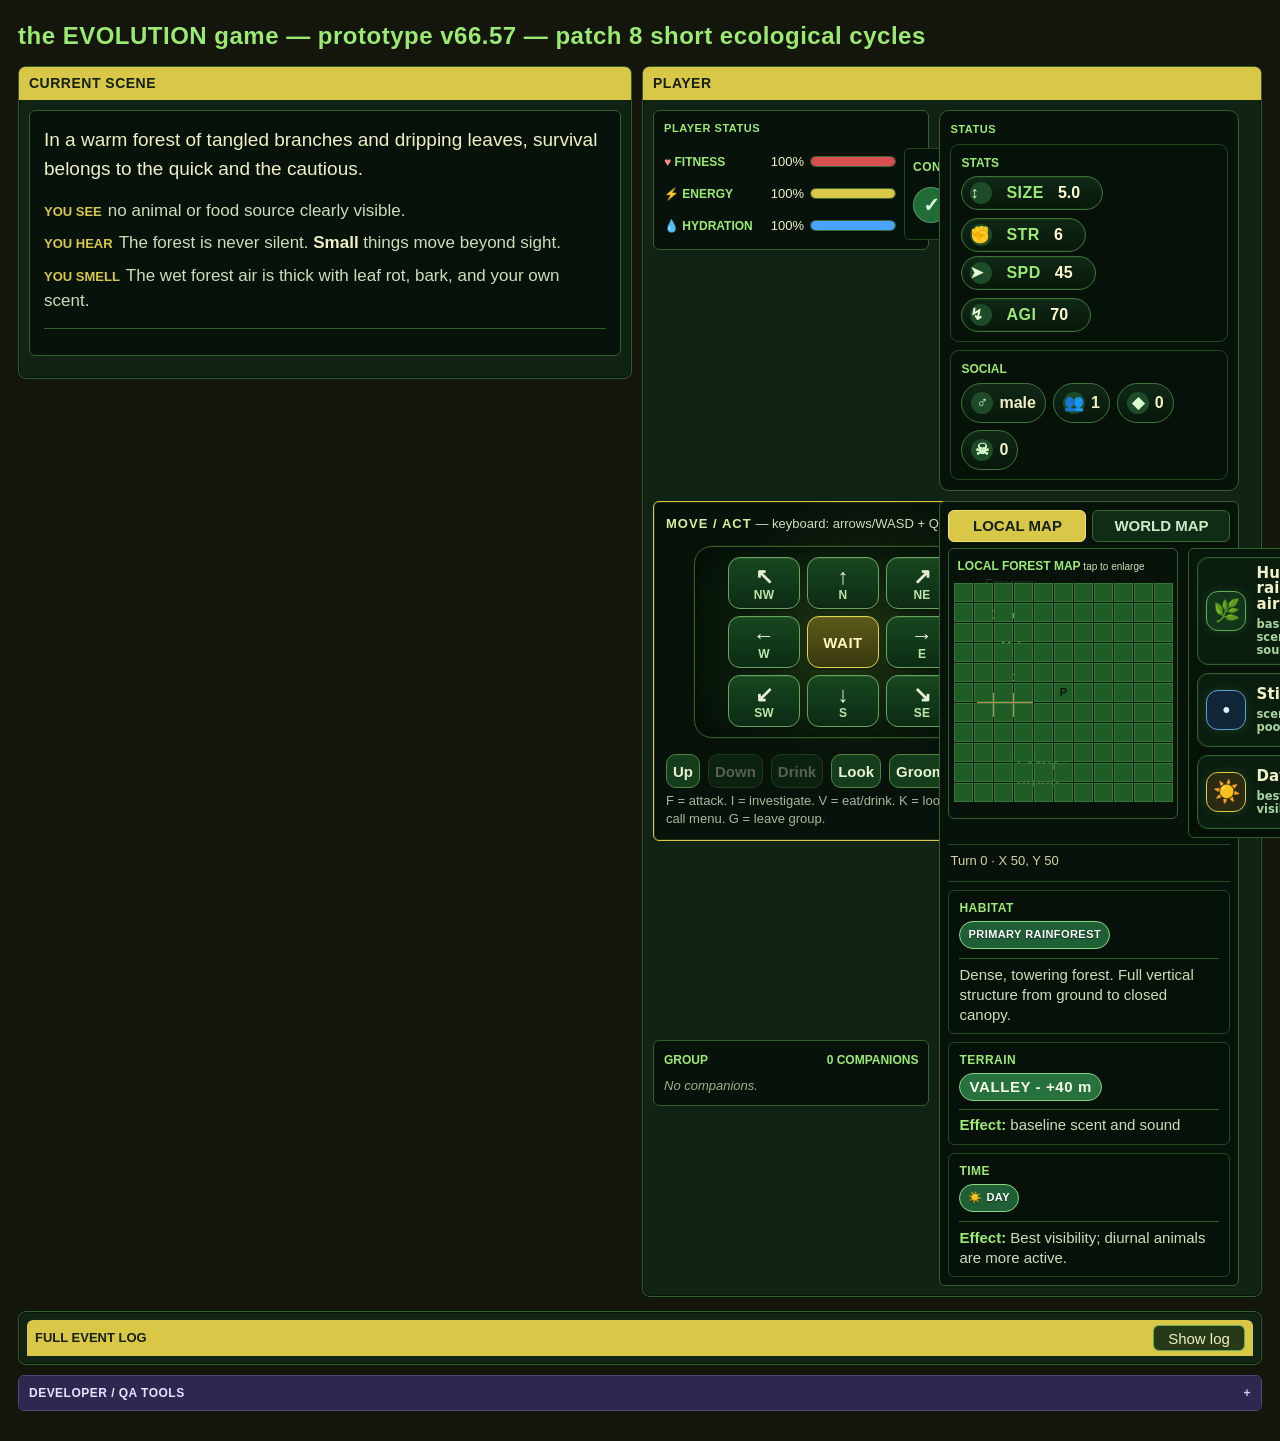
==== game/evolution_game_v66_57.html @ d11cfc3f "Add automated bot log ingestion and report structure - Download filenames now include build version " ====
<!DOCTYPE html>
<html lang="en">
<head>
<meta charset="UTF-8" />
<title>Evolution Game Prototype v66.57 - Patch 8 Short Ecological Cycles</title>
<link rel="manifest" href="../manifest.json">
<link rel="icon" href="../icon.png">
<link rel="apple-touch-icon" href="../icon.png">
<meta name="theme-color" content="#0a0a0a">
<style>
/* [STYLE] Consolidated CSS / layout / visual theme */
/* === THEME VARIABLES === */
body.time-day { --bg: #07100a; --panel: #0d1b0f; --panel2: #132715; --border: #345d30; --text: #e8f0d8; --muted: #cfdcba; --accent: #d9c747; --map-filter: brightness(1); }
body.time-dusk { --bg: #120e08; --panel: #1d190d; --panel2: #2b2410; --border: #755b24; --text: #f3e6c4; --muted: #e0cfa8; --accent: #f0a83a; --map-filter: brightness(0.86) sepia(0.28) saturate(1.15); --scene-glow: inset 0 0 30px rgba(240, 139, 45, 0.10); }
body.time-night { --bg: #02080d; --panel: #07111a; --panel2: #0b1823; --border: #24425c; --text: #d8e8f4; --muted: #aebfcb; --accent: #8fb8ff; --tile-explored: #17415a; --tile-unexplored: #071b28; --water: #0a3c78; --map-filter: brightness(0.58) saturate(0.75) hue-rotate(18deg); --scene-glow: inset 0 0 42px rgba(74, 120, 190, 0.14); }
body.time-dawn { --bg: #061014; --panel: #0d1c1a; --panel2: #142a25; --border: #416b5c; --text: #e1f2e8; --muted: #c4ded1; --accent: #b8e78d; --map-filter: brightness(0.9) saturate(0.9) hue-rotate(8deg); --scene-glow: inset 0 0 32px rgba(160, 220, 180, 0.10); }
body.storm-major { --bg: #090b0d; --panel: #111417; --panel2: #1a1e22; --border: #4b535c; --text: #eef1f3; --muted: #c2c9cf; --accent: #c6ced6; --tile-explored: #3f5154; --tile-unexplored: #12191c; --map-filter: brightness(0.62) saturate(0.65) contrast(1.08); --scene-glow: inset 0 0 56px rgba(80, 88, 96, 0.24); --layer-tint: rgba(60, 66, 72, 0.28); --layer-name-colour: #d0d5da; }
body.dead-theme { --bg: #160202; --panel: #230707; --panel2: #351010; --border: #8a2f2f; --text: #ffe3e3; --muted: #e4b5b5; --accent: #ff5a5a; --tile-explored: #7a2424; --tile-unexplored: #250707; --water: #3a2432; --map-filter: grayscale(0.35) sepia(0.45) hue-rotate(310deg) brightness(0.75) saturate(1.6); --scene-glow: inset 0 0 54px rgba(255, 20, 20, 0.22); --layer-tint: rgba(120, 0, 0, 0.25); --layer-name-colour: #ff8a8a; }
body.dead-theme h1, body.dead-theme .creatureName, body.dead-theme .stat strong { color: #ff8a8a; }
body.dead-theme .titlebar, body.dead-theme .senseHeader, body.dead-theme .timePhase { background: #ff5a5a; color: #220505; }
body.dead-theme .scenePanel, body.dead-theme .narration, body.dead-theme .senseBody, body.dead-theme .log, body.dead-theme .stat, body.dead-theme .compassBox { border-color: #8a2f2f; }
body.dead-theme #fitnessBar, body.dead-theme #energyBar, body.dead-theme #hydrationBar { background: #8f1f1f; }
body.layer-ground { --layer-tint: rgba(80, 48, 22, 0.18); --layer-name-colour: #b78a54; }
body.layer-under { --layer-tint: rgba(17, 83, 27, 0.15); --layer-name-colour: #7dbb62; }
body.layer-mid { --layer-tint: rgba(35, 126, 49, 0.12); --layer-name-colour: #9ad578; }
body.layer-canopy { --layer-tint: rgba(170, 190, 55, 0.14); --layer-name-colour: #d9df76; }
body.layer-emergent { --layer-tint: rgba(220, 210, 85, 0.18); --layer-name-colour: #efe889; }
body { --bg: #07100a; --panel: #0d1b0f; --panel2: #132715; --border: #345d30; --text: #e8f0d8; --muted: #cfdcba; --accent: #d9c747; --tile-explored: #2f7434; --tile-unexplored: #123117; --water: #145fa8; --map-filter: brightness(1); --scene-glow: none; --layer-tint: rgba(17, 83, 27, 0.10); --layer-name-colour: #9ad578; font-family: Arial, sans-serif; background: linear-gradient(var(--layer-tint), var(--layer-tint)), var(--bg); color: #e7f1d2; margin: 0; padding: 18px; line-height: 1.5 !important; font-size: 18px !important; }
body.dead .mapCueIcon { border-color: #814444; background: #210a0a; }
/* === LAYOUT === */
.cueKeyword { color: #f1f0c4; font-weight: bold; }
.cueDirection { color: #ffffff; font-weight: bold; }
.encounterArea { margin-top: 14px; padding-top: 12px; border-top: 1px solid #345d30; }
.creatureIcon { width: 84px; height: 70px; border: 2px solid #3df36b; background: #0d1a0f; display: flex; align-items: center; justify-content: center; font-size: 38px; }
.investigationResult { background: #142b35; border: 1px solid #65a7c4; color: #d8f3ff; border-radius: 6px; padding: 8px; margin: 8px 0; font-size: 14px; line-height: 1.35; }
.twoCol { display: grid; grid-template-columns: 1fr 1fr; gap: 8px; }
.barBox { background: #020502; border: 1px solid #3b6735; height: 14px; border-radius: 8px; overflow: hidden; margin-top: 6px; }
.bar { height: 100%; width: 100%; }
#fitnessBar { background: #d84f4f; }
#energyBar { background: #d9c747; }
.explored { background: var(--tile-explored); }
.unexplored { background: var(--tile-unexplored); border-color: #1d4a22; }
.player { background: #d9c747; color: #111; font-weight: bold; }
.edge { opacity: 0.35; }
.layerBox { background: #07120a; border: 1px solid var(--border); border-radius: 6px; padding: 8px; }
.layerRow { display: grid; grid-template-columns: 1fr; gap: 4px; }
.layer { padding: 5px; border-radius: 4px; background: #132b16; color: #88a87a; text-align: center; font-size: 12px; text-transform: uppercase; }
.activeLayer { background: #d9c747; color: #162111; font-weight: bold; }
.minor { color: #aab89e; }
.prey { color: #9ee493; }
.food { color: #c8f28c; }
.poison { color: #d48cff; }
.predator { color: #ff8a8a; }
.primate { color: #9cc9ff; }
.threat { color: #ffd166; }
.death { color: #ff4d4d; font-weight: bold; }
.small { color: #aab89e; font-size: 13px; line-height: 1.4; }
.timeDetail { color: #cfdcba; font-size: 12px; line-height: 1.35; margin-top: 6px; border-top: 1px solid #345d30; padding-top: 6px; }
.timeEffect { color: var(--accent); font-weight: bold; }
.timePhase { display: inline-block; padding: 2px 7px; border-radius: 999px; background: var(--accent); color: #10200f; font-weight: bold; letter-spacing: 0.04em; margin-bottom: 3px; }
.layerPhase { color: var(--layer-name-colour); font-weight: bold; }
.waterWarning { color: #8fb8ff; font-weight: bold; }
.environmentLine { display: flex; align-items: center; gap: 6px; line-height: 1.25; margin-bottom: 3px; }
.weatherIcon, .windIcon { display: inline-flex; align-items: center; justify-content: center; width: 22px; height: 22px; border-radius: 50%; background: rgba(217,199,71,0.12); border: 1px solid rgba(217,199,71,0.35); font-size: 14px; flex: 0 0 auto; }
.windIcon { color: #d9f0ff; background: rgba(143,184,255,0.12); border-color: rgba(143,184,255,0.35); font-weight: bold; }
.weatherDetail { margin-top: 5px; padding-top: 5px; border-top: 1px solid #345d30; font-size: 12px; color: var(--muted); }
#hydrationBar { background: #4aa3ff; }
.compactMetric { min-height: 0; padding: 6px; }
.compactMetric span { font-size: 12px; }
.developerTools { margin-top: 10px; background: #07120a; border: 1px solid #4e4778; border-radius: 6px; padding: 0; }
.developerTools > summary { list-style: none; cursor: pointer; padding: 8px 10px; background: #302750; color: #e8e2ff; border-radius: 5px; font-weight: bold; font-size: 12px; text-transform: uppercase; letter-spacing: 0.04em; }
.developerTools > summary::-webkit-details-marker { display: none; }
.developerTools > summary::after { content: " +"; float: right; color: #cfc7ff; }
.developerTools[open] > summary::after { content: " −"; }
.developerToolsBody { padding: 10px; }
#timeOfDay .layerPhase { color: #b8e78d !important; }
.creatureText { color: var(--muted); line-height: 1.35; margin-bottom: 8px; font-size: 14px; }
.keyHint { margin-top: -2px; font-size: 11px; }
.developerBottomWrap { max-width: 1380px; margin-top: 10px; }
.developerBottomWrap .developerTools { margin: 0 0 12px 0; }
.deathIcon { font-size: 28px; line-height: 1; }
.legacyConditionRow { display: none !important; }
h1 { margin: 0 0 12px 0; color: #9bea72; letter-spacing: 0.5px; font-size: 24px !important; }
.creatureName { font-weight: bold; color: #f1f0c4; margin-bottom: 4px; font-size: 20px !important; }
.small, .keyHint { font-size: 13px !important; }
.environmentLine, .weatherDetail, .timeDetail { font-size: 15px !important; }
.creatureText, .investigationResult { line-height: 1.45 !important; font-size: 17px !important; }
.lastOutcomeBanner { display: block; margin: 0 0 12px 0; padding: 10px 12px; border-radius: 7px; border: 1px solid #e4d44c; background: linear-gradient(180deg, #4f470e, #322d09); color: #fff6a8; font-weight: 800; box-shadow: inset 0 0 0 1px rgba(255,255,180,0.08); }
.lastOutcomeBanner.empty { display: none; }
.lastOutcomeBanner.serious { border-color: #ffb347; background: linear-gradient(180deg, #5a2f0b, #361b07); color: #ffe083; }
.lastOutcomeBanner .outcomeLine { margin: 2px 0; }
.lastOutcomeBanner .poison, .lastOutcomeBanner .death, .lastOutcomeBanner .threat, .lastOutcomeBanner .predator { color: #ffd36a; }
.poisonIndicator { display: flex !important; align-items: center; gap: 8px; color: #f1f0c4; }
.poisonIcon { display: inline-grid; place-items: center; width: 30px; height: 30px; border-radius: 50%; font-size: 18px; font-weight: 900; border: 1px solid rgba(255,255,255,0.25); flex: 0 0 auto; }
.poisonText strong, .poisonText small { display: block; line-height: 1.12; }
.poisonText small { font-size: 12px; color: var(--muted); margin-top: 2px; }
.poison-clear .poisonIcon { background: #1f6d35; color: #dfffe4; }
.poison-mild .poisonIcon { background: #8f8220; color: #fff5a5; }
.poison-moderate .poisonIcon { background: #a85a18; color: #ffe1aa; }
.poison-severe .poisonIcon { background: #9b2525; color: #ffd2d2; }
.poison-critical .poisonIcon { background: #d82929; color: #fff; box-shadow: 0 0 12px rgba(255,80,80,.55); }
.eventsBottomWrap { max-width: 1380px; margin: 10px 0 0 0; margin-top: 14px !important; }
.weatherDetail .weatherEffect, .timeDetail .timeEffect { color: #9bea72; font-weight: bold; }
.navLayerWrap { display: grid; gap: 6px; grid-template-columns: minmax(260px, 1fr) 66px !important; align-items: center !important; }
.dirArrow { font-size: 22px !important; margin-bottom: 1px !important; color: #e7f1d2; }
.dirLabel { letter-spacing: 0.2px; font-size: 12px !important; color: #bde5a9; }
.socialChip { display: inline-flex !important; align-items: center !important; gap: 6px !important; min-height: 30px !important; padding: 4px 9px !important; border-radius: 999px !important; border: 1px solid #3d7438 !important; background: linear-gradient(180deg, #102817, #07170b) !important; color: #fff7cc !important; font-weight: 850 !important; line-height: 1 !important; white-space: nowrap !important; font-size: 14px !important; }
.socialIcon { display: inline-grid !important; place-items: center !important; width: 22px !important; height: 22px !important; border-radius: 50% !important; background: #1d4b28 !important; color: #dfffd2 !important; font-weight: 900 !important; font-size: 13px !important; }
.femaleIcon { box-shadow: inset 0 0 0 2px rgba(255, 170, 210, .24); }
.maleIcon { box-shadow: inset 0 0 0 2px rgba(140, 190, 255, .24); }
/* === PANELS === */
.narration { background: #07120a; border: 1px solid var(--border); border-left: 5px solid #d9c747; padding: 12px; border-radius: 6px; line-height: 1.45; min-height: 64px; font-size: 16px; color: #f1f0c4; margin-bottom: 12px; }
.scenePanel { background: #07120a; border: 1px solid var(--border); border-radius: 6px; padding: 14px; margin-bottom: 12px; }
.sensePanel { margin-bottom: 12px; }
.senseHeader { background: #d9c747; color: #162111; padding: 5px 8px; font-weight: bold; text-transform: uppercase; border-radius: 6px 6px 0 0; font-size: 13px; }
.senseBody { background: #07120a; border: 1px solid var(--border); border-top: none; padding: 10px; border-radius: 0 0 6px 6px; min-height: 70px; }
/* Encounter card tightening / threat readability */
.creatureCard { display: grid; grid-template-columns: 94px minmax(0, 1fr); gap: 14px; align-items: start; padding: 8px 0; }
.creatureCard > div:last-child { min-width: 0; }
.creatureIcon { border: 2px solid #2fd35c; box-shadow: inset 0 0 0 1px rgba(255,255,255,.08); }
.creatureIcon.threat-red { border-color: #ff4b4b !important; box-shadow: 0 0 0 2px rgba(255,75,75,.28), inset 0 0 0 1px rgba(255,255,255,.12); }
.creatureIcon.threat-yellow { border-color: #ffd54a !important; box-shadow: 0 0 0 2px rgba(255,213,74,.22), inset 0 0 0 1px rgba(255,255,255,.12); }
.creatureName { display:flex; align-items:center; gap:6px; flex-wrap:wrap; }
.sexSymbol { font-weight: 950; font-size: 17px; line-height: 1; }
.sexSymbol.male { color:#8ec5ff; }
.sexSymbol.female { color:#ff9bd0; }
.creatureStats { margin-top:8px; display:grid; grid-template-columns: repeat(2, minmax(150px, 1fr)); gap:5px 9px; max-width: 520px; }
.statLine { display:grid; grid-template-columns: 74px 1fr 34px; gap:6px; align-items:center; font-size:13px; color:#bfe8aa; }
.statLabel { color:#9bea72; font-weight:800; text-transform:uppercase; font-size:10px; letter-spacing:.2px; }
.statValue { color:#f1f0c4; font-weight:800; text-align:right; }
.statBar { height:8px; border-radius:999px; border:1px solid #2d522a; background:#07120a; overflow:hidden; }
.statFill { display:block; height:100%; border-radius:999px; background:#54c96a; }
.statFill.mid { background:#d9c747; }
.statFill.high { background:#e05a5a; }
.statValue.mid { color:#ffe66d; }
.statValue.high { color:#ff7b7b; font-weight:950; }
.statValue.critical { color:#ff4b4b; font-weight:1000; text-shadow:0 0 8px rgba(255,75,75,.35); }
.metaLine { font-size:13px; color:#bfe8aa; }
.metaLine strong { color:#9bea72; text-transform:uppercase; font-size:10px; letter-spacing:.2px; }
.cardActions { margin-top: 8px; display: flex; gap: 8px; flex-wrap: wrap; }
.emptySense { color: #9fb08f; font-size: 14px; }
.stat { background: #07120a; border: 1px solid var(--border); border-radius: 6px; padding: 8px; }
.stat strong { display: block; color: #9bea72; font-size: 12px; margin-bottom: 4px; text-transform: uppercase; }
.playerTopGrid { display: grid; grid-template-columns: 1fr 250px; gap: 8px; align-items: start; }
.groupPanelTitle { display: flex; justify-content: space-between; align-items: center; color: #9bea72; font-size: 12px; font-weight: bold; text-transform: uppercase; margin-bottom: 8px; }
.groupMemberRow { display: grid; grid-template-columns: 1fr auto auto; gap: 8px; align-items: center; border-top: 1px solid #244722; padding-top: 6px; }
.groupMemberName { color: #f1f0c4; font-weight: bold; }
.groupMemberMeta { color: #9fb08f; }
.groupWarning { color: #ffd166; font-weight: bold; }
.groupEmpty { color: #9fb08f; font-style: italic; }
.log p { margin: 0 0 8px 0; }
.botPanel { background: #07120a; border: 1px solid #5d6b30; border-radius: 6px; padding: 8px; margin-top: 8px; }
.botStatus { color: var(--muted); font-size: 12px; margin-top: 6px; line-height: 1.35; }
.infoGrid { display: grid; grid-template-columns: 1fr 1fr; gap: 8px; }
.eventsTitlebar { display: flex; align-items: center; justify-content: space-between; gap: 8px; }
.panel.collapsedEvents .log { height: 0 !important; min-height: 0; padding-top: 0; padding-bottom: 0; border-width: 0; overflow: hidden; }
.logToggle { width: auto; min-width: 92px; height: 26px; padding: 0 8px; font-size: 11px; line-height: 1; background: #263a17; border-color: #6aa85f; color: #f3f0c4; }
.quickStats { display: grid; grid-template-columns: repeat(3,1fr); gap: 6px; grid-column: 1 / -1; }
.quickStat strong { display: block; color: #9bea72; font-size: 10px; text-transform: uppercase; margin-bottom: 3px; }
.quickStat span { font-size: 14px; color: #f1f0c4; }
.statsMini { grid-column: 1 / -1; display: none; }
.compactStateRows > div { min-width: 0; }
.layout { display: grid; align-items: start; grid-template-columns: minmax(520px, 1fr) minmax(520px, 620px); gap: 10px; max-width: 1380px; }
.panel { background: #102315; border: 1px solid #335f2d; border-radius: 8px; box-shadow: 0 0 0 1px #07120a inset; padding: 10px; }
.log { overflow-y: auto; background: #030703; border: 1px solid var(--border); border-radius: 6px; padding: 10px; font-family: Consolas, monospace; line-height: 1.35; font-size: 13px; height: 150px; }
.compactInfoGrid { display: block !important; grid-column: 1 / -1; }
.vitalsRow .stat:nth-child(1) strong::before { content: "♥ "; color: #ff8a8a; }
.vitalsRow .stat:nth-child(2) strong::before { content: "⚡ "; color: #f1df58; }
.vitalsRow .stat:nth-child(3) strong::before { content: "💧 "; }
.compactInfoPanel { display: block; padding: 9px; }
.quickStat { background: #07120a; border: 1px solid var(--border); border-radius: 6px; padding: 7px; min-height: 42px; }
.quickStat strong, .compactStateRows b { font-size: 10.5px; }
.quickStat span, .compactStateRows span { font-size: 13px; }
.compactStateRows .timePhase, .compactStateRows .layerPhase, #habitat .timePhase, #timeOfDay .timePhase { font-size: 11px; padding: 2px 8px; background: #1f5f35 !important; color: #ffffff !important; border: 1px solid #8bd982; text-shadow: 0 1px 1px rgba(0,0,0,.55); }
.compactQuickStats { grid-template-columns: repeat(2, minmax(0, 1fr)); margin: 6px 0 8px 0; gap: 6px; display: none !important; }
.compactStateRows { display: grid; gap: 6px 10px; border-top: 1px solid #345d30; padding-top: 8px; grid-template-columns: 1fr 1fr !important; }
.compactStateRows > div:nth-child(3) { grid-column: 1 / -1; }
.titlebar { background: #d9c747; color: #162111; padding: 6px 10px; border-radius: 6px 6px 0 0; font-weight: bold; text-transform: uppercase; letter-spacing: 0.5px; margin: -10px -10px 10px -10px; font-size: 14px !important; }
.senseLine strong { color: var(--accent); text-transform: uppercase; margin-right: 6px; font-size: 13px !important; }
.creatureStats { display: grid; grid-template-columns: repeat(2, minmax(115px, 1fr)); gap: 4px 12px; color: #9bea72; font-size: 15px !important; }
.eventsBottomWrap .panel { padding: 8px; }
.eventsBottomWrap .senseHeader { margin: 0; }
.eventsBottomWrap .log { height: 230px; margin-top: 6px; font-size: 14px !important; line-height: 1.45; }
.eventsPanel.collapsedEvents .log { height: 0 !important; min-height: 0; padding-top: 0; padding-bottom: 0; border-width: 0; overflow: hidden; margin-top: 0; }
.statusSideSummary > strong { display: block; color: #9bea72; text-transform: uppercase; letter-spacing: .05em; margin-bottom: 6px; font-size: 11px !important; }
.statusSideGrid > div { background: #061109; border: 1px solid #244722; border-radius: 5px; padding: 6px; min-height: 44px; }
.statusStatBox span { display: inline-block !important; margin-right: 14px; }
.compactStateRows span { display: block; color: #f1f0c4; line-height: 1.35; font-size: 15px !important; }
.compactStateRows b { display: block; color: #9bea72; text-transform: uppercase; margin-bottom: 3px; font-size: 11px !important; }
.sceneNarration { color: #f1f0c4; margin-bottom: 14px; line-height: 1.55 !important; font-size: 19px !important; }
.senseLine { color: var(--muted); margin: 7px 0; line-height: 1.5 !important; font-size: 17px !important; }
.vitalsRow .stat strong { margin: 0; font-size: 12px !important; }
.vitalsRow .stat span { color: #f1f0c4; text-align: right; font-size: 13px !important; }
.statusSideGrid .statusStatBox, .statusSideGrid .conditionStatusBox, .statusSideGrid .socialStatusBox { grid-column: auto !important; }
.statusSideGrid b { display: block; color: #9bea72; text-transform: uppercase; margin-bottom: 3px; font-size: 12px !important; }
.statusSideGrid span { display: block; color: #f1f0c4; line-height: 1.35 !important; font-size: 16px !important; }
.eventsBottomWrap .eventsPanel.collapsedEvents .log { display: none !important; }
.vitalsRow::before { content: "PLAYER STATUS"; color: #9bea72; font-weight: bold; text-transform: uppercase; margin-bottom: 1px !important; letter-spacing: .05em; font-size: 11px !important; grid-column: 1 / -1 !important; }
.vitalsBars { display: grid; gap: 4px; }
.vitalsCondition b { color: #9bea72; font-size: 12px; text-transform: uppercase; letter-spacing: .04em; margin-bottom: 5px; }
.vitalsCondition .poisonIndicator { gap: 7px; }
.vitalsCondition .poisonIcon { width: 34px; height: 34px; font-size: 20px; }
.vitalsCondition .poisonText strong { font-size: 16px; }
.vitalsCondition .poisonText small { font-size: 12.5px; }
.hiddenLegacyStats { display: none !important; }
.compactInfoGrid, .statsMini { display: none !important; }
.statusSideGrid .statusStatBox { grid-column: 1 / -1 !important; overflow: visible !important; }
.statusStatBox > span { display: flex !important; flex-wrap: wrap !important; gap: 8px !important; margin: 4px 0 0 0 !important; min-width: 0 !important; }
.statusStatBox #topBodyStat, .statusStatBox #topMoveStat { margin-right: 0 !important; }
.statChip { display: inline-grid !important; grid-template-columns: 24px auto auto; align-items: center; gap: 5px; min-width: 92px; padding: 5px 8px; border-radius: 999px; border: 1px solid #3c7437; background: linear-gradient(180deg, #102817, #07170b); color: #f3f0c4 !important; white-space: nowrap; line-height: 1 !important; box-shadow: inset 0 0 0 1px rgba(155,234,114,0.06); }
.statChip .statIcon { display: inline-grid; place-items: center; width: 22px; height: 22px; border-radius: 50%; background: #1d4b28; color: #e9ffd6; font-size: 13px; font-weight: 900; }
.statChip .statLabel { color: #9bea72; font-size: 12px; font-weight: 900; text-transform: uppercase; letter-spacing: .03em; }
.statChip .statValue { color: #fff8cf; font-size: 15px; font-weight: 900; }
.vitalsRow, .statusSideSummary { align-self: start !important; height: auto !important; }
.vitalsRow { background: #07120a; border: 1px solid var(--border); border-radius: 6px; grid-column: 1 !important; align-self: stretch; width: 100%; justify-self: stretch; padding: 9px 10px !important; max-width: none !important; display: grid !important; column-gap: 12px !important; align-items: stretch !important; grid-template-columns: minmax(230px, 1fr) minmax(128px, 150px) !important; gap: 10px !important; }
.vitalsRow .stat { display: grid; align-items: center; border: none; background: transparent; gap: 6px !important; padding: 0 !important; min-height: 28px !important; grid-template-columns: 92px 42px minmax(76px, 118px) !important; }
.vitalsRow .barBox { margin: 0; width: 100% !important; height: 9px !important; max-width: 118px !important; }
.vitalsCondition { background: #061109; border: 1px solid #244722; border-radius: 6px; align-self: stretch; display: flex; flex-direction: column; justify-content: center; min-height: 72px !important; padding: 8px !important; }
.statusSideSummary { grid-column: 2 !important; background: #07120a; border: 1px solid var(--border); align-self: stretch; overflow: visible !important; padding: 10px !important; border-radius: 10px !important; }
.statusSideGrid { display: grid; grid-template-columns: 1fr !important; gap: 8px !important; }
.statusSideGrid .statusStatBox, .statusSideGrid .socialStatusBox { grid-column: 1 !important; padding: 9px 10px !important; border-radius: 9px !important; }
.statusSideGrid .socialStatusBox { min-height: 0 !important; }
.socialStatusBox > span { display: flex !important; flex-wrap: wrap !important; gap: 7px !important; margin-top: 5px !important; align-items: center !important; }
.hudGrid { display: grid; gap: 10px !important; grid-auto-rows: auto !important; grid-template-columns: minmax(0, .96fr) minmax(300px, .86fr) !important; align-items: start !important; }
.groupPanel { background: #07120a; border: 1px solid var(--border); border-radius: 6px; padding: 10px; margin-top: 8px; grid-column: 1 !important; grid-row: 3 !important; width: 100% !important; max-width: 460px !important; justify-self: center !important; align-self: start !important; margin: 8px auto 0 auto !important; box-sizing: border-box !important; }
.groupPanelBody { display: grid; color: var(--muted); font-size: 13px; line-height: 1.35; gap: 8px !important; }
.groupSummaryLine { color: var(--muted); font-size: 12px; border-bottom: 1px solid #244722; padding-bottom: 6px; }
.groupMemberCard { display: grid; grid-template-columns: 40px 1fr; gap: 8px; align-items: center; padding: 7px; border: 1px solid #244722; border-radius: 8px; background: #09180d; }
.groupPrimateIcon { width: 34px; height: 34px; border-radius: 50%; display: grid; place-items: center; background: #1d4b28; border: 1px solid #4a8741; font-size: 19px; }
.groupMemberInfo { min-width: 0; }
.groupMemberTop { display: flex; justify-content: space-between; gap: 8px; align-items: baseline; color: #f1f0c4; font-size: 12px; }
.groupMemberTop b, .groupMemberTop span { overflow: hidden; text-overflow: ellipsis; white-space: nowrap; }
.groupMemberTop span { color: #d8ef9b; flex: 0 0 auto; }
.groupHealthLine { display: grid; grid-template-columns: 1fr 34px; gap: 6px; align-items: center; margin-top: 4px; }
.groupHealthBar { height: 8px; border: 1px solid #315a2b; border-radius: 999px; background: #020502; overflow: hidden; }
.groupHealthBar span { display: block; height: 100%; background: #d84f4f; }
.groupHealthLine em { color: #cfdcba; font-size: 11px; font-style: normal; text-align: right; }
/* === CONTROLS === */
.cardActions button { min-width: 105px; height: 36px; }
button:hover { background: #1c5423; }
button:disabled { opacity: 0.35; cursor: not-allowed; }
.vertical-controls, .encounter-actions { display: flex; gap: 8px; margin-bottom: 10px; }
.vertical-controls button, .encounter-actions button { flex: 1; height: 38px; }
.dangerButton { background: #5c2525; border-color: #af5050; }
.eatButton { background: #554b13; border-color: var(--accent); }
.investigateButton { background: #173c4d; border-color: #65a7c4; }
.sleepButton { background: #26315e; color: #eef0ff; border: 1px solid #7f8fd6; }
.debugButton { background: #3a315e; color: #eef0ff; border: 1px solid #9d8fd6; margin-top: 8px; width: 100%; height: 36px; font-weight: bold; }
.botControls { display: grid; grid-template-columns: 1fr 1fr; gap: 6px; margin-top: 6px; }
.botControls button { height: 32px; font-weight: bold; }
.botControls input { background: #030703; color: #e7f1d2; border: 1px solid var(--border); border-radius: 6px; padding: 0 8px; min-width: 0; }
.botButton { background: #354414; border-color: #d9c747; }
.botStopButton { background: #5c2525; border-color: #af5050; }
.botReportButton { background: #173c4d; border-color: #65a7c4; }
.compassTitle::after { content: "  — keyboard: arrows/WASD + QEZC"; color: var(--muted); font-weight: normal; text-transform: none; letter-spacing: 0; }
.compassTitle { display: block; color: #9bea72; text-transform: uppercase; font-weight: bold; margin-bottom: 4px; font-size: 11px; }
.actionBox .controls { max-width: 300px; }
.developerTools .debugButton { margin-top: 0; }
.compassBox { background: #07120a; border: 1px solid var(--border); border-radius: 6px; padding: 8px; }
button { background: #153d1b; color: #e7f1d2; border: 1px solid #4a8741; border-radius: 6px; cursor: pointer; font-size: 15px !important; }
.actionBox .compassTitle { font-size: 13px !important; letter-spacing: .08em; color: #d8ef9b !important; margin-bottom: 9px !important; }
.dirButton, .waitButton { border-radius: 12px !important; min-height: 0; box-shadow: inset 0 1px 0 rgba(255,255,255,.08), 0 2px 0 rgba(0,0,0,.25); }
.dirButton { display: flex; flex-direction: column; align-items: center; justify-content: center; line-height: 1.05; font-weight: bold; background: linear-gradient(180deg, #17471f, #0d2b14) !important; border-color: #65a75c !important; }
.dirButton:hover { background: linear-gradient(180deg, #20612a, #12391b) !important; }
.waitButton { font-weight: bold; border-color: var(--accent); font-size: 10px; background: linear-gradient(180deg, #5b5a19, #39390f) !important; border: 1px solid #dfd34b !important; color: #fff7ba !important; text-transform: uppercase; letter-spacing: .03em; }
.vertical-controls button { height: 32px; min-height: 34px; border-radius: 10px !important; font-weight: 800; }
.actionBox .navLayerWrap { grid-template-columns: minmax(246px, 276px) 58px !important; justify-content: center !important; }
.controls { display: grid; width: 100%; margin: 4px auto 6px auto; max-width: 260px; gap: 7px !important; padding: 10px !important; border-radius: 18px; border: 1px solid #385f25; background: radial-gradient(circle at center, #203711 0, #0b1b0c 56%, #061109 100%); box-shadow: inset 0 0 22px rgba(0,0,0,.42), 0 0 0 1px rgba(155,234,114,.05); grid-template-columns: repeat(3, 72px) !important; grid-template-rows: repeat(3, 52px) !important; justify-content: center !important; }
.vertical-controls { margin-bottom: 6px; margin-left: auto; margin-right: auto; gap: 8px !important; margin-top: 10px !important; max-width: 396px !important; }
.actionBox { border-color: var(--accent); box-shadow: 0 0 0 1px rgba(217,199,71,0.15) inset; margin-left: auto; margin-right: auto; padding: 12px !important; background: radial-gradient(circle at 50% 38%, rgba(80,110,35,.22), transparent 46%), #07120a !important; width: auto !important; max-width: 460px !important; margin: 0 auto !important; align-self: start !important; justify-self: center !important; min-height: 0 !important; grid-column: 1 !important; grid-row: 2 !important; }
/* === MAP === */
.mapDot { display: inline-block; width: 8px; height: 8px; border-radius: 50%; background: #ff3030; box-shadow: 0 0 6px #ff3030; vertical-align: middle; }
.mapDotSafe { background: #39e75f; box-shadow: 0 0 6px #39e75f; }
.mapLegend { display: grid; grid-template-columns: 1fr 1fr; gap: 4px 8px; font-size: 11px; color: var(--muted); margin-top: 6px; }
.legendSwatch { display: inline-block; width: 10px; height: 10px; margin-right: 4px; vertical-align: -1px; border: 1px solid #000; }
.legendPlayer { background: #d9c747; }
.legendWater { background: var(--water); }
.legendExplored { background: var(--tile-explored); }
.legendUnexplored { background: #071109; }
.miniLayerActive { background: var(--layer-name-colour); color: #162111; font-weight: bold; }
.miniLayerActive::before { content: "▶"; position: absolute; left: 4px; color: #162111; font-size: 10px; }
.waterTile { background: var(--water); border-color: #2b8bd8; }
.muddyBankTile { background: #704c2b !important; border-color: #9a6a3d !important; box-shadow: inset 0 0 0 1px rgba(190,130,70,0.25); }
.waterTile.unexplored { background: #0b3158; border-color: #174a78; }
.lianaBridgeTile { background: linear-gradient(135deg, #1b75bc 0%, #1b75bc 38%, #2fd05f 40%, #2fd05f 47%, #1b75bc 49%, #1b75bc 60%, #2fd05f 62%, #2fd05f 69%, #1b75bc 71%) !important; border-color: #58e27a !important; box-shadow: inset 0 0 0 1px rgba(88,226,122,0.35); }
.mapPair { display: grid; grid-template-columns: 1fr 1fr; gap: 8px; align-items: start; }
.mapCard { min-width: 0; cursor: zoom-in; user-select: none; }
.mapCard strong::after { content: "  tap to enlarge"; color: var(--muted); font-weight: normal; text-transform: none; font-size: 10px; }
.mapToggleHeader { display: flex; gap: 6px; align-items: center; margin-bottom: 6px; }
.mapToggleHeader button.activeMapToggle { background: var(--accent); color: #132313; border-color: #f0e16a; }
.mapToggleWrap .mapCard { display: none; margin: 0; cursor: zoom-in; }
.mapToggleWrap .mapCard strong::after { content: "  tap to enlarge"; color: var(--muted); font-weight: normal; text-transform: none; font-size: 10px; }
.mapToggleHeader button { flex: 1; background: #102c16; border-color: #3b6735; color: #cfe8c5; font-weight: bold; text-transform: uppercase; height: 32px; font-size: 11px; }
.mapToggleWrap .mapCard.activeMapCard { display: block; min-height: 235px; }
.map { display: grid; filter: var(--map-filter); justify-content: center; gap: 1px; margin: 8px auto; grid-template-columns: repeat(11, 19px); grid-template-rows: repeat(11, 19px); }
.tile { background: #1f5c26; border: 1px solid #327735; box-sizing: border-box; text-align: center; width: 19px; height: 19px; line-height: 17px; font-size: 11px; }
.worldMap { display: block; margin-top: 6px; filter: var(--map-filter); image-rendering: pixelated; background: #102414; border: 1px solid #5f8d55; max-width: 100%; margin-left: auto; margin-right: auto; width: 220px; height: 220px; }
.mapStatePanel { display: block; }
.mapMainRow .mapToggleWrap { min-width: 0; }
.mapHabitatState b { display: block; color: #9bea72; font-size: 12px; text-transform: uppercase; letter-spacing: .04em; margin-bottom: 4px; }
.mapHabitatState span { font-size: 15px; line-height: 1.35; }
.mapHabitatState .timePhase, .mapHabitatState .layerPhase { display: inline-flex; align-items: center; min-height: 22px; padding: 2px 9px; border-radius: 999px; background: #26713d; border: 1px solid #8fcf7c; color: #f3ffe7; font-weight: 800; }
.weatherCue .mapCueIcon { background: #12351b !important; }
.windCue .mapCueIcon { background: #102638 !important; border-color: #5f9dd8 !important; color: #d9f0ff; }
.timeCue .mapCueIcon { background: #2b2a12 !important; border-color: #d9c747 !important; }
.mapCueText { display: flex; flex-direction: column; justify-content: center; min-width: 0; color: #f5f1c8; font-family: system-ui, -apple-system, BlinkMacSystemFont, "Segoe UI", sans-serif; }
.mapFootnote { margin-top: 6px; padding-top: 6px; border-top: 1px solid #244722; line-height: 1.25; font-size: 13px !important; color: #d9d1a0 !important; padding: 8px 2px 2px 2px; }
.miniLayerBar { display: grid; grid-template-rows: repeat(5, 1fr); height: 148px; border: 1px solid #304d22; border-radius: 13px; overflow: hidden; background: #07120a; }
.miniLayerStep { position: relative; color: #88a87a; text-align: center; padding-left: 8px; min-height: 30px; display: flex; align-items: center; justify-content: center; border-bottom: 1px solid #213b1b; font-size: 12px !important; }
.miniLayerStep:last-child { border-bottom: 0; }
.miniLayerStep.activeLayer { background: #d9c747 !important; color: #10230d !important; font-weight: 900; }
.panel, .scenePanel, .statusSideSummary, .vitalsRow, .actionBox, .mapStatePanel { box-sizing: border-box; }
.mapMainRow { display: grid; grid-template-columns: minmax(230px, 1fr) 150px !important; gap: 10px !important; align-items: start !important; }
.mapSymbolStack { display: grid; align-content: start; border: 1px solid #244722; border-radius: 6px; background: linear-gradient(180deg, #07170b, #041006) !important; border-color: #315f2c !important; align-self: start !important; gap: 8px !important; padding: 8px !important; }
.mapSymbolCue { color: #f1f0c4; font-size: 13px; line-height: 1.2; display: grid !important; align-items: center !important; border: 1px solid #2f5f2d; background: #0a1e0f; box-shadow: inset 0 0 0 1px rgba(155,234,114,0.06); grid-template-columns: 42px 1fr !important; gap: 8px !important; min-height: 56px !important; padding: 8px !important; border-radius: 11px !important; }
.mapCueIcon { display: inline-grid; place-items: center; background: #12351b !important; border: 1px solid #5fae51 !important; box-shadow: 0 0 10px rgba(143,207,124,0.14); width: 38px !important; height: 38px !important; font-size: 22px !important; border-radius: 12px !important; }
.mapCueText b { display: block; font-weight: 900; letter-spacing: .01em; font-size: 15px !important; line-height: 1.05 !important; overflow-wrap: normal !important; word-break: normal !important; }
.mapCueText small { display: block; margin-top: 5px; color: #a9d5a1; font-weight: 700; font-size: 11.5px !important; line-height: 1.12 !important; }
.mapHabitatState { display: grid; grid-template-columns: 1fr; gap: 8px; border-top: 1px solid #244722; padding-top: 8px; margin-top: 9px !important; }
.mapHabitatState > div { background: #061109; border: 1px solid #244722; border-radius: 6px; padding: 8px 10px !important; }
.statusSideSummary, .vitalsRow, .actionBox, .mapStatePanel, button { -webkit-user-select: none; user-select: none; }
.mapTogglePanel { background: #07120a; border: 1px solid var(--border); border-radius: 6px; padding: 8px; align-self: start !important; min-width: 0 !important; grid-column: 2 !important; grid-row: 2 / span 2 !important; }
/* === OVERLAYS === */
.mapOverlay { position: fixed; inset: 0; z-index: 9999; background: rgba(0,0,0,.78); display: none; align-items: center; justify-content: center; padding: 16px; }
.mapOverlay.open { display: flex; }
.mapOverlayCard { width: min(94vw,720px); max-height: 92vh; overflow: auto; background: #07120a; border: 1px solid var(--accent); border-radius: 10px; padding: 12px; box-shadow: 0 18px 60px rgba(0,0,0,.65); }
.mapOverlayHeader { display: flex; align-items: center; justify-content: space-between; gap: 10px; margin-bottom: 10px; color: var(--accent); font-weight: bold; text-transform: uppercase; }
.mapOverlayClose { width: auto; padding: 6px 10px; }
.mapOverlayBody { display: flex; justify-content: center; align-items: center; min-height: 260px; }
.mapOverlayBody .map { grid-template-columns: repeat(11,min(7vw,38px)); grid-template-rows: repeat(11,min(7vw,38px)); gap: 2px; }
.mapOverlayBody .tile { width: min(7vw,38px); height: min(7vw,38px); line-height: min(6.6vw,36px); font-size: min(3.6vw,18px); }
.mapOverlayBody canvas.worldMap { width: min(82vw,560px); height: min(82vw,560px); }
.mapOverlayBody .mapLegend { margin-top: 10px; justify-content: center; }
.callChoiceOverlay { position: fixed; inset: 0; z-index: 10000; background: rgba(0,0,0,.62); display: none; align-items: center; justify-content: center; padding: 16px; }
.callChoiceOverlay.open { display: flex; }
.callChoiceCard { width: min(92vw,420px); background: #07120a; border: 1px solid var(--accent); border-radius: 12px; padding: 14px; box-shadow: 0 18px 60px rgba(0,0,0,.65); }
.callChoiceHeader { display: flex; align-items: center; justify-content: space-between; gap: 10px; margin-bottom: 10px; color: var(--accent); font-weight: bold; text-transform: uppercase; letter-spacing: .04em; }
.callChoiceText { color: #d8e8d0; font-size: 13px; line-height: 1.35; margin: 0 0 12px; }
.callChoiceGrid { display: grid; grid-template-columns: 1fr; gap: 8px; }
.callChoiceGrid button { width: 100%; text-align: left; padding: 10px 12px; height: auto; }
.callChoiceGrid button strong { display: block; color: #fff7cf; font-size: 14px; margin-bottom: 2px; }
.callChoiceGrid button span { display: block; color: #c7d4c1; font-size: 12px; font-weight: normal; line-height: 1.3; }
.callChoiceCancel { margin-top: 10px; width: 100%; }
.deathModal { position: fixed; inset: 0; display: none; align-items: center; justify-content: center; z-index: 10050; padding: 18px; background: rgba(20, 0, 0, 0.72); }
.deathModal.open { display: flex; }
.deathModalCard { width: min(92vw, 520px); background: #170606; border: 2px solid #b34242; box-shadow: 0 0 0 1px #3a1111 inset, 0 18px 70px rgba(0,0,0,.7); border-radius: 10px; color: #f8e1d2; overflow: hidden; }
.deathModalHeader { display: flex; align-items: center; gap: 10px; background: #7b2424; color: #ffe7df; padding: 12px 14px; font-size: 21px; font-weight: bold; text-transform: uppercase; letter-spacing: .04em; }
.deathModalMessage { padding: 16px 14px; font-size: 16px; line-height: 1.45; color: #ffd9cf; }
.deathModalActions { display: grid; grid-template-columns: 1fr 1fr; gap: 10px; padding: 0 14px 14px; }
.deathModalActions button { height: 42px; font-size: 14px; font-weight: bold; }
#deathModalRestart { background: #7b2424; border-color: #ff8f8f; color: #fff3ee; }
#deathModalStay { background: #251313; border-color: #8b4a4a; color: #f3c8c0; }
/* === MOBILE: @media (max-width: 980px) === */
@media (max-width: 980px) {
  body { padding: 10px; }
  h1 { font-size: 19px; }
  .layout { display: flex; flex-direction: column; gap: 10px; max-width: none; }
  .panel { padding: 10px; }
  .titlebar { margin: -10px -10px 10px -10px; }
  .log { height: 190px; }
  .sceneNarration { font-size: 15px; }
  .senseLine { font-size: 13px; }
  .vitalsRow, .mapPair, .infoGrid { grid-template-columns: 1fr 1fr; }
  .controls { max-width: 260px; }
  .quickStats { grid-template-columns: repeat(3, 1fr); }
  .hudGrid { grid-template-columns: 1fr 1fr !important; }
  .vitalsRow { grid-column: 1 !important; max-width: none; }
  .statusSideSummary { grid-column: 2 !important; }
  .actionBox { grid-column: 1 !important; }
  .mapTogglePanel { grid-column: 2 !important; }
}
/* === MOBILE: @media (max-width: 560px) === */
@media (max-width: 560px) {
  .vitalsRow, .mapPair, .infoGrid { grid-template-columns: 1fr; }
  .statsMini { grid-template-columns: 1fr 1fr; }
  .navLayerWrap { grid-template-columns: 1fr 58px; }
  .controls { grid-template-columns: repeat(3, minmax(44px, 1fr)); grid-template-rows: repeat(3, 38px); gap: 4px; }
  .miniLayerBar { height: 126px; }
  .quickStats { grid-template-columns: 1fr 1fr; }
  .worldMap { width: 180px; height: 180px; }
  .map { grid-template-columns: repeat(11, 16px); grid-template-rows: repeat(11, 16px); }
  .tile { width: 16px; height: 16px; line-height: 14px; font-size: 10px; }
  .compassTitle::after { content: ""; }
  .actionBox, .vertical-controls { width: 100%; max-width: none; }
  .actionBox .navLayerWrap { grid-template-columns: minmax(170px, 1fr) 52px; }
  .compactQuickStats, .compactStateRows { grid-template-columns: 1fr; }
  .vitalsRow .stat { gap: 6px; grid-template-columns: 64px 32px minmax(70px, 1fr) !important; }
  .mapToggleHeader button { height: 30px; }
}
/* === MOBILE: @media (max-width: 760px) === */
@media (max-width: 760px) {
  .layout { display: flex; flex-direction: column; }
  .vitalsRow, .actionBox, .mapTogglePanel, .compactInfoGrid { grid-column: 1; }
  .actionBox { max-width: 420px !important; justify-self: center; margin-left: auto; margin-right: auto; }
  .mapToggleWrap .mapCard.activeMapCard { min-height: 210px; }
  .worldMap { width: 210px; height: 210px; }
  .log { font-size: 12.5px; height: 130px; }
  .sceneNarration { font-size: 17px !important; }
  .senseLine { font-size: 15px !important; }
  .eventsBottomWrap .log { height: 210px; font-size: 13.5px !important; }
  body { padding: 8px; font-size: 17px !important; }
  .vitalsRow .stat { grid-template-columns: 92px 44px minmax(78px, 120px) !important; }
  .statusSideGrid { grid-template-columns: 1fr 1fr !important; }
  .statusSideGrid .statusStatBox { grid-column: 1 / -1 !important; }
  .hudGrid { grid-template-columns: 1fr !important; }
  .vitalsRow { max-width: none !important; grid-template-columns: 1fr !important; row-gap: 8px !important; }
  .vitalsCondition { min-height: 0; }
  .mapMainRow { grid-template-columns: 1fr; }
  .mapSymbolStack { grid-template-columns: 1fr !important; }
  .mapSymbolCue { font-size: 12px; grid-template-columns: 48px 1fr !important; justify-items: stretch !important; text-align: left !important; }
  .mapCueText b { font-size: 18px; }
  .mapCueText small { font-size: 13px; }
  .controls { grid-template-columns: repeat(3, minmax(64px, 1fr)) !important; grid-template-rows: repeat(3, 54px) !important; width: 100% !important; }
  .navLayerWrap { grid-template-columns: 1fr 62px !important; }
  .statChip { min-width: 84px; padding: 5px 7px; }
  .statChip .statValue { font-size: 14px; }
}
/* === MOBILE: @media (max-width: 640px) === */
@media (max-width: 640px) {
  .hudGrid { grid-template-columns: 1fr !important; }
  .vitalsRow, .statusSideSummary, .actionBox, .mapTogglePanel, .compactInfoGrid { grid-column: 1 !important; }
  .vitalsRow .stat { grid-template-columns: 84px 42px minmax(80px, 150px) !important; }
  .statusSideGrid { grid-template-columns: 1fr 1fr; }
}
/* === MOBILE: @media (max-width: 820px) === */
@media (max-width: 820px) {
  .hudGrid { grid-template-columns: 1fr !important; }
  .vitalsRow, .statusSideSummary, .actionBox, .mapTogglePanel { grid-column: 1 !important; }
  .vitalsRow { grid-template-columns: minmax(220px, 1fr) minmax(120px, 150px) !important; }
  .statusSideGrid { grid-template-columns: 1fr !important; }
  .actionBox { max-width: 460px !important; }
  .mapMainRow { grid-template-columns: 1fr !important; }
  .mapSymbolStack { grid-template-columns: repeat(3, minmax(0, 1fr)) !important; }
  .mapSymbolCue { grid-template-columns: 1fr !important; justify-items: center !important; text-align: center !important; }
  .actionBox, .mapTogglePanel, .groupPanel { grid-column: 1 !important; grid-row: auto !important; }
  .mapTogglePanel { grid-row: auto !important; }
}
/* === MOBILE: @media (max-width: 520px) === */
@media (max-width: 520px) {
  .vitalsRow { grid-template-columns: 1fr !important; }
  .vitalsCondition { min-height: 0 !important; }
  .controls { grid-template-columns: repeat(3, minmax(58px, 1fr)) !important; grid-template-rows: repeat(3, 50px) !important; }
  .actionBox .navLayerWrap { grid-template-columns: 1fr 56px !important; }
  .mapSymbolStack { grid-template-columns: 1fr !important; }
  .mapSymbolCue { grid-template-columns: 42px 1fr !important; justify-items: stretch !important; text-align: left !important; }
}

.mapKeyDetails { grid-column: 1 / -1; margin-top: 4px; font-size: 0.78rem; color: var(--muted); }
.mapKeyDetails summary { cursor: pointer; color: var(--leaf-bright); font-weight: 900; }
.mapKeyGrid { display: grid; grid-template-columns: repeat(2, minmax(0, 1fr)); gap: 3px 8px; margin-top: 4px; }
.mapIcon { display: inline-flex; align-items: center; justify-content: center; width: 100%; height: 100%; font-size: 0.68rem; line-height: 1; text-shadow: 0 1px 2px #000; }
.mapIconThreat { color: #ffd76a; font-weight: 900; }

</style>
</head>
<!-- [HTML] visible page structure and UI containers -->
<body class="time-day layer-ground">
<!--
  Player-facing layout:
  - Current scene: narration, sensory lines, encounter cards.
  - Events: newest-first QA log with X/Y/layer coordinates.
  - Player panel: vitals, map, condition, navigation.
-->

  <h1>the EVOLUTION game — prototype v66.57 — patch 8 short ecological cycles</h1>

  <div class="layout">
    <div>
      <div class="panel">
        <div class="titlebar">Current scene</div>

        <div class="scenePanel">
          <div id="lastOutcomeBanner" class="lastOutcomeBanner" aria-live="polite"></div>
          <div id="narration" class="sceneNarration"></div>
          <div class="senseLine"><strong>You see</strong><span id="seeText"></span></div>
          <div class="senseLine"><strong>You hear</strong><span id="hearText"></span></div>
          <div class="senseLine"><strong>You smell</strong><span id="smellText"></span></div>
          <div id="encounterArea" class="encounterArea"></div>
        </div>


      </div>
    </div>

    <div class="panel">
      <div class="titlebar">Player</div>

      <div class="hudGrid">
        <div class="vitalsRow">
          <div class="vitalsBars">
            <div class="stat">
              <strong>Fitness</strong><span id="fitness"></span>
              <div class="barBox"><div id="fitnessBar" class="bar"></div></div>
            </div>

            <div class="stat">
              <strong>Energy</strong><span id="energy"></span>
              <div class="barBox"><div id="energyBar" class="bar"></div></div>
            </div>

            <div class="stat">
              <strong>Hydration</strong><span id="hydration"></span>
              <div class="barBox"><div id="hydrationBar" class="bar"></div></div>
            </div>
          </div>

          <div class="vitalsCondition">
            <b>Condition</b>
            <span id="topConditionStat"></span>
          </div>
        </div>

        <div class="statusSideSummary">
          <strong>Status</strong>
          <div class="statusSideGrid">
            <div class="statusStatBox"><b>Stats</b><span id="topBodyStat"></span><span id="topMoveStat"></span></div>
            <div class="socialStatusBox"><b>Social</b><span id="topSocialStat"></span></div>
          </div>
        </div>

        <div class="compassBox actionBox">
          <span class="compassTitle">Move / act</span>

          <div class="navLayerWrap">
            <div class="controls">
              <button id="northwest" class="dirButton"><span class="dirArrow">↖</span><span class="dirLabel">NW</span></button>
              <button id="north" class="dirButton"><span class="dirArrow">↑</span><span class="dirLabel">N</span></button>
              <button id="northeast" class="dirButton"><span class="dirArrow">↗</span><span class="dirLabel">NE</span></button>

              <button id="west" class="dirButton"><span class="dirArrow">←</span><span class="dirLabel">W</span></button>
              <button id="wait" class="waitButton">Wait</button>
              <button id="east" class="dirButton"><span class="dirArrow">→</span><span class="dirLabel">E</span></button>

              <button id="southwest" class="dirButton"><span class="dirArrow">↙</span><span class="dirLabel">SW</span></button>
              <button id="south" class="dirButton"><span class="dirArrow">↓</span><span class="dirLabel">S</span></button>
              <button id="southeast" class="dirButton"><span class="dirArrow">↘</span><span class="dirLabel">SE</span></button>
            </div>

            <div class="miniLayerBar">
              <div id="miniLayer4" class="miniLayerStep">Emergent</div>
              <div id="miniLayer3" class="miniLayerStep">Canopy</div>
              <div id="miniLayer2" class="miniLayerStep">Mid</div>
              <div id="miniLayer1" class="miniLayerStep">Under</div>
              <div id="miniLayer0" class="miniLayerStep">Ground</div>
            </div>
          </div>

          <div class="vertical-controls">
            <button id="climb">Up</button>
            <button id="descend">Down</button>
            <button id="drinkWater">Drink</button>
            <button id="lookAround" type="button">Look</button>
            <button id="groom" type="button">Groom</button>
            <button id="callOut" type="button">Call</button>
            <button id="leaveGroup">Leave group</button>
          </div>

          <div class="small keyHint">
            F = attack. I = investigate. V = eat/drink. K = look. B = groom. H = call menu. G = leave group.
          </div>
        </div>

        <div class="groupPanel" id="groupPanel">
          <div class="groupPanelTitle"><span>Group</span><span id="groupPanelCount"></span></div>
          <div class="groupPanelBody" id="groupPanelBody"></div>
        </div>


        <div class="mapTogglePanel mapStatePanel">
          <div class="mapToggleHeader">
            <button id="showLocalMap" class="activeMapToggle" type="button">Local map</button>
            <button id="showWorldMap" type="button">World map</button>
          </div>

          <div class="mapMainRow">
            <div class="mapToggleWrap">
              <div class="stat mapCard activeMapCard" id="localMapCard">
                <strong>Local forest map</strong>
                <div id="map" class="map"></div>
              </div>

              <div class="stat mapCard" id="worldMapCard">
                <strong>World map</strong>
                <canvas id="worldMap" class="worldMap" width="100" height="100"></canvas>
                <div class="mapLegend">
                  <div><span class="legendSwatch legendPlayer"></span>Player</div>
                  <div><span class="legendSwatch legendWater"></span>Water</div>
                  <div><span class="legendSwatch legendExplored"></span>Explored</div>
                  <div><span class="legendSwatch legendUnexplored"></span>Unknown</div>
                  <details class="mapKeyDetails">
                    <summary>Map key</summary>
                    <div class="mapKeyGrid">
                      <span><b>🌿</b> useful plant</span>
                      <span><b>🟫</b> clay</span>
                      <span><b>🟤</b> termite mound</span>
                      <span><b>🐜</b> ant / swarm</span>
                      <span><b>⚠</b> threat</span>
                    </div>
                  </details>
                </div>
              </div>
            </div>

            <div class="mapSymbolStack" aria-label="Environment cues">
              <div class="mapSymbolCue weatherCue">
                <span id="mapWeatherIcon" class="mapCueIcon">🌿</span>
                <span class="mapCueText"><b id="mapWeatherText">Weather</b><small id="mapWeatherDetail">conditions</small></span>
              </div>
              <div class="mapSymbolCue windCue">
                <span id="mapWindIcon" class="mapCueIcon">•</span>
                <span class="mapCueText"><b id="mapWindText">Wind</b><small id="mapWindDetail">scent</small></span>
              </div>
              <div class="mapSymbolCue timeCue">
                <span id="mapTimeIcon" class="mapCueIcon">☀️</span>
                <span class="mapCueText"><b id="mapTimeText">Day</b><small id="mapTimeDetail">light</small></span>
              </div>
            </div>
          </div>

          <div id="mapFootnote" class="mapFootnote"></div>

          <div class="mapHabitatState">
            <div><b>Habitat</b><span id="habitat"></span></div>
            <div><b>Terrain</b><span id="environment"></span></div>
            <div><b>Time</b><span id="timeOfDay"></span></div>
            <div class="legacyConditionRow"><b>Condition</b><span id="condition"></span></div>
          </div>
        </div>

        <div class="hiddenLegacyStats" aria-hidden="true">
          <div id="quickStats"></div>
          <span id="size"></span><span id="strength"></span><span id="speed"></span><span id="agility"></span>
          <span id="turn"></span><span id="position"></span>
        </div>

      </div>
    </div>
  </div>


  <div class="eventsBottomWrap">
    <div class="panel eventsPanel collapsedEvents">
      <div class="senseHeader eventsTitlebar"><span>Full event log</span><button id="toggleEvents" class="logToggle" type="button">Show log</button></div>
      <div id="log" class="log"></div>
    </div>
  </div>

  <div class="developerBottomWrap">
    <details class="developerTools" id="developerTools">
      <summary>Developer / QA tools</summary>
      <div class="developerToolsBody">
        <button id="downloadDebugLog" class="debugButton" type="button">Download debug + event log</button>
        <button id="downloadDebugCompact" class="debugButton" type="button">Download compact debug</button>
        <div class="small" style="margin-top:6px;">
          Use this after something looks wrong, then upload the text file with the bug report.
        </div>

        <div class="botPanel">
          <strong>Random bot test mode</strong>
          <div class="botControls">
            <input id="botTurnLimit" type="number" min="1" max="10000" value="1000" title="Maximum bot actions across auto-reset runs" />
            <button id="runRandomBot" class="botButton" type="button">Run random bot</button>
            <button id="stopRandomBot" class="botStopButton" type="button" disabled>Stop bot</button>
            <button id="downloadBotReport" class="botReportButton" type="button" disabled>Download bot report</button>
            <button id="downloadBotCompact" class="botReportButton" type="button" disabled>Download compact bot report</button>
          </div>
          <div id="botStatus" class="botStatus">Idle. Random bot chooses uniformly from all currently valid actions and auto-resets after death.</div>
        </div>
      </div>
    </details>
  </div>


  <div id="deathModal" class="deathModal" aria-hidden="true">
    <div class="deathModalCard" role="dialog" aria-modal="true" aria-labelledby="deathModalTitle">
      <div class="deathModalHeader">
        <span class="deathIcon">☠</span>
        <span id="deathModalTitle">You died</span>
      </div>
      <div id="deathModalMessage" class="deathModalMessage">The run is over.</div>
      <div class="deathModalActions">
        <button id="deathModalStay" type="button">Stay on this run</button>
        <button id="deathModalRestart" type="button">Restart</button>
      </div>
    </div>
  </div>

  <div id="callChoiceOverlay" class="callChoiceOverlay" aria-hidden="true">
    <div class="callChoiceCard" role="dialog" aria-modal="true" aria-labelledby="callChoiceTitle">
      <div class="callChoiceHeader"><span id="callChoiceTitle">Choose call</span></div>
      <p class="callChoiceText">Different calls carry different risks. Repeated calls are easier to hear, but they can also bring the wrong listener.</p>
      <div class="callChoiceGrid">
        <button id="callChoiceSocial" type="button"><strong>Social call</strong><span>Contact call. Best for finding your own kind; moderate noise risk.</span></button>
        <button id="callChoiceThreat" type="button"><strong>Threat display</strong><span>Loud, short-range warning. Can scare prey or challenge dangerous animals.</span></button>
        <button id="callChoiceMate" type="button"><strong>Mating call</strong><span>Strong, carrying signal. Best same-species pull, highest predator attention.</span></button>
      </div>
      <button id="callChoiceCancel" class="callChoiceCancel" type="button">Cancel</button>
    </div>
  </div>

  <div id="mapOverlay" class="mapOverlay" aria-hidden="true">
    <div class="mapOverlayCard">
      <div class="mapOverlayHeader">
        <span id="mapOverlayTitle">Map</span>
        <button id="mapOverlayClose" class="mapOverlayClose" type="button">Close</button>
      </div>
      <div id="mapOverlayBody" class="mapOverlayBody"></div>
    </div>
  </div>















<script>

// BUILD_ID: v66.57_patch8_short_eco_cycles_2026-04-29
const GAME_VERSION = "v66.57_patch8_short_eco_cycles_2026-04-29";
// BASELINE_FILE: evolution_game_v66_52_ecosystem_patch4_habitat_bias.html
// PATCH_5_SCOPE: weather ecology encounter-weight modifiers only; Patch 4 movement/habitat bias left intact.

/* =========================================
   DEV LOG — MINOR ISSUES / FOLLOW-UPS
   =========================================

   [v66.49a-v66.50b] WARN_STATIC_QUEUED_ENCOUNTER_DISAPPEARED
   - v66.49a: observed once in 1000 bot steps / 79 runs.
   - v66.50b: observed twice in 1000 bot steps / 125 runs.
   - Pattern: queued static encounter disappears while the bot interacts with,
     investigates, or looks around during an active encounter.
   - Status: non-blocking; no crash, map/render failure, queue collapse, or repeated
     encounter disappearance cascade.
   - Future action: revisit when touching queued encounter handling, static resource
     lookup/recovery, or lookAround() queue paths. Do not block later ecosystem patches.
   - Patch 5 note: monitor frequency after weather weighting changes; do not fix in
     Patch 5 unless it clearly increases or becomes reproducible.

   Rules for this log:
   - Record low-frequency, non-critical observations only.
   - Do not expand an active patch to fix items here unless they become reproducible
     or are explicitly brought into scope.
========================================= */





/* ===== data-encounters.js ===== */
// [DATA-ENCOUNTERS] ENCOUNTER DEFINITIONS
// ---------------------------------------------------------------------------
// Every spawnable creature/object is defined here.
// Spawn tables refer to these definitions by key.
//
// Common fields:
// - kind: animal, forage, nest, carcass, remedy
// - name/icon/className: UI display
// - canInvestigate: whether Investigate is offered
// - seen: direct encounter description
//
// Animal fields:
// - dangerProfile: broad interaction model
// - temperament: flee/defensive/hunter/ambush style
// - fitness/size/speed/agility/aggression/food: simple outcome stats
//
// Poison fields:
// - severity/rank/toxinType/lethal/turns/damage/criticalTimer/warning
const encounters = {
  // small animals and invertebrates
  largeInsect: {
    kind: "animal", name: "hard-shelled beetle", icon: "🪲", className: "prey",
    dangerProfile: "minor", temperament: "skittish", canInvestigate: true,
    fitness: 30, size: 1, speed: 25, agility: 50, aggression: 5, food: 10,
    poison: null,
    seen: "A hard-shelled beetle clings to the bark. It may be useful food, but beetles are not all the same.",
    investigationDetails: ["Hard shell and slow movement suggest possible food, but the shell hides scent and taste clues.", "You check colour, smell, legs, and feeding marks. The signs are useful, not certain.", "This beetle type is becoming familiar. Mimicry and chemical defence can still fool you."],
    investigated: "The beetle looks like possible food, but you cannot be certain without experience or a taste."
  },
  antTrail: {
    kind: "forage", name: "ant trail", icon: "🐜", className: "food",
    canInvestigate: true, portions: 1, energy: 4,
    poison: {severity: "mild", rank: 1, toxinType: "irritant", lethal: false, turns: 2, damage: 1, warning: "Biting ants / acid"},
    seen: "A dark ordinary-ant trail runs in a purposeful line. The workers bite if disturbed, but this is not a giant-ant trail.",
    investigated: "The trail has a direction, not just a smell. One way leads toward ants; the other way leads toward whatever they are feeding on."
  },

  antNest: {
    kind: "nest", name: "ant nest", icon: "🐜", className: "threat",
    canInvestigate: true, eggs: 3, energy: 8,
    guardianKey: "antSwarm", guardianChance: 30,
    poison: {severity: "mild", rank: 1, toxinType: "irritant", lethal: false, turns: 3, damage: 2, warning: "Biting ants / acid"},
    seen: "An ant nest opens into the damp soil and bark, busy with workers moving in and out.",
    investigated: "This is an ant nest, not a termite mound. It may contain food, but disturbing it can bring a defensive ant swarm."
  },

  antSwarm: {
    kind: "animal", name: "ant swarm", icon: "🐜", className: "threat",
    dangerProfile: "predator", temperament: "swarm", canInvestigate: true,
    fitness: 65, size: 5, speed: 28, agility: 35, aggression: 70, food: 12,
    poison: {severity: "mild", rank: 1, toxinType: "irritant", lethal: false, turns: 3, damage: 2, warning: "Swarming bites and acid"},
    seen: "A defensive ant swarm spreads from disturbed soil, many small bodies moving as one living patch.",
    investigated: "These are ants, not termites and not giant ants. They are individually small, but dangerous in numbers."
  },

  predatorLeftovers: {
    kind: "carcass", name: "predator leftovers", icon: "☠️", className: "food",
    canInvestigate: true, portions: 2, energy: 18, attraction: 22,
    poison: null,
    seen: "Fresh torn leftovers lie under leaves. Something killed here recently and may come back.",
    investigated: "The meat is fresh, but the kill is not yours. Feeding here is fast energy with return-risk."
  },

  wasp: {
    kind: "animal", name: "large wasp", icon: "🐝", className: "threat",
    dangerProfile: "sting", temperament: "defensive", canInvestigate: true,
    fitness: 35, size: 1, speed: 55, agility: 70, aggression: 55, food: 4,
    poison: {severity: "mild", rank: 1, toxinType: "venom", lethal: false, turns: 3, damage: 2, warning: "Painful sting risk"},
    seen: "A large wasp moves over a torn patch of fruit. Its body is small, but the warning is obvious.",
    investigated: "The narrow body, restless wings, and pointed abdomen mark it as dangerous to handle."
  },
  scorpion: {
    kind: "animal", name: "small scorpion", icon: "🦂", className: "threat",
    dangerProfile: "sting", temperament: "defensive", canInvestigate: true,
    fitness: 45, size: 2, speed: 25, agility: 35, aggression: 70, food: 8,
    poison: {severity: "moderate", rank: 2, toxinType: "venom", lethal: false, turns: 4, damage: 4, warning: "Venomous sting"},
    seen: "A small scorpion waits beneath a curl of bark, claws open and tail held ready.",
    investigated: "The raised tail is a clear danger sign. This is food only if desperation makes you careless."
  },
  tarantula: {
    kind: "animal", name: "large spider", icon: "🕷️", className: "threat",
    dangerProfile: "bite", temperament: "defensive", canInvestigate: true,
    fitness: 50, size: 3, speed: 35, agility: 45, aggression: 45, food: 12,
    poison: {severity: "mild", rank: 1, toxinType: "venom", lethal: false, turns: 3, damage: 2, warning: "Painful bite"},
    seen: "A heavy spider rests against the bark, still enough to be mistaken for shadow.",
    investigated: "It does not rush at you, but its fangs would make a poor mistake memorable."
  },
  caterpillar: {
    kind: "forage", name: "hairy caterpillar", icon: "🐛", className: "food",
    canInvestigate: true, portions: 1, energy: 8,
    poison: {severity: "mild", rank: 1, toxinType: "irritant", lethal: false, turns: 3, damage: 2, warning: "Irritating hairs / possible toxin"},
    seen: "A hairy caterpillar feeds along the edge of a leaf.",
    investigated: "The hairs are a bad sign. It might be edible, but it may punish the attempt."
  },
  snail: {
    kind: "forage", name: "forest snail", icon: "🐌", className: "food",
    canInvestigate: true, portions: 1, energy: 10,
    poison: null,
    seen: "A forest snail moves slowly over wet bark, leaving a silver trail behind it.",
    investigated: "Soft-bodied and slow. It seems edible, if not especially rich."
  },
  centipede: {
    kind: "animal", name: "large centipede", icon: "🪱", className: "threat",
    dangerProfile: "bite", temperament: "defensive", canInvestigate: true,
    fitness: 55, size: 2, speed: 55, agility: 55, aggression: 65, food: 7,
    poison: {severity: "moderate", rank: 2, toxinType: "venom", lethal: false, turns: 4, damage: 3, warning: "Venomous bite"},
    seen: "A many-legged predator moves through the leaf litter with unsettling speed.",
    investigated: "The speed and venomous jaws make it a dangerous mouthful."
  },
  millipede: {
    kind: "forage", name: "millipede", icon: "🪱", className: "food",
    canInvestigate: true, portions: 1, energy: 6,
    poison: null,
    seen: "A millipede coils beneath a wet leaf. Slow does not always mean safe.",
    investigationDetails: ["Its shape and movement are clear, but the important question is chemical defence.", "You look for warning smell, colour, and whether predators have avoided it. The signs suggest risk, but not certainty.", "This millipede type is becoming familiar. Some are defended, some are harmless mimics, and some are worse than they look."],
    investigated: "It is tempting because it is slow, but millipedes can punish a careless mouthful."
  },

  // plants/fungi
  redBerries: {
    kind: "forage", name: "red berries", icon: "🍒", className: "food",
    canInvestigate: true, portions: 2, energy: 14,
    poison: {severity: "mild", rank: 1, toxinType: "plant", lethal: false, turns: 4, damage: 2, warning: "Mildly poisonous berries"},
    seen: "A cluster of red berries hangs beneath glossy leaves.",
    investigationDetails: [
      "The skins are bright and mostly untouched. Abundance without feeding marks can be a warning.",
      "The smell is sharp under the sweetness. These may fill you, but your gut may pay for it.",
      "A few insects avoid the split berries. That does not prove poison, but it argues for caution."
    ],
    investigated: "The berries are bright and intact, with little sign of feeding. That may be warning, not abundance."
  },
  purpleBerries: {
    kind: "forage", name: "purple berries", icon: "🫐", className: "food",
    canInvestigate: true, portions: 2, energy: 16,
    poison: null,
    seen: "Dark purple berries hang in a small cluster, several already pecked by birds.",
    investigationDetails: [
      "Several berries are torn open by small beaks. Other animals have risked them before you.",
      "The juice smells clean and sweet rather than bitter. This looks like useful food.",
      "The safest berries are the damaged ones: they prove something else ate and moved on."
    ],
    investigated: "Bird marks and torn skins suggest these are likely edible."
  },

  bitterLeaves: {
    kind: "forage", name: "bitter leaves", icon: "🌿", className: "food",
    canInvestigate: true, portions: 2, energy: 4,
    poison: null,
    seen: "A patch of bitter-smelling leaves grows low in the shade.",
    investigationDetails: [
      "The smell is sharp and unpleasant rather than rotten.",
      "These leaves are poor food, but the bitterness may matter if your gut is upset.",
      "The plant is easy to relocate once you have found it."
    ],
    investigated: "The leaves taste bitter and medicinal. Not good food, but worth remembering."
  },

  fallenFruit: {
    kind: "forage", name: "fallen fruit", icon: "🍈", className: "food",
    canInvestigate: true, portions: 3, energy: 18,
    poison: null,
    seen: "A soft fallen fruit lies among leaves, bruised but rich with sugar.",
    investigationDetails: [
      "The bruised flesh smells sweet, not rotten. Tiny insects are already feeding in the split skin.",
      "The fruit is soft enough to eat quickly, but the scent will not stay private for long.",
      "This is good fuel, especially for a group, but lingering over it may advertise you."
    ],
    investigated: "The smell is sweet rather than sour. Insects are feeding freely on the torn flesh."
  },

  laurelDrupe: {
    kind: "forage", name: "laurel-like drupes", icon: "🟣", className: "food",
    canInvestigate: true, portions: 2, energy: 13, hydration: 2,
    poison: null,
    seen: "Dark oily drupes hang from glossy laurel-like leaves.",
    investigationDetails: [
      "The flesh is thin and rich rather than sugary. Several fruits show tooth marks.",
      "The stone inside is hard. The useful part is the dark, oily outer flesh.",
      "A faint resin scent clings to them, but birds and small mammals have fed here."
    ],
    investigated: "Oily dark fruit with feeding marks. Likely edible, but not as sweet as soft fruit."
  },

  palmFruit: {
    kind: "forage", name: "palm-like fruit", icon: "🟠", className: "food",
    canInvestigate: true, portions: 3, energy: 18, hydration: 3,
    poison: null,
    seen: "Oval palm-like fruits hang in a dense cluster beneath long fronds.",
    investigationDetails: [
      "The outer flesh is fibrous but rich. This is worth effort if you have time.",
      "Some fruits are gnawed open below the cluster. Other animals know this source.",
      "The food is awkward to handle, but dense enough to matter."
    ],
    investigated: "Fibrous, rich palm-like fruit. Good food, but slow to process."
  },

  nypaFruit: {
    kind: "forage", name: "mangrove palm fruit", icon: "🌴", className: "food",
    canInvestigate: true, portions: 2, energy: 11, hydration: 4,
    poison: null,
    seen: "A heavy mangrove-palm fruit cluster lies near damp ground.",
    investigationDetails: [
      "The fruit is tough and fibrous, with watery flesh in places.",
      "It is not delicate food. It takes chewing and handling, but offers safe bulk.",
      "The damp setting makes it easier to smell, and easier for others to find."
    ],
    investigated: "Tough but useful wetland fruit. Safe-looking, fibrous, and filling enough."
  },

  vitisBerries: {
    kind: "forage", name: "grape-like berries", icon: "🍇", className: "food",
    canInvestigate: true, portions: 2, energy: 15, hydration: 4,
    poison: null,
    seen: "Small grape-like berries hang from a climbing vine.",
    investigationDetails: [
      "Several berries are split and sticky. Insects and birds have already fed here.",
      "The skin is taut, the pulp wet and sweet. It is quick food.",
      "The vine tangles through nearby branches, making the cluster easy to revisit."
    ],
    investigated: "Sweet vine berries with feeding marks. Good quick food."
  },

  menispermBerry: {
    kind: "forage", name: "moonseed-like berries", icon: "🟤", className: "food",
    canInvestigate: true, portions: 2, energy: 9,
    poison: {severity: "moderate", rank: 2, toxinType: "plant", lethal: false, turns: 5, damage: 3, warning: "Bitter moonseed-like fruit"},
    seen: "Round berries hang from a twining vine, their skins dull and unmarked.",
    investigationDetails: [
      "The berries are tempting, but almost untouched. That silence around them matters.",
      "A bitter scent sits under the fruit smell. The vine itself tastes sharp on the tongue.",
      "The seed shape feels wrong under the pulp. This may be food only for animals that know it."
    ],
    investigated: "Dull, mostly untouched vine berries with a bitter scent. Risky."
  },

  arilFruit: {
    kind: "forage", name: "bright aril fruit", icon: "🔴", className: "food",
    canInvestigate: true, portions: 1, energy: 10, hydration: 2,
    poison: {severity: "mild", rank: 1, toxinType: "seed", lethal: false, turns: 4, damage: 2, warning: "Edible flesh around risky seeds"},
    seen: "Bright fleshy arils cling around hard dark seeds.",
    investigationDetails: [
      "The coloured flesh is the lure. The hard seeds are the danger.",
      "Birds have stripped some arils clean and left the seeds behind.",
      "A careful animal would eat the flesh and avoid crushing the seed."
    ],
    investigated: "The flesh may be edible, but the seed is risky. Careless chewing could punish you."
  },

  custardAppleFruit: {
    kind: "forage", name: "custard-apple-like fruit", icon: "🍈", className: "food",
    canInvestigate: true, portions: 3, energy: 20, hydration: 5,
    poison: null,
    seen: "A lumpy green fruit has split open, exposing soft pale flesh.",
    investigationDetails: [
      "The flesh is soft, sweet, and already drawing small insects.",
      "The black seeds are hard and should be avoided, but the pulp looks valuable.",
      "This is exactly the sort of fruit a small primate would remember."
    ],
    investigated: "Soft sweet pulp, high value, with hard seeds to avoid."
  },

  resinousFruit: {
    kind: "forage", name: "resinous yellow fruit", icon: "🟡", className: "food",
    canInvestigate: true, portions: 2, energy: 8,
    poison: {severity: "mild", rank: 1, toxinType: "resin", lethal: false, turns: 3, damage: 2, warning: "Irritating resin"},
    seen: "Yellow fruits bead sticky resin where the skin is broken.",
    investigationDetails: [
      "The smell is sharp and resinous rather than cleanly sweet.",
      "Few animals have touched the damaged fruit. The sticky sap clings unpleasantly.",
      "There may be energy here, but the resin could upset your mouth and gut."
    ],
    investigated: "Sticky resin and little feeding damage. Edible-looking, but risky."
  },

  soapberryFruit: {
    kind: "forage", name: "soapberry-like fruit", icon: "🟡", className: "food",
    canInvestigate: true, portions: 2, energy: 7,
    poison: {severity: "moderate", rank: 2, toxinType: "saponin", lethal: false, turns: 4, damage: 3, warning: "Foaming bitter fruit"},
    seen: "Translucent yellow fruits hang in a sparse cluster.",
    investigationDetails: [
      "A crushed fruit foams slightly against wet bark. That is not a good sign.",
      "The sweetness is thin, with bitterness underneath.",
      "These may be useful to some animals, but they do not look safe for a quick meal."
    ],
    investigated: "Foaming, bitter fruit. Risky despite the bright colour."
  },

  podFruit: {
    kind: "forage", name: "bean-like pods", icon: "🫘", className: "food",
    canInvestigate: true, portions: 2, energy: 12,
    poison: {severity: "mild", rank: 1, toxinType: "seed", lethal: false, turns: 4, damage: 2, warning: "Hard defensive seeds"},
    seen: "Bean-like pods hang dry and rattling from a branch.",
    investigationDetails: [
      "The pod wall is fibrous and the seeds are hard. This is not soft fruit.",
      "Gnaw marks suggest something can use them, but not without effort.",
      "Crushing the seeds may be risky; picking around them would be safer."
    ],
    investigated: "Possible food with hard defensive seeds. More effort and risk than soft fruit."
  },

  pandanusFruit: {
    kind: "forage", name: "screw-palm-like fruit", icon: "🟧", className: "food",
    canInvestigate: true, portions: 3, energy: 16, hydration: 3,
    poison: null,
    seen: "A segmented screw-palm-like fruit rests among broad leaves.",
    investigationDetails: [
      "The fruit is fibrous and divided into tough sections.",
      "It smells ripe rather than rotten. The best parts are the softer orange edges.",
      "This is not quick food, but it is substantial."
    ],
    investigated: "Fibrous segmented fruit. Useful if you can spend time on it."
  },

  magnoliaFlowers: {
    kind: "forage", name: "magnolia flowers", icon: "🌼", className: "food",
    canInvestigate: true, portions: 2, energy: 5, hydration: 3,
    poison: null,
    seen: "Large fleshy magnolia-like petals lie open among glossy leaves.",
    investigationDetails: [
      "The petals are thick and clean, with a mild spicy scent rather than rot or bitterness.",
      "They are not rich like fruit, but the soft tissues hold a little moisture and energy.",
      "Flowers like this are scattered rewards: useful when better food is scarce."
    ],
    investigated: "The fleshy petals smell mild and edible. This is safe, low-value forage."
  },
  hibiscusFlowers: {
    kind: "forage", name: "hibiscus-type flowers", icon: "🌺", className: "food",
    canInvestigate: true, portions: 2, energy: 6, hydration: 5,
    poison: null,
    seen: "Bright soft flowers hang open, their centres wet with nectar.",
    investigationDetails: [
      "The petals are delicate and the nectar is easy to reach.",
      "This is quick, safe forage: more moisture and sweetness than real substance.",
      "The colour also makes the patch visible to insects and birds."
    ],
    investigated: "Soft petals and accessible nectar make this a safe quick mouthful."
  },
  roseFamilyBlossoms: {
    kind: "forage", name: "rose-family blossoms", icon: "🌸", className: "food",
    canInvestigate: true, portions: 1, energy: 3, hydration: 2,
    poison: null,
    seen: "Small pale blossoms are scattered through the low vegetation.",
    investigationDetails: [
      "The blossoms are small and common, more background forage than a meal.",
      "They smell faintly sweet and show no obvious warning signs.",
      "A few petals can fill a gap, but fruit would matter far more."
    ],
    investigated: "Small safe blossoms: low value, but easy to take while moving."
  },
  citrusBlossoms: {
    kind: "forage", name: "citrus-type blossoms", icon: "🌼", className: "food",
    canInvestigate: true, portions: 1, energy: 4, hydration: 3,
    poison: null,
    seen: "Strongly scented pale blossoms stand out in the warm air.",
    investigationDetails: [
      "The scent is sharp and sweet, carrying further than the petals themselves.",
      "There is a little nectar here, but the smell may also draw insects.",
      "This is safe forage, with a small risk of attracting attention."
    ],
    investigated: "The scented blossoms hold a little nectar and no obvious toxin."
  },
  bananaTypeFlowers: {
    kind: "forage", name: "banana-type flowers", icon: "🌷", className: "food",
    canInvestigate: true, portions: 2, energy: 9, hydration: 3,
    poison: null,
    seen: "Large layered fibrous flowers hang from broad-leaved vegetation.",
    investigationDetails: [
      "The flower is substantial for a flower: fibrous layers rather than thin petals.",
      "It takes more handling than soft blossoms, but gives a better mouthful.",
      "This is still not fruit, but it is more than decoration."
    ],
    investigated: "Fibrous but edible. It takes time, yet gives moderate energy."
  },
  palmFlowers: {
    kind: "forage", name: "palm flowers", icon: "🌴", className: "food",
    canInvestigate: true, portions: 2, energy: 4, hydration: 2,
    poison: null,
    seen: "Dense palm flower clusters shed pollen and attract tiny insects.",
    investigationDetails: [
      "The flowers themselves are low-value, but insects move through the cluster.",
      "A careful mouthful may bring a little bonus protein with the petals.",
      "This is useful opportunistic forage, especially when larger fruit is absent."
    ],
    investigated: "Safe low-value flowers, with a chance of extra insects in the cluster."
  },
  canopyFruit: {
    kind: "forage", name: "canopy fruit", icon: "🍏", className: "food",
    canInvestigate: true, portions: 2, energy: 20,
    poison: null,
    seen: "Small fruits hang in the canopy, bright against the wet leaves.",
    investigated: "The fruit smells sweet and several have been opened by birds or other climbers."
  },
  paleMushroom: {
    kind: "forage", name: "pale mushrooms", icon: "🍄", className: "food",
    canInvestigate: true, portions: 2, energy: 8,
    poison: {severity: "severe", rank: 4, toxinType: "fungal", lethal: true, criticalTimer: 7, turns: 7, damage: 7, warning: "Severely poisonous fungus"},
    seen: "Pale mushrooms push from rotting wood, clean and untouched.",
    investigated: "Nothing seems to have eaten them. The clean caps and sharp smell are ominous."
  },
  brownMushroom: {
    kind: "forage", name: "brown mushrooms", icon: "🍄", className: "food",
    canInvestigate: true, portions: 2, energy: 10,
    poison: null,
    seen: "Brown mushrooms grow from a damp fallen branch.",
    investigated: "Gnaw marks and insect feeding suggest these are probably safe."
  },

  // small water sources
  rainPuddle: {
    kind: "forage", name: "small rain puddle", icon: "💧", className: "food",
    canInvestigate: true, portions: 1, energy: 0, hydration: 30,
    poison: null,
    seen: "A shallow rain puddle has collected in a leaf-lined hollow.",
    investigated: "It is only a small amount of water, but it looks reachable without entering open water."
  },

  freshwaterMussels: {
    kind: "forage", name: "freshwater mussels", icon: "🦪", className: "food",
    canInvestigate: true, portions: 1, energy: 10, hydration: 2,
    poison: null,
    seen: "Small freshwater mussels sit half-buried in the shallows near the muddy bank.",
    investigationDetails: [
      "The shells are fixed in soft sediment where the water is shallow enough to reach.",
      "They will not flee, but taking them means lingering at the water edge.",
      "This is modest food, not a feast — a useful reward for risking the shallows."
    ],
    investigated: "The shells are reachable from the bank. Slow food, but real food."
  },

  freshwaterCrayfish: {
    kind: "animal", name: "freshwater crayfish", icon: "🦞", className: "food",
    dangerProfile: "minor", temperament: "defensive", canInvestigate: true,
    fitness: 30, size: 1.5, speed: 25, agility: 35, aggression: 30, food: 12,
    poison: null,
    seen: "A small crayfish backs through the river shallows, claws raised over the stones.",
    investigationDetails: [
      "It is visible only because the water is shallow and close to the bank.",
      "The claws are a nuisance rather than a mortal threat, but it can vanish under stones.",
      "Worth catching if you can do it quickly before deeper water becomes the problem."
    ],
    investigated: "Edible, defensive, and likely to retreat under stones if handled badly."
  },

  // nests and carcasses
  clayDeposit: {
    kind: "remedy", name: "clay bank", icon: "🟫", className: "food",
    canInvestigate: true, portions: 3, energy: 0,
    remedy: {type: "clay", cures: ["plant", "fungal", "alkaloid", "irritant"]},
    poison: null,
    seen: "A patch of exposed clay sits at the damp bank, cool and mineral-rich.",
    investigated: "The clay is not food, but it may bind some toxins and settle a poisoned gut."
  },

  mantis: {
    kind: "animal", name: "large mantis", icon: "🪲", className: "food",
    dangerProfile: "minor", temperament: "defensive", canInvestigate: true,
    fitness: 35, size: 1.5, speed: 35, agility: 65, aggression: 45, food: 8,
    poison: null,
    seen: "A mantis waits motionless on a stem, forelegs folded like a trap.",
    investigated: "Its danger is speed and grasping limbs, not poison."
  },

  dragonfly: {
    kind: "animal", name: "large dragonfly", icon: "🪽", className: "food",
    dangerProfile: "minor", temperament: "skittish", canInvestigate: true,
    fitness: 30, size: 1.5, speed: 80, agility: 80, aggression: 5, food: 7,
    poison: null,
    seen: "A dragonfly darts through damp light, vanishing and returning in sudden angles.",
    investigated: "Fast, alert, and hard to catch. A reward for timing rather than strength."
  },

  eagle: {
    kind: "animal", name: "large eagle", icon: "🦅", className: "predator",
    dangerProfile: "predator", temperament: "hunter", pursuitType: "air", canInvestigate: true,
    fitness: 95, size: 28, speed: 85, agility: 70, aggression: 75, food: 80,
    poison: null,
    seen: "A large raptor passes above the canopy, turning its head as it searches for movement."
  },

  owl: {
    kind: "animal", name: "forest owl", icon: "🦉", className: "predator",
    dangerProfile: "predator", temperament: "hunter", pursuitType: "air", canInvestigate: true,
    fitness: 80, size: 18, speed: 65, agility: 80, aggression: 65, food: 55,
    poison: null,
    seen: "An owl shape sits silent against the trunk, eyes fixed and unreadable."
  },

  pakicetus: {
    kind: "animal", name: "Pakicetus-like water hunter", icon: "🐺", className: "predator",
    dangerProfile: "predator", temperament: "hunter", pursuitType: "wateredge", canInvestigate: true,
    fitness: 100, size: 35, speed: 55, agility: 40, aggression: 70, food: 100,
    poison: null,
    seen: "A long-bodied mammal moves along the water edge, more dangerous near the bank than in the branches.",
    investigationDetails: [
      "It watches the bank more than the trees. It is built for the moment when thirsty animals lower their heads.",
      "Its body is not fast in the branches, but at the margin it owns the angle of attack.",
      "The safest answer is distance from the waterline, not a contest beside it."
    ],
    investigated: "A water-edge hunter. It is less dangerous away from the bank, but deadly if you enter its line."
  },

  frog: {
    kind: "animal", name: "small frog", icon: "🐸", className: "food",
    dangerProfile: "minor", temperament: "skittish", canInvestigate: true,
    fitness: 30, size: 1.2, speed: 40, agility: 60, aggression: 1, food: 8,
    poison: null,
    seen: "A small frog sits on a wet leaf, throat pulsing in the humid air.",
    investigated: "It looks like quick, soft-bodied food, without obvious warning colour."
  },

  poisonDartFrog: {
    kind: "animal", name: "bright poison frog", icon: "🐸", className: "threat",
    dangerProfile: "toxic_food", temperament: "skittish", canInvestigate: true,
    fitness: 35, size: 1.2, speed: 35, agility: 55, aggression: 1, food: 8,
    poison: {severity: "deadly", rank: 5, toxinType: "alkaloid", lethal: true, criticalTimer: 5, turns: 6, damage: 10, warning: "Bright warning colour / deadly skin toxin"},
    seen: "A small bright frog sits openly on a leaf, too visible to be careless.",
    investigated: "The colour is the warning. This could be deadly food."
  },

  toad: {
    kind: "animal", name: "small toad", icon: "🐸", className: "food",
    dangerProfile: "toxic_food", temperament: "defensive", canInvestigate: true,
    fitness: 40, size: 2, speed: 20, agility: 25, aggression: 5, food: 10,
    poison: {severity: "moderate", rank: 2, toxinType: "irritant", lethal: false, turns: 4, damage: 3, warning: "Bitter skin secretion"},
    seen: "A squat toad sits half-buried in damp leaf litter.",
    investigated: "Slow and tempting, but the skin smell suggests chemical defence."
  },

  leptictidium: {
    kind: "animal", name: "Leptictidium-like hopper", icon: "🐭", className: "prey",
    dangerProfile: "minor", temperament: "skittish", canInvestigate: true,
    fitness: 55, size: 4, speed: 75, agility: 70, aggression: 5, food: 20,
    poison: null,
    seen: "A long-legged small mammal bounds through the undergrowth in quick, nervous hops."
  },

  gastornis: {
    kind: "animal", name: "Gastornis", icon: "🐦", className: "threat",
    dangerProfile: "fatal", temperament: "dominant", pursuitType: "ground", canInvestigate: true,
    fitness: 100, size: 55, speed: 45, agility: 25, aggression: 55, food: 160,
    poison: null,
    seen: "A huge flightless bird steps between the trees, heavy beak lowering toward the forest floor.",
    investigationDetails: [
      "It is not stalking delicately; it does not need to. On the ground, its reach and mass make the rules simple.",
      "The beak turns side to side as it searches the leaf litter. Small animals survive this by not being on the floor when it arrives.",
      "The huge bird is not unbeatable in the abstract. For you, here, now, it is the wrong scale of problem."
    ],
    investigated: "Too large to fight and too dangerous to test on the ground. Climb, hide, or leave."
  },

  nuts: {
    kind: "forage", name: "fallen nuts", icon: "🌰", className: "food",
    canInvestigate: true, portions: 3, energy: 12,
    poison: null,
    seen: "Hard fallen nuts lie among the leaf litter.",
    investigated: "Dense, safe-looking food, if you can crack and handle it."
  },

  waspNest: {
    kind: "nest", name: "wasp nest", icon: "🐝", className: "threat",
    canInvestigate: true, eggs: 3, energy: 14,
    poison: {severity: "moderate", rank: 2, toxinType: "venom", lethal: false, turns: 4, damage: 4, warning: "Defensive stings"},
    seen: "A papery wasp nest hangs beneath a sheltered branch, alive with movement.",
    investigated: "Rich larvae may be inside, but disturbing it invites stings."
  },

  beehive: {
    kind: "nest", name: "beehive", icon: "🐝", className: "food",
    canInvestigate: true, eggs: 4, energy: 16,
    poison: {severity: "mild", rank: 1, toxinType: "venom", lethal: false, turns: 3, damage: 2, warning: "Sting risk"},
    seen: "A small wild beehive hums in a hollow, sweet smell leaking from wax.",
    investigated: "High reward, but each disturbance risks a defensive swarm."
  },

  crocodile: {
    kind: "animal", name: "crocodile", icon: "🐊", className: "predator",
    dangerProfile: "fatal", temperament: "ambush", pursuitType: "wateredge", canInvestigate: true,
    fitness: 100, size: 60, speed: 45, agility: 25, aggression: 85, food: 180,
    poison: null,
    seen: "Only eyes and ridged back break the waterline. The bank itself feels dangerous."
  },

  turtle: {
    kind: "animal", name: "small turtle", icon: "🐢", className: "food",
    dangerProfile: "minor", temperament: "defensive", canInvestigate: true,
    fitness: 80, size: 8, speed: 10, agility: 10, aggression: 5, food: 22,
    poison: null,
    seen: "A small turtle rests near damp ground, withdrawing behind a hard shell.",
    investigated: "Slow, armoured, and hard to open. Not dangerous, but not easy food."
  },

  eurotamandua: {
    kind: "animal", name: "Eurotamandua-like anteater", icon: "🦥", className: "prey",
    dangerProfile: "claw", temperament: "defensive", canInvestigate: true,
    fitness: 80, size: 20, speed: 30, agility: 25, aggression: 30, food: 65,
    poison: null,
    seen: "A strange long-snouted climber tears at rotting wood, searching for insects."
  },

  woodGrub: {
    kind: "forage", name: "wood grub", icon: "🪱", className: "food",
    canInvestigate: true, portions: 1, energy: 12,
    poison: null,
    seen: "A pale wood grub curls in a torn pocket of rotten bark.",
    investigated: "Soft, rich, and vulnerable. Good food if the wood can be opened."
  },

  monitorLizard: {
    kind: "animal", name: "monitor lizard", icon: "🦎", className: "threat",
    dangerProfile: "predator", temperament: "hunter", pursuitType: "climber", canInvestigate: true,
    fitness: 90, size: 22, speed: 55, agility: 55, aggression: 65, food: 70,
    poison: null,
    seen: "A monitor lizard moves with deliberate confidence, tongue tasting the wet air."
  },

  iguana: {
    kind: "animal", name: "large iguana", icon: "🦎", className: "prey",
    dangerProfile: "tail", temperament: "defensive", canInvestigate: true,
    fitness: 70, size: 12, speed: 35, agility: 35, aggression: 15, food: 40,
    poison: null,
    seen: "A broad-bodied lizard grips the branch, watching you with a sideways eye.",
    investigated: "Large, edible, and not helpless. It could thrash or bite if mishandled."
  },

  fruitBat: {
    kind: "animal", name: "fruit bat", icon: "🦇", className: "prey",
    dangerProfile: "minor", temperament: "skittish", canInvestigate: true,
    fitness: 45, size: 4, speed: 60, agility: 75, aggression: 5, food: 18,
    poison: null,
    seen: "A fruit bat shifts under a branch, wings wrapping and unwrapping around its body."
  },

  masillaraptor: {
    kind: "animal", name: "Masillaraptor-like raptor", icon: "🦅", className: "predator",
    dangerProfile: "predator", temperament: "hunter", pursuitType: "air", canInvestigate: true,
    fitness: 85, size: 14, speed: 75, agility: 80, aggression: 70, food: 45,
    poison: null,
    seen: "A small raptor threads between trees, fast enough to make open branches feel unsafe."
  },

  eomanis: {
    kind: "animal", name: "Eomanis-like pangolin", icon: "🦔", className: "prey",
    dangerProfile: "minor", temperament: "defensive", canInvestigate: true,
    fitness: 80, size: 10, speed: 20, agility: 15, aggression: 5, food: 28,
    poison: null,
    seen: "A scaly insect-eater noses through rotten wood, armour overlapping like leaves.",
    investigated: "Armoured and slow. It is not an easy meal, but it is not hunting you."
  },

  ramphastos: {
    kind: "animal", name: "large toucan-like bird", icon: "🐦", className: "prey",
    dangerProfile: "minor", temperament: "skittish", canInvestigate: true,
    fitness: 55, size: 6, speed: 55, agility: 60, aggression: 10, food: 22,
    poison: null,
    seen: "A large-billed fruit bird hops between branches, bright beak cutting through the green."
  },

  orbWeaver: {
    kind: "animal", name: "orb-weaver spider", icon: "🕷️", className: "food",
    dangerProfile: "minor", temperament: "defensive", canInvestigate: true,
    fitness: 25, size: 1, speed: 20, agility: 45, aggression: 25, food: 6,
    poison: {severity: "mild", rank: 1, toxinType: "venom", lethal: false, turns: 3, damage: 2, warning: "Minor venom / bite risk"},
    seen: "An orb-weaver hangs in a wet web stretched between leaves.",
    investigated: "Small, edible if handled well, but the bite may still punish carelessness."
  },

  shieldBug: {
    kind: "animal", name: "shield bug", icon: "🪲", className: "food",
    dangerProfile: "toxic_food", temperament: "defensive", canInvestigate: true,
    fitness: 25, size: 1, speed: 25, agility: 25, aggression: 5, food: 5,
    poison: {severity: "mild", rank: 1, toxinType: "irritant", lethal: false, turns: 3, damage: 2, warning: "Bitter chemical defence"},
    seen: "A shield bug sits exposed on a leaf, angular body bright against the green.",
    investigated: "It looks slow, but the smell suggests chemical defence."
  },

  plantHopper: {
    kind: "animal", name: "plant hopper", icon: "🦗", className: "food",
    dangerProfile: "minor", temperament: "skittish", canInvestigate: true,
    fitness: 20, size: 0.8, speed: 50, agility: 65, aggression: 0, food: 5,
    poison: null,
    seen: "A plant hopper shifts along a stem, ready to spring away.",
    investigated: "Tiny, quick food. Catching it is the hard part."
  },

  moth: {
    kind: "animal", name: "soft moth", icon: "🦋", className: "food",
    dangerProfile: "minor", temperament: "skittish", canInvestigate: true,
    fitness: 20, size: 1, speed: 45, agility: 55, aggression: 0, food: 6,
    poison: null,
    seen: "A soft moth rests against bark. It looks edible, but wing insects can carry plant toxins.",
    investigationDetails: ["Soft wings and weak body suggest easy food, but colour and powder matter.", "You check wing dust, smell, and feeding marks. It is probably food, not guaranteed food.", "You are learning the difference between plain moths, bitter mimics, and toxic wing insects."],
    investigated: "Soft and edible-looking, but not certain until tested or recognised."
  },

  butterfly: {
    kind: "animal", name: "bright butterfly", icon: "🦋", className: "poison",
    dangerProfile: "toxic_food", temperament: "skittish", canInvestigate: true,
    fitness: 20, size: 1, speed: 50, agility: 60, aggression: 0, food: 5,
    poison: null,
    seen: "A bright butterfly opens and closes its wings. Bright colour may be warning, mimicry, or nothing useful.",
    investigationDetails: [
      "It is not a fighter. The bright wings are a warning, not a threat display.",
      "A powdery trace comes from the wings and body. Handling it carelessly could dose you with stored plant toxins.",
      "The butterfly may be harmless mimicry, mild chemical defence, or stored plant toxin. Only stronger evidence makes it certain."
    ],
    investigated: "It is not a fighter, but the colour pattern makes eating it uncertain."
  },

  titanomyrma: {
    kind: "animal", name: "giant ant", icon: "🐜", className: "food",
    dangerProfile: "minor", temperament: "defensive", canInvestigate: true,
    fitness: 35, size: 2, speed: 35, agility: 35, aggression: 35, food: 8,
    poison: {severity: "mild", rank: 1, toxinType: "irritant", lethal: false, turns: 3, damage: 2, warning: "Bite/acid risk"},
    seen: "A giant ant moves through the litter with deliberate purpose.",
    investigated: "Useful food, but mandibles and acid make it a poor careless meal."
  },

  titanomyrmaSwarm: {
    kind: "animal", name: "giant ant swarm", icon: "🐜", className: "threat",
    dangerProfile: "predator", temperament: "swarm", canInvestigate: true,
    fitness: 95, size: 12, speed: 35, agility: 45, aggression: 92, food: 30,
    poison: {severity: "moderate", rank: 2, toxinType: "irritant", lethal: false, turns: 4, damage: 4, warning: "Swarming bites and acid"},
    seen: "A moving patch of giant ants cuts across the forest floor like living water.",
    investigated: "This is a giant ant swarm, not a single giant ant and not an ordinary ant trail. You may snatch individuals, but staying near it is extremely dangerous."
  },

  katydid: {
    kind: "animal", name: "katydid", icon: "🦗", className: "food",
    dangerProfile: "minor", temperament: "skittish", canInvestigate: true,
    fitness: 25, size: 1.5, speed: 40, agility: 60, aggression: 5, food: 7,
    poison: null,
    seen: "A katydid blends into the leaf edge, legs folded for a sudden jump.",
    investigated: "Good insect food if you can tell leaf from animal quickly enough."
  },

  grasshopper: {
    kind: "animal", name: "grasshopper", icon: "🦗", className: "food",
    dangerProfile: "minor", temperament: "skittish", canInvestigate: true,
    fitness: 25, size: 1.5, speed: 45, agility: 60, aggression: 5, food: 7,
    poison: null,
    seen: "A grasshopper clings to a stem, hind legs loaded like springs.",
    investigated: "Simple food, fast escape."
  },

  cricket: {
    kind: "animal", name: "cricket", icon: "🦗", className: "food",
    dangerProfile: "minor", temperament: "skittish", canInvestigate: true,
    fitness: 22, size: 1.1, speed: 40, agility: 65, aggression: 0, food: 6,
    poison: null,
    seen: "A cricket twitches through the leaf litter, pausing in short nervous bursts.",
    investigated: "Small, clean insect food. It is more likely to vanish into cover than fight."
  },

  cicada: {
    kind: "animal", name: "cicada", icon: "🪰", className: "food",
    dangerProfile: "minor", temperament: "still", canInvestigate: true,
    fitness: 28, size: 1.8, speed: 25, agility: 35, aggression: 0, food: 9,
    poison: null,
    seen: "A stout cicada clings to bark, wings held roof-like over its body.",
    investigated: "Bulky insect food. It is not dangerous, but it may buzz away if disturbed badly."
  },

  leafInsect: {
    kind: "animal", name: "leaf insect", icon: "🍃", className: "food",
    dangerProfile: "minor", temperament: "still", canInvestigate: true,
    fitness: 20, size: 1, speed: 20, agility: 45, aggression: 0, food: 6,
    poison: null,
    seen: "A leaf shape has legs. Its stillness is its defence.",
    investigated: "Camouflage, not strength, protects it."
  },

  stickInsect: {
    kind: "animal", name: "stick insect", icon: "🌿", className: "food",
    dangerProfile: "minor", temperament: "still", canInvestigate: true,
    fitness: 25, size: 2, speed: 15, agility: 35, aggression: 0, food: 7,
    poison: null,
    seen: "A twig shifts slightly against the branch.",
    investigated: "A slow, camouflaged insect. Easy to miss, easier to eat once seen."
  },

  gecko: {
    kind: "animal", name: "small gecko", icon: "🦎", className: "food",
    dangerProfile: "minor", temperament: "skittish", canInvestigate: true,
    fitness: 35, size: 2, speed: 55, agility: 75, aggression: 5, food: 10,
    poison: null,
    seen: "A small gecko clings to bark, feet gripping the damp surface with ease.",
    investigated: "Fast, clean prey. The challenge is catching it."
  },

  eurheloderma: {
    kind: "animal", name: "Eurheloderma-like venomous lizard", icon: "🦎", className: "threat",
    dangerProfile: "venomous_ambush", temperament: "defensive", canInvestigate: true,
    fitness: 75, size: 12, speed: 30, agility: 30, aggression: 55, food: 35,
    poison: {severity: "high", rank: 4, toxinType: "venom", lethal: true, criticalTimer: 6, turns: 6, damage: 8, warning: "Venomous bite"},
    seen: "A heavy-bodied lizard holds its ground, jaw muscles swelling beneath patterned skin.",
    investigated: "This is not quick prey. The bite could be much worse than the meat is worth."
  },

  bergisuchus: {
    kind: "animal", name: "Bergisuchus-like sebecid", icon: "🐊", className: "predator",
    dangerProfile: "fatal", temperament: "hunter", pursuitType: "ground",
    canInvestigate: true, fitness: 100, size: 40, speed: 55, agility: 35, aggression: 85, food: 120,
    poison: null,
    seen: "A terrestrial crocodile-like predator moves between roots, high-legged and purposeful."
  },

  messelornis: {
    kind: "animal", name: "Messelornis-like bird", icon: "🐦", className: "prey",
    dangerProfile: "minor", temperament: "skittish", canInvestigate: true,
    fitness: 45, size: 4, speed: 55, agility: 50, aggression: 5, food: 18,
    poison: null,
    seen: "A small ground bird picks through the litter, then freezes at the sound of movement."
  },

  cariamiform: {
    kind: "animal", name: "small cariamiform hunter", icon: "🐦", className: "threat",
    dangerProfile: "predator", temperament: "hunter", pursuitType: "ground",
    canInvestigate: true, fitness: 80, size: 18, speed: 65, agility: 45, aggression: 70, food: 55,
    poison: null,
    seen: "A long-legged predatory bird darts between trunks, head low and eyes sharp."
  },

  heterohyus: {
    kind: "animal", name: "Heterohyus-like glider", icon: "🐿️", className: "prey",
    dangerProfile: "minor", temperament: "skittish", canInvestigate: true,
    fitness: 55, size: 4, speed: 45, agility: 85, aggression: 5, food: 20,
    poison: null,
    seen: "A small gliding mammal clings to bark, membrane folded along its side."
  },

  kopidodon: {
    kind: "animal", name: "Kopidodon-like arboreal mammal", icon: "🐿️", className: "prey",
    dangerProfile: "minor", temperament: "defensive", canInvestigate: true,
    fitness: 65, size: 8, speed: 40, agility: 60, aggression: 20, food: 32,
    poison: null,
    seen: "A shaggy arboreal mammal moves along a branch, larger than most small prey."
  },

  amphiperatherium: {
    kind: "animal", name: "Amphiperatherium-like marsupial", icon: "🐭", className: "prey",
    dangerProfile: "minor", temperament: "skittish", canInvestigate: true,
    fitness: 45, size: 3, speed: 45, agility: 55, aggression: 5, food: 16,
    poison: null,
    seen: "A small opossum-like mammal noses through wet vegetation."
  },

  lesmesodon: {
    kind: "animal", name: "Lesmesodon-like creodont", icon: "🐾", className: "predator",
    dangerProfile: "predator", temperament: "hunter", pursuitType: "ground",
    canInvestigate: true, fitness: 80, size: 16, speed: 60, agility: 50, aggression: 70, food: 50,
    poison: null,
    seen: "A small carnivorous mammal slips through the undergrowth with its nose low."
  },

  darwinius: {
    kind: "animal", name: "Darwinius-like primate", icon: "🐒", className: "prey",
    dangerProfile: "rival", temperament: "defensive", canInvestigate: true,
    fitness: 70, size: 7, speed: 45, agility: 75, aggression: 25, food: 30,
    poison: null,
    seen: "Another primate-like climber moves through the branches, watching you as much as the forest."
  },

  europolemur: {
    kind: "animal", name: "Europolemur-like primate", icon: "🐒", className: "prey",
    dangerProfile: "rival", temperament: "defensive", canInvestigate: true,
    fitness: 75, size: 9, speed: 45, agility: 70, aggression: 30, food: 36,
    poison: null,
    seen: "A larger primate relative grips the branch, weighing threat against retreat."
  },

  godinotia: {
    kind: "animal", name: "Godinotia-like primate", icon: "🐒", className: "prey",
    dangerProfile: "rival", temperament: "defensive", canInvestigate: true,
    fitness: 65, size: 6, speed: 45, agility: 75, aggression: 22, food: 28,
    poison: null,
    seen: "A small agile primate relative pauses in the foliage, tense and alert."
  },

  woodpeckerBird: {
    kind: "animal", name: "woodpecker-like bird", icon: "🐦", className: "prey",
    dangerProfile: "minor", temperament: "skittish", canInvestigate: true,
    fitness: 55, size: 3, speed: 55, agility: 65, aggression: 8, food: 16,
    poison: null,
    seen: "A stiff-tailed bird hitches up the trunk and taps at dead wood, pausing between bursts to listen.",
    investigationDetails: [
      "The tapping is not alarm. It is opening bark and listening for hidden grubs.",
      "Its stiff tail braces against the trunk. It will flee upward before it fights.",
      "Where it has been drilling, soft larvae or loosened bark may be nearby."
    ],
    investigated: "A trunk-clinging insect hunter. Edible if caught, but more useful as a clue to hidden grubs."
  },

  hummingbird: {
    kind: "animal", name: "needle-billed nectar bird", icon: "🐦", className: "prey",
    dangerProfile: "minor", temperament: "skittish", canInvestigate: true,
    fitness: 25, size: 1, speed: 90, agility: 95, aggression: 2, food: 5,
    poison: null,
    seen: "A tiny needle-billed bird hangs in the air beside a flower, wings a blur.",
    investigationDetails: [
      "It is almost all speed and wingbeat. Catching it would cost more than it gives.",
      "The flowers it visits may hold nectar, but the bird itself is barely a mouthful.",
      "Its sudden darts can also reveal nearby flowering vines."
    ],
    investigated: "Tiny, fast, and poor food. More signal than meal."
  },

  orchidBee: {
    kind: "animal", name: "metallic orchid bee", icon: "🐝", className: "threat",
    dangerProfile: "sting", temperament: "defensive", canInvestigate: true,
    fitness: 25, size: 1, speed: 65, agility: 75, aggression: 35, food: 3,
    poison: {severity: "mild", rank: 1, toxinType: "venom", lethal: false, turns: 2, damage: 2, warning: "Small sting / sharp pain"},
    seen: "A metallic bee flashes green-blue as it circles a wet flower.",
    investigationDetails: [
      "The colour is bright but not the main danger. The sting is small, sharp, and not worth provoking.",
      "It keeps returning to the same flower, which suggests nectar nearby.",
      "As food it is poor. As information, it marks flowers and possible sweetness."
    ],
    investigated: "Poor food, useful clue, mild sting risk."
  },

  stranglerFigFruit: {
    kind: "forage", name: "strangler fig fruit", icon: "🟢", className: "food",
    canInvestigate: true, portions: 3, energy: 14,
    poison: null,
    seen: "Small fig fruits cluster from a vine-wrapped trunk, with droppings and peck marks below.",
    investigationDetails: [
      "The ground below is messy with skins and droppings. Many animals feed here.",
      "The fruits are small but numerous. Good group food, though not very filling alone.",
      "Heavy feeding signs mean safety from poison, not safety from attention."
    ],
    investigated: "Common, shared rainforest food. Safe-looking, but it attracts company."
  },

  bromeliadPool: {
    kind: "forage", name: "bromeliad pool", icon: "💧", className: "food",
    canInvestigate: true, portions: 2, energy: 4, hydration: 35,
    poison: null,
    seen: "A cup-shaped plant holds rainwater and small wriggling life between its leaves.",
    investigationDetails: [
      "The water is held above the ground in a leaf cup. It is a tiny refuge and feeding spot.",
      "Small larvae move inside. It is not rich food, but it is valuable water held above the forest floor.",
      "Anything drinking here may also be watched by frogs, insects, or small hunters."
    ],
    investigated: "A small canopy water pocket with larvae. Modest food, but excellent for hydration."
  },

  treeCrab: {
    kind: "animal", name: "small tree crab", icon: "🦀", className: "prey",
    dangerProfile: "pinch", temperament: "defensive", canInvestigate: true,
    fitness: 45, size: 2, speed: 25, agility: 35, aggression: 25, food: 12,
    poison: null,
    seen: "A small crab grips wet bark near a water-filled plant, claws lifted in warning.",
    investigationDetails: [
      "It is far from open water but not lost; the plant cups nearby keep this branch wet.",
      "The claws can pinch, but this is defence rather than predation.",
      "Armour makes it awkward food. The risk is minor, the reward modest."
    ],
    investigated: "Defensive, armoured branch prey. Edible, but not effortless."
  },

  birdNest: {
    kind: "nest", name: "bird nest", icon: "🥚", className: "food",
    canInvestigate: true, eggs: 2,
    seen: "A small nest sits in a fork of branches. Something pale shows inside.",
    investigated: "The nest holds eggs. It may be easy food, but the smell and sound of feeding can draw attention."
  },

  largeGroundNest: {
    kind: "nest", name: "large ground nest", icon: "🥚", className: "food",
    canInvestigate: true, eggs: 3, energy: 24,
    guardianKey: "gastornis", guardianChance: 42,
    seen: "A large nest of trampled leaves and mud sits on the forest floor. The eggs are rich food, but the open ground around it is too clear.",
    investigationDetails: [
      "The nest is not abandoned in any comforting way. Fresh scratches and pressed leaves suggest something large still uses it.",
      "The eggs would be a strong meal, but the exposed floor gives you almost nowhere to vanish if the owner returns.",
      "Heavy bird-footprints mark the mud nearby. This is doable, not safe."
    ],
    investigated: "Large eggs, fresh tracks, and a dangerous amount of open ground. Feeding here could draw Gastornis."
  },
  termiteMound: {
    kind: "nest", name: "termite mound", icon: "🟤", className: "food",
    canInvestigate: true, eggs: 4, energy: 9,
    guardianKey: "termiteSwarm", guardianChance: 32,
    poison: null,
    seen: "A packed clay termite mound rises from roots and damp leaf litter. Small pale bodies move where the wall has cracked.",
    investigationDetails: [
      "The mound is food, but not passive food. The outer wall vibrates with living movement.",
      "The cracked edge is easiest to raid. Breaking deeper into it will make more of the colony respond.",
      "It is a useful emergency food source, especially on the ground, but the noise and scent may draw other hunters."
    ],
    investigated: "Soft-bodied termites are accessible through a crack. Worth eating, but disturbing the mound can trigger a defensive swarm or attract attention."
  },


  termiteSwarm: {
    kind: "animal", name: "termite soldier swarm", icon: "🟤", className: "threat",
    dangerProfile: "bite", temperament: "swarm", canInvestigate: true,
    fitness: 70, size: 7, speed: 18, agility: 25, aggression: 80, food: 16,
    poison: null,
    seen: "Pale soldier termites boil from the broken mound, heads raised and jaws working.",
    investigated: "This is not an ant raid. The termite colony is defending itself with numbers and biting soldiers."
  },

  smallCarcass: {
    kind: "carcass", name: "small carcass", icon: "☠️", className: "food",
    canInvestigate: true, portions: 2, energy: 16, attraction: 20, rotRisk: 8,
    poison: null,
    seen: "A small dead animal lies partly hidden under leaves. It may still be useful, but the smell is already spreading.",
    investigated: "Check freshness before feeding. Carcasses can sour quickly and attract scavengers or predators."
  },
  largeCarcass: {
    kind: "carcass", name: "large carcass", icon: "☠️", className: "food",
    canInvestigate: true, portions: 5, energy: 24, attraction: 38, rotRisk: 12,
    poison: null,
    seen: "A large carcass lies open in the leaf litter. It is too much food for one small animal to finish quickly, and too much scent to hide.",
    investigated: "This is a feast, and therefore a danger. Rot, scavengers, and predators may already be on the way."
  },

  // extra rainforest life
  anoleLizard: {
    kind: "animal", name: "anole lizard", icon: "🦎", className: "prey",
    dangerProfile: "minor", temperament: "skittish", canInvestigate: true,
    fitness: 45, size: 2, speed: 60, agility: 75, aggression: 8, food: 12,
    poison: null,
    seen: "A small anole-like lizard clings head-down to the bark, throat pulsing as it watches for insects.",
    investigated: "It is quick, light, and alert. Edible, but difficult to catch."
  },
  cockroach: {
    kind: "animal", name: "large cockroach", icon: "🪳", className: "food",
    dangerProfile: "minor", temperament: "skittish", canInvestigate: true,
    fitness: 30, size: 1, speed: 50, agility: 45, aggression: 2, food: 8,
    poison: null,
    seen: "A large cockroach pushes through wet leaf litter, antennae testing the air.",
    investigated: "Fast and unpleasant, but not obviously dangerous."
  },
  treeFrog: {
    kind: "animal", name: "tree frog", icon: "🐸", className: "food",
    dangerProfile: "minor", temperament: "skittish", canInvestigate: true,
    fitness: 35, size: 1.5, speed: 45, agility: 60, aggression: 1, food: 10,
    poison: {severity: "mild", rank: 1, toxinType: "irritant", lethal: false, turns: 3, damage: 2, warning: "Possible skin toxin"},
    seen: "A tree frog sits bright and still on a wet leaf, its body shining with moisture.",
    investigated: "The skin looks slick and chemically defended. It may be food, but not safe food."
  },
  slug: {
    kind: "forage", name: "large slug", icon: "🐌", className: "food",
    canInvestigate: true, portions: 1, energy: 8,
    poison: null,
    seen: "A large slug moves across a rotten branch, slow and soft-bodied. Slugs are easy food until one is not.",
    investigationDetails: [
      "The body is soft and slow, but mucus, colour, and feeding substrate matter more than speed.",
      "You check the slime trail, smell, and whether anything else has fed nearby. The clues suggest risk, not certainty.",
      "This slug type is becoming familiar. Some are harmless, some are mildly foul, and a few carry serious chemical defence."
    ],
    investigated: "Soft and easy to catch, but the mucus and colour make safety uncertain."
  },
  pitviper: {
    kind: "animal", name: "pitviper", icon: "🐍", className: "threat",
    dangerProfile: "venomous_ambush", temperament: "ambush", canInvestigate: true,
    fitness: 75, size: 7, speed: 45, agility: 55, aggression: 70, food: 20,
    poison: {severity: "deadly", rank: 5, toxinType: "venom", lethal: true, criticalTimer: 5, turns: 5, damage: 12, warning: "Deadly venomous bite"},
    seen: "A triangular head rests above a coil of patterned body. The stillness is deliberate.",
    investigated: "The head shape and patient stillness are enough. This is a lethal ambush predator."
  },
  smallSnake: {
    kind: "animal", name: "small snake", icon: "🐍", className: "prey",
    dangerProfile: "minor", temperament: "skittish", canInvestigate: true,
    fitness: 34, size: 1.4, speed: 62, agility: 65, aggression: 6, food: 8,
    poison: null,
    seen: "A small slender snake slips across the branch, more interested in escape than a fight.",
    investigationDetails: [
      "It is small enough to be possible prey, but speed and teeth still matter.",
      "The body is narrow rather than heavy. It keeps looking for a way out.",
      "No bold warning colours or heavy coils stand out, but that does not make a careless bite safe."
    ],
    investigated: "Small, quick, and probably prey if you can catch it. Not a major threat, but not harmless in the mouth."
  },
  defensiveSnake: {
    kind: "animal", name: "defensive small snake", icon: "🐍", className: "minor",
    dangerProfile: "bite", temperament: "defensive", canInvestigate: true,
    fitness: 42, size: 1.8, speed: 48, agility: 55, aggression: 28, food: 10,
    poison: null,
    seen: "A small snake holds its ground with its head raised slightly. It is not large, but it is ready to bite.",
    investigationDetails: [
      "This is not a large predator. The danger is the last short distance, not pursuit.",
      "Its body is slender, but the posture is defensive rather than fleeing.",
      "It might be edible, but grabbing it badly could cost more than the meal is worth."
    ],
    investigated: "Small enough to be prey, dangerous enough to punish a clumsy attack."
  },
  smallConstrictor: {
    kind: "animal", name: "small constrictor", icon: "🐍", className: "minor",
    dangerProfile: "bite", temperament: "ambush", canInvestigate: true,
    fitness: 52, size: 3, speed: 34, agility: 48, aggression: 34, food: 16,
    poison: null,
    seen: "A small but thick-bodied snake lies looped along the branch. It does not hurry away.",
    investigationDetails: [
      "It is not the huge constrictor that could overpower you outright, but the body is still all muscle.",
      "The thicker coils matter. This is prey only if you control the head and avoid the body wrapping around you.",
      "It lingers like a branch until movement gives it away."
    ],
    investigated: "A small constrictor: possible food, real struggle risk, and more likely to hold position than flee."
  },
  hyracotherium: {
    kind: "animal", name: "Hyracotherium-like browser", icon: "🐴", className: "prey",
    dangerProfile: "kick", temperament: "skittish", canInvestigate: true,
    fitness: 90, size: 18, speed: 65, agility: 45, aggression: 12, food: 70,
    poison: null,
    seen: "A small Hyracotherium-like browser moves through the undergrowth, cropping leaves and pausing at every sound.",
    investigated: "It is much larger than you, nervous rather than predatory. Possible food later, but at this size a kick or panic rush could badly hurt you."
  },


  coryphodon: {
    kind: "animal", name: "Coryphodon", icon: "🦛", className: "threat",
    dangerProfile: "kick", temperament: "defensive", pursuitType: "ground", canInvestigate: true,
    fitness: 100, size: 42, speed: 28, agility: 12, aggression: 42, food: 135,
    poison: null,
    seen: "A heavy Coryphodon browses near the wet margin, low head tearing at soft vegetation.",
    investigationDetails: [
      "It is not a predator, but it is far too massive to treat as safe. One careless approach could break you.",
      "Its feet sink into the mud. It belongs around wet banks, soft ground, and dense water-edge growth.",
      "The food value is enormous in theory. In practice, it is a wall of muscle, weight, and defensive panic."
    ],
    investigated: "Large, slow, and herbivorous — but not harmless. Avoid crowding it, especially on the ground or near water."
  },

  // vertebrate animals


  hedgehogLikeInsectivore: {
    kind: "animal", name: "spiny insectivore", icon: "🦔", className: "prey",
    dangerProfile: "spines", temperament: "defensive", canInvestigate: true,
    fitness: 55, size: 4, speed: 22, agility: 25, aggression: 12, food: 18,
    poison: null,
    seen: "A small spiny insect-eater noses through wet leaves, then curls tight when it notices you.",
    investigationDetails: [
      "It is not hunting you. Its defence is patience, spines, and making itself awkward to bite.",
      "The pointed coat makes a careless grab painful. It may be edible, but only if handled slowly and from the right angle.",
      "Its snuffling path through the leaf litter can reveal beetles, grubs, and disturbed rotten wood nearby."
    ],
    investigated: "A defensive spiny insectivore. Poor target for a desperate lunge, but useful as a clue to insect-rich ground."
  },
  smallMammal: {
    kind: "animal", name: "small multituberculate", icon: "🐀", className: "prey",
    dangerProfile: "bite", temperament: "skittish", canInvestigate: true,
    fitness: 60, size: 3, speed: 55, agility: 50, aggression: 10, food: 22,
    seen: "A small mammal darts between leaves. Its body is small, but its teeth are not harmless."
  },
  smallBird: {
    kind: "animal", name: "small bird", icon: "🐦", className: "prey",
    dangerProfile: "minor", temperament: "skittish", canInvestigate: true,
    fitness: 50, size: 2, speed: 70, agility: 80, aggression: 5, food: 18,
    seen: "A small bird shifts on a branch, alert to every movement."
  },
  rivalPrimate: {
    kind: "animal", name: "rival tree-climber", icon: "🐒", className: "primate",
    dangerProfile: "fight", temperament: "territorial", canInvestigate: true,
    fitness: 85, size: 5, speed: 45, agility: 70, aggression: 45, food: 30,
    seen: "Another small tree-climber freezes among the branches. For a moment, both of you judge the distance."
  },
  constrictor: {
    kind: "animal", name: "large constrictor", icon: "🐍", className: "threat",
    dangerProfile: "grapple", temperament: "ambush", canInvestigate: true,
    fitness: 80, size: 11, speed: 35, agility: 50, aggression: 65, food: 35,
    seen: "A heavy-bodied constrictor is looped across the branch. It is far too large to treat as prey.",
    investigationDetails: [
      "The branch-shape has muscle under it. The stillness is hunting, not rest.",
      "Its head is already angled towards you. If you close badly, it can seize and coil before you can pull free.",
      "It is food only in theory. The practical lesson is distance, height, and not giving it another turn beside you."
    ],
    investigated: "This is not a food assessment. It is a distance assessment: large constrictor, obvious threat, avoid closing."
  },
  groundCarnivore: {
    kind: "animal", name: "mesonychid-like ground predator", icon: "🐺", className: "predator",
    dangerProfile: "fatal", temperament: "hunter", canInvestigate: true,
    pursuitType: "ground", fitness: 100, size: 55, speed: 82, agility: 35, aggression: 94, food: 150,
    seen: "A long-jawed ground predator moves between the trees below. On the ground, and even in low scrub, you are not built to survive it."
  },
  climbingHunter: {
    kind: "animal", name: "miacid-like climbing hunter", icon: "🐈", className: "predator",
    dangerProfile: "predator", temperament: "hunter", canInvestigate: true,
    pursuitType: "climber", fitness: 95, size: 24, speed: 72, agility: 86, aggression: 86, food: 95,
    seen: "A miacid-like hunter moves with sudden precision. Low branches will not save you, and even canopy routes only buy distance."
  }
};

// NOTE: A previous build kept an unused extraInverts object here.
// Those species now live directly in encounters{} above, so spawn-table
// validation has a single source of truth.



/* ===== data-spawn.js ===== */
// [DATA-SPAWN] SPAWN TABLES
// ---------------------------------------------------------------------------
// Layer-specific spawn tables. Each entry is [encounterKey, chance].
// Keys must exist in encounters{}.
// Actual probability is also affected by distance, weather, and water checks.
const encounterTables = {
  "Ground": [
    ["largeInsect", 0.045], ["cockroach", 0.045], ["woodGrub", 0.035],
    ["shieldBug", 0.025], ["plantHopper", 0.025], ["grasshopper", 0.025], ["cricket", 0.024], ["cicada", 0.012],
    ["titanomyrma", 0.025], ["antSwarm", 0.006], ["titanomyrmaSwarm", 0.004], ["wasp", 0.02],
    ["scorpion", 0.022], ["snail", 0.032], ["slug", 0.032],
    ["centipede", 0.028], ["millipede", 0.032], ["frog", 0.03],
    ["toad", 0.024], ["turtle", 0.014], ["messelornis", 0.018],
    ["redBerries", 0.030], ["purpleBerries", 0.028], ["bitterLeaves", 0.030], ["fallenFruit", 0.030], ["laurelDrupe", 0.018], ["palmFruit", 0.016], ["nypaFruit", 0.010], ["vitisBerries", 0.014], ["menispermBerry", 0.010], ["resinousFruit", 0.010], ["podFruit", 0.010], ["rainPuddle", 0.030],
    ["magnoliaFlowers", 0.018], ["hibiscusFlowers", 0.016], ["roseFamilyBlossoms", 0.024], ["citrusBlossoms", 0.012], ["bananaTypeFlowers", 0.010], ["palmFlowers", 0.014],
    ["largeGroundNest", 0.018], ["termiteMound", 0.028], ["nuts", 0.035], ["paleMushroom", 0.028], ["brownMushroom", 0.03],
    ["smallCarcass", 0.02], ["largeCarcass", 0.01], ["smallMammal", 0.035], ["hedgehogLikeInsectivore", 0.018],
    ["leptictidium", 0.023], ["amphiperatherium", 0.018], ["hyracotherium", 0.012], ["coryphodon", 0.007],
    ["eomanis", 0.012], ["smallSnake", 0.018], ["defensiveSnake", 0.010], ["smallConstrictor", 0.008], ["constrictor", 0.016], ["pitviper", 0.014],
    ["eurheloderma", 0.006], ["cariamiform", 0.007], ["bergisuchus", 0.004],
    ["lesmesodon", 0.008], ["crocodile", 0.005], ["pakicetus", 0.004],
    ["gastornis", 0.014], ["groundCarnivore", 0.008]
  ],
  "Undergrowth": [
    ["largeInsect", 0.055], ["mantis", 0.032], ["cockroach", 0.04],
    ["orbWeaver", 0.025], ["shieldBug", 0.03], ["plantHopper", 0.035],
    ["katydid", 0.03], ["grasshopper", 0.028], ["cricket", 0.026], ["cicada", 0.016], ["leafInsect", 0.025],
    ["stickInsect", 0.025], ["titanomyrma", 0.022], ["titanomyrmaSwarm", 0.006],
    ["woodGrub", 0.04], ["termiteMound", 0.018], ["woodpeckerBird", 0.012], ["orchidBee", 0.018], ["wasp", 0.028], ["waspNest", 0.012],
    ["beehive", 0.01], ["tarantula", 0.02], ["caterpillar", 0.04],
    ["snail", 0.035], ["slug", 0.04], ["centipede", 0.032],
    ["millipede", 0.038], ["frog", 0.035], ["toad", 0.03],
    ["treeFrog", 0.032], ["poisonDartFrog", 0.008], ["bromeliadPool", 0.014], ["treeCrab", 0.008], ["gecko", 0.025],
    ["anoleLizard", 0.032], ["iguana", 0.012], ["bitterLeaves", 0.04], ["redBerries", 0.04],
    ["purpleBerries", 0.030], ["stranglerFigFruit", 0.024], ["fallenFruit", 0.026], ["laurelDrupe", 0.020], ["vitisBerries", 0.018], ["menispermBerry", 0.012], ["resinousFruit", 0.012], ["soapberryFruit", 0.010], ["podFruit", 0.010], ["pandanusFruit", 0.010], ["rainPuddle", 0.026], ["nuts", 0.03],
    ["magnoliaFlowers", 0.020], ["hibiscusFlowers", 0.020], ["roseFamilyBlossoms", 0.030], ["citrusBlossoms", 0.016], ["bananaTypeFlowers", 0.014], ["palmFlowers", 0.018],
    ["paleMushroom", 0.025], ["brownMushroom", 0.035],
    ["smallMammal", 0.045], ["hedgehogLikeInsectivore", 0.014], ["leptictidium", 0.022], ["amphiperatherium", 0.02], ["coryphodon", 0.004],
    ["smallMammal", 0.025], ["godinotia", 0.012], ["eomanis", 0.01],
    ["eurotamandua", 0.012], ["monitorLizard", 0.01], ["eurheloderma", 0.006],
    ["smallSnake", 0.020], ["defensiveSnake", 0.014], ["smallConstrictor", 0.012], ["constrictor", 0.020], ["pitviper", 0.018], ["cariamiform", 0.008],
    ["bergisuchus", 0.006], ["lesmesodon", 0.012], ["gastornis", 0.010],
    ["climbingHunter", 0.008]
  ],
  "Mid-storey": [
    ["largeInsect", 0.045], ["mantis", 0.032], ["dragonfly", 0.035],
    ["moth", 0.03], ["butterfly", 0.028], ["hummingbird", 0.018], ["orchidBee", 0.02], ["orbWeaver", 0.028],
    ["shieldBug", 0.025], ["plantHopper", 0.035], ["katydid", 0.035], ["cicada", 0.018],
    ["leafInsect", 0.035], ["stickInsect", 0.028], ["wasp", 0.032],
    ["waspNest", 0.014], ["beehive", 0.012], ["tarantula", 0.018],
    ["caterpillar", 0.04], ["woodGrub", 0.022], ["woodpeckerBird", 0.018], ["bromeliadPool", 0.018], ["treeCrab", 0.01], ["gecko", 0.03],
    ["anoleLizard", 0.04], ["iguana", 0.018], ["cockroach", 0.018],
    ["treeFrog", 0.038], ["frog", 0.018], ["poisonDartFrog", 0.006],
    ["redBerries", 0.026], ["purpleBerries", 0.032], ["stranglerFigFruit", 0.030], ["laurelDrupe", 0.024], ["palmFruit", 0.022], ["vitisBerries", 0.022], ["arilFruit", 0.014], ["custardAppleFruit", 0.014], ["resinousFruit", 0.012], ["soapberryFruit", 0.010], ["rainPuddle", 0.014], ["canopyFruit", 0.032],
    ["magnoliaFlowers", 0.024], ["hibiscusFlowers", 0.024], ["roseFamilyBlossoms", 0.026], ["citrusBlossoms", 0.020], ["bananaTypeFlowers", 0.018], ["palmFlowers", 0.022],
    ["nuts", 0.025], ["birdNest", 0.035], ["smallBird", 0.04], ["woodpeckerBird", 0.022], ["hummingbird", 0.018],
    ["messelornis", 0.012], ["ramphastos", 0.02], ["fruitBat", 0.018],
    ["heterohyus", 0.018], ["kopidodon", 0.014], ["darwinius", 0.012],
    ["europolemur", 0.01], ["godinotia", 0.012], ["smallMammal", 0.03],
    ["godinotia", 0.04], ["eurotamandua", 0.012], ["monitorLizard", 0.012],
    ["smallSnake", 0.018], ["defensiveSnake", 0.012], ["smallConstrictor", 0.012], ["constrictor", 0.014], ["pitviper", 0.012], ["owl", 0.008],
    ["masillaraptor", 0.008], ["climbingHunter", 0.01]
  ],
  "Canopy": [
    ["largeInsect", 0.04], ["mantis", 0.028], ["dragonfly", 0.038],
    ["moth", 0.035], ["butterfly", 0.035], ["hummingbird", 0.025], ["orchidBee", 0.018], ["orbWeaver", 0.03],
    ["shieldBug", 0.022], ["plantHopper", 0.035], ["katydid", 0.035], ["cicada", 0.02],
    ["leafInsect", 0.04], ["stickInsect", 0.035], ["wasp", 0.032],
    ["waspNest", 0.014], ["beehive", 0.012], ["caterpillar", 0.038],
    ["gecko", 0.032], ["woodpeckerBird", 0.026], ["bromeliadPool", 0.02], ["treeCrab", 0.01], ["anoleLizard", 0.038], ["iguana", 0.02],
    ["treeFrog", 0.032], ["poisonDartFrog", 0.004], ["purpleBerries", 0.032],
    ["stranglerFigFruit", 0.034], ["canopyFruit", 0.036], ["laurelDrupe", 0.026], ["palmFruit", 0.026], ["vitisBerries", 0.024], ["arilFruit", 0.016], ["custardAppleFruit", 0.018], ["resinousFruit", 0.012], ["soapberryFruit", 0.010], ["pandanusFruit", 0.012], ["nuts", 0.02], ["birdNest", 0.042],
    ["magnoliaFlowers", 0.026], ["hibiscusFlowers", 0.026], ["roseFamilyBlossoms", 0.020], ["citrusBlossoms", 0.022], ["bananaTypeFlowers", 0.020], ["palmFlowers", 0.026],
    ["smallBird", 0.055], ["woodpeckerBird", 0.026], ["hummingbird", 0.024], ["ramphastos", 0.025], ["fruitBat", 0.025],
    ["heterohyus", 0.022], ["kopidodon", 0.016], ["darwinius", 0.014],
    ["europolemur", 0.012], ["godinotia", 0.014], ["godinotia", 0.04],
    ["eomanis", 0.006], ["eurotamandua", 0.012], ["owl", 0.008],
    ["eagle", 0.004], ["masillaraptor", 0.01], ["smallSnake", 0.012], ["smallConstrictor", 0.008], ["pitviper", 0.006],
    ["monitorLizard", 0.006], ["climbingHunter", 0.001]
  ]
};



/* ===== core.js ===== */

/*
FAST NAVIGATION INDEX — SINGLE FILE
===================================
Use these exact tags when asking for changes. This keeps one upload, but makes edits targetable.

[STYLE]              CSS and layout only. Do not edit game rules here.
[HTML]               Visible page structure and fixed UI containers.
[SCRIPT-OVERVIEW]    This map and high-level notes.
[WORLD]              Terrain, habitat, water, layer legality.
[STATE]              Player state, dynamic world state, group state, debug state.
[DATA-ENCOUNTERS]    Encounter definitions: animals, forage, nests, carcasses, remedies.
[DATA-SPAWN]         Layer spawn tables and encounter validation.
[UTILS]              Small helpers, logging, cloning, roll/chance functions.
[TURN]               startTurn/endTurn, metabolism, weather, time, passive systems.
[NEARBY]             Nearby entity simulation and sensory cues.
[THREAT]             Predator logic, pursuit, attacks, danger resolution.
[SOCIAL]             Same-species encounters, calls, group membership, cohesion.
[INVESTIGATION]      Investigate flow, reveal text, learning, certainty.
[ACTIONS]            Player action handlers: move, wait, climb, descend, attack, drink, eat, sleep.
[QA-BOT]             Random bot, invariant checks, debug report export.
[RENDER]             UI rendering, buttons, maps, cards, status panels.
[INIT]               Startup wiring and event listeners.

Common edit targets
-------------------
- Encounter buttons/cards: search [RENDER] then renderCurrentEncounter / renderButtons.
- Investigation behaviour: search [INVESTIGATION] then investigate.
- Same-species/group behaviour: search [SOCIAL].
- Movement/turn cost: search [ACTIONS] move or [TURN] endTurn.
- Food/drink effects: search [ACTIONS] consumeCurrentEncounter / drinkWater and [DATA-ENCOUNTERS].
- Spawn rates: search [DATA-SPAWN].
- Predator danger: search [THREAT].

Rule for future patches
-----------------------
Patch the smallest tagged area possible. Do not scan/rewrite the full file unless the change crosses systems.
*/

/*
EVOLUTION GAME — SINGLE-FILE PROTOTYPE
======================================

Purpose
-------
This file contains the complete playable browser prototype: HTML, CSS, JavaScript,
world simulation, UI rendering, and debug export. It is intentionally self-contained
so a reviewer or tester can open one file locally without a build step.

Reviewer orientation
--------------------
The code is organised into broad sections rather than modules because this is still
a rapid iteration prototype. The most important sections are:

1. WORLD / TERRAIN SETUP
   Builds the 100 x 100 forest, water, habitats, and vertical layer constraints.

2. PLAYER STATE / DYNAMIC WORLD STATE
   Stores player stats, current encounter, nearby entities, persistent resources,
   water state, poison state, pursuit state, learning state, and debug buffers.

3. ENCOUNTER DEFINITIONS / SPAWN TABLES
   Defines all creatures, forage, nests, carcasses, remedies, and layer-specific
   spawn probabilities. Spawn table keys should always resolve to encounters{}.

4. TURN FLOW
   Advances time, metabolism, poison, growth, sensory updates, encounter checks,
   passive threat logic, pursuit logic, and UI rendering.

5. INVESTIGATION SYSTEM
   Lets the player gather information gradually. One individual can only teach so
   much; repeated exposure to broader classes increases certainty.

6. PLAYER ACTIONS
   Movement, waiting, climbing, descending, investigating, attacking, eating, and
   sleeping. These functions generally call startTurn() then endTurn().

7. RENDERING / UI
   Updates narration, senses, maps, encounter cards, stats, buttons, theme classes,
   weather/wind indicators, collapsible event log, map overlay, and debug export.

Core game model
---------------
- The world is a 100 x 100 X/Y grid.
- Each X/Y tile can support vertical layers:
    0 = Ground
    1 = Undergrowth
    2 = Mid-storey
    3 = Canopy
    4 = Emergent
- Not every habitat supports every layer.
- Water only supports layer 0 and forces the player down to water level.
- Movement includes eight compass directions, wait, climb, descend, sleep, attack,
  investigate, and eat.

Design intent
-------------
The game is intended to be knowledge-driven survival rather than a pure combat RPG.
The player should learn by observation, risk assessment, and repeated exposure:

- sensory clues are partial and sometimes uncertain
- inaction is intentionally dangerous when predators or poison are present
- static resources persist until depleted
- mobile animals may flee, wander, linger, pursue, or abandon chase
- investigation provides useful information but can carry danger near defensive or
  predatory animals
- poisonous resources are not always obvious until the player builds familiarity

Current prototype priorities
----------------------------
- Preserve playability while expanding ecological variety.
- Make risk legible without making the game deterministic.
- Keep the debug export rich enough to diagnose "that felt wrong" reports.
- Keep the player-facing event log readable and separate from developer diagnostics.
- Improve mobile/compact UI clarity as the map and systems become denser.

Known technical debt / review targets
-------------------------------------
- This is a monolithic prototype; future versions should split data, simulation,
  rendering, and debug utilities into modules.
- Some functions are long because they combine player action, rule resolution,
  flavour text, and logging. These are marked where useful.
- Encounter balance is still empirical. Treat probability changes as design changes,
  not just code cleanup.
- The debug export is intentionally verbose; on-screen logs should remain compact.
*/

// ---------------------------------------------------------------------------
// [WORLD] WORLD / TERRAIN SETUP
// ---------------------------------------------------------------------------
// WORLD_SIZE defines the X/Y grid. The vertical layer is tracked separately
// as player.z using the layers[] array.
const WORLD_SIZE = 100;

const layers = ["Ground", "Undergrowth", "Mid-storey", "Canopy", "Emergent"];

let terrain = [];
let altitude = [];
let landform = [];
let habitat = [];
let muddyShallows = [];
let lianaBridges = [];

const altitudeBands = {
  deepValleyMax: -200,
  valleyMax: 120,
  hillMax: 700
};

function altitudeBandFor(metres) {
  if (metres < altitudeBands.deepValleyMax) return "deep valley";
  if (metres < altitudeBands.valleyMax) return "valley";
  if (metres < altitudeBands.hillMax) return "hill";
  return "mountain";
}

function landformLabelFor(key) {
  if (key === "deep valley") return "DEEP VALLEY";
  if (key === "valley") return "VALLEY";
  if (key === "hill") return "HILL";
  if (key === "mountain") return "MOUNTAIN";
  return "LOWLAND";
}

function altitudeSummaryFor(x, y) {
  const metres = altitudeAt(x, y);
  const sign = metres >= 0 ? "+" : "";
  return `${landformLabelFor(landformAt(x, y))} - ${sign}${metres} m`;
}

const habitatTypes = {
  primary: {
    name: "PRIMARY RAINFOREST",
    allowedLayers: [0, 1, 2, 3],
    colour: [36, 105, 44],
    cover: 1.0,
    visibility: 1.0,
    danger: 1.0,
    description: "Dense, towering forest. Full vertical structure from ground to closed canopy."
  },
  thicket: {
    name: "DENSE THICKET",
    allowedLayers: [0, 1, 2],
    colour: [22, 78, 30],
    cover: 1.25,
    visibility: 0.65,
    danger: 1.15,
    description: "Movement is tight and sightlines collapse. Ambush risk is higher; canopy access is poor."
  },
  gap: {
    name: "FOREST GAP",
    allowedLayers: [0, 1, 2],
    colour: [118, 151, 55],
    cover: 0.65,
    visibility: 1.35,
    danger: 1.25,
    description: "Light floods in through broken canopy. Food may gather here, but you are exposed from above."
  },
  riverbank: {
    name: "RIVERBANK / WET MARGIN",
    allowedLayers: [0, 1, 2],
    colour: [112, 76, 43],
    cover: 0.8,
    visibility: 1.15,
    danger: 1.35,
    description: "Soft wet ground beside water. Rich feeding, open sightlines, and dangerous banks."
  },
  edge: {
    name: "SPARSE FOREST EDGE",
    allowedLayers: [0, 1, 2, 3],
    colour: [88, 138, 66],
    cover: 0.75,
    visibility: 1.2,
    danger: 1.15,
    description: "Thinner forest. Movement is easier, but cover is poorer and predators see further."
  },
  emergent: {
    name: "EMERGENT TREE",
    allowedLayers: [0, 1, 2, 3, 4],
    colour: [154, 145, 55],
    cover: 0.55,
    visibility: 1.6,
    danger: 1.45,
    description: "A huge tree rises above the canopy. It gives escape height, but makes you visible to the sky."
  }
};

// @target [WORLD] Habitat Key At
function habitatKeyAt(x, y) {
  if (x < 0 || y < 0 || x >= WORLD_SIZE || y >= WORLD_SIZE) return "primary";
  return habitat[y] && habitat[y][x] ? habitat[y][x] : "primary";
}

// @target [WORLD] Habitat At
function habitatAt(x, y) {
  return habitatTypes[habitatKeyAt(x, y)] || habitatTypes.primary;
}

// @target [WORLD] Maximum legal layer for tile
function maxLayerForTile(x, y) {
  if (isWaterTile(x, y)) {
    return isLianaBridgeTile(x, y) ? 3 : 0;
  }
  return Math.max(...habitatAt(x, y).allowedLayers);
}

// @target [WORLD] Layer Allowed At
function layerAllowedAt(x, y, z) {
  if (isWaterTile(x, y)) return z === 0 || (isLianaBridgeTile(x, y) && (z === 2 || z === 3));
  return habitatAt(x, y).allowedLayers.includes(z);
}

/**
 * Ensures the player is on a legal vertical layer for the current tile.
 *
 * This is a safety/reconciliation function, not just flavour. It prevents invalid
 * states such as "Canopy over open water" or "Emergent layer in a thicket" after
 * movement, habitat changes, or future rule edits.
 *
 * Returns true when the player's layer was changed.
 */
// @target [WORLD] Layer legality / habitat reconciliation
function adjustLayerForHabitat() {
  if (layerAllowedAt(player.x, player.y, player.z)) return false;

  const oldLayer = layers[player.z];
  const oldZ = player.z;
  player.z = maxLayerForTile(player.x, player.y);

  if (isWaterTile(player.x, player.y)) {
    addLog(`Open water cannot support the ${oldLayer}. You are forced down to water level.`, "threat");
    setNarration("Open water has no undergrowth, mid-storey, canopy, or emergent layer. There is only the surface, and the effort of staying afloat.");
  } else {
    addLog(`The ${habitatAt(player.x, player.y).name} cannot support the ${oldLayer}. You drop into the ${layers[player.z]}.`, "minor");
    setNarration(`${habitatAt(player.x, player.y).description} You cannot remain higher here.`);
  }

  return player.z !== oldZ;
}

// @target [WORLD] Reconcile Current Tile State
function reconcileCurrentTileState() {
  if (player.dead) return true;

  if (isWaterTile(player.x, player.y)) {
    adjustLayerForHabitat();
    if (isLianaBridgeTile(player.x, player.y) && (player.z === 2 || player.z === 3)) {
      leaveWaterIfNeeded();
      noticeHabitatChange();
      return player.dead;
    }
    return enterWaterTile();
  }

  leaveWaterIfNeeded();
  noticeHabitatChange();
  adjustLayerForHabitat();
  return player.dead;
}

// @target [WORLD] Paint Habitat Blob
function paintHabitatBlob(cx, cy, radius, key) {
  for (let y = cy - radius; y <= cy + radius; y++) {
    for (let x = cx - radius; x <= cx + radius; x++) {
      if (x < 0 || y < 0 || x >= WORLD_SIZE || y >= WORLD_SIZE) continue;
      if (terrainAt(x, y) === "water") continue;

      const d = Math.sqrt((x - cx) ** 2 + (y - cy) ** 2);
      if (d <= radius + Math.random() * 0.7) habitat[y][x] = key;
    }
  }
}

/**
 * Assigns habitat type to each non-water tile after terrain generation.
 *
 * Habitats change cover, visibility, danger, allowed vertical layers, map colour,
 * and narration. Riverbank tiles are derived from nearby water, while gaps,
 * thickets, sparse edge, and emergent trees are painted as blobs/points.
 */
// @target [WORLD] Habitat generation
function generateHabitats() {
  habitat = Array.from({ length: WORLD_SIZE }, () => Array(WORLD_SIZE).fill("primary"));
  muddyShallows = Array.from({ length: WORLD_SIZE }, () => Array(WORLD_SIZE).fill(false));

  for (let y = 0; y < WORLD_SIZE; y++) {
    for (let x = 0; x < WORLD_SIZE; x++) {
      // Riverbanks are patchy wet-margin habitats, not every tile beside water.
      if (terrainAt(x, y) !== "water" && isNearWater(x, y) && Math.random() < 0.38) {
        habitat[y][x] = "riverbank";
      }
    }
  }

  for (let y = 0; y < WORLD_SIZE; y++) {
    for (let x = 0; x < WORLD_SIZE; x++) {
      // Muddy shallows are water-edge feeding patches: safer than open water,
      // but still not guaranteed on every bank.
      if (terrainAt(x, y) === "water" && isWaterBesideLand(x, y) && Math.random() < 0.32) {
        muddyShallows[y][x] = true;
      }
    }
  }

  for (let i = 0; i < 28; i++) {
    paintHabitatBlob(Math.floor(Math.random() * WORLD_SIZE), Math.floor(Math.random() * WORLD_SIZE), 2 + Math.floor(Math.random() * 3), "gap");
  }

  for (let i = 0; i < 34; i++) {
    paintHabitatBlob(Math.floor(Math.random() * WORLD_SIZE), Math.floor(Math.random() * WORLD_SIZE), 2 + Math.floor(Math.random() * 3), "thicket");
  }

  for (let i = 0; i < 18; i++) {
    paintHabitatBlob(Math.floor(Math.random() * WORLD_SIZE), Math.floor(Math.random() * WORLD_SIZE), 3 + Math.floor(Math.random() * 4), "edge");
  }

  for (let i = 0; i < 150; i++) {
    const x = Math.floor(Math.random() * WORLD_SIZE);
    const y = Math.floor(Math.random() * WORLD_SIZE);
    if (terrainAt(x, y) !== "water") {
      // Emergent trees should be discoverable landmarks, not theoretical map trivia.
      paintHabitatBlob(x, y, Math.random() < 0.42 ? 1 : 0, "emergent");
    }
  }

  // NOTE v66.24: liana bridge traversal is rolled back for now.
  // NOTE v66.26: pursuit predators tuned: miacid-like hunters follow into canopy; mesonychid-like predators and Gastornis pursue on the ground; lianas remain rolled back.
  // The concept is retained as a design note, but no liana crossings are generated until map/pathing is reworked.
  lianaBridges = Array.from({ length: WORLD_SIZE }, () => Array(WORLD_SIZE).fill(null));

  // Keep spawn readable.
  for (let dy = -3; dy <= 3; dy++) {
    for (let dx = -3; dx <= 3; dx++) {
      const x = 50 + dx;
      const y = 50 + dy;
      if (x >= 0 && y >= 0 && x < WORLD_SIZE && y < WORLD_SIZE && terrainAt(x, y) !== "water") {
        habitat[y][x] = "primary";
      }
    }
  }
}

// @target [WORLD] Generate Altitude Map
function generateAltitude() {
  altitude = Array.from({ length: WORLD_SIZE }, () => Array(WORLD_SIZE).fill(0));
  landform = Array.from({ length: WORLD_SIZE }, () => Array(WORLD_SIZE).fill("valley"));

  const features = [];
  const featureCount = 10 + Math.floor(Math.random() * 5);

  for (let i = 0; i < featureCount; i++) {
    features.push({
      x: Math.random() * (WORLD_SIZE - 1),
      y: Math.random() * (WORLD_SIZE - 1),
      radius: 16 + Math.random() * 32,
      height: (Math.random() < 0.58 ? 1 : -1) * (160 + Math.random() * 620)
    });
  }

  const baseLevel = -80 + Math.random() * 180;

  for (let y = 0; y < WORLD_SIZE; y++) {
    for (let x = 0; x < WORLD_SIZE; x++) {
      let metres = baseLevel;

      for (const f of features) {
        const dx = x - f.x;
        const dy = y - f.y;
        const d2 = dx * dx + dy * dy;
        metres += f.height * Math.exp(-d2 / (2 * f.radius * f.radius));
      }

      // Low-frequency undulation avoids huge flat bands without making noisy geography.
      metres += 95 * Math.sin((x + y * 0.45) / 18);
      metres += 70 * Math.cos((y - x * 0.25) / 23);

      metres = clamp(Math.round(metres), -420, 1320);
      altitude[y][x] = metres;
      landform[y][x] = altitudeBandFor(metres);
    }
  }

  // Keep the starting area readable and not extreme.
  for (let dy = -4; dy <= 4; dy++) {
    for (let dx = -4; dx <= 4; dx++) {
      const x = 50 + dx;
      const y = 50 + dy;
      if (x < 0 || y < 0 || x >= WORLD_SIZE || y >= WORLD_SIZE) continue;
      altitude[y][x] = clamp(Math.round(altitude[y][x] * 0.45 + 80), -80, 260);
      landform[y][x] = altitudeBandFor(altitude[y][x]);
    }
  }
}

// @target [WORLD] Altitude At
function altitudeAt(x, y) {
  if (x < 0 || y < 0 || x >= WORLD_SIZE || y >= WORLD_SIZE) return 0;
  return altitude[y] && Number.isFinite(altitude[y][x]) ? altitude[y][x] : 0;
}

// @target [WORLD] Landform At
function landformAt(x, y) {
  if (x < 0 || y < 0 || x >= WORLD_SIZE || y >= WORLD_SIZE) return "edge";
  return landform[y] && landform[y][x] ? landform[y][x] : altitudeBandFor(altitudeAt(x, y));
}

// Generates water terrain at game start.
// Ponds/lakes are clustered blobs; rivers/streams are continuous wandering
// bands. A safe land zone is carved around spawn.
/**
 * Builds the terrain grid for a new run.
 *
 * Design intent:
 * - Generate enough water to create navigation risk and riverbank ecology.
 * - Avoid water dominating the map or trapping the player at spawn.
 * - Keep generation lightweight and deterministic only within a single session.
 *
 * Important behaviour:
 * - Water blobs and 1-2 narrow rivers are painted first.
 * - A safe dry zone is carved around the starting position.
 * - If coverage is too high, a fallback pass regenerates a drier map.
 */
// @target [WORLD] Terrain / water generation
function generateTerrain() {
  generateAltitude();
  terrain = Array.from({ length: WORLD_SIZE }, () => Array(WORLD_SIZE).fill("forest"));

  // Water should be present but not dominate the world.
  // Target: scattered ponds + 1-2 logical streams/rivers, not a swamp map.
  const blobCount = 4 + Math.floor(Math.random() * 4);

  for (let i = 0; i < blobCount; i++) {
    let cx = Math.floor(Math.random() * WORLD_SIZE);
    let cy = Math.floor(Math.random() * WORLD_SIZE);
    const steps = 5 + Math.floor(Math.random() * 16);

    for (let s = 0; s < steps; s++) {
      const radius = Math.random() < 0.75 ? 1 : 2;
      paintWaterBlob(cx, cy, radius);

      cx = clamp(cx + Math.floor(Math.random() * 5) - 2, 0, WORLD_SIZE - 1);
      cy = clamp(cy + Math.floor(Math.random() * 5) - 2, 0, WORLD_SIZE - 1);
    }
  }

  // Streams/rivers: fewer and narrower than before.
  const riverCount = 1 + Math.floor(Math.random() * 2);

  for (let r = 0; r < riverCount; r++) {
    const horizontal = Math.random() < 0.5;
    let x = horizontal ? 0 : Math.floor(Math.random() * WORLD_SIZE);
    let y = horizontal ? Math.floor(Math.random() * WORLD_SIZE) : 0;
    const width = Math.random() < 0.18 ? 2 : 1;
    let drift = Math.random() < 0.5 ? -1 : 1;

    for (let i = 0; i < WORLD_SIZE + 10; i++) {
      paintWaterBlob(x, y, width);

      if (horizontal) {
        x += 1;
        if (Math.random() < 0.32) y += drift;
        if (Math.random() < 0.14) drift *= -1;
      } else {
        y += 1;
        if (Math.random() < 0.32) x += drift;
        if (Math.random() < 0.14) drift *= -1;
      }

      x = clamp(x, 0, WORLD_SIZE - 1);
      y = clamp(y, 0, WORLD_SIZE - 1);
    }
  }

  // Keep spawn fair and dry.
  clearSpawnSafeZone(50, 50, 5);

  // Safety cap: if the generated map is still too wet, regenerate once using
  // only ponds. This prevents the world map becoming dominated by water.
  if (waterCoverage() > 0.18) {
    terrain = Array.from({ length: WORLD_SIZE }, () => Array(WORLD_SIZE).fill("forest"));

    const fallbackBlobs = 5 + Math.floor(Math.random() * 4);
    for (let i = 0; i < fallbackBlobs; i++) {
      let cx = Math.floor(Math.random() * WORLD_SIZE);
      let cy = Math.floor(Math.random() * WORLD_SIZE);
      const steps = 4 + Math.floor(Math.random() * 10);

      for (let s = 0; s < steps; s++) {
        paintWaterBlob(cx, cy, 1);
        cx = clamp(cx + Math.floor(Math.random() * 5) - 2, 0, WORLD_SIZE - 1);
        cy = clamp(cy + Math.floor(Math.random() * 5) - 2, 0, WORLD_SIZE - 1);
      }
    }

    // Add one narrow stream after the fallback ponds.
    let x = 0;
    let y = Math.floor(Math.random() * WORLD_SIZE);
    let drift = Math.random() < 0.5 ? -1 : 1;

    for (let i = 0; i < WORLD_SIZE; i++) {
      paintWaterBlob(x, y, 1);
      x += 1;
      if (Math.random() < 0.25) y += drift;
      if (Math.random() < 0.12) drift *= -1;
      y = clamp(y, 0, WORLD_SIZE - 1);
    }

    clearSpawnSafeZone(50, 50, 5);
  }
}

// @target [WORLD] Water Coverage
function waterCoverage() {
  let water = 0;
  for (let y = 0; y < WORLD_SIZE; y++) {
    for (let x = 0; x < WORLD_SIZE; x++) {
      if (terrain[y][x] === "water") water++;
    }
  }
  return water / (WORLD_SIZE * WORLD_SIZE);
}

// @target [WORLD] Paint Water Blob
function paintWaterBlob(cx, cy, radius) {
  for (let y = cy - radius; y <= cy + radius; y++) {
    for (let x = cx - radius; x <= cx + radius; x++) {
      if (x < 0 || y < 0 || x >= WORLD_SIZE || y >= WORLD_SIZE) continue;
      const d = Math.sqrt((x - cx) ** 2 + (y - cy) ** 2);
      if (d <= radius + Math.random() * 0.6) terrain[y][x] = "water";
    }
  }
}

// @target [WORLD] Clear Spawn Safe Zone
function clearSpawnSafeZone(cx, cy, radius) {
  for (let y = cy - radius; y <= cy + radius; y++) {
    for (let x = cx - radius; x <= cx + radius; x++) {
      if (x < 0 || y < 0 || x >= WORLD_SIZE || y >= WORLD_SIZE) continue;
      const d = Math.max(Math.abs(x - cx), Math.abs(y - cy));
      if (d <= radius) terrain[y][x] = "forest";
    }
  }

  // Also carve a few short land corridors so the player isn't boxed in by water.
  const corridors = [[1,0],[-1,0],[0,1],[0,-1],[1,1],[-1,-1]];
  for (const [dx, dy] of corridors) {
    for (let step = 1; step <= radius + 3; step++) {
      const x = cx + dx * step;
      const y = cy + dy * step;
      if (x >= 0 && y >= 0 && x < WORLD_SIZE && y < WORLD_SIZE) terrain[y][x] = "forest";
    }
  }
}

// @target [WORLD] Is Near Water
function isNearWater(x, y) {
  for (let dy = -1; dy <= 1; dy++) {
    for (let dx = -1; dx <= 1; dx++) {
      if (dx === 0 && dy === 0) continue;
      if (terrainAt(x + dx, y + dy) === "water") return true;
    }
  }
  return false;
}

function isWaterBesideLand(x, y) {
  if (terrainAt(x, y) !== "water") return false;
  for (let dy = -1; dy <= 1; dy++) {
    for (let dx = -1; dx <= 1; dx++) {
      if (dx === 0 && dy === 0) continue;
      const t = terrainAt(x + dx, y + dy);
      if (t !== "water" && t !== "edge") return true;
    }
  }
  return false;
}

function isMuddyShallowTile(x, y) {
  return !!(muddyShallows[y] && muddyShallows[y][x]);
}

// @fn isLianaBridgeTile
function isLianaBridgeTile(x, y) {
  // v66.24 rollback: liana crossings disabled until traversal geometry is safe.
  return false;
}

// @fn lianaBridgeAt
function lianaBridgeAt(x, y) {
  return lianaBridges[y] && lianaBridges[y][x] ? lianaBridges[y][x] : null;
}

// @fn generateLianaBridges
function generateLianaBridges() {
  lianaBridges = Array.from({ length: WORLD_SIZE }, () => Array(WORLD_SIZE).fill(null));
  const directions = [
    {name: "east-west", dx: 1, dy: 0},
    {name: "north-south", dx: 0, dy: 1}
  ];

  for (let y = 2; y < WORLD_SIZE - 2; y++) {
    for (let x = 2; x < WORLD_SIZE - 2; x++) {
      if (terrainAt(x, y) !== "water") continue;
      if (lianaBridges[y][x]) continue;

      for (const dir of directions) {
        if (Math.random() > 0.018) continue;
        const backX = x - dir.dx;
        const backY = y - dir.dy;
        if (terrainAt(backX, backY) === "water") continue;
        if (!layerAllowedAt(backX, backY, 2)) continue;

        const path = [];
        let cx = x;
        let cy = y;
        let width = 0;
        while (inWorld(cx, cy) && terrainAt(cx, cy) === "water" && width < 4) {
          path.push({x: cx, y: cy});
          cx += dir.dx;
          cy += dir.dy;
          width++;
        }

        if (path.length < 1 || path.length > 3) continue;
        if (!inWorld(cx, cy) || terrainAt(cx, cy) === "water") continue;
        if (!layerAllowedAt(cx, cy, 2)) continue;
        if (!isNearWater(backX, backY) || !isNearWater(cx, cy)) continue;

        const bridgeId = `liana_${x}_${y}_${dir.name}`;
        for (const t of path) {
          lianaBridges[t.y][t.x] = {id: bridgeId, axis: dir.name, width: path.length, from: {x: backX, y: backY}, to: {x: cx, y: cy}};
        }
        break;
      }
    }
  }
}

// @fn lianaFallChance
function lianaFallChance() {
  const fatigue = Math.max(0, 70 - player.energy) * 0.35;
  const injury = Math.max(0, 75 - player.fitness) * 0.25;
  const sizePenalty = Math.max(0, player.size - 5) * 4;
  const layerMod = player.z === 3 ? 6 : 0;
  const groupHelp = hasGroup() ? Math.min(14, socialGroup.members.length * 6 + (socialGroup.cohesion || 0) * 0.04) : 0;
  return clamp(16 + fatigue + injury + sizePenalty + layerMod - groupHelp, 5, 58);
}

// @fn maybeFallFromLianaBridge
function maybeFallFromLianaBridge(x, y) {
  if (!isLianaBridgeTile(x, y) || !(player.z === 2 || player.z === 3)) return false;
  const chance = lianaFallChance();
  if (!debugRoll("liana bridge fall", chance, {x, y, z: player.z, bridge: cloneDebug(lianaBridgeAt(x, y)), player: cloneDebug(player)})) {
    addLog(`Turn ${player.turn}: You cross the liana bridge above the water.`, "minor");
    setNarration("Green lianas bow under your weight over the blue water. It is exposed, but it holds.");
    return false;
  }

  const fromLayer = layers[player.z];
  const damage = clamp(Math.round(5 + Math.random() * 12 + (player.z === 3 ? 6 : 0)), 4, 24);
  const beforeFitness = player.fitness;
  player.fitness = clamp(player.fitness - damage, 0, 100);
  player.z = 0;
  addDebugTrace("damage-breakdown", {source: "liana fall", fromLayer, fitnessBefore: beforeFitness, fitnessAfter: player.fitness, damage, bridge: cloneDebug(lianaBridgeAt(x, y))});
  addLog(`Turn ${player.turn}: The lianas slip under you. You fall from the ${fromLayer} into the water. Damage: ${damage}.`, "threat");
  setNarration("The crossing was faster than descending, but it was never safe. You hit the water hard and lose the height advantage.");
  if (player.fitness <= 0) {
    player.dead = true;
    addDebugTrace("failure-reason", {action: "liana bridge", reason: "death", message: "A fall from the liana bridge kills you."});
    addLog(`Turn ${player.turn}: The fall kills you.`, "death");
  }
  return true;
}


// @target [WORLD] Seed Clay Deposits
function seedClayDeposits() {
  for (let y = 1; y < WORLD_SIZE - 1; y++) {
    for (let x = 1; x < WORLD_SIZE - 1; x++) {
      if (terrainAt(x, y) !== "forest") continue;
      if (!isNearWater(x, y)) continue;

      if (roll(6)) {
        staticTileContents[tileKey(x, y, 0)] = {key: "clayDeposit", portions: 3, eggs: null};
        staticTileContents[tileKey(x, y, 1)] = {key: "clayDeposit", portions: 3, eggs: null};
      }
    }
  }
}


function isMuddyBankTile(x, y) {
  if (terrainAt(x, y) === "water") return false;
  if (habitatKeyAt(x, y) === "riverbank") return true;
  for (let dy = -1; dy <= 1; dy++) {
    for (let dx = -1; dx <= 1; dx++) {
      if (dx === 0 && dy === 0) continue;
      if (terrainAt(x + dx, y + dy) === "water") return true;
    }
  }
  return false;
}

// @target [WORLD] Terrain At
function terrainAt(x, y) {
  if (x < 0 || y < 0 || x >= WORLD_SIZE || y >= WORLD_SIZE) return "edge";
  return terrain[y][x];
}

// ---------------------------------------------------------------------------
// [STATE] PLAYER STATE
// ---------------------------------------------------------------------------
// fitness = health bar.
// energy = food reserves.
// size grows slowly if energy remains high.
// knowledge stores are initialised just after this object.
const player = {
  x: 50,
  y: 50,
  z: 0,
  turn: 0,
  fitness: 100,
  energy: 100,
  hydration: 100,
  size: 5,
  speed: 45,
  agility: 70,
  species: "tree-climber",
  sex: Math.random() < 0.5 ? "male" : "female",
  growthProgress: 0,
  dead: false,
  poison: null,
  poisonHistory: [],
  knownFoods: {},
  lastLowFitnessWarningTurn: -999,
  lastLowHydrationWarningTurn: -999,
  parasites: 0,
  undergrowthExposure: 0,
  parasiteExposure: {undergrowth: 0, carcass: 0},
  lastCarcassAge: 0,
  alcohol: null
};

// Explicitly initialise learning/memory stores.
// This keeps investigation safe for every creature key, including newly added species.
player.knowledge = player.knowledge || {};
player.knownFoods = player.knownFoods || {};
player.classKnowledge = player.classKnowledge || {};
player.tileMemory = player.tileMemory || {};
player.riskMemory = player.riskMemory || {};

// ---------------------------------------------------------------------------
// [STATE] DYNAMIC WORLD STATE
// ---------------------------------------------------------------------------
// currentEncounter: visible/interactable object on the current tile.
// carcass: separate multi-turn feeding state.
// nearbyEntities: spawned things around the player, used for sensory clues.
// persistent/static stores: keep nests/plants/fungi/clay from disappearing.
// activePursuit: predator chase state.

let lastHabitatKey = "primary";

let waterState = {
  inWater: false,
  turns: 0
};

// @target [STATE] Is Water Tile
function isWaterTile(x, y) {
  return terrainAt(x, y) === "water";
}

// @target [WORLD] Water bank proximity check
function isNearBank(x, y) {
  return isWaterTile(x, y) || isNearWater(x, y);
}

// @target [STATE] Notice Habitat Change
function noticeHabitatChange() {
  const key = habitatKeyAt(player.x, player.y);
  if (key === lastHabitatKey) return;

  lastHabitatKey = key;
  const h = habitatAt(player.x, player.y);
  addLog(`Habitat shift: ${h.name}.`, "minor");
  setNarration(h.description);
}

/**
 * Resolves consequences of being on a water tile.
 *
 * Water is intentionally hazardous: it drains energy, can damage fitness after
 * prolonged exposure, and may attract water-edge predators. The player is forced
 * to layer 0 because upper forest structure does not exist over open water.
 *
 * Returns true if the water event killed the player.
 */
// @target [STATE] Enter Water Tile
function enterWaterTile() {
  waterState.inWater = true;
  waterState.turns += 1;
  player.z = 0;

  const energyLoss = 4 + waterState.turns;
  player.energy = clamp(player.energy - energyLoss, 0, 100);

  const waterHydration = addHydration(22, "open water");
  const muddyShallow = isMuddyShallowTile(player.x, player.y);
  addLog(muddyShallow
    ? `You step into muddy shallows at the bank. Energy -${energyLoss}.${hydrationText(waterHydration)}`
    : `You enter water and struggle to stay afloat. Energy -${energyLoss}.${hydrationText(waterHydration)}`, muddyShallow ? "good" : "threat");
  setNarration(muddyShallow
    ? "Mud and silt hold the edge of the water. It is still risky, but there are small animals here that can be picked from the shallows."
    : "Water closes around you. It can save you from thirst, but there is no canopy here — only the effort of staying alive and whatever hunts the margins.");

  if (!currentEncounter && muddyShallow && roll(58)) {
    const key = roll(55) ? "freshwaterMussels" : "freshwaterCrayfish";
    currentEncounter = normaliseEncounter(cloneEncounter(key), key);
    addLog(`Shallow bank water reveals ${article(currentEncounter.name)} ${currentEncounter.name}.`, "good");
    setNarration(currentEncounter.seen);
  }

  if (waterState.turns >= 3) {
    const damage = 10 + waterState.turns * 5;
    player.fitness = clamp(player.fitness - damage, 0, 100);
    addLog(`Drowning risk: fitness -${damage}.`, "death");

    if (player.fitness <= 0) {
      die("You drown.", {source: "drowning", waterState: cloneDebug(waterState)});
      return true;
    }
  }

  const rememberedWaterPredator = activeWaterPredatorRecordAt(player.x, player.y);
  if (!currentEncounter && rememberedWaterPredator && roll(65)) {
    currentEncounter = normaliseEncounter(cloneEncounter(rememberedWaterPredator.key), rememberedWaterPredator.key);
    currentEncounter.registryId = rememberedWaterPredator.id;
    currentEncounter.spawnSource = "world-registry-water";
    currentEncounter.origin = {x: rememberedWaterPredator.x, y: rememberedWaterPredator.y, z: 0, persistent: true, staticTile: false, registryId: rememberedWaterPredator.id, source: "world-registry-water"};
    rememberedWaterPredator.lastSeenTurn = player.turn;
    rememberedWaterPredator.spotted = true;
    addDebugTrace("encounter-source", {source: "world-registry-water", key: rememberedWaterPredator.key, id: rememberedWaterPredator.id, x: rememberedWaterPredator.x, y: rememberedWaterPredator.y});
    addLog(`Water movement brings the ${currentEncounter.name} back into danger.`, "death");
    setNarration(currentEncounter.seen);
    if (roll(45)) {
      die(`The ${currentEncounter.name} takes you in the water.`, {source: "world-registry-water", predator: currentEncounter.name, encounter: cloneDebug(currentEncounter)});
      return true;
    }
  }

  const waterPredatorChance = (muddyShallow ? 6 : 18) + waterState.turns * (muddyShallow ? 4 : 8);
  if (!currentEncounter && roll(waterPredatorChance)) {
    const key = roll(55) ? "crocodile" : "pakicetus";
    if (getEncounterTemplate(key)) {
      currentEncounter = normaliseEncounter(cloneEncounter(key), key);
      registerSpawnedEncounterAt(player.x, player.y, 0, currentEncounter, "water-predator");
      rememberRisk("waterEdge", 1);
      addLog(`Water movement draws a ${currentEncounter.name}.`, "death");
      setNarration(currentEncounter.seen);

      if (roll(45)) {
        die(`The ${currentEncounter.name} takes you in the water.`, {source: "water-predator", predator: currentEncounter.name, encounter: cloneDebug(currentEncounter)});
        return true;
      }
    }
  }

  return false;
}

// @target [STATE] Leave Water If Needed
function leaveWaterIfNeeded() {
  if (!isWaterTile(player.x, player.y)) {
    if (waterState.inWater) {
      addLog("You regain solid footing at the water's edge.", "minor");
    }
    waterState.inWater = false;
    waterState.turns = 0;
  }
}

let currentEncounter = null;
let tileEncounterQueue = [];
let carcass = null;
let interruptedFood = null;
let nearbyEntities = [];
let persistentEntities = {};  // keyed by x,y,z; plants/fungi/nests/static food persist
let worldRegistry = {}; // meaningful local world memory: predators, nests, trails, carcasses, food patches
let nextRegistryId = 1;
let exploredTiles = new Set();
let nextEntityId = 1;
let knownMapEntities = {}; // key: entity type, value: harmless/threat
let staticTileContents = {}; // persistent static encounters by x,y,z
let consumedStaticTileKeys = {}; // depleted static resources by x,y,z:key; renewable records can expire and respawn
let burnedTiles = {}; // wildfire ash memory only; do not use for renewable foraging depletion
let dangerGrace = false;
let recentPredatorWarning = null;
let activePursuit = null;
let investigationText = "";
let investigationEncounterRef = null;
function encounterInvestigationRef(e) {
  return e ? String(e.instanceId || e.key || e.name || "") : null;
}
function setInvestigationResultFor(e, text) {
  investigationText = String(text || "");
  investigationEncounterRef = encounterInvestigationRef(e);
}
function clearInvestigationResult() {
  investigationText = "";
  investigationEncounterRef = null;
}
let lastLookText = "";
let lastLookTurn = -1;
let lastNarration = "In a warm forest of tangled branches and dripping leaves, survival belongs to the quick and the cautious.";
let groupSceneNotice = null;
let heardText = "The forest is never silent. Small things move beyond sight.";
let smellText = "The wet forest air is thick with leaf rot, bark, and your own scent.";
let lastActionKind = "wait";
let debugLog = [];
let debugTrace = [];
let lastDamageContext = null;
let debugLastAction = null;
let deathRestartPromptOpen = false;
let callStreak = 0;
let lastCallTurn = -999;

let socialGroup = {
  members: [],
  cohesion: 0,
  sharedFoodRatio: 1,
  turnsTogether: 0,
  lastFoodTurn: 0,
  lastWaterTurn: 0,
  stressDebt: 0,
  losses: 0
};

let noiseLevel = 0;
let lastCravingCueTurn = -999;
let lastRiskMemoryCueTurn = -999;

const playerSpeciesProfile = {
  species: "tree-climber",
  groupName: "tree-climber band",
  icon: "🐒",
  maxGroupSize: 5,
  baseSocialChance: 6
};

/**
 * Adds a structured developer-only diagnostic event.
 *
 * This is separate from the player event log. It captures current position,
 * habitat, action kind, vital stats, poison, water state, current encounter, and
 * caller-specific detail. The downloaded debug report uses this to reconstruct
 * why a turn behaved the way it did.
 */
// @target [STATE] Add Debug Trace
function addDebugTrace(type, detail = {}) {
  try {
    debugTrace.unshift({type, generatedAt: new Date().toISOString(), turn: player.turn, x: player.x, y: player.y, z: player.z, layer: layers[player.z], terrain: terrainAt(player.x, player.y), altitude: altitudeAt(player.x, player.y), landform: landformAt(player.x, player.y), habitatKey: habitatKeyAt(player.x, player.y), habitatName: habitatAt(player.x, player.y).name, actionKind: lastActionKind, fitness: player.fitness, energy: player.energy, size: player.size, poison: cloneDebug(player.poison), waterState: cloneDebug(waterState), currentEncounter: currentEncounter ? {name: currentEncounter.name, key: currentEncounter.key, instanceId: currentEncounter.instanceId, kind: currentEncounter.kind, dangerProfile: currentEncounter.dangerProfile, temperament: currentEncounter.temperament, poison: cloneDebug(currentEncounter.poison)} : null, detail: cloneDebug(detail)});
    if (debugTrace.length > 8000) debugTrace.length = 8000;
  } catch (err) {}
}

/**
 * RNG wrapper used when a random decision may need later explanation.
 *
 * To keep exports useful, failed high-volume immediate encounter rolls are mostly
 * suppressed. Passed rolls, forced logs, and non-encounter rolls are retained.
 */
// @target [STATE] Debug Roll
function debugRoll(label, chance, meta = {}) {
  const value = Math.random() * 100;
  const passed = value < chance;
  // Raw failed encounter-table rolls made exports enormous and hid useful signals.
  // Keep all passed rolls, non-encounter rolls, and explicitly forced rolls.
  if (passed || label !== "immediate encounter roll" || meta.forceLog) {
    addDebugTrace("rng", {label, chance, value: Math.round(value * 1000) / 1000, passed, meta});
  }
  return passed;
}

// @target [STATE] Important State Snapshot
function importantStateSnapshot() {
  return {
    turn: player.turn,
    x: player.x,
    y: player.y,
    z: player.z,
    layer: layers[player.z],
    terrain: terrainAt(player.x, player.y),
    habitatKey: habitatKeyAt(player.x, player.y),
    habitatName: habitatAt(player.x, player.y).name,
    fitness: player.fitness,
    energy: player.energy,
    hydration: player.hydration,
    size: player.size,
    growthProgress: player.growthProgress,
    phase: timeState.phase,
    phaseTurn: timeState.phaseTurn,
    poison: cloneDebug(player.poison),
    waterState: cloneDebug(waterState),
    socialGroup: {
      ...cloneDebug(socialGroup),
      members: (socialGroup.members || []).map(m => cloneDebug(m))
    },
    encounter: currentEncounter ? {
      name: currentEncounter.name,
      key: currentEncounter.key,
      instanceId: currentEncounter.instanceId,
      kind: currentEncounter.kind,
      dangerProfile: currentEncounter.dangerProfile,
      temperament: currentEncounter.temperament,
      poison: cloneDebug(currentEncounter.poison)
    } : null,
    activePursuit: cloneDebug(activePursuit)
  };
}

// @target [STATE] Diff Snapshots
function diffSnapshots(before, after) {
  const deltas = {};
  if (!before || !after) return deltas;
  for (const key of ["x", "y", "z", "layer", "terrain", "habitatKey", "habitatName", "fitness", "energy", "hydration", "size", "growthProgress", "phase", "phaseTurn"]) {
    if (JSON.stringify(before[key]) !== JSON.stringify(after[key])) deltas[key] = {before: before[key], after: after[key]};
  }
  if (JSON.stringify(before.poison) !== JSON.stringify(after.poison)) deltas.poison = {before: before.poison, after: after.poison};
  if (JSON.stringify(before.waterState) !== JSON.stringify(after.waterState)) deltas.waterState = {before: before.waterState, after: after.waterState};
  if (JSON.stringify(before.encounter) !== JSON.stringify(after.encounter)) deltas.encounter = {before: before.encounter, after: after.encounter};
  if (JSON.stringify(before.activePursuit) !== JSON.stringify(after.activePursuit)) deltas.activePursuit = {before: before.activePursuit, after: after.activePursuit};
  return deltas;
}

// @target [STATE] Add Turn Delta Trace
function addTurnDeltaTrace(stage, before, extra = {}) {
  const after = importantStateSnapshot();
  const deltas = diffSnapshots(before, after);
  if (Object.keys(deltas).length || Object.keys(extra).length) {
    addDebugTrace("state-delta", {stage, deltas, before, after, extra});
  }
  return after;
}

// @target [STATE] Add Debug Flag
function addDebugFlag(message, detail = {}) {
  addDebugTrace("debug-flag", {message, detail});
}

// @target [STATE] Suspicious state diagnostics
function scanForSuspiciousState(context = "") {
  if (player.energy < 15) addDebugFlag("Energy critically low", {context, energy: player.energy});
  if (player.fitness < 20 && !player.dead) addDebugFlag("Fitness critically low", {context, fitness: player.fitness});
  if (player.poison && poisonIsCritical(player.poison) && player.poison.criticalTimer <= 2) {
    addDebugFlag("Critical poison near expiry", {context, poison: cloneDebug(player.poison)});
  }
  if (isWaterTile(player.x, player.y) && player.z !== 0) addDebugFlag("Water tile with non-ground layer", {context, x: player.x, y: player.y, z: player.z});
  if (!layerAllowedAt(player.x, player.y, player.z)) addDebugFlag("Current layer not allowed by habitat", {context, habitat: habitatAt(player.x, player.y), z: player.z});
}

const environment = {
  wind: "still",
  weather: "humid",
  storm: {active: false, turnsRemaining: 0, intensity: 0},
  wildfire: {active: false, x: 0, y: 0, radius: 0, turnsRemaining: 0, intensity: 0}
};

const timeState = {
  phase: "day",
  phaseTurn: 0,
  sleepTurnsRemaining: 0
};

const timePhaseDurations = {
  day: 28,
  dusk: 5,
  night: 18,
  dawn: 5
};

const windOptions = ["N", "NE", "E", "SE", "S", "SW", "W", "NW", "still"];
const weatherOptions = ["humid", "light rain", "heavy rain", "mist", "warm still air", "bright humid heat"];

const layerNarration = {
  "Ground": [
    "The forest floor is dark and broken by roots. Down here, food is easy to smell, but so are you.",
    "Wet leaves cling to the ground. Every step carries scent, sound, and risk.",
    "The ground offers fallen food, but little safety."
  ],
  "Undergrowth": [
    "The undergrowth is crowded with stems and shadow. It hides you, but it hides other things as well.",
    "You push through green stems and hanging leaves, where every rustle could mean food or danger.",
    "In the lower growth, the world is close, damp, and full of movement."
  ],
  "Mid-storey": [
    "The mid-storey is a maze of crossing branches. Here, agility matters more than size.",
    "You move where the forest is broken into narrow paths of bark and leaves.",
    "Light comes in patches. Below you, the forest floor is a dangerous distance away."
  ],
  "Canopy": [
    "The canopy shifts in the humid air. It is safer from the largest hunters, but every branch must hold your weight.",
    "Above the forest floor, leaves flash with insects, birds, and sudden movement.",
    "The high branches offer escape, but little room for mistakes."
  ]
};

// ---------------------------------------------------------------------------
// [DATA-ENCOUNTERS] moved to data-encounters.js
// [DATA-SPAWN] moved to data-spawn.js
// @target [STATE] Get Encounter Template
function getEncounterTemplate(key) {
  if (Array.isArray(key)) key = key[0];
  if (typeof key !== "string") return null;
  return encounters[key] || null;
}

/**
 * Sanity-checks spawn tables against encounter definitions.
 *
 * Reviewer note:
 * This should be run during startup so missing or malformed encounter keys are
 * visible in the browser console before playtesting begins.
 */
// @target [STATE] Validate Encounter Data
function validateEncounterData() {
  const problems = [];

  for (const layerName of Object.keys(encounterTables)) {
    const table = encounterTables[layerName];

    if (!Array.isArray(table)) {
      problems.push(`${layerName}: table is not an array`);
      continue;
    }

    for (const entry of table) {
      if (!Array.isArray(entry) || typeof entry[0] !== "string" || typeof entry[1] !== "number") {
        problems.push(`${layerName}: invalid table entry ${JSON.stringify(entry)}`);
        continue;
      }

      if (!encounters[entry[0]]) {
        problems.push(`${layerName}: missing definition for ${entry[0]}`);
      }
    }
  }

  if (problems.length) console.warn("Encounter data validation problems:", problems);
  return problems;
}

/**
 * Fills missing encounter fields with safe defaults.
 *
 * This is defensive code. It means every creature/object should remain renderable
 * and investigable even if a new encounter definition is incomplete. It also
 * prevents crashes when reviewers add new species data during iteration.
 */
// @target [DATA-ENCOUNTERS] Encounter safety defaults
function normaliseEncounter(e, key = "unknown") {
  if (!e) {
    return {
      key,
      kind: "unknown",
      name: "unknown animal",
      icon: "?",
      className: "minor",
      canInvestigate: true,
      seen: "Something moves, but the forest hides it before you can make sense of it."
    };
  }

  if (!e.key) e.key = key;
  if (!e.kind) e.kind = "animal";
  if (!e.name) e.name = key;
  if (!e.icon) e.icon = "?";
  if (!e.className) e.className = "minor";
  if (typeof e.canInvestigate !== "boolean") e.canInvestigate = true;
  if (!e.seen) e.seen = `You notice ${article(e.name)} ${e.name}.`;
  if (!e.investigated) e.investigated = genericInvestigationText(e);

  if (e.kind === "animal") {
    if (!e.dangerProfile) e.dangerProfile = "minor";
    if (!e.temperament) e.temperament = "skittish";
    if (typeof e.fitness !== "number") e.fitness = 50;
    if (typeof e.size !== "number") e.size = 1;
    if (typeof e.speed !== "number") e.speed = 30;
    if (typeof e.agility !== "number") e.agility = 30;
    if (typeof e.aggression !== "number") e.aggression = 0;
    if (typeof e.food !== "number") e.food = Math.max(4, Math.round(e.size * 4));
    if (!e.sex && !isInvertebrateEncounter(e)) e.sex = Math.random() < 0.5 ? "male" : "female";
  }

  e.persistence = encounterPersistenceClass(e);
  return e;
}

// ---------------------------------------------------------------------------
// [UTILS] CORE HELPERS / LOGGING / CLONING
// ---------------------------------------------------------------------------
// @target [UTILS] Strength Of
function strengthOf(entity) {
  return Math.round((entity.size || 1) * 1.2);
}

// @target [UTILS] Fitness-scaled value helper
function effective(value, fitness) {
  return value * (fitness / 100);
}

// @target [UTILS] Clamp
function clamp(value, min, max) {
  return Math.max(min, Math.min(max, value));
}

// @target [UTILS] Capitalise first letter helper
function capitalise(value) {
  const text = String(value || "");
  if (!text) return "";
  return text.charAt(0).toUpperCase() + text.slice(1);
}

// @target [UTILS] Percent chance roll helper
function roll(percentChance) {
  return Math.random() * 100 < percentChance;
}

// @target [UTILS] Choice
function choice(list) {
  if (!Array.isArray(list) || !list.length) return "";
  return list[Math.floor(Math.random() * list.length)];
}

function layerNarrationChoice(layerName) {
  const options = (layerNarration[layerName] || layerNarration["Ground"] || []).filter(item => typeof item === "string");
  return choice(options);
}

/**
 * Adds one player-facing event line and one structured debug-log entry.
 *
 * Player log design:
 * - Coordinates and layer are included for reproducible bug reports.
 * - The visible log is compacted where possible to avoid duplicated move lines.
 *
 * Developer log design:
 * - Keeps richer state than the visible log.
 * - Export is capped to prevent unbounded memory growth during long playthroughs.
 */
// @target [UTILS] Add Log
function addLog(message, cssClass = "minor") {
  const log = document.getElementById("log");
  const p = document.createElement("p");
  p.className = cssClass;

  // QA/audit format: every event carries the player coordinate and height layer.
  const prefix = `Turn ${player.turn} [X ${player.x}, Y ${player.y}, ${layers[player.z]}]: `;

  if (message.startsWith(`Turn ${player.turn}: `)) {
    p.textContent = prefix + message.slice(`Turn ${player.turn}: `.length);
  } else if (message.startsWith("Turn ")) {
    p.textContent = message;
  } else {
    p.textContent = prefix + message;
  }

  const suppressVisibleAfterDeath = player.dead && cssClass !== "death";

  debugLog.unshift({
    turn: player.turn,
    x: player.x,
    y: player.y,
    z: player.z,
    layer: layers[player.z],
    terrain: terrainAt(player.x, player.y),
    habitatKey: habitatKeyAt(player.x, player.y),
    habitatName: habitatAt(player.x, player.y).name,
    waterState: cloneDebug(waterState),
    actionKind: lastActionKind,
    cssClass,
    message: p.textContent,
    rawMessage: String(message)
  });

  if (debugLog.length > 5000) debugLog.length = 5000;

  // Keep the on-screen event log readable without losing diagnostic data.
  // The debug export still keeps every raw event in debugLogFull*.
  if (suppressVisibleAfterDeath) return;
  compactVisibleMovementLog(log, p.textContent);

  log.prepend(p);
}

// @target [UTILS] Compact Visible Movement Log
function compactVisibleMovementLog(log, newText) {
  const match = newText.match(/^Turn (\d+) \[X (-?\d+), Y (-?\d+), ([^\]]+)\]: You (.+?)\. (No encounter|Encounter: .+|Immediate danger takes over: .+)\.?$/);
  if (!match) return;
  const previousText = `Turn ${match[1]} [X ${match[2]}, Y ${match[3]}, ${match[4]}]: You ${match[5]}.`;
  for (const child of Array.from(log.children)) {
    if (child.textContent === previousText) {
      child.remove();
      return;
    }
  }
}

// @target [UTILS] Set Narration
function setNarration(text) {
  if (Array.isArray(text)) {
    const key = text[0];
    lastNarration = encounters[key] ? encounters[key].seen : layerNarrationChoice(layers[player.z]);
    return;
  }

  const raw = String(text || "").trim();
  const tupleMatch = raw.match(/^([A-Za-z]+),0\.\d+$/);

  if (tupleMatch) {
    const key = tupleMatch[1];
    lastNarration = encounters[key] ? encounters[key].seen : layerNarrationChoice(layers[player.z]);
    return;
  }

  lastNarration = raw;
}

// @target [UTILS] Escape Html
function escapeHtml(value) {
  return String(value ?? "").replace(/[&<>"']/g, ch => ({"&":"&amp;","<":"&lt;",">":"&gt;","\"":"&quot;","'":"&#39;"}[ch] || ch));
}

// @target [UTILS] Group scene notice helper
function setGroupNotice(text) {
  const msg = String(text || "").trim();
  if (!msg) return;
  groupSceneNotice = { turn: player.turn, text: msg };
  setNarration(msg);
}

// @target [UTILS] Set Heard
function setHeard(text) {
  heardText = text;
}

// @target [UTILS] Smell text setter
function setSmell(text) {
  smellText = text;
}

let nextInstanceId = 1;

// @target [UTILS] Clone Plain
function clonePlain(obj) {
  return JSON.parse(JSON.stringify(obj));
}

const hiddenSubtypePools = {
  redBerries: [
    {label: "mildly poisonous red berries", weight: 55, poison: {severity: "mild", rank: 1, toxinType: "plant", lethal: false, turns: 4, damage: 2, warning: "Mildly poisonous berries"}, energy: 14},
    {label: "edible red berries", weight: 25, poison: null, energy: 14},
    {label: "inedible red berries", weight: 15, poison: {severity: "mild", rank: 1, toxinType: "plant", lethal: false, turns: 2, damage: 1, warning: "Stomach upset"}, energy: 8},
    {label: "dangerous red berries", weight: 5, poison: {severity: "moderate", rank: 2, toxinType: "plant", lethal: false, turns: 5, damage: 4, warning: "Strongly poisonous berries"}, energy: 14}
  ],
  purpleBerries: [
    {label: "edible purple berries", weight: 65, poison: null, energy: 16},
    {label: "mildly poisonous purple berries", weight: 20, poison: {severity: "mild", rank: 1, toxinType: "plant", lethal: false, turns: 4, damage: 2, warning: "Mildly poisonous berries"}, energy: 16},
    {label: "inedible purple berries", weight: 10, poison: {severity: "mild", rank: 1, toxinType: "plant", lethal: false, turns: 2, damage: 1, warning: "Stomach upset"}, energy: 8},
    {label: "dangerous purple berries", weight: 5, poison: {severity: "moderate", rank: 2, toxinType: "plant", lethal: false, turns: 5, damage: 4, warning: "Strongly poisonous berries"}, energy: 16}
  ],
  fallenFruit: [
    {label: "fresh fallen fruit", weight: 70, poison: null, energy: 18, alcohol: null},
    {label: "slightly fermented fallen fruit", weight: 22, poison: null, energy: 20, alcohol: {rank: 1, turns: 4, label: "mild intoxication"}},
    {label: "strongly fermented fallen fruit", weight: 8, poison: null, energy: 22, alcohol: {rank: 2, turns: 5, label: "strong intoxication"}}
  ],
  paleMushroom: [
    {label: "severely poisonous pale mushrooms", weight: 55, poison: {severity: "severe", rank: 4, toxinType: "fungal", lethal: true, criticalTimer: 7, turns: 7, damage: 7, warning: "Severely poisonous fungus"}, energy: 8},
    {label: "inedible pale mushrooms", weight: 25, poison: {severity: "moderate", rank: 2, toxinType: "fungal", lethal: false, turns: 4, damage: 3, warning: "Sickening fungus"}, energy: 6},
    {label: "edible pale mushrooms", weight: 15, poison: null, energy: 8},
    {label: "deadly pale mushrooms", weight: 5, poison: {severity: "deadly", rank: 5, toxinType: "fungal", lethal: true, criticalTimer: 5, turns: 6, damage: 10, warning: "Deadly fungus"}, energy: 8}
  ],
  brownMushroom: [
    {label: "edible brown mushrooms", weight: 65, poison: null, energy: 10},
    {label: "inedible brown mushrooms", weight: 20, poison: {severity: "mild", rank: 1, toxinType: "fungal", lethal: false, turns: 3, damage: 2, warning: "Sickening fungus"}, energy: 7},
    {label: "poisonous brown mushrooms", weight: 12, poison: {severity: "moderate", rank: 2, toxinType: "fungal", lethal: false, turns: 5, damage: 4, warning: "Poisonous fungus"}, energy: 8},
    {label: "deadly brown mushrooms", weight: 3, poison: {severity: "deadly", rank: 5, toxinType: "fungal", lethal: true, criticalTimer: 5, turns: 6, damage: 10, warning: "Deadly fungus"}, energy: 8}
  ],
  caterpillar: [
    {label: "irritating hairy caterpillar", weight: 50, poison: {severity: "mild", rank: 1, toxinType: "irritant", lethal: false, turns: 3, damage: 2, warning: "Irritating hairs / possible toxin"}},
    {label: "edible hairy caterpillar", weight: 20, poison: null},
    {label: "toxic hairy caterpillar", weight: 25, poison: {severity: "moderate", rank: 2, toxinType: "irritant", lethal: false, turns: 4, damage: 4, warning: "Toxic hairs"}},
    {label: "dangerous hairy caterpillar", weight: 5, poison: {severity: "severe", rank: 4, toxinType: "irritant", lethal: true, criticalTimer: 7, turns: 7, damage: 7, warning: "Severe caterpillar toxin"}}
  ],
  millipede: [
    {label: "chemically defended millipede", weight: 45, poison: {severity: "moderate", rank: 2, toxinType: "irritant", lethal: false, turns: 4, damage: 3, warning: "Chemical defence"}, energy: 6},
    {label: "harmless millipede mimic", weight: 25, poison: null, energy: 6},
    {label: "mildly irritating millipede", weight: 20, poison: {severity: "mild", rank: 1, toxinType: "irritant", lethal: false, turns: 3, damage: 2, warning: "Bitter defensive fluid"}, energy: 6},
    {label: "dangerously toxic millipede", weight: 10, poison: {severity: "severe", rank: 4, toxinType: "irritant", lethal: true, criticalTimer: 7, turns: 6, damage: 7, warning: "Strong chemical toxin"}, energy: 6}
  ],
  slug: [
    {label: "edible large slug", weight: 45, poison: null, energy: 8},
    {label: "foul-tasting slug", weight: 25, poison: {severity: "mild", rank: 1, toxinType: "irritant", lethal: false, turns: 3, damage: 2, warning: "Irritating mucus"}, energy: 6},
    {label: "poisonous slug", weight: 22, poison: {severity: "moderate", rank: 2, toxinType: "irritant", lethal: false, turns: 5, damage: 4, warning: "Poisonous slug mucus"}, energy: 6},
    {label: "dangerously poisonous slug", weight: 8, poison: {severity: "severe", rank: 4, toxinType: "irritant", lethal: true, criticalTimer: 7, turns: 6, damage: 7, warning: "Severe slug toxin"}, energy: 6}
  ],
  largeInsect: [
    {label: "edible hard-shelled beetle", weight: 45, poison: null, energy: 10},
    {label: "bitter chemical beetle", weight: 25, poison: {severity: "mild", rank: 1, toxinType: "irritant", lethal: false, turns: 3, damage: 2, warning: "Bitter chemical defence"}, energy: 8},
    {label: "biting ground beetle", weight: 20, poison: null, energy: 9, aggression: 35, dangerProfile: "bite"},
    {label: "toxic beetle mimic", weight: 10, poison: {severity: "moderate", rank: 2, toxinType: "irritant", lethal: false, turns: 4, damage: 4, warning: "Caustic beetle chemicals"}, energy: 8}
  ],
  butterfly: [
    {label: "harmless bright butterfly", weight: 30, poison: null, energy: 5},
    {label: "mildly toxic butterfly", weight: 35, poison: {severity: "mild", rank: 1, toxinType: "plant", lethal: false, turns: 3, damage: 2, warning: "Toxic wing scales / stored plant toxin"}, energy: 5},
    {label: "strongly toxic butterfly", weight: 20, poison: {severity: "moderate", rank: 2, toxinType: "plant", lethal: false, turns: 5, damage: 4, warning: "Stored plant toxin"}, energy: 5},
    {label: "warning-colour mimic butterfly", weight: 15, poison: null, energy: 5}
  ],
  moth: [
    {label: "edible soft moth", weight: 55, poison: null, energy: 6},
    {label: "bitter moth", weight: 20, poison: {severity: "mild", rank: 1, toxinType: "plant", lethal: false, turns: 3, damage: 2, warning: "Bitter wing scales"}, energy: 6},
    {label: "toxic moth", weight: 15, poison: {severity: "moderate", rank: 2, toxinType: "plant", lethal: false, turns: 4, damage: 4, warning: "Stored plant toxin"}, energy: 6},
    {label: "plain-looking toxic moth", weight: 10, poison: {severity: "moderate", rank: 2, toxinType: "plant", lethal: false, turns: 5, damage: 4, warning: "Hidden plant toxin"}, energy: 6}
  ]
};

// @target [UTILS] Choose Weighted
function chooseWeighted(items) {
  const total = items.reduce((s, item) => s + item.weight, 0);
  let r = Math.random() * total;

  for (const item of items) {
    r -= item.weight;
    if (r <= 0) return item;
  }

  return items[0];
}

// @target [UTILS] Apply Hidden Subtype
function applyHiddenSubtype(e) {
  if (!e || !hiddenSubtypePools[e.key] || e.hiddenSubtype) return e;

  const subtype = chooseWeighted(hiddenSubtypePools[e.key]);
  e.hiddenSubtype = clonePlain(subtype);
  e.trueLabel = subtype.label;
  e.genericName = e.name;

  applySubtypeEffects(e, subtype);

  return e;
}

// @target [UTILS] Apply Subtype Effects
function applySubtypeEffects(e, subtype) {
  if (!e || !subtype) return e;
  if ("energy" in subtype) e.energy = subtype.energy;
  if ("food" in subtype) e.food = subtype.food;
  if ("aggression" in subtype) e.aggression = subtype.aggression;
  if ("dangerProfile" in subtype) e.dangerProfile = subtype.dangerProfile;
  if ("className" in subtype) e.className = subtype.className;
  if ("alcohol" in subtype) e.alcohol = subtype.alcohol ? clonePlain(subtype.alcohol) : null;
  e.poison = subtype.poison ? clonePlain(subtype.poison) : null;
  return e;
}

// @target [UTILS] Reveal Subtype If Known
function revealSubtypeIfKnown(e, level) {
  if (!e || !e.hiddenSubtype || level < 4) return;

  e.name = e.trueLabel || e.name;
  e.seen = `${e.name.charAt(0).toUpperCase()}${e.name.slice(1)} are here.`;
}

/**
 * Creates a new mutable encounter instance from a static encounter template.
 *
 * Each clone gets an instanceId and may receive a hidden subtype. Hidden subtypes
 * support uncertain foods such as berries and mushrooms: two visually similar
 * examples may not have identical poison/energy outcomes.
 */
// @target [DATA-ENCOUNTERS] Encounter instancing / hidden subtypes
function cloneEncounter(key) {
  const template = getEncounterTemplate(key);
  const e = template ? JSON.parse(JSON.stringify(template)) : null;
  const out = normaliseEncounter(e, Array.isArray(key) ? key[0] : key);

  out.instanceId = out.instanceId || `inst_${nextInstanceId++}`;
  applyHiddenSubtype(out);

  return out;
}

// @target [UTILS] Current Tile Memory Key
function currentTileMemoryKey() {
  return tileKey(player.x, player.y, player.z);
}

// @target [WORLD] Tile visit memory helper
function noteTileVisit() {
  if (!player.tileMemory) player.tileMemory = {};
  const key = currentTileMemoryKey();
  const old = player.tileMemory[key] || 0;
  player.tileMemory[key] = Math.min(20, old + 1);
}

// @target [UTILS] Familiar Area Level
function familiarAreaLevel(x = player.x, y = player.y, z = player.z) {
  if (!player.tileMemory) return 0;
  return player.tileMemory[tileKey(x, y, z)] || 0;
}

// @target [UTILS] Familiar Area Encounter Modifier
function familiarAreaEncounterModifier() {
  const visits = familiarAreaLevel();
  if (visits >= 8) return 0.72;
  if (visits >= 4) return 0.82;
  if (visits >= 2) return 0.92;
  return 1;
}

// @target [UTILS] Craving Encounter Modifier
function cravingEncounterModifier(template) {
  if (!template) return 1;
  let mod = 1;
  if (player.energy < 35 && isFoodLikeEncounter(template)) mod *= 1.25;
  if (player.hydration < 35 && defaultHydrationFor(template) >= 7) mod *= 1.25;
  if (player.energy < 25 && isThreatEntity(template)) mod *= 1.08;
  return mod;
}

// @target [UTILS] Add Noise
function addNoise(amount, reason) {
  noiseLevel = clamp(noiseLevel + amount, 0, 100);
  addDebugTrace("noise", {reason, amount, noiseLevel});
}

// @target [UTILS] Resolve Noise Attraction
function resolveNoiseAttraction() {
  if (player.dead || currentEncounter) return false;
  if (noiseLevel < 12) {
    noiseLevel = Math.max(0, noiseLevel - 3);
    return false;
  }
  const chance = clamp(noiseLevel * 0.45 + (carcass ? 8 : 0), 0, 55);
  const triggered = debugRoll("noise attraction", chance, {noiseLevel, carcass: cloneDebug(carcass)});
  noiseLevel = Math.max(0, noiseLevel - 8);
  if (!triggered) return false;
  attractRisk(chance);
  return !!currentEncounter;
}

// @target [UTILS] Injury Depth Modifier
function injuryDepthModifier() {
  if (player.fitness < 25) return 1.25;
  if (player.fitness < 45) return 1.12;
  return 1;
}

// @target [UTILS] Remember Risk
function rememberRisk(kind, amount = 1) {
  if (!player.riskMemory) player.riskMemory = {};
  player.riskMemory[kind] = Math.min(20, (player.riskMemory[kind] || 0) + amount);
}

// @target [UTILS] Maybe Show Craving Cue
function maybeShowCravingCue() {
  if (player.turn - lastCravingCueTurn < 8) return;
  if (player.energy < 35) {
    addLog(`Turn ${player.turn}: Hunger sharpens your attention toward anything that might be food.`, "minor");
    lastCravingCueTurn = player.turn;
  } else if (player.hydration < 35) {
    addLog(`Turn ${player.turn}: Thirst makes every damp scent and water cue stand out.`, "minor");
    lastCravingCueTurn = player.turn;
  }
}

// @target [UTILS] Maybe Show Risk Memory Cue
function maybeShowRiskMemoryCue() {
  if (!player.riskMemory || player.turn - lastRiskMemoryCueTurn < 10) return;
  if ((player.riskMemory.waterEdge || 0) >= 2 && isNearBank(player.x, player.y)) {
    addLog(`Turn ${player.turn}: You remember trouble at water edges. This place feels worth treating carefully.`, "threat");
    lastRiskMemoryCueTurn = player.turn;
  } else if ((player.riskMemory.toxicFood || 0) >= 2 && currentEncounter && currentEncounter.poison) {
    addLog(`Turn ${player.turn}: Previous poison makes you hesitate around this kind of food.`, "poison");
    lastRiskMemoryCueTurn = player.turn;
  }
}

// ---------------------------------------------------------------------------
// [TURN] moved to turn.js

// [NEARBY] moved to nearby.js in v66.2.


/* ===== turn.js ===== */
// [TURN] TURN FLOW
// ---------------------------------------------------------------------------
// Increments the turn and applies recurring effects before action resolution.
/**
 * Begins a new turn and applies recurring effects before the selected action.
 *
 * Order matters:
 * 1. increment turn/time
 * 2. update weather/wind
 * 3. tick poison
 * 4. age carcasses
 * 5. apply metabolism and starvation
 * 6. handle growth progress
 * 7. update nearby entities and remote senses
 *
 * Returns false if the player dies before the action can resolve.
 */
// @target [TURN] Beginning of every player action
function actionMetabolismProfile(actionKind) {
  // @target [ECOSYSTEM PATCH 3] Action-based metabolism profile
  // Surgical Patch 3 scope: modestly differentiate metabolic cost by action kind.
  // Existing starvation, hydration, sleep recovery, encounter generation, map rendering,
  // and Patch 2 awake-rest recovery are intentionally left intact.
  const kind = actionKind || "wait";
  const profile = {kind, energyCost: 1, hydrationExtra: 0, label: "baseline"};

  if (kind === "wait") {
    profile.energyCost = 0;
    profile.label = "resting";
  } else if (kind === "move" || kind === "look" || kind === "investigate" || kind === "eat" || kind === "drink" || kind === "groom" || kind === "call" || kind === "use" || kind === "join-group" || kind === "invite-group" || kind === "avoid-group" || kind === "leave-group") {
    profile.energyCost = 1;
    profile.label = "ordinary action";
  } else if (kind === "climb" || kind === "descend" || kind === "conceal" || kind === "attack-social") {
    profile.energyCost = 2;
    profile.label = "exertion";
  } else if (kind === "attack") {
    profile.energyCost = 3;
    profile.hydrationExtra = 1;
    profile.label = "heavy exertion";
  } else if (kind === "sleep") {
    profile.energyCost = 1;
    profile.label = "sleep turnover";
  }

  return profile;
}

function startTurn() {
  if (player.dead) return false;

  const before = importantStateSnapshot();
  addDebugTrace("action-start", {debugLastAction: cloneDebug(debugLastAction), before});
  player.turn++;
  noteTileVisit();
  advanceTimeOfDay();
  maybeUpdateEnvironment();
  tickPoison();
  tickAlcohol();
  if (player.dead) return false;

  if (carcass) {
    carcass.carcassAge = (carcass.carcassAge || 0) + 1;
    if (carcass.remainsType === "invertebrate_remains" && carcass.carcassAge >= 4 && roll(45 + carcass.carcassAge * 10)) {
      addLog(`Turn ${player.turn}: The small remains dry out and vanish into the leaf litter.`, "minor");
      carcass = null;
      clearInvestigationResult();
    }
  }

  const actionMetabolism = actionMetabolismProfile(lastActionKind);
  const energyBeforeMetabolism = player.energy;
  let metabolismCost = actionMetabolism.energyCost;
  const hydrationEnergyPenalty = player.hydration > 0 && player.hydration <= 15 ? 2 : player.hydration > 0 && player.hydration <= 35 ? 1 : 0;
  metabolismCost += hydrationEnergyPenalty;
  player.energy = clamp(player.energy - metabolismCost, 0, 100);
  addDebugTrace("cost-breakdown", {label: "turn metabolism", actionKind: lastActionKind, actionProfile: cloneDebug(actionMetabolism), energyBefore: energyBeforeMetabolism, energyAfter: player.energy, cost: energyBeforeMetabolism - player.energy, hydration: player.hydration, lowHydrationExtraCost: hydrationEnergyPenalty});

  const hydrationBeforeMetabolism = player.hydration;
  const baseHydrationCost = hydrationLossThisTurn();
  const hydrationCost = baseHydrationCost + actionMetabolism.hydrationExtra;
  player.hydration = clamp(player.hydration - hydrationCost, 0, 100);
  if (hydrationCost > 0) {
    addDebugTrace("cost-breakdown", {label: "turn hydration", actionKind: lastActionKind, hydrationBefore: hydrationBeforeMetabolism, hydrationAfter: player.hydration, cost: hydrationCost, baseCost: baseHydrationCost, actionExtra: actionMetabolism.hydrationExtra});
  }

  if (player.fitness < 35) {
    const beforeInjuryEnergy = player.energy;
    player.energy = clamp(player.energy - 1, 0, 100);
    addDebugTrace("cost-breakdown", {label: "injury drag", energyBefore: beforeInjuryEnergy, energyAfter: player.energy, cost: beforeInjuryEnergy - player.energy, fitness: player.fitness});
  }

  if (player.hydration === 0) {
    const fitnessBeforeHydration = player.fitness;
    player.fitness = clamp(player.fitness - 4, 0, 100);
    addDebugTrace("damage-breakdown", {source: "dehydration", fitnessBefore: fitnessBeforeHydration, fitnessAfter: player.fitness, damage: fitnessBeforeHydration - player.fitness});
    addLog(`Turn ${player.turn}: Dehydration damages fitness.`, "threat");
    setNarration("Your mouth is dry and your limbs feel heavy. The forest has water, but not always where it is safe to reach.");
  }

  maybeWarnLowHydration();
  maybeShowCravingCue();
  maybeShowRiskMemoryCue();

  if (player.energy >= 75 && player.hydration >= 45) {

    player.growthProgress += 1;
    addDebugTrace("growth-check", {energy: player.energy, threshold: 75, growthProgress: player.growthProgress, growthNeeded: 28, result: player.growthProgress >= 28 ? "grow" : "progress"});
    if (player.growthProgress >= 28) {
      const oldSize = player.size;
      player.size = Math.round((player.size + 0.1) * 10) / 10;
      player.growthProgress = 0;
      addDebugTrace("state-change", {label: "growth", sizeBefore: oldSize, sizeAfter: player.size, reason: "energy reserves >= 75 for enough turns"});
      addLog(`Turn ${player.turn}: Good energy reserves support growth. Size increases to ${player.size}.`, "prey");
      setNarration("With food behind you and energy in your body, growth continues slowly — almost invisibly, but it matters.");
    }
  }

  if ((player.energy < 50 || player.hydration < 35) && player.growthProgress !== 0) {
    addDebugTrace("growth-check", {energy: player.energy, threshold: 50, result: "growth progress reset", growthProgressBefore: player.growthProgress});
    player.growthProgress = 0;
  }

  if (player.energy === 0) {
    const fitnessBefore = player.fitness;
    player.fitness = clamp(player.fitness - 3, 0, 100);
    addDebugTrace("damage-breakdown", {source: "starvation", fitnessBefore, fitnessAfter: player.fitness, damage: fitnessBefore - player.fitness});
    addLog(`Turn ${player.turn}: Starvation damages fitness.`, "threat");
    setNarration("Your reserves are gone. The body begins to spend itself just to keep moving.");
  }

  maybeWarnLowFitness("start-turn");
  applyWildfireProximityEffects();

  addTurnDeltaTrace("start-turn-effects", before, {debugLastAction: cloneDebug(debugLastAction)});
  scanForSuspiciousState("after startTurn");

  if (player.fitness <= 0) {
    die(player.hydration <= 0 ? "You collapse from dehydration." : "You collapse from loss of fitness.");
    return false;
  }

  updateNearbyEntities();
  updateRemoteSenses();
  addDebugTrace("action-start-complete", {after: importantStateSnapshot()});
  return true;
}

// @target [TURN] Poison Rank
function poisonRank(poison) {
  if (!poison) return 0;
  if (typeof poison.rank === "number") return poison.rank;

  const map = {mild: 1, moderate: 2, severe: 4, high: 4, deadly: 5};
  return map[poison.severity] || 1;
}

// @target [TURN] Poison Is Critical
function poisonIsCritical(poison) {
  return !!poison && (poison.lethal || poisonRank(poison) >= 4);
}

// @target [TURN] Poison type helper
function poisonType(poison) {
  return poison ? (poison.toxinType || "unknown") : "unknown";
}

// @target [TURN] Treatment Works
function treatmentWorks(remedy, poison) {
  if (!remedy || !poison) return false;
  if (remedy.type === "clay") {
    return remedy.cures.includes(poisonType(poison));
  }
  return false;
}

// Applies remedies such as clay.
// Clay helps some plant/fungal/irritant toxins but not venom.
// @target [TURN] Apply Treatment
function applyTreatment(remedy, sourceName) {
  if (!player.poison) {
    addLog(`You taste ${sourceName}, but there is no toxin to absorb.`, "minor");
    setNarration(`The ${sourceName} has a mineral taste. It is not food; it may matter another time if sickness needs binding.`);
    return;
  }

  if (treatmentWorks(remedy, player.poison)) {
    addLog(`The ${sourceName} helps bind the toxin. The poisoning eases.`, "food");
    setNarration(`You take in the clay. It is not nourishment, but the sickness begins to loosen its grip.`);
    player.poison = null;
  } else {
    addLog(`The ${sourceName} does not help this poison.`, "threat");
    setNarration(`You try the remedy, but the sickness continues. Not every toxin can be answered the same way.`);
  }
}

// Advances poison damage each turn.
// Critical poisoning can kill if untreated.
/**
 * Applies active poison damage and critical poison countdowns.
 *
 * Poison can kill in two ways:
 * - direct fitness damage reaches zero
 * - a lethal/critical timer expires before an appropriate remedy is found
 *
 * Clay remedies intentionally work only for selected toxin classes, not venom.
 */
// @target [TURN] Tick Poison
function tickPoison() {
  if (!player.poison) return;

  const poison = player.poison;
  const fitnessBefore = player.fitness;
  player.fitness = clamp(player.fitness - poison.damage, 0, 100);
  poison.turns -= 1;
  lastDamageContext = {source: "poison", poison: cloneDebug(poison), fitnessBefore, fitnessAfter: player.fitness, damage: fitnessBefore - player.fitness};
  addDebugTrace("damage-breakdown", lastDamageContext);

  addLog(`Poison damages fitness by ${poison.damage}.`, "poison");

  // If damage itself drops fitness to zero, don't print a misleading remedy countdown.
  if (player.fitness <= 0) {
    const cause = poisonIsCritical(poison)
      ? `The ${poison.severity} poison overwhelms you.`
      : `Already weakened, you cannot survive the ${poison.severity} poison.`;
    die(cause, {source: "poison", poison: cloneDebug(poison), fitnessBefore, fitnessAfter: player.fitness});
    return;
  }

  if (poisonIsCritical(poison)) {
    poison.criticalTimer = typeof poison.criticalTimer === "number" ? poison.criticalTimer - 1 : poison.turns;

    if (poison.criticalTimer <= 0) {
      die(`Untreated ${poison.severity} poisoning kills you.`, {source: "critical-poison-timer", poison: cloneDebug(poison)});
      return;
    }

    addLog(`Critical poisoning: ${poison.criticalTimer} turns to find a remedy.`, "death");
    setNarration(`This is not ordinary sickness. You need a remedy quickly — clay may help plant or fungal toxins, but venom may not answer to it.`);
  }

  if (player.poison && poison.turns <= 0) {
    if (poisonIsCritical(poison)) {
      die(`The ${poison.severity} poison overwhelms you.`, {source: "critical-poison-duration", poison: cloneDebug(poison)});
      return;
    }

    addLog(`The poison passes.`, "minor");
    player.poison = null;
  }
}

// @target [TURN] Alcohol Penalty
function alcoholPenalty() {
  if (!player.alcohol) return 0;
  return clamp((player.alcohol.rank || 1) * 10 + 4, 0, 28);
}

// @target [TURN] Effective Player Speed
function effectivePlayerSpeed() {
  return clamp(player.speed - alcoholPenalty(), 5, player.speed);
}

// @target [TURN] Effective player agility helper
function effectivePlayerAgility() {
  return clamp(player.agility - alcoholPenalty(), 5, player.agility);
}

// @target [TURN] Alcohol Source Name
function alcoholSourceName(sourceName) {
  const name = String(sourceName || "fallen fruit");
  return /fermented/i.test(name) ? name : `fermented ${name}`;
}

// @target [TURN] Apply Alcohol
function applyAlcohol(alcohol, sourceName) {
  if (!alcohol) return;
  const incoming = {
    rank: alcohol.rank || 1,
    turns: alcohol.turns || 4,
    label: alcohol.label || "intoxication"
  };
  if (!player.alcohol || incoming.rank >= (player.alcohol.rank || 1) || incoming.turns > (player.alcohol.turns || 0)) {
    player.alcohol = incoming;
  }
  addLog(`${capitalise(alcoholSourceName(sourceName))} dulls your senses and slows your reactions.`, "threat");
  setNarration("The fruit gives quick energy, but the sour-sweet ferment pulls at balance, timing, and judgement.");
}

// @target [TURN] Tick Alcohol
function tickAlcohol() {
  if (!player.alcohol) return;
  player.alcohol.turns -= 1;
  if (player.alcohol.turns <= 0) {
    addLog("The fermented-fruit haze clears.", "minor");
    player.alcohol = null;
    return;
  }
  if (player.alcohol.turns % 2 === 0) {
    addLog(`Alcohol dulls senses and reaction time for ${player.alcohol.turns} more turns.`, "threat");
  }
}

// @target [TURN] Maybe Update Environment
function maybeUpdateEnvironment() {
  updateStormState();
  updateWildfireState();
  updateEcoCycleState(); // PATCH_8
  if (roll(18)) environment.wind = choice(nextWindOptions(environment.wind));
  if (roll(12)) environment.weather = choice(weatherOptions);
}

// PATCH_8_ECO_CYCLES_START
// @target [ECOSYSTEM PATCH 8] Short Ecological Cycles
// Adds temporary ecological states (fruiting pulse, insect bloom, dry spell, wet spell,
// scavenger pulse, predator lull/spike) that modify spawn probabilities and give the player
// readable environmental cues. Cycles use the existing spawnNearbyEntities / rollImmediateEncounter
// modifier pattern. No new weather states, no calendar seasons, no permanent imbalance.

// Cycle types and their properties.
const ECO_CYCLE_DEFS = {
  fruitingPulse:   { label: "fruiting pulse",      minDur: 8,  maxDur: 18, chance: 2.2, cue: "The air smells of ripe fruit. This whole area is fruiting heavily." },
  insectBloom:     { label: "insect bloom",         minDur: 6,  maxDur: 14, chance: 2.0, cue: "Insects are unusually numerous. The air hums with activity." },
  drySpell:        { label: "dry spell",            minDur: 10, maxDur: 20, chance: 1.5, cue: "The leaf litter is dry and crackling underfoot. The forest feels quieter." },
  wetSpell:        { label: "wet spell",            minDur: 10, maxDur: 20, chance: 1.5, cue: "The ground is saturated and everything smells of wet soil. Fungi are spreading." },
  scavengerPulse:  { label: "scavenger pulse",      minDur: 5,  maxDur: 12, chance: 1.2, cue: "There is a strong smell of decay on the air. Scavengers are active." },
  predatorLull:    { label: "predator lull",        minDur: 6,  maxDur: 14, chance: 1.8, cue: "The forest is unusually quiet. Prey animals are moving more freely." },
  predatorSpike:   { label: "predator activity",    minDur: 5,  maxDur: 11, chance: 1.2, cue: "Something has shifted in the forest. There is a tension in the way animals move." }
};

// Initialise cycle state on environment object if not present.
function ensureEcoCycleState() {
  if (!environment.ecoCycle) {
    environment.ecoCycle = { active: null, turnsRemaining: 0, startTurn: 0, announced: false };
  }
}

// Called from maybeUpdateEnvironment() each turn.
function updateEcoCycleState() {
  ensureEcoCycleState();
  const cycle = environment.ecoCycle;

  // Tick down active cycle.
  if (cycle.active) {
    cycle.turnsRemaining -= 1;
    if (cycle.turnsRemaining <= 0) {
      const ending = ECO_CYCLE_DEFS[cycle.active];
      addLog(`The ${ending ? ending.label : cycle.active} fades. Conditions return to normal.`, "minor");
      addDebugTrace("patch8-eco-cycle-end", {cycle: cycle.active, startTurn: cycle.startTurn, endTurn: player.turn});
      cycle.active = null;
      cycle.turnsRemaining = 0;
      cycle.announced = false;
    }
    return;
  }

  // Attempt to start a new cycle. Fairly rare per turn; cycles should feel like events.
  const keys = Object.keys(ECO_CYCLE_DEFS);
  for (const key of keys) {
    const def = ECO_CYCLE_DEFS[key];
    if (!roll(def.chance)) continue;
    const dur = def.minDur + Math.floor(Math.random() * (def.maxDur - def.minDur + 1));
    cycle.active = key;
    cycle.turnsRemaining = dur;
    cycle.startTurn = player.turn;
    cycle.announced = false;
    addDebugTrace("patch8-eco-cycle-start", {cycle: key, label: def.label, duration: dur, turn: player.turn});
    break; // one cycle at a time
  }
}

// Returns a spawn/encounter multiplier for the current eco cycle given a template.
// Called from spawnNearbyEntities and rollImmediateEncounter alongside Patch 5 modifier.
function ecoCycleEncounterModifier(template, key) {
  ensureEcoCycleState();
  const cycle = environment.ecoCycle;
  if (!cycle.active || !template) return 1.0;

  const predator = isPredatoryEncounter(template);
  const isForage = template.kind === "forage";
  const isCarcass = template.kind === "carcass";
  const isInsect = isPatch5SmallDampFauna(template, key); // reuse Patch 5 helper

  // Announce cycle to player once, on first encounter roll that uses the modifier.
  if (!cycle.announced) {
    const def = ECO_CYCLE_DEFS[cycle.active];
    if (def) {
      addLog(def.cue, "minor");
      cycle.announced = true;
    }
  }

  switch (cycle.active) {
    case "fruitingPulse":  return isForage ? 1.30 : 1.0;
    case "insectBloom":    return isInsect ? 1.35 : 1.0;
    case "drySpell":       return isForage ? 0.78 : isInsect ? 0.85 : 1.0;
    case "wetSpell":       return isInsect ? 1.20 : isForage ? 1.10 : 1.0;
    case "scavengerPulse": return isCarcass ? 1.40 : 1.0;
    case "predatorLull":   return predator ? 0.72 : 1.0;
    case "predatorSpike":  return predator ? 1.28 : 1.0;
    default: return 1.0;
  }
}

// Returns current active cycle label for debug/UI, or null.
function activeEcoCycleLabel() {
  ensureEcoCycleState();
  const c = environment.ecoCycle;
  if (!c.active) return null;
  const def = ECO_CYCLE_DEFS[c.active];
  return def ? def.label : c.active;
}
// PATCH_8_ECO_CYCLES_END

// @target [TURN] Rare storm state
function updateStormState() {
  if (!environment.storm) environment.storm = {active: false, turnsRemaining: 0, intensity: 0};

  if (environment.storm.active) {
    environment.storm.turnsRemaining -= 1;
    if (environment.storm.turnsRemaining <= 0) {
      environment.storm.active = false;
      environment.storm.turnsRemaining = 0;
      environment.storm.intensity = 0;
      addLog("Turn " + player.turn + ": The storm passes. The branches settle.", "minor");
    }
    return;
  }

  const habitatKey = habitatKeyAt(player.x, player.y);
  const baseChance = habitatKey === "primary" || habitatKey === "emergent" ? 0.9 : 0.55;
  if (!debugRoll("storm trigger", baseChance, {habitatKey, phase: timeState.phase, weather: environment.weather})) return;

  const intensity = roll(34) ? 3 : (roll(55) ? 2 : 1);
  environment.storm.active = true;
  environment.storm.intensity = intensity;
  environment.storm.turnsRemaining = 4 + Math.floor(Math.random() * 4);

  const text = intensity >= 3
    ? "A violent storm rolls in. The canopy starts to thrash."
    : intensity >= 2
      ? "A major storm rolls in. The canopy begins to sway hard."
      : "Wind and rain build into a short storm above the trees.";
  addLog("Turn " + player.turn + ": " + text, intensity >= 2 ? "threat" : "minor");
  setNarration(text);
  addDebugTrace("storm-start", {intensity, turnsRemaining: environment.storm.turnsRemaining, habitatKey, weather: environment.weather});
}


function updateWildfireState() {
  if (environment.wildfire.active) {

    // storm kills fire immediately
    if (environment.wildfire && environment.wildfire.active) {
    return {weatherLine: "Wildfire nearby", effectLine: "Move away from smoke and heat"};
  }
  if (environment.storm && environment.storm.active) {
      environment.wildfire.turnsRemaining = 0;
    }

    // rain suppression
    if (environment.weather === "light rain") {
      environment.wildfire.turnsRemaining -= 2;
    }
    if (environment.weather === "heavy rain") {
      environment.wildfire.turnsRemaining -= 3;
      environment.wildfire.intensity = Math.max(0, environment.wildfire.intensity - 1);
    }

    // drift (40% chance)
    if (Math.random() < 0.4 && environment.wind) {
      if (environment.wind.dx) environment.wildfire.x += environment.wind.dx > 0 ? 1 : -1;
      if (environment.wind.dy) environment.wildfire.y += environment.wind.dy > 0 ? 1 : -1;
    }

    environment.wildfire.turnsRemaining--;

    if (environment.wildfire.turnsRemaining <= 0 || environment.wildfire.intensity <= 0) {

      // mark burned tiles
      for (let dx = -environment.wildfire.radius; dx <= environment.wildfire.radius; dx++) {
        for (let dy = -environment.wildfire.radius; dy <= environment.wildfire.radius; dy++) {
          const key = (environment.wildfire.x + dx) + "," + (environment.wildfire.y + dy);
          burnedTiles[key] = {turn: player.turn, category: "wildfire"};
        }
      }

      addLog("The fire has burned out. Ash covers the ground.", "minor");

      environment.wildfire = {active: false, x: 0, y: 0, radius: 0, turnsRemaining: 0, intensity: 0};
    }

    return;
  }

  // trigger conditions
  if (environment.wildfire && environment.wildfire.active) {
    return {weatherLine: "Wildfire nearby", effectLine: "Move away from smoke and heat"};
  }
  if (environment.storm && environment.storm.active) return;
  if (environment.weather === "light rain" || environment.weather === "heavy rain") return;

  const habitat = habitatKeyAt(player.x, player.y);
  let chance = 0.1;

  if (habitat === "edge" || habitat === "gap") chance = 0.15;
  if (habitat === "primary" || habitat === "emergent") chance = 0.07;

  if (!roll(chance)) return;

  // spawn offset from player
  const angle = Math.random() * Math.PI * 2;
  const dist = 6 + Math.floor(Math.random() * 6);

  environment.wildfire = {
    active: true,
    x: player.x + Math.round(Math.cos(angle) * dist),
    y: player.y + Math.round(Math.sin(angle) * dist),
    radius: 3 + Math.floor(Math.random() * 3),
    turnsRemaining: 6 + Math.floor(Math.random() * 5),
    intensity: 1 + Math.floor(Math.random() * 2)
  };

  addLog("Smoke hangs faintly on the wind.", "minor");
}
function stormIsMajor() {
  return !!(environment.storm && environment.storm.active && environment.storm.intensity >= 2);
}

// @target [TURN] Next Wind Options
function nextWindOptions(current) {
  if (current === "still") return ["still", "N", "NE", "E", "SE", "S", "SW", "W", "NW"];
  const i = windOptions.indexOf(current);
  const left = windOptions[(i + 7) % 8];
  const right = windOptions[(i + 1) % 8];
  return [current, current, left, right, "still"];
}

// @target [TURN] Direction From Delta
function directionFromDelta(dx, dy) {
  if (dx === 0 && dy < 0) return "N";
  if (dx > 0 && dy < 0) return "NE";
  if (dx > 0 && dy === 0) return "E";
  if (dx > 0 && dy > 0) return "SE";
  if (dx === 0 && dy > 0) return "S";
  if (dx < 0 && dy > 0) return "SW";
  if (dx < 0 && dy === 0) return "W";
  if (dx < 0 && dy < 0) return "NW";
  return "here";
}

// @target [TURN] Opposite Direction
function oppositeDirection(dir) {
  const opposites = {N: "S", NE: "SW", E: "W", SE: "NW", S: "N", SW: "NE", W: "E", NW: "SE"};
  return opposites[dir] || "still";
}

// @target [TURN] Current Move Direction
function currentMoveDirection() {
  if (!debugLastAction || debugLastAction.kind !== "move") return "here";
  return directionFromDelta(debugLastAction.dx || 0, debugLastAction.dy || 0);
}

// @target [TURN] Wind Relation For Move
function windRelationForMove() {
  const moveDir = currentMoveDirection();
  const wind = environment.wind || "still";
  if (wind === "still" || moveDir === "here") return "no clear scent advantage";
  if (moveDir === wind) return "downwind escape";
  if (oppositeDirection(moveDir) === wind) return "upwind exposure";
  return "crosswind movement";
}

// @target [TURN] Static Key
function staticKey(x, y, z) {
  return tileKey(x, y, z);
}

/**
 * Persists static resources such as plants, fungi, nests, and clay to a tile.
 *
 * Static resources should not vanish just because the player steps away. This
 * function records their remaining portions/eggs so they can be reloaded later.
 */
// @target [TURN] Save Static Encounter At
function saveStaticEncounterAt(x, y, z, encounter) {
  if (!encounter || !isStaticEncounter(encounter)) return;
  if (isStaticConsumedAt(x, y, z, encounter.key)) return;

  const key = staticKey(x, y, z);
  const nextSaved = {
    key: encounter.key,
    kind: encounter.kind || null,
    eggs: typeof encounter.eggs === "number" ? encounter.eggs : null,
    portions: typeof encounter.portions === "number" ? encounter.portions : null,
    energy: typeof encounter.energy === "number" ? encounter.energy : null,
    hydration: typeof encounter.hydration === "number" ? encounter.hydration : null,
    attraction: typeof encounter.attraction === "number" ? encounter.attraction : null,
    carcassAge: typeof encounter.carcassAge === "number" ? encounter.carcassAge : null,
    remainsType: encounter.remainsType || null,
    sourceName: encounter.sourceName || null,
    sourceClass: encounter.sourceClass || null,
    sourceSize: typeof encounter.sourceSize === "number" ? encounter.sourceSize : null,
    spoilSpeed: typeof encounter.spoilSpeed === "number" ? encounter.spoilSpeed : null,
    identifiable: typeof encounter.identifiable === "boolean" ? encounter.identifiable : null,
    poison: encounter.poison || null,
    instanceId: encounter.instanceId || null,
    hiddenSubtype: encounter.hiddenSubtype || null,
    name: encounter.name || null,
    seen: encounter.seen || null,
    investigated: encounter.investigated || null,
    trail: encounter.trail ? cloneDebug(encounter.trail) : null
  };

  const previous = staticTileContents[key];
  const changed = JSON.stringify(previous || null) !== JSON.stringify(nextSaved);
  staticTileContents[key] = nextSaved;
  const registryId = registerWorldEntityAt(x, y, z, encounter, "static-save");
  if (registryId) {
    nextSaved.registryId = registryId;
    staticTileContents[key] = nextSaved;
    if (encounter.origin) encounter.origin.registryId = registryId;
    encounter.registryId = registryId;
  }

  // Only trace real static-state changes. Previously this fired every turn while
  // re-saving unchanged local resources, making debug reports noisy and hiding
  // the actual persistence events we need to inspect before the world registry.
  if (changed) {
    addDebugTrace("static-resource-save", {
      x, y, z,
      key: encounter.key,
      name: encounter.name,
      eggs: typeof encounter.eggs === "number" ? encounter.eggs : null,
      portions: typeof encounter.portions === "number" ? encounter.portions : null
    });
  }
}

// @target [TURN] Load Static Encounter At
function loadStaticEncounterAt(x, y, z) {
  const saved = staticTileContents[staticKey(x, y, z)];
  if (!saved) return null;
  if (isStaticConsumedAt(x, y, z, saved.key)) { delete staticTileContents[staticKey(x, y, z)]; return null; }

  const e = saved.kind === "carcass"
    ? normaliseEncounter({
        kind: "carcass",
        key: saved.key,
        name: saved.name || "carcass",
        icon: "☠️",
        className: "food",
        canInvestigate: true,
        portions: typeof saved.portions === "number" ? saved.portions : 1,
        energy: typeof saved.energy === "number" ? saved.energy : 12,
        hydration: typeof saved.hydration === "number" ? saved.hydration : 3,
        attraction: typeof saved.attraction === "number" ? saved.attraction : 18,
        carcassAge: typeof saved.carcassAge === "number" ? saved.carcassAge : 0,
        remainsType: saved.remainsType || "carcass",
        sourceName: saved.sourceName || saved.name || null,
        sourceClass: saved.sourceClass || null,
        sourceSize: typeof saved.sourceSize === "number" ? saved.sourceSize : null,
        spoilSpeed: typeof saved.spoilSpeed === "number" ? saved.spoilSpeed : null,
        identifiable: typeof saved.identifiable === "boolean" ? saved.identifiable : true,
        poison: saved.poison || null,
        seen: saved.seen || `A carcass remains: ${saved.name || "animal remains"}.`,
        investigated: saved.investigated || `The ${saved.name || "carcass"} is dead. It is food, but smell may draw attention.`
      }, saved.key || "carcass")
    : cloneEncounter(saved.key);
  e.origin = {x, y, z, persistent: true, staticTile: true};

  if (typeof saved.eggs === "number") e.eggs = saved.eggs;
  if (typeof saved.portions === "number") e.portions = saved.portions;
  if (saved.registryId) {
    e.registryId = saved.registryId;
    e.origin.registryId = saved.registryId;
  }
  if (saved.instanceId) e.instanceId = saved.instanceId;
  if (saved.hiddenSubtype) {
    e.hiddenSubtype = saved.hiddenSubtype;
    e.trueLabel = saved.hiddenSubtype.label || e.trueLabel;
    applySubtypeEffects(e, saved.hiddenSubtype);
  }
  if (saved.name) e.name = saved.name;
  if (saved.kind) e.kind = saved.kind;
  if (typeof saved.energy === "number") e.energy = saved.energy;
  if (typeof saved.hydration === "number") e.hydration = saved.hydration;
  if (typeof saved.attraction === "number") e.attraction = saved.attraction;
  if (typeof saved.carcassAge === "number") e.carcassAge = saved.carcassAge;
  if (saved.remainsType) e.remainsType = saved.remainsType;
  if (saved.sourceName) e.sourceName = saved.sourceName;
  if (saved.sourceClass) e.sourceClass = saved.sourceClass;
  if (typeof saved.sourceSize === "number") e.sourceSize = saved.sourceSize;
  if (typeof saved.spoilSpeed === "number") e.spoilSpeed = saved.spoilSpeed;
  if (typeof saved.identifiable === "boolean") e.identifiable = saved.identifiable;
  if (saved.poison) e.poison = saved.poison;
  if (saved.seen) e.seen = saved.seen;
  if (saved.investigated) e.investigated = saved.investigated;
  if (saved.trail) e.trail = cloneDebug(saved.trail);
  if (e.key === "antTrail" && e.trail) e.seen = antTrailSeenText(e);

  return e;
}

// @target [TURN] Update Static Encounter State
function updateStaticEncounterState(e) {
  if (!e || !e.origin || !e.origin.staticTile) return;

  const key = staticKey(e.origin.x, e.origin.y, e.origin.z);

  if (e.kind === "nest") {
    if (e.eggs <= 0) { delete staticTileContents[key]; markStaticConsumedAt(e.origin.x, e.origin.y, e.origin.z, e.key, "eggs-depleted"); markWorldRegistryConsumed(e, "eggs-depleted"); }
    else { staticTileContents[key] = {key: e.key, eggs: e.eggs, portions: null, instanceId: e.instanceId, hiddenSubtype: e.hiddenSubtype, name: e.name, trail: e.trail ? cloneDebug(e.trail) : null, registryId: e.registryId || (e.origin && e.origin.registryId) || null}; syncWorldRegistryFromEncounter(e, "nest-sync"); }
    return;
  }

  if (e.kind === "forage" || e.kind === "remedy") {
    if (e.portions <= 0) { delete staticTileContents[key]; markStaticConsumedAt(e.origin.x, e.origin.y, e.origin.z, e.key, "portions-depleted"); markWorldRegistryConsumed(e, "portions-depleted"); }
    else { staticTileContents[key] = {key: e.key, kind: e.kind, eggs: null, portions: e.portions, instanceId: e.instanceId, hiddenSubtype: e.hiddenSubtype, name: e.name, trail: e.trail ? cloneDebug(e.trail) : null, registryId: e.registryId || (e.origin && e.origin.registryId) || null}; syncWorldRegistryFromEncounter(e, "forage-sync"); }
    return;
  }

  if (e.kind === "carcass") {
    if (e.portions <= 0) { delete staticTileContents[key]; markStaticConsumedAt(e.origin.x, e.origin.y, e.origin.z, e.key, "carcass-finished"); markWorldRegistryConsumed(e, "carcass-finished"); }
    else { saveStaticEncounterAt(e.origin.x, e.origin.y, e.origin.z, e); syncWorldRegistryFromEncounter(e, "carcass-sync"); }
    return;
  }

  delete staticTileContents[key];
  markWorldRegistryConsumed(e, "static-removed");
}

// @target [TURN] Tile Key
function tileKey(x, y, z) {
  return `${x},${y},${z}`;
}

// @target [TURN] Static encounter classifier
function isStaticEncounter(template) {
  if (!template) return false;
  if (template.kind === "forage") return true;
  if (template.kind === "remedy") return true;
  if (template.kind === "nest") return true;
  if (template.kind === "carcass") return true;
  if (template.name && (template.name.includes("berries") || template.name.includes("fruit") || template.name.includes("mushroom"))) return true;
  return false;
}

// @target [TURN] Static consumed memory helpers
function consumedStaticKey(x, y, z, encounterKey) { return `${x},${y},${z}:${encounterKey || "unknown"}`; }
function staticRecoveryPolicyFor(encounterKey, reason = "consumed") {
  const template = getEncounterTemplate(encounterKey) || {};
  const keyText = String(encounterKey || "").toLowerCase();
  const nameText = String(template.name || encounterKey || "").toLowerCase();
  const reasonText = String(reason || "").toLowerCase();
  if (template.kind === "carcass" || reasonText.includes("carcass")) return {recoverable: false, recoveryTurns: null, category: "nonrenewable"};
  if (encounterKey === "clayDeposit" || nameText.includes("clay bank")) return {recoverable: false, recoveryTurns: null, category: "mineral"};
  if (template.kind === "nest" || reasonText.includes("eggs")) return {recoverable: true, recoveryTurns: 260, category: "nest"};
  if (template.kind === "forage" || template.kind === "remedy" || reasonText.includes("portions")) {
    if (/puddle|pool/.test(nameText)) return {recoverable: true, recoveryTurns: 45, category: "water-pocket"};
    if (/mushroom|fung/.test(nameText)) return {recoverable: true, recoveryTurns: 110, category: "fungi"};
    if (/snail|slug|grub|caterpillar|millipede|mussel|ant/.test(nameText + " " + keyText)) return {recoverable: true, recoveryTurns: 85, category: "small-prey"};
    if (/flower|blossom/.test(nameText)) return {recoverable: true, recoveryTurns: 70, category: "flowers"};
    if (/fruit|berries|berry|drupes|nuts|pods|aril|fig|palm/.test(nameText)) return {recoverable: true, recoveryTurns: 95, category: "plant-food"};
    return {recoverable: true, recoveryTurns: 100, category: "forage"};
  }
  return {recoverable: false, recoveryTurns: null, category: "static"};
}
function staticConsumedRecordAt(x, y, z, encounterKey) {
  return consumedStaticTileKeys[consumedStaticKey(x, y, z, encounterKey)] || null;
}
function isStaticConsumedAt(x, y, z, encounterKey) {
  const key = consumedStaticKey(x, y, z, encounterKey);
  const rec = consumedStaticTileKeys[key];
  if (!rec) return false;
  if (rec.recoverable && typeof rec.recoveryDueTurn === "number" && player.turn >= rec.recoveryDueTurn) {
    delete consumedStaticTileKeys[key];
    addDebugTrace("static-resource-recovered", {x, y, z, encounterKey, consumedTurn: rec.turn, recoveryDueTurn: rec.recoveryDueTurn, category: rec.category, reason: rec.reason});
    return false;
  }
  return true;
}
function markStaticConsumedAt(x, y, z, encounterKey, reason = "consumed") {
  if (!encounterKey) return;
  const policy = staticRecoveryPolicyFor(encounterKey, reason);
  const rec = {turn: player.turn, reason, recoverable: !!policy.recoverable, category: policy.category || "static"};
  if (policy.recoverable && typeof policy.recoveryTurns === "number") {
    rec.recoveryTurns = policy.recoveryTurns;
    rec.recoveryDueTurn = player.turn + policy.recoveryTurns;
  }
  consumedStaticTileKeys[consumedStaticKey(x, y, z, encounterKey)] = rec;
  addDebugTrace("static-resource-consumed", {x, y, z, encounterKey, reason, recoverable: rec.recoverable, recoveryDueTurn: rec.recoveryDueTurn || null, category: rec.category});
}
function staticScarcityCueAt(x = player.x, y = player.y, z = player.z) {
  const prefix = `${x},${y},${z}:`;
  let newest = null;
  for (const [key, rec] of Object.entries(consumedStaticTileKeys)) {
    if (!key.startsWith(prefix)) continue;
    const encounterKey = key.slice(prefix.length);
    if (!isStaticConsumedAt(x, y, z, encounterKey)) continue;
    const active = consumedStaticTileKeys[key];
    if (!active || !active.recoverable) continue;
    if (!newest || (active.turn || 0) > (newest.turn || 0)) newest = {...active, encounterKey};
  }
  if (!newest) return "";
  const age = Math.max(0, player.turn - (newest.turn || player.turn));
  const remaining = typeof newest.recoveryDueTurn === "number" ? newest.recoveryDueTurn - player.turn : null;
  if (remaining != null && remaining <= 12) return " The patch shows signs of recovery: new growth, fresh dampness, or returning small life.";
  if (age <= 10) return " This place looks recently picked over; broken stems and disturbed leaf litter mark where food was taken.";
  return " This place still looks sparse, but the forest is slowly closing over the old feeding signs.";
}

// @target [TURN] Behaviour-rooted persistence classifier
function encounterPersistenceClass(e) {
  if (!e) return "ephemeral";
  if (isStaticEncounter(e)) return "static";
  if (e.kind !== "animal") return "ephemeral";
  const keyName = String((e.key || "") + " " + (e.name || "")).toLowerCase();
  const temperament = String(e.temperament || "").toLowerCase();
  const danger = String(e.dangerProfile || "").toLowerCase();
  const speed = typeof e.speed === "number" ? e.speed : 40;
  const size = typeof e.size === "number" ? e.size : 1;
  if (/stick|leaf insect|katydid|mantis|snail|slug|millipede|beetle|shield bug|caterpillar/.test(keyName)) return "lingering";
  if (/smallsnake|small snake/.test(keyName) && temperament === "skittish") return "ephemeral";
  if (/defensivesnake|defensive small snake/.test(keyName)) return "ephemeral";
  if (/smallconstrictor|small constrictor/.test(keyName)) return "lingering";
  if (/iguana|lizard|anole|snake|viper|constrictor|crocodile|turtle/.test(keyName)) return "lingering";
  if (temperament === "ambush" || temperament === "still" || danger === "venomous_ambush") return "lingering";
  if (/mammal|multituberculate|rodent|frog|bird|dragonfly|butterfly|moth/.test(keyName)) return "ephemeral";
  if (temperament === "skittish") return "ephemeral";
  if (speed >= 55 && size <= 4) return "ephemeral";
  if (size <= 2 && speed >= 35) return "ephemeral";
  return "ephemeral";
}

function animalLeaveChanceAfterAction(e, actionText) {
  if (!e || e.kind !== "animal") return 0;
  const persistence = encounterPersistenceClass(e);
  const temperament = String(e.temperament || "").toLowerCase();
  const keyName = String((e.key || "") + " " + (e.name || "")).toLowerCase();
  const speed = typeof e.speed === "number" ? e.speed : 40;
  const size = typeof e.size === "number" ? e.size : 1;
  const action = lastActionKind || "wait";
  let chance = persistence === "lingering" ? 12 : 65;
  if (/mammal|multituberculate|rodent/.test(keyName)) chance += 20;
  if (/frog|bird|dragonfly|butterfly|moth/.test(keyName)) chance += 12;
  if (/stick|leaf insect|snail|slug|millipede/.test(keyName)) chance -= 35;
  if (/smallsnake|small snake/.test(keyName)) chance += 12;
  if (/defensivesnake|defensive small snake/.test(keyName)) chance += 4;
  if (/smallconstrictor|small constrictor/.test(keyName)) chance -= 16;
  if (/iguana|lizard|anole|viper|crocodile/.test(keyName) || (/snake|constrictor/.test(keyName) && !/smallsnake|small snake|defensivesnake|defensive small snake/.test(keyName))) chance -= 18;
  if (temperament === "skittish") chance += 18;
  if (temperament === "still" || temperament === "ambush") chance -= 18;
  if (temperament === "defensive") chance -= 5;
  if (speed >= 70) chance += 15; else if (speed >= 55) chance += 8;
  if (size <= 2) chance += 8;
  if (size >= 10) chance -= 8;
  if (action === "wait") chance += persistence === "ephemeral" ? 10 : 0;
  if (action === "investigate") chance += 15;
  if (action === "attack") chance += 30;
  if (/travel|climb|descend/.test(String(actionText || ""))) chance += 8;
  return clamp(Math.round(chance), persistence === "lingering" ? 3 : 35, persistence === "lingering" ? 45 : 92);
}

function maybeCurrentAnimalLeaves(actionText) {
  if (!currentEncounter || currentEncounter.kind !== "animal" || player.dead) return false;
  if (["fatal", "grapple", "predator", "venomous_ambush"].includes(currentEncounter.dangerProfile)) return false;
  const chance = animalLeaveChanceAfterAction(currentEncounter, actionText);
  if (!debugRoll("animal leaves after inaction", chance, {encounter: currentEncounter.name, key: currentEncounter.key, persistence: encounterPersistenceClass(currentEncounter), actionText, lastActionKind})) return false;
  const leaving = currentEncounter;
  const persistence = encounterPersistenceClass(leaving);
  const message = persistence === "lingering" ? `The ${leaving.name} moves off into cover.` : `The ${leaving.name} is gone before you can make use of the chance.`;
  addLog(`Turn ${player.turn}: ${message}`, "minor");
  addDebugTrace("animal-left", {name: leaving.name, key: leaving.key, persistence, chance, actionText});
  clearCurrentEncounter("animal-left", {clearQueue: false});
  return true;
}

// @target [TURN] Static Ambient Spawn Gate
function allowStaticAmbientSpawnThisTurn() {
  // Static resources are part of the tile, not things that wander into view.
  // They may be discovered while exploring/climbing into a new space, or loaded
  // from existing tile memory, but they should not newly appear because the
  // player waited, looked, investigated, ate, drank, groomed, or called.
  const action = lastActionKind || "wait";
  return action === "move" || action === "climb" || action === "descend";
}

// @target [WORLD] Registry helpers
function canonicalWorldRegistryKey(encounter) {
  if (!encounter) return "unknown";
  if (typeof encounter.key === "string" && encounter.key) return encounter.key;

  // Nearby-spawn passes the encounter template object. Use the canonical
  // encounter table key rather than display names such as "fallen fruit".
  for (const k of Object.keys(encounters || {})) {
    if (encounters[k] === encounter) return k;
  }

  // Fallback for cloned/static encounters that somehow lost key. This is less
  // ideal than direct table identity, but still prevents display-name variants
  // from becoming the preferred registry key when a matching template exists.
  const name = (encounter.name || "").toLowerCase();
  if (name) {
    for (const k of Object.keys(encounters || {})) {
      if ((encounters[k].name || "").toLowerCase() === name) return k;
    }
  }

  return encounter.name || "unknown";
}

function registryTileKey(x, y, z, key) {
  return `${x},${y},${z}:${key || "unknown"}`;
}

function worldRegistryCategory(e) {
  if (!e) return "transient";
  const key = e.key || "";
  const name = (e.name || "").toLowerCase();
  if (e.kind === "carcass") return "carcass";
  if (e.kind === "nest") return "nest";
  if (key === "antTrail" || name.includes("trail")) return "trail";
  if (e.kind === "forage" || e.kind === "remedy" || isStaticEncounter(e)) return "foodPatch";
  if (e.kind === "animal" && (isThreatEntity(e) || e.dangerProfile === "fatal" || e.dangerProfile === "predator")) return "majorPredator";
  return "transient";
}

function registryPersistTurns(category) {
  if (category === "majorPredator") return 30;
  if (category === "minorThreat") return 20;
  if (category === "nest") return 999;
  if (category === "trail") return 40;
  if (category === "carcass") return 25;
  if (category === "foodPatch") return 60;
  return 0;
}

function shouldRegisterWorldEntity(e) {
  if (!e) return false;
  const category = worldRegistryCategory(e);
  if (category === "transient") return false;
  const key = e.key || "";
  if (["butterfly", "moth", "smallBird", "frog", "treeFrog"].includes(key)) return false;
  return true;
}

function findWorldRegistryRecord(x, y, z, key) {
  for (const id in worldRegistry) {
    const r = worldRegistry[id];
    if (!r || r.state !== "active") continue;
    if (r.x === x && r.y === y && r.z === z && (!key || r.key === key)) return r;
  }
  return null;
}

function registerWorldEntityAt(x, y, z, encounter, source = "unknown") {
  if (!shouldRegisterWorldEntity(encounter)) return null;
  const key = canonicalWorldRegistryKey(encounter);
  if (isStaticEncounter(encounter) && isStaticConsumedAt(x, y, z, key)) return null;
  const existing = findWorldRegistryRecord(x, y, z, key);
  const category = worldRegistryCategory(encounter);
  if (existing) {
    existing.lastSeenTurn = player.turn;
    existing.state = "active";
    existing.name = encounter.name || existing.name;
    existing.kind = encounter.kind || existing.kind;
    existing.category = category || existing.category;
    existing.persistTurns = Math.max(existing.persistTurns || 0, registryPersistTurns(category));
    if (typeof encounter.portions === "number") existing.portions = encounter.portions;
    if (typeof encounter.eggs === "number") existing.eggs = encounter.eggs;
    if (typeof encounter.carcassAge === "number") existing.carcassAge = encounter.carcassAge;
    if (encounter.pursuitType) existing.pursuitType = encounter.pursuitType;
    if (encounter.dangerProfile) existing.dangerProfile = encounter.dangerProfile;
    if (encounter.temperament) existing.temperament = encounter.temperament;
    // Refreshes can happen every turn from loaders/sync paths. Log only
    // meaningful refreshes so debug reports do not become dominated by noise.
    if (/threat|carcass|created|spawn/i.test(String(source))) {
      addDebugTrace("world-registry-refresh", {source, id: existing.id, key, name: existing.name, category, x, y, z});
    }
    return existing.id;
  }
  const id = `wr_${nextRegistryId++}`;
  worldRegistry[id] = {
    id, key, name: encounter.name || key, kind: encounter.kind || null, category,
    x, y, z,
    state: "active",
    createdTurn: player.turn,
    lastSeenTurn: player.turn,
    persistTurns: registryPersistTurns(category),
    portions: typeof encounter.portions === "number" ? encounter.portions : null,
    eggs: typeof encounter.eggs === "number" ? encounter.eggs : null,
    carcassAge: typeof encounter.carcassAge === "number" ? encounter.carcassAge : 0,
    pursuitType: encounter.pursuitType || null,
    dangerProfile: encounter.dangerProfile || null,
    temperament: encounter.temperament || null,
    spotted: !!encounter.spotted,
    source
  };
  addDebugTrace("world-registry-add", {source, id, key, name: encounter.name, category, x, y, z, persistTurns: worldRegistry[id].persistTurns});
  return id;
}

function markWorldRegistryConsumed(enc, reason = "consumed") {
  if (!enc) return;
  const id = enc.registryId || (enc.origin && enc.origin.registryId);
  let rec = id ? worldRegistry[id] : null;
  if (!rec && enc.origin) rec = findWorldRegistryRecord(enc.origin.x, enc.origin.y, enc.origin.z, enc.key);
  if (!rec) return;
  rec.state = "consumed";
  rec.lastSeenTurn = player.turn;
  rec.reason = reason;
  if (["foodPatch", "nest", "trail", "carcass"].includes(rec.category)) markStaticConsumedAt(rec.x, rec.y, rec.z, rec.key, reason);
  addDebugTrace("world-registry-state", {id: rec.id, key: rec.key, state: rec.state, reason});
}

function syncWorldRegistryFromEncounter(enc, reason = "sync") {
  if (!enc) return;
  const id = enc.registryId || (enc.origin && enc.origin.registryId);
  const rec = id ? worldRegistry[id] : (enc.origin ? findWorldRegistryRecord(enc.origin.x, enc.origin.y, enc.origin.z, enc.key) : null);
  if (!rec) return;
  rec.lastSeenTurn = player.turn;
  if (typeof enc.portions === "number") rec.portions = enc.portions;
  if (typeof enc.eggs === "number") rec.eggs = enc.eggs;
  if (typeof enc.carcassAge === "number") rec.carcassAge = enc.carcassAge;
  if ((typeof enc.portions === "number" && enc.portions <= 0) || (typeof enc.eggs === "number" && enc.eggs <= 0)) {
    rec.state = "consumed";
    rec.reason = reason;
  }
}

function tickWorldRegistry() {
  for (const id in worldRegistry) {
    const rec = worldRegistry[id];
    if (!rec || rec.state !== "active") continue;
    const d = Math.max(Math.abs(rec.x - player.x), Math.abs(rec.y - player.y));
    const age = player.turn - (rec.lastSeenTurn || rec.createdTurn || 0);
    if (rec.category === "carcass") rec.carcassAge = (rec.carcassAge || 0) + 1;
    if (d > 20 && age > (rec.persistTurns || 0)) {
      rec.state = "expired";
      rec.reason = "far-and-old";
      addDebugTrace("world-registry-state", {id, key: rec.key, state: rec.state, d, age});
    }
  }
}

function registryToNearbyEntity(rec) {
  if (!rec || rec.state !== "active") return null;
  const template = getEncounterTemplate(rec.key);
  if (!template) return null;
  return {
    id: nextEntityId++,
    key: rec.key,
    x: rec.x,
    y: rec.y,
    z: rec.z,
    life: Math.max(entityBaseLife(template), rec.category === "majorPredator" ? 30 : 8),
    persistent: isStaticEncounter(template),
    sensedRecently: rec.category === "majorPredator" ? 10 : 0,
    spotted: !!rec.spotted || rec.category === "majorPredator",
    registryId: rec.id
  };
}

function ensureRegistryNearbyLoaded() {
  for (const id in worldRegistry) {
    const rec = worldRegistry[id];
    if (!rec || rec.state !== "active") continue;
    if (["foodPatch", "nest", "trail", "carcass"].includes(rec.category)) continue;
    const d = Math.max(Math.abs(rec.x - player.x), Math.abs(rec.y - player.y));
    if (d > 8) continue;
    if (rec.z !== player.z) continue;
    if (nearbyEntities.some(e => e.registryId === id || (e.x === rec.x && e.y === rec.y && e.z === rec.z && e.key === rec.key))) continue;
    const ent = registryToNearbyEntity(rec);
    if (ent) nearbyEntities.push(ent);
  }
}

function registryActiveAt(x, y, z, key = null) {
  return !!findWorldRegistryRecord(x, y, z, key);
}

function registerSpawnedEncounterAt(x, y, z, encounter, source = "spawn") {
  if (!encounter) return null;
  encounter.spawnSource = encounter.spawnSource || source;
  if (!shouldRegisterWorldEntity(encounter)) return null;
  const registryId = registerWorldEntityAt(x, y, z, encounter, source);
  if (!registryId) return null;
  encounter.registryId = registryId;
  encounter.origin = Object.assign({}, encounter.origin || {}, {x, y, z, persistent: true, staticTile: isStaticEncounter(encounter), registryId, source});
  return registryId;
}

function activeWaterPredatorRecordAt(x, y) {
  let best = null;
  for (const id in worldRegistry) {
    const rec = worldRegistry[id];
    if (!rec || rec.state !== "active") continue;
    if (rec.category !== "majorPredator") continue;
    const template = getEncounterTemplate(rec.key);
    if (!template || !(rec.key === "pakicetus" || rec.key === "crocodile" || template.pursuitType === "water" || /pakicetus|crocodile/i.test(template.name || rec.name || ""))) continue;
    const d = Math.max(Math.abs(rec.x - x), Math.abs(rec.y - y));
    if (d > 2) continue;
    if (!best || d < best.d) best = {rec, d};
  }
  return best ? best.rec : null;
}

function encounterSourceLabel(e) {
  if (!e) return null;
  return e.spawnSource || (e.origin && e.origin.source) || (e.registryId ? "world-registry" : null);
}

// @target [TURN] Entity Base Life
function entityBaseLife(template) {
  if (!template) return 8;
  if (isStaticEncounter(template)) return 999999;
  if (template.kind === "carcass") return 40;
  if (template.name && template.name.includes("snail")) return 35;
  if (template.name && template.name.includes("millipede")) return 28;
  if (template.name && template.name.includes("beetle")) return 18;
  if (template.temperament === "ambush") return 30;
  if (template.temperament === "defensive") return 18;
  if (template.temperament === "skittish") return 10;
  if (template.temperament === "hunter") return 30;
  return 14;
}

// @target [TURN] Entity Leave Chance
function entityLeaveChance(template, ent) {
  if (!template) return 10;
  if (isStaticEncounter(template)) return 0;
  if (template.kind === "carcass") return 0;

  let chance = 6;

  if (template.name && template.name.includes("snail")) chance = 1;
  else if (template.name && template.name.includes("millipede")) chance = 3;
  else if (template.name && template.name.includes("beetle")) chance = 7;
  else if (template.name && template.name.includes("centipede")) chance = 14;
  else if (template.name && template.name.includes("bird")) chance = 22;
  else if (template.temperament === "skittish") chance = 16;
  else if (template.temperament === "defensive") chance = 8;
  else if (template.temperament === "ambush") chance = 2;
  else if (template.temperament === "hunter") chance = 9;

  const d = Math.max(Math.abs(ent.x - player.x), Math.abs(ent.y - player.y));
  const dirToEntity = directionFromDelta(ent.x - player.x, ent.y - player.y);
  const playerScentBlowsToEntity = environment.wind !== "still" && environment.wind === dirToEntity;

  // Smaller prey downwind of you are more likely to spook and leave.
  if (template.size && template.size < player.size && playerScentBlowsToEntity) {
    chance += 22;
  }

  if (ent.sensedRecently && ent.sensedRecently > 0) {
    chance -= 12;
  }

  // Heavy rain masks scent/noise slightly.
  if (environment.weather === "heavy rain") chance -= 6;
  if (environment.weather === "mist") chance -= 3;

  // Things very close to you are more likely to react, except static objects.
  if (d <= 1 && template.temperament === "skittish") chance += 18;

  return clamp(chance, 0, 80);
}

// @target [TURN] Entity Wander Chance
function entityWanderChance(template) {
  if (!template) return 10;
  if (isStaticEncounter(template)) return 0;
  if (template.kind === "carcass") return 0;
  if (template.name && template.name.includes("snail")) return 2;
  if (template.name && template.name.includes("millipede")) return 5;
  if (template.name && template.name.includes("beetle")) return 10;
  if (template.name && template.name.includes("centipede")) return 22;
  if (template.name && template.name.includes("bird")) return 35;
  if (template.temperament === "ambush") return 2;
  if (template.temperament === "skittish") return 25;
  if (template.temperament === "hunter") return 20;
  return 12;
}

// @target [TURN] Persist Entity If Static
function persistEntityIfStatic(ent) {
  const template = getEncounterTemplate(ent.key);
  if (!isStaticEncounter(template)) return;
  persistentEntities[tileKey(ent.x, ent.y, ent.z)] = {
    key: ent.key,
    x: ent.x,
    y: ent.y,
    z: ent.z
  };

  const e = cloneEncounter(ent.key);
  e.origin = {x: ent.x, y: ent.y, z: ent.z, persistent: true, staticTile: true};
  saveStaticEncounterAt(ent.x, ent.y, ent.z, e);
}

// @target [TURN] Remove Persistent Entity
function removePersistentEntity(x, y, z) {
  delete persistentEntities[tileKey(x, y, z)];
}

// @target [TURN] Load persistent nearby entities
function ensurePersistentNearbyLoaded() {
  for (const k in persistentEntities) {
    const p = persistentEntities[k];
    const d = Math.max(Math.abs(p.x - player.x), Math.abs(p.y - player.y));

    if (terrainAt(p.x, p.y) === "water") {
      delete persistentEntities[k];
      continue;
    }

    if (p.z === player.z && d <= 7 && !nearbyEntities.some(e => e.x === p.x && e.y === p.y && e.z === p.z && e.key === p.key)) {
      nearbyEntities.push({
        id: nextEntityId++,
        key: p.key,
        x: p.x,
        y: p.y,
        z: p.z,
        life: 999999,
        persistent: true,
        sensedRecently: 0,
        spotted: false,
        registryId: (staticTileContents[staticKey(p.x, p.y, p.z)] && staticTileContents[staticKey(p.x, p.y, p.z)].registryId) || null
      });
    }
  }
}

// @target [TURN] Direction Long
function directionLong(dir) {
  const names = {
    "N": "North",
    "NE": "North-East",
    "E": "East",
    "SE": "South-East",
    "S": "South",
    "SW": "South-West",
    "W": "West",
    "NW": "North-West"
  };
  return names[dir] || dir;
}

// @target [TURN] Format Cue Text
function formatCueText(text) {
  let out = String(text || "");

  const directionMap = {
    "NE": "North-East",
    "NW": "North-West",
    "SE": "South-East",
    "SW": "South-West",
    "N": "North",
    "E": "East",
    "S": "South",
    "W": "West"
  };

  for (const [shortDir, longDir] of Object.entries(directionMap)) {
    const patterns = [
      new RegExp(`\\bto the ${shortDir}\\b`, "g"),
      new RegExp(`\\bfrom the ${shortDir}\\b`, "g"),
      new RegExp(`\\btoward the ${shortDir}\\b`, "g"),
      new RegExp(`\\b${shortDir}\\b`, "g")
    ];

    out = out.replace(patterns[0], `to the <span class="cueDirection">${longDir}</span>`);
    out = out.replace(patterns[1], `from the <span class="cueDirection">${longDir}</span>`);
    out = out.replace(patterns[2], `toward the <span class="cueDirection">${longDir}</span>`);
  }

  const keywords = [
    "predator", "musk", "venom", "viper", "pitviper", "constrictor", "snake",
    "bird", "nest", "eggs", "berries", "fruit", "mushroom", "water",
    "movement", "rustles", "flickers", "heavy", "small", "large", "warning",
    "deadly", "poison", "poisonous", "carcass", "frog", "lizard", "ungulate"
  ];

  for (const word of keywords) {
    const re = new RegExp(`\\b(${word})\\b`, "gi");
    out = out.replace(re, `<span class="cueKeyword">$1</span>`);
  }

  return out;
}

// @target [TURN] Is Threat Entity
function isThreatEntity(template) {
  if (!template) return false;
  return ["fatal", "predator", "venomous_ambush", "grapple"].includes(template.dangerProfile);
}

// @target [TURN] Is Large Noticeable Entity
function isLargeNoticeableEntity(template) {
  if (!template) return false;
  return (template.size || 0) >= 12;
}

// @target [TURN] Entity Is Map Worthy
function entityIsMapWorthy(ent) {
  const t = getEncounterTemplate(ent.key);
  if (!t) return false;

  // Red/green dots are for meaningful distant signals only:
  // predators, ambush threats, or large noticeable animals.
  return ent.spotted && (isThreatEntity(t) || isLargeNoticeableEntity(t));
}

// @target [TURN] Entity Dot Class
function entityDotClass(ent) {
  const t = getEncounterTemplate(ent.key);
  if (!t) return "mapDot";

  if (knownMapEntities[ent.key] === "harmless") return "mapDot mapDotSafe";
  return "mapDot";
}

// ---------------------------------------------------------------------------


/* ===== nearby.js ===== */
// [NEARBY] NEARBY ENTITY SIMULATION
// ---------------------------------------------------------------------------
// Nearby entities are things within sensory range, not necessarily on the
// player's current tile. Each turn they may linger, wander, flee, or be sensed.
/**
 * Simulates off-tile life around the player.
 *
 * Nearby entities produce sensory clues, may wander, may leave, and may become
 * direct encounters if the player enters their tile. Static entities are preserved
 * separately so resource persistence survives entity-list churn.
 */
// @target [NEARBY] Update Nearby Entities
function updateNearbyEntities() {
  tickWorldRegistry();
  ensurePersistentNearbyLoaded();
  ensureRegistryNearbyLoaded();

  for (const ent of nearbyEntities) {
    const template = getEncounterTemplate(ent.key);

    if (!ent.persistent) ent.life--;

    if (roll(entityWanderChance(template))) {
      wanderEntity(ent);
    }

    if (!ent.persistent && roll(entityLeaveChance(template, ent))) {
      ent.life = 0;
    }

    if (ent.sensedRecently && ent.sensedRecently > 0) {
      ent.sensedRecently--;
    }

    if (ent.spotted && ent.sensedRecently <= 0 && !isStaticEncounter(template) && roll(15)) {
      ent.spotted = false;
    }

    persistEntityIfStatic(ent);
  }

  nearbyEntities = nearbyEntities.filter(e => {
    if (e.persistent) return true;
    if (e.life <= 0) return false;

    const d = Math.max(Math.abs(e.x - player.x), Math.abs(e.y - player.y));
    return d <= 8;
  });

  if (nearbyEntities.length < 24) spawnNearbyEntities();

  ensurePersistentNearbyLoaded();
  ensureRegistryNearbyLoaded();
}

// @target [NEARBY] Wander Entity
function wanderEntity(ent) {
  const template = getEncounterTemplate(ent.key);

  // Ecosystem Patch 4: keep random drift as the default, but sometimes bias
  // mobile animals toward broadly suitable habitat. This deliberately does not
  // add NPC hunger, home ranges, predator-prey simulation, or layer changes.
  if (template && !isStaticEncounter(template) && template.kind !== "carcass" && Math.random() < 0.35) {
    const biased = habitatBiasedEntityStep(ent, template);
    if (biased) {
      ent.x = biased.x;
      ent.y = biased.y;
      return;
    }
  }

  ent.x = clamp(ent.x + Math.floor(Math.random() * 3) - 1, 0, WORLD_SIZE - 1);
  ent.y = clamp(ent.y + Math.floor(Math.random() * 3) - 1, 0, WORLD_SIZE - 1);
}

// @target [NEARBY] Habitat-Biased Entity Step
function habitatBiasedEntityStep(ent, template) {
  const candidates = [];

  for (let dy = -1; dy <= 1; dy++) {
    for (let dx = -1; dx <= 1; dx++) {
      const x = ent.x + dx;
      const y = ent.y + dy;
      if (x < 0 || y < 0 || x >= WORLD_SIZE || y >= WORLD_SIZE) continue;
      if (terrainAt(x, y) === "water") continue;
      if (!layerAllowedAt(x, y, ent.z)) continue;

      candidates.push({
        x,
        y,
        score: entityHabitatBiasScore(ent, template, x, y) + Math.random() * 0.35
      });
    }
  }

  if (!candidates.length) return null;
  candidates.sort((a, b) => b.score - a.score);
  return candidates[0];
}

// @target [NEARBY] Entity Habitat Bias Score
function entityHabitatBiasScore(ent, template, x, y) {
  const key = ent.key || "";
  const name = String(template.name || key || "").toLowerCase();
  const habitatKey = habitatKeyAt(x, y);
  const h = habitatAt(x, y);
  const nearWater = isNearWater(x, y);
  let score = 0;

  // Water-edge hunters and bank animals should linger near wet margins without
  // being allowed to drift into water through this generic wander path.
  if (template.pursuitType === "wateredge" || key === "crocodile" || key === "pakicetus") {
    score += nearWater ? 3.0 : -2.0;
    if (habitatKey === "riverbank") score += 1.5;
  }

  // Damp-bodied animals and amphibians prefer wet, covered places.
  if (/snail|slug|frog|toad|turtle|tree crab/.test(name) || ["snail", "slug", "frog", "toad", "treeFrog", "poisonDartFrog", "treeCrab", "turtle"].includes(key)) {
    if (nearWater) score += 1.8;
    if (habitatKey === "riverbank") score += 1.4;
    if ((h.cover || 0) >= 0.8) score += 0.7;
  }

  // Arboreal and flying/branch animals favour habitats that can support higher
  // structure. This is a tile preference only; the entity's layer is unchanged.
  if (["godinotia", "darwinius", "europolemur", "kopidodon", "heterohyus", "eurotamandua", "fruitBat", "ramphastos", "smallBird", "woodpeckerBird", "hummingbird"].includes(key)) {
    if ((h.allowedLayers || []).includes(3)) score += 1.6;
    if (habitatKey === "emergent") score += 1.0;
    if (habitatKey === "thicket") score -= 0.8;
  }

  // Larger ground browsers and heavy ground birds prefer openings, edges, and
  // wet margins over tight thicket.
  if (["hyracotherium", "coryphodon", "gastornis", "messelornis"].includes(key)) {
    if (["gap", "edge", "riverbank"].includes(habitatKey)) score += 1.4;
    if (habitatKey === "thicket") score -= 1.2;
  }

  // Small skittish prey generally favours cover; active hunters favour clearer
  // travel corridors and water margins very slightly.
  if (template.temperament === "skittish" && (template.size || 0) <= 8) {
    score += (h.cover || 0) * 1.2;
    if (habitatKey === "gap") score -= 0.6;
  }

  if (template.temperament === "hunter" && template.pursuitType !== "air") {
    if (["edge", "gap", "riverbank"].includes(habitatKey)) score += 0.9;
  }

  // Do not let any bias become deterministic.
  return score;
}

// PATCH_5_WEATHER_ECOLOGY_START
// @target [ECOSYSTEM PATCH 5] Weather Ecology Encounter Modifier
// Applies a small secondary weather modifier to encounter weighting only.
// This does not alter Patch 4 wanderEntity()/habitatBiasedEntityStep() movement logic.
function isPatch5WaterMarginHabitat(habitatKey) {
  // Per Patch 5 guardrail: use existing habitat classification only.
  // No adjacency checks or new spatial logic are introduced here.
  return habitatKey === "riverbank";
}

function isPatch5SmallDampFauna(template, key = "") {
  const name = String((template && template.name) || key || "").toLowerCase();
  if (!template || template.kind !== "animal") return false;
  if ((template.size || 0) <= 4 && !isPredatoryEncounter(template)) return true;
  return /insect|beetle|ant|termite|cockroach|caterpillar|bee|wasp|dragonfly|snail|slug|frog|toad|millipede|spider|crab/.test(name);
}

function weatherEcologyEncounterModifier(template, key, x, y, source = "encounter") {
  const habitatKey = habitatKeyAt(x, y);
  const weather = environment.weather || "humid";
  const waterMargin = isPatch5WaterMarginHabitat(habitatKey);
  const smallDampFauna = isPatch5SmallDampFauna(template, key);
  const predator = isPredatoryEncounter(template);
  let mod = 1.0;
  const reasons = [];

  if (weather === "light rain" || weather === "heavy rain") {
    if (smallDampFauna) { mod *= 1.12; reasons.push("rain-small-damp-fauna"); }
    if (predator) { mod *= 0.92; reasons.push("rain-predator-suppression"); }
  }

  if (weather === "bright humid heat") {
    if (waterMargin) { mod *= 1.10; reasons.push("heat-water-margin-activity"); }
    if (waterMargin && predator) { mod *= 1.08; reasons.push("heat-water-margin-predator"); }
  }

  mod = clamp(mod, 0.75, 1.25);
  if (mod !== 1.0) {
    addDebugTrace("patch5-weather-ecology-modifier", {source, key, name: template && template.name, weather, habitatKey, waterMargin, smallDampFauna, predator, modifier: mod, reasons});
  }
  return mod;
}
// PATCH_5_WEATHER_ECOLOGY_END

// PATCH_7_WATER_QUALITY_START
// @target [ECOSYSTEM PATCH 7] Water Quality and Water Ecology
// Classifies water tiles as flowing-edge, stagnant, or open-water.
// Adds parasite exposure for stagnant water via Patch 6 vector framework.
// Adds pre-drink and look cues for water quality.
// Does NOT alter hydration gain amounts, movement rules, or water predator logic.
// isMuddyBankTile() and isMuddyShallowTile() are pre-existing and used as anchors.

// Returns water quality for a tile: "stagnant" | "edge" | "open" | "none"
function waterQualityAt(x, y) {
  const terrain = terrainAt(x, y);
  if (terrain !== "water" && !isNearWater(x, y)) return "none";
  if (terrain === "water") {
    // Muddy shallows are stagnant; open water elsewhere is "open"
    return isMuddyShallowTile(x, y) ? "stagnant" : "open";
  }
  // Land tile near water: check for muddy bank (stagnant-adjacent) vs clean edge
  return isMuddyBankTile(x, y) ? "stagnant" : "edge";
}

// Returns a one-line scene cue appropriate for the water quality at x, y.
// Returns null if no cue is warranted.
function waterQualityCue(x, y) {
  const quality = waterQualityAt(x, y);
  if (quality === "stagnant") {
    const cues = [
      "The water here is still and clouded. A thin scum lies along the edge.",
      "No current moves through this pool. The surface is flat and heavy.",
      "The margin smells of mud and rotting vegetation. Insects hover over the still water.",
      "The water is murky here. Movement near the edge leaves suspended clouds of silt."
    ];
    return cues[Math.floor(Math.random() * cues.length)];
  }
  if (quality === "edge") {
    const cues = [
      "The water moves against the bank here. It looks clear and cold.",
      "A current carries sediment away from the edge. The water is relatively clean.",
      "You can see the bottom near the bank. The water is moving and cold."
    ];
    return roll(50) ? cues[Math.floor(Math.random() * cues.length)] : null;
  }
  return null;
}

// Called from drinkWater() for stagnant water parasite exposure via Patch 6 vector.
function maybeApplyStagnantWaterExposure(quality) {
  if (quality !== "stagnant") return;
  if (player.dead) return;
  // Activate the stagnant_water vector in Patch 6's framework.
  player.parasiteExposure = player.parasiteExposure || {};
  player.parasiteExposure["stagnant_water"] = (player.parasiteExposure["stagnant_water"] || 0) + 1;
  const exposure = player.parasiteExposure["stagnant_water"];
  if (exposure >= 2 && roll(22 + exposure * 4)) {
    player.parasites = clamp((player.parasites || 0) + 1, 0, 5);
    player.parasiteExposure["stagnant_water"] = 1;
    addLog("Still water carries more than thirst relief. Parasites increase.", "threat");
    setNarration("The still water satisfies the immediate need, but something small has found its way in.");
    addDebugTrace("patch7-stagnant-water-exposure", {exposure, parasites: player.parasites, triggered: true});
  } else {
    addDebugTrace("patch7-stagnant-water-exposure", {exposure, parasites: player.parasites || 0, triggered: false});
  }
}
// PATCH_7_WATER_QUALITY_END
// This makes sensory clues possible before direct encounters.
// Entities are not spawned on water tiles.
/**
 * Populates nearby tiles with possible entities from the current layer table.
 *
 * Spawn probability is affected by distance, weather, time of day, and habitat
 * danger. These entities are not immediately visible; they mainly feed the clue
 * system until the player moves onto them.
 */
// @target [NEARBY] Spawn Nearby Entities
function spawnNearbyEntities() {
  const table = encounterTables[layers[player.z]];
  for (let dy = -4; dy <= 4; dy++) {
    for (let dx = -4; dx <= 4; dx++) {
      if (dx === 0 && dy === 0) continue;
      const distance = Math.max(Math.abs(dx), Math.abs(dy));
      if (distance > 4) continue;

      const x = player.x + dx;
      const y = player.y + dy;
      if (x < 0 || y < 0 || x >= WORLD_SIZE || y >= WORLD_SIZE) continue;
      if (terrainAt(x, y) === "water") continue;
      if (nearbyEntities.some(e => e.x === x && e.y === y && e.z === player.z)) continue;
      if (registryActiveAt(x, y, player.z)) continue;

      for (const entry of table) {
        if (!Array.isArray(entry)) continue;

        const [key, chance] = entry;
        const template = getEncounterTemplate(key);

        if (!template || typeof chance !== "number") continue;
        if (isStaticEncounter(template) && (!allowStaticAmbientSpawnThisTurn() || isStaticConsumedAt(x, y, player.z, key))) continue;

        const weatherMod = environment.weather === "heavy rain" ? 0.65 : environment.weather === "mist" ? 0.85 : 1;
        const h = habitatAt(x, y);
        const habitatMod = h.danger || 1;
        const patch5WeatherEcologyMod = weatherEcologyEncounterModifier(template, key, x, y, "nearby-spawn");
        const patch8EcoCycleMod = ecoCycleEncounterModifier(template, key); // PATCH_8
        const adjusted = chance * 100 * weatherMod * patch5WeatherEcologyMod * patch8EcoCycleMod * timeSpawnModifier(template) * habitatMod * (1 / (distance + 2.2)) * 0.45;
        if (roll(adjusted)) {
          const ent = {
            id: nextEntityId++,
            key,
            x,
            y,
            z: player.z,
            life: entityBaseLife(template),
            persistent: isStaticEncounter(template),
            sensedRecently: 0,
            spotted: false
          };

          const registryId = registerWorldEntityAt(x, y, player.z, {...template, key}, "nearby-spawn");
          if (registryId) ent.registryId = registryId;
          nearbyEntities.push(ent);
          persistEntityIfStatic(ent);
          break;
        }
      }
    }
  }
}

// @target [NEARBY] Safe Clue Narration
function safeClueNarration(text) {
  if (isDirectEncounterNarration(text)) {
    return layerNarrationChoice(layers[player.z]);
  }
  return text;
}

// Builds the You hear / You smell clue text from nearby entities.
// Multiple nearby signals can be shown in one turn. Dangerous or large spotted
// things may also be marked on the local map.
/**
 * Builds the "You hear" and "You smell" text from nearby entities.
 *
 * Sensory design:
 * - clues can be uncertain or false
 * - dangerous or large entities may become map-worthy dots
 * - rain, mist, distance, and entity type affect clarity
 *
 * This function should not create direct encounter narration unless the encounter
 * is actually on the player's tile.
 */
// @target [NEARBY] Update Remote Senses
function updateRemoteSenses() {
  if (timeState.sleepTurnsRemaining > 0) {
    setHeard("Sleep blurs the forest into fragments of sound.");
    setSmell("Scent passes in and out of awareness.");
    return;
  }

  const visible = nearbyEntities
    .filter(e => e.z === player.z)
    .map(e => ({...e, dx: e.x - player.x, dy: e.y - player.y, d: Math.max(Math.abs(e.x - player.x), Math.abs(e.y - player.y))}))
    .filter(e => e.d > 0 && e.d <= 4);

  const clues = [];

  for (const ent of visible) {
    const template = getEncounterTemplate(ent.key);
    if (!template) continue;

    const dir = directionFromDelta(ent.dx, ent.dy);
    const clarity = clueClarity(template, ent.d);

    if (roll(clarity)) {
      const realEnt = nearbyEntities.find(e => e.id === ent.id);
      if (realEnt) {
        realEnt.sensedRecently = (isThreatEntity(template) || isLargeNoticeableEntity(template)) ? 10 : 4;

        // Clear visual signs or dangerous signs give a tracked red dot.
        if (isThreatEntity(template) || isLargeNoticeableEntity(template)) {
          realEnt.spotted = true;
        }
      }

      clues.push(makeClue(template, dir, ent.d, clarity));
    }
  }

  if (clues.length > 0) {
    // Show up to three signals, preferring variety. This makes the rainforest feel busier
    // while retaining continuity with nearby spawned entities.
    const selected = [];
    const used = new Set();

    for (const clue of clues.sort((a, b) => (b.priority || 0) - (a.priority || 0))) {
      const key = clue.text;
      if (used.has(key)) continue;
      selected.push(clue);
      used.add(key);
      if (selected.length >= 3) break;
    }

    const hearClues = selected.filter(c => c.sense !== "smell").map(c => c.text);
    const smellClues = selected.filter(c => c.sense === "smell").map(c => c.text);

    setHeard(hearClues.length ? hearClues.join(" ") : randomAmbientSound());
    setSmell(smellClues.length ? smellClues.join(" ") : randomAmbientSmell());

    const main = selected[0];
    setNarration(safeClueNarration(main.narration));
    return;
  }

  if (roll(18)) {
    const falseClue = randomFalseClue();
    setNarration(falseClue.narration);
    if (falseClue.sense === "smell") {
      setSmell(falseClue.text);
      setHeard(randomAmbientSound());
    } else {
      setHeard(falseClue.text);
      setSmell(randomAmbientSmell());
    }
    return;
  }

  setHeard(randomAmbientSound());
  setSmell(randomAmbientSmell());
}

// @target [NEARBY] Clue Clarity
function clueClarity(template, distance) {
  let chance = 40 - distance * 7;
  if (template.kind === "forage" || template.kind === "nest" || template.kind === "carcass") chance += 12;
  if (template.name.includes("bird")) chance += 12;
  if (template.dangerProfile === "fatal" || template.dangerProfile === "predator") chance += 15;
  if (template.name.includes("constrictor")) chance -= 15;
  if (environment.weather === "heavy rain") chance -= 12;
  if (environment.weather === "mist") chance -= 10;
  return clamp(chance, 4, 70);
}

// @target [NEARBY] Make Clue
function makeClue(template, dir, distance, clarity) {
  const dirLong = directionLong(dir);
  const priority = clarity + (4 - distance) * 10 + (["fatal", "predator", "venomous_ambush", "grapple"].includes(template.dangerProfile) ? 30 : 0);
  const uncertain = clarity < 35 || roll(30);
  const smellish = template.dangerProfile === "fatal" || template.dangerProfile === "predator" || template.kind === "carcass" || template.name.includes("mushroom");

  if (uncertain) {
    if (template.name.includes("constrictor")) {
      return {
        sense: "hear",
        text: `A branch or root to the ${dirLong} seems wrongly placed. It might be nothing.`,
        priority,
      narration: `To the ${dirLong}, the forest offers a shape that could be a branch, a root, or a patient hunter.`
      };
    }
    if (smellish) {
      return {
        sense: "smell",
        text: `A musky or sour smell drifts from the ${dirLong}. Predator, carcass, fungus, or old scent — it is hard to tell.`,
        priority,
      narration: `The air carries a warning from the ${dirLong}, but not an explanation.`
      };
    }
    return {
      sense: "hear",
      text: `Something flickers or rustles to the ${dirLong}.`,
      priority,
      narration: `The forest gives you a hint to the ${dirLong}, but not certainty.`
    };
  }

  if (template.name && template.name.includes("tree frog")) {
    return {
      sense: "hear",
      text: `A soft frog-call comes from the ${dirLong}.`,
      priority,
      narration: `To the ${dirLong}, a wet leaf moves slightly under a small frog. Food, perhaps, but colour can be warning.`
    };
  }

  if (template.name && template.name.includes("anole")) {
    return {
      sense: "hear",
      text: `A quick lizard movement flickers on bark to the ${dirLong}.`,
      priority,
      narration: `To the ${dirLong}, a small lizard uses the trunk like a vertical path. It may still be there if you are quick.`
    };
  }

  if (template.name && template.name.includes("pitviper")) {
    return {
      sense: "hear",
      text: `A patterned branch-shape to the ${dirLong} seems too regular to trust.`,
      priority,
      narration: `To the ${dirLong}, the forest offers a shape that could be branch, shadow, or venom.`
    };
  }

  if (template.name && template.name.includes("ungulate")) {
    return {
      sense: "hear",
      text: `A small browsing animal moves through leaves to the ${dirLong}.`,
      priority,
      narration: `To the ${dirLong}, a leaf-browser feeds nervously. It is too large for easy prey, but it fills the forest with life.`
    };
  }

  if (template.name && (template.name.includes("crocodile") || template.name.includes("Pakicetus"))) {
    return {
      sense: "hear",
      text: `Heavy movement disturbs water to the ${dirLong}.`,
      priority,
      narration: `To the ${dirLong}, the water edge feels occupied. Banks can be feeding grounds, but also traps.`
    };
  }

  if (template.name && (template.name.includes("eagle") || template.name.includes("owl") || template.name.includes("raptor"))) {
    return {
      sense: "hear",
      text: `A raptor signal comes from the ${dirLong}.`,
      priority,
      narration: `To the ${dirLong}, the canopy feels watched from above.`
    };
  }

  if (template.key === "termiteSwarm" || (template.name && template.name.includes("termite"))) {
    return {
      sense: "hear",
      text: `A brittle clicking rustle spreads to the ${dirLong}.`,
      priority,
      narration: `To the ${dirLong}, disturbed termites are moving in numbers.`
    };
  }

  if (template.key === "antSwarm" || (template.name && template.name === "ant swarm")) {
    return {
      sense: "hear",
      text: `A small dry ant-rustle spreads to the ${dirLong}.`,
      priority,
      narration: `To the ${dirLong}, ordinary ants are moving defensively in numbers.`
    };
  }

  if (template.name && template.name.includes("giant ant swarm")) {
    return {
      sense: "hear",
      text: `A heavy moving rustle spreads to the ${dirLong}.`,
      priority,
      narration: `To the ${dirLong}, giant ants make the forest floor seem to move in many large parts at once.`
    };
  }

  if (template.name && (template.name.includes("Bergisuchus") || template.name.includes("cariamiform") || template.name.includes("Lesmesodon"))) {
    return {
      sense: "hear",
      text: `Predatory movement passes to the ${dirLong}.`,
      priority,
      narration: `To the ${dirLong}, quick ground movement cuts through the undergrowth.`
    };
  }

  if (template.name && template.name.includes("Gastornis")) {
    return {
      sense: "hear",
      text: `Heavy bird-footsteps pass to the ${dirLong}.`,
      priority,
      narration: `To the ${dirLong}, something tall and heavy moves between the trunks.`
    };
  }

  if (template.kind === "remedy") {
    return {
      sense: "see",
      text: `A pale exposed bank of clay lies to the ${dirLong}.`,
      priority,
      narration: `To the ${dirLong}, exposed clay marks a damp bank. It may matter if sickness takes hold.`
    };
  }

  if (template.kind === "forage") {
    return {
      sense: "hear",
      text: `A clear patch of possible food lies to the ${dirLong}: ${template.name}. It should still be there if you go that way soon.`,
      priority,
      narration: `To the ${dirLong}, ${template.name} offer a small chance to refill your energy. Plants and fungi do not run.`
    };
  }

  if (template.kind === "nest") {
    return {
      sense: "hear",
      text: `A flash of feathers to the ${dirLong} reveals a small nest in the branches.`,
      priority,
      narration: `To the ${dirLong}, a nest may hold eggs. The birds may leave, but the nest itself should remain.`
    };
  }

  if (template.name.includes("bird")) {
    return {
      sense: "hear",
      text: `A flash of feathers to the ${dirLong}: small birds chitter in the canopy.`,
      priority,
      narration: `To the ${dirLong}, feathers flicker between leaves. Food may be there, but attention travels quickly in the canopy.`
    };
  }

  if (template.dangerProfile === "fatal" || template.dangerProfile === "predator") {
    return {
      sense: "smell",
      text: `Predator musk and disturbed leaves come from the ${dirLong}.`,
      priority,
      narration: `Something dangerous has passed close enough for the forest to carry its warning.`
    };
  }

  return {
    sense: "hear",
    text: `Movement comes from the ${dirLong}: ${template.name}.`,
    narration: `There is a clear sign of life to the ${dirLong}. It may be food, risk, or both.`
  };
}

// @target [NEARBY] Random False Clue
function randomFalseClue() {
  const dir = choice(["N", "NE", "E", "SE", "S", "SW", "W", "NW"]);
  return choice([
    {
      sense: "hear",
      text: `Leaves shake to the ${dir}, but it may only be rainwater falling from above.`,
      narration: `For a moment, the forest seems to point ${dir}. Then the sign is gone.`
    },
    {
      sense: "smell",
      text: `A musky mammalian smell seems to come from the ${dir}, but it may be old scent held in wet bark.`,
      narration: `The smell of mammal hangs in the air. It may be predator, prey, or memory.`
    },
    {
      sense: "hear",
      text: `A branch-like shape to the ${dir} catches your eye, then becomes only shadow and wood.`,
      narration: `In this forest, not every warning is real — but the false ones still cost attention.`
    }
  ]);
}

// @target [NEARBY] Random Ambient Sound
function randomAmbientSound() {
  if (timeState.sleepTurnsRemaining > 0) return "Sleep reduces the forest to muffled fragments.";
  if (timeState.phase === "night" && environment.weather !== "heavy rain") return "Night sounds sharpen while shapes disappear.";
  if (environment.weather === "heavy rain") return "Heavy rain drowns out small movement.";
  if (environment.weather === "light rain") return "Rain taps leaves and makes distance harder to judge.";
  if (environment.weather === "mist") return "Sound comes dull and close through the mist.";
  if (environment.weather === "bright humid heat") return "Insects rasp loudly in the hot wet air.";

  return choice([
    "Leaves move against one another in the damp air.",
    "Water drips from leaf to leaf.",
    "Small feet pass somewhere beyond the screen of leaves.",
    "A far-off branch breaks, then the forest settles again."
  ]);
}

// @target [NEARBY] Random Ambient Smell
function randomAmbientSmell() {
  if (timeState.sleepTurnsRemaining > 0) return "Sleep dulls even strong scent.";
  if (timeState.phase === "night" && environment.wind === "still") return "Night air holds scent close and heavy.";
  if (environment.weather === "heavy rain") return "Heavy rain washes scent from the air.";
  if (environment.weather === "mist") return "Mist holds scent low among the leaves.";
  if (environment.wind === "still") return "The air is still; scent gathers but does not travel far.";
  return choice([
    "Wet leaves, bark, and fungal rot fill the air.",
    "The humid forest carries too many scents to trust.",
    "Rainwater and leaf litter flatten the smells around you.",
    "The air is warm and green, heavy with plant life."
  ]);
}

// Checks the exact current tile.
// Static tile contents are checked first so persistent resources are not lost.
/**
 * Resolves whether the player's current tile contains an encounter.
 *
 * Priority:
 * 1. static tile contents already known/persisted
 * 2. nearby mobile/static entity occupying the exact tile
 * 3. no encounter
 *
 * Static encounters are saved back to staticTileContents so plants/nests/fungi
 * remain available until depleted.
 */
// @target [NEARBY] Check Tile For Entity
function checkTileForEntity() {
  if (isWaterTile(player.x, player.y)) {
    clearCurrentEncounter("water-tile-check", {clearQueue: true});
    return false;
  }
  if (currentEncounter || carcass || player.dead) return;

  const found = [];
  const staticEncounter = loadStaticEncounterAt(player.x, player.y, player.z);
  if (staticEncounter) {
    staticEncounter.spawnSource = staticEncounter.spawnSource || "static-tile";
    found.push(staticEncounter);
  }

  for (let i = nearbyEntities.length - 1; i >= 0; i--) {
    const ent = nearbyEntities[i];
    if (ent.x !== player.x || ent.y !== player.y || ent.z !== player.z) continue;
    const encounter = cloneEncounter(ent.key);
    if (isStaticEncounter(encounter) && isStaticConsumedAt(ent.x, ent.y, ent.z, encounter.key)) { nearbyEntities.splice(i, 1); continue; }
    encounter.registryId = ent.registryId || null;
    encounter.spawnSource = ent.registryId ? "world-registry" : "nearby-spawn";
    encounter.origin = {x: ent.x, y: ent.y, z: ent.z, persistent: !!ent.persistent, staticTile: isStaticEncounter(encounter), registryId: ent.registryId || null, source: encounter.spawnSource};
    if (ent.registryId && worldRegistry[ent.registryId]) {
      worldRegistry[ent.registryId].lastSeenTurn = player.turn;
      worldRegistry[ent.registryId].spotted = true;
    }
    nearbyEntities.splice(i, 1);

    if (encounter.kind === "animal" && encounter.temperament === "skittish" && roll(25)) {
      addLog(`Turn ${player.turn}: The ${encounter.name} bolts before you can reach it.`, "minor");
      continue;
    }

    if (isStaticEncounter(encounter)) {
      saveStaticEncounterAt(ent.x, ent.y, ent.z, encounter);
      found.push(loadStaticEncounterAt(ent.x, ent.y, ent.z));
    } else {
      found.push(encounter);
    }
  }

  if (!found.length) return false;
  return setTileEncounterStack(found, "tile", found.length > 1 ? "come upon several things in the same place" : "notice");
}

// @target [NEARBY] Is Invertebrate Encounter
function isInvertebrateEncounter(e) {
  if (!e) return false;
  const text = String((e.key || "") + " " + (e.name || "")).toLowerCase();
  return /(insect|beetle|wasp|scorpion|spider|tarantula|caterpillar|snail|centipede|millipede|cockroach|mantis|dragonfly|moth|butterfly|weaver|bug|hopper|katydid|grasshopper|cricket|cicada|grub|slug)/.test(text);
}

// @target [NEARBY] Hydration Loss This Turn
function hydrationLossThisTurn() {
  let loss = 1;
  if (timeState.phase === "day" || timeState.phase === "dusk") loss += 1;
  if (environment.weather === "rain") loss -= 1;
  if (waterState.inWater) loss -= 1;
  return clamp(loss, 0, 3);
}

// @target [NEARBY] Add Hydration
function addHydration(amount, sourceName = "food") {
  const before = player.hydration;
  player.hydration = clamp(player.hydration + amount, 0, 100);
  const gain = Math.round(player.hydration - before);
  if (gain > 0) addDebugTrace("state-change", {label: "hydration gained", sourceName, before: {hydration: before}, after: {hydration: player.hydration}, gain});
  return gain;
}

// @target [NEARBY] Default Hydration For
function defaultHydrationFor(e) {
  if (!e) return 0;
  const text = String((e.key || "") + " " + (e.name || "")).toLowerCase();
  if (text.includes("bromeliad") || text.includes("pool")) return 35;
  if (text.includes("fruit") || text.includes("fig") || text.includes("berries")) return 14;
  if (text.includes("snail") || text.includes("slug") || text.includes("frog")) return 7;
  if (isInvertebrateEncounter(e)) return 3;
  if (e.kind === "animal" || e.kind === "carcass") return 4;
  return 0;
}

// @target [NEARBY] Hydration Text
function hydrationText(gain) {
  return gain > 0 ? ` Hydration +${gain}.` : "";
}

// @target [NEARBY] Low hydration warning
function maybeWarnLowHydration() {
  if (player.hydration <= 15 && player.turn - player.lastLowHydrationWarningTurn >= 4) {
    player.lastLowHydrationWarningTurn = player.turn;
    addLog(`Turn ${player.turn}: You are dangerously dehydrated. Water, fruit, or wet prey matters now.`, "threat");
    setNarration("Dryness becomes its own predator. Movement feels harder, and every safe water source matters.");
  } else if (player.hydration <= 35 && player.turn - player.lastLowHydrationWarningTurn >= 6) {
    player.lastLowHydrationWarningTurn = player.turn;
    addLog(`Turn ${player.turn}: Thirst is starting to weaken you.`, "minor");
  }
}

// ---------------------------------------------------------------------------


/* ===== social.js ===== */
// [SOCIAL] GROUP STATE / SAME-SPECIES ENCOUNTERS / CALLS
// ---------------------------------------------------------------------------
// @target [SOCIAL] Group size helper
// @fn groupSize
function groupSize() {
  return 1 + (socialGroup.members ? socialGroup.members.length : 0);
}

// @target [SOCIAL] Group presence helper

// @fn hasGroup
function hasGroup() {
  return groupSize() > 1;
}

// @fn socialSafetyModifier
function socialSafetyModifier() {
  return clamp(1 - socialGroup.members.length * 0.12, 0.55, 1);
}

// @fn socialHuntBonus
function socialHuntBonus() {
  return socialGroup.members.length * 12;
}

// @fn sharedFoodGain
function sharedFoodGain(rawEnergy) {
  if (!hasGroup()) return {playerEnergy: rawEnergy, shareText: ""};
  const divisor = Math.pow(groupSize(), 0.85);
  const playerEnergy = Math.max(1, Math.round(rawEnergy / divisor));
  return {playerEnergy, shareText: " Shared with " + socialGroup.members.length + " companion" + (socialGroup.members.length === 1 ? "" : "s") + "."};
}

// @fn ensureSocialGroupFields
function ensureSocialGroupFields() {
  if (!socialGroup) socialGroup = {members: [], cohesion: 0, sharedFoodRatio: 1, turnsTogether: 0, lastFoodTurn: 0, lastWaterTurn: 0, stressDebt: 0, losses: 0};
  if (!Array.isArray(socialGroup.members)) socialGroup.members = [];
  if (typeof socialGroup.lastFoodTurn !== "number") socialGroup.lastFoodTurn = player.turn;
  if (typeof socialGroup.lastWaterTurn !== "number") socialGroup.lastWaterTurn = player.turn;
  if (typeof socialGroup.stressDebt !== "number") socialGroup.stressDebt = 0;
  if (typeof socialGroup.losses !== "number") socialGroup.losses = 0;
  if (typeof socialGroup.concealSuspicion !== "number") socialGroup.concealSuspicion = 0;
  if (typeof socialGroup.concealNoticed !== "number") socialGroup.concealNoticed = 0;
}

// @fn changeGroupCohesion
function changeGroupCohesion(delta, reason, opts = {}) {
  ensureSocialGroupFields();
  if (!hasGroup() || !delta) return;
  const before = socialGroup.cohesion || 0;
  socialGroup.cohesion = clamp(before + delta, 0, 100);
  addDebugTrace("group-cohesion", {reason, delta, before, after: socialGroup.cohesion, group: cloneDebug(socialGroup), opts: cloneDebug(opts)});
  if (opts.log && before !== socialGroup.cohesion) {
    const direction = delta < 0 ? "falls" : "improves";
    addLog(`Turn ${player.turn}: Group cohesion ${direction} (${Math.round(before)} → ${Math.round(socialGroup.cohesion)}): ${reason}.`, delta < 0 ? "threat" : "primate");
  }
}

// @fn recordGroupProvisioning
function recordGroupProvisioning(kind, amount, sourceName = "resource") {
  ensureSocialGroupFields();
  if (!hasGroup() || amount <= 0) return;
  if (kind === "food") socialGroup.lastFoodTurn = player.turn;
  if (kind === "water") socialGroup.lastWaterTurn = player.turn;
  changeGroupCohesion(kind === "food" ? 3 : 2, `${sourceName} shared with the group`, {log: false, amount, kind});
}

// @fn groupDamageLabel
function groupDamageLabel(damage) {
  return damage >= 32 ? "severe" : damage >= 15 ? "moderate" : "minor";
}

// @fn stressGroupForRisk
function stressGroupForRisk(reason, severity = 1, opts = {}) {
  ensureSocialGroupFields();
  if (!hasGroup() || player.dead) return {injured: false, died: false};
  severity = clamp(Math.round(severity), 1, 4);
  changeGroupCohesion(-(severity * 8), reason, {log: opts.log !== false && !player.dead, severity});
  if (player.dead) return {injured: false, died: false};

  const injuryChance = clamp((severity * 18) + (opts.directHit ? 22 : 0) + Math.max(0, 35 - socialGroup.cohesion), 8, 88);
  if (!debugRoll("group member risk consequence", injuryChance, {reason, severity, group: cloneDebug(socialGroup), opts: cloneDebug(opts)})) {
    return {injured: false, died: false};
  }

  const idx = Math.floor(Math.random() * socialGroup.members.length);
  const member = socialGroup.members[idx];
  const damage = clamp(Math.round(5 + severity * 9 + Math.random() * (severity * 8)), 4, 70);
  member.fitness = clamp((member.fitness ?? 70) - damage, 0, 100);

  if (member.fitness <= 0 || (severity >= 4 && damage >= 45 && roll(45))) {
    const name = member.name || "A companion";
    socialGroup.members.splice(idx, 1);
    socialGroup.losses += 1;
    changeGroupCohesion(-18, `${name} dies because of a risky decision`, {log: false});
    const deathMsg = `${name} is killed after ${reason}. Companions ${socialGroup.members.length + 1} → ${socialGroup.members.length}.`;
    addLog(`Turn ${player.turn}: ${deathMsg} The group loses trust in your lead.`, "death");
    setGroupNotice(deathMsg);
    if (!socialGroup.members.length) socialGroup.cohesion = 0;
    return {injured: true, died: true, member: name, damage};
  }

  const injuryMsg = `${(member.name || "A companion")} is hurt after ${reason}. Injury: ${groupDamageLabel(damage)} (${damage}).`;
  addLog(`Turn ${player.turn}: ${injuryMsg}`, "threat");
  setGroupNotice(injuryMsg);
  return {injured: true, died: false, member: member.name, damage};
}

// @fn maybeGroupMemberLeaves
function maybeGroupMemberLeaves(reason, chanceBoost = 0) {
  ensureSocialGroupFields();
  if (!hasGroup()) return false;
  const chance = clamp(8 + chanceBoost + Math.max(0, 35 - socialGroup.cohesion) * 2, 0, 95);
  if (socialGroup.cohesion > 0 && !debugRoll("group member leaves", chance, {reason, chanceBoost, group: cloneDebug(socialGroup)})) return false;
  const beforeCount = socialGroup.members.length;
  const idx = Math.floor(Math.random() * socialGroup.members.length);
  const leaving = socialGroup.members.splice(idx, 1)[0];
  const afterCompanions = socialGroup.members.length;
  const leavingName = (leaving && leaving.name) || "A companion";
  const leaveMsg = `${leavingName} leaves the group: ${reason}. Companions ${beforeCount} → ${afterCompanions}.`;
  addLog(`Turn ${player.turn}: ${leaveMsg}`, "threat");
  setGroupNotice(leaveMsg);
  addDebugTrace("group-member-left", {reason, leaving: cloneDebug(leaving), groupAfter: cloneDebug(socialGroup)});
  if (!socialGroup.members.length) {
    socialGroup.cohesion = 0;
    socialGroup.turnsTogether = 0;
  } else {
    socialGroup.cohesion = clamp(Math.max(12, socialGroup.cohesion), 0, 100);
  }
  return true;
}

// @fn addFoodEnergy
function addFoodEnergy(rawEnergy, fitnessGain = 0, hydrationGain = 0, sourceName = "food") {
  const share = sharedFoodGain(rawEnergy);
  player.energy = clamp(player.energy + share.playerEnergy, 0, 100);
  const hydration = addHydration(hydrationGain, sourceName);
  if (fitnessGain) player.fitness = clamp(player.fitness + fitnessGain, 0, 100);
  recordGroupProvisioning("food", share.playerEnergy, sourceName);
  if (hydration > 0) recordGroupProvisioning("water", hydration, sourceName);
  return {...share, hydration};
}

// @fn threatGroupKillVerb
function threatGroupKillVerb(threat) {
  if (!threat) return "takes";
  if (threat.dangerProfile === "grapple" || threat.key === "constrictor") return "seizes";
  if (threat.dangerProfile === "venomous_ambush" || threat.key === "pitviper") return "strikes";
  if (threat.temperament === "swarm") return "overwhelms";
  return "takes";
}

// @fn maybeThreatTakesGroupMember
function maybeThreatTakesGroupMember(context = "lingering near danger") {
  ensureSocialGroupFields();
  if (!hasGroup() || player.dead || !currentEncounter || !isPredatoryEncounter(currentEncounter)) return false;
  if (!threatCanReachPlayer(currentEncounter)) return false;
  if (!["wait", "investigate", "eat", "look"].includes(lastActionKind)) return false;

  const threat = currentEncounter;
  const base = threat.dangerProfile === "fatal" ? 22
    : threat.dangerProfile === "grapple" ? 34
    : threat.dangerProfile === "predator" ? 24
    : threat.dangerProfile === "venomous_ambush" ? 20
    : 12;
  const chance = clamp(base + Math.max(0, 45 - socialGroup.cohesion) + Math.round((threat.aggression || 50) * 0.08), 8, 78);
  if (!debugRoll("danger targets group member", chance, {context, threat: cloneDebug(threat), group: cloneDebug(socialGroup), lastActionKind})) return false;

  const beforeCount = socialGroup.members.length;
  const idx = Math.floor(Math.random() * socialGroup.members.length);
  const member = socialGroup.members.splice(idx, 1)[0];
  const name = (member && member.name) || "A companion";
  socialGroup.losses += 1;
  changeGroupCohesion(-22, `${name} is lost to ${threat.name}`, {log: false});
  if (!socialGroup.members.length) {
    socialGroup.cohesion = 0;
    socialGroup.turnsTogether = 0;
  }
  const msg = `The ${threat.name} ${threatGroupKillVerb(threat)} ${name} while you linger near danger. Companions ${beforeCount} → ${socialGroup.members.length}.`;
  addLog(`Turn ${player.turn}: ${msg}`, "death");
  setGroupNotice(msg);
  addDebugTrace("group-member-predated", {context, threat: cloneDebug(threat), victim: cloneDebug(member), groupAfter: cloneDebug(socialGroup)});
  return true;
}

// @fn updateSocialGroupAfterTurn
function updateSocialGroupAfterTurn() {
  ensureSocialGroupFields();
  if (!hasGroup() || player.dead) return;
  socialGroup.turnsTogether += 1;

  // Lingering beside a serious predator can cost a companion, not just cohesion.
  maybeThreatTakesGroupMember(lastActionKind || "linger");
  if (!hasGroup() || player.dead) return;

  const turnsSinceFood = player.turn - (socialGroup.lastFoodTurn ?? player.turn);
  const turnsSinceWater = player.turn - (socialGroup.lastWaterTurn ?? player.turn);

  let delta = 0;
  const reasons = [];

  if (player.fitness < 25) { delta -= 7; reasons.push("you look badly injured"); }
  else if (player.fitness < 45) { delta -= 3; reasons.push("you are in poor condition"); }

  if (player.energy < 30) { delta -= 7; reasons.push("the group is not finding enough food"); }
  else if (player.energy < 50) { delta -= 3; reasons.push("food leadership is weak"); }

  if (player.hydration < 25) { delta -= 7; reasons.push("the group is short of water"); }
  else if (player.hydration < 45) { delta -= 3; reasons.push("water is becoming a concern"); }

  if (turnsSinceFood > 16) { delta -= 6; reasons.push("too long since shared food"); }
  else if (turnsSinceFood > 10) { delta -= 3; reasons.push("no recent shared food"); }

  if (turnsSinceWater > 14) { delta -= 6; reasons.push("too long since water or wet food"); }
  else if (turnsSinceWater > 8) { delta -= 3; reasons.push("no recent water gain"); }

  if (socialGroup.stressDebt > 0) {
    const stress = Math.min(4, socialGroup.stressDebt);
    delta -= stress;
    socialGroup.stressDebt = Math.max(0, socialGroup.stressDebt - 1);
    reasons.push("recent danger still affects trust");
  }

  if (player.energy > 70 && player.hydration > 65 && player.fitness > 60 && turnsSinceFood <= 6) {
    delta += 2;
    reasons.push("the group is fed and stable");
  }

  if (delta) changeGroupCohesion(delta, reasons.join("; "), {log: delta <= -6});

  for (const member of socialGroup.members) {
    if ((member.fitness ?? 70) < 25 && roll(10)) member.fitness = clamp((member.fitness ?? 70) - 2, 0, 100);
  }

  if (socialGroup.cohesion <= 0) {
    maybeGroupMemberLeaves("cohesion has collapsed", 100);
    return;
  }

  if (socialGroup.cohesion < 35) {
    const why = reasons.length ? reasons[0] : "the group no longer trusts the situation";
    maybeGroupMemberLeaves(why, socialGroup.cohesion < 20 ? 22 : 0);
  }
}

// @target [SOCIAL] Same-species individual generation

// @fn createSameSpeciesEncounter
function createSameSpeciesEncounter() {
  const count = Math.random() < 0.7 ? 1 : 2 + Math.floor(Math.random() * 3);
  const members = [];
  for (let i = 0; i < count; i++) {
    members.push({
      id: "social_" + player.turn + "_" + i + "_" + Math.floor(Math.random() * 9999),
      species: player.species,
      sex: Math.random() < 0.5 ? "male" : "female",
      size: clamp(player.size + (Math.random() * 2 - 1), 3, 8),
      fitness: clamp(60 + Math.round(Math.random() * 35), 40, 100),
      temperament: Math.random() < 0.65 ? "cautious" : "assertive"
    });
  }
  const mixed = members.some(m => m.sex !== members[0].sex);
  return {
    kind: "social",
    key: "sameSpeciesGroup",
    name: count === 1 ? "lone " + player.species : playerSpeciesProfile.groupName,
    icon: playerSpeciesProfile.icon,
    className: "primate",
    canInvestigate: true,
    social: {species: player.species, members, mixed},
    seen: count === 1 ? "Another " + player.species + " watches from nearby branches." : "A small band of " + player.species + "s moves through the same trees, alert but not immediately hostile.",
    investigated: mixed ? "The group has a mixed sex balance and seems open to cautious contact. Food pressure will still matter." : "They are your own kind, but their posture is guarded. Same species does not always mean safe."
  };
}

// @fn sameSpeciesSocialChance
function sameSpeciesSocialChance() {
  if (isWaterTile(player.x, player.y)) return 0;
  const h = habitatAt(player.x, player.y);
  let chance = playerSpeciesProfile.baseSocialChance;
  if (player.z >= 1 && player.z <= 3) chance += 2;
  if (h.cover < 0.8) chance += 1;
  if (h.visibility > 1.25) chance += 1;
  if (hasGroup()) chance -= socialGroup.members.length * 1.5;
  return clamp(chance, 2, 9);
}

// @fn leaveGroup
function leaveGroup() {
  if (player.dead || !hasGroup()) return;
  lastActionKind = "leave-group";
  if (!startTurn()) return;
  const left = socialGroup.members.length;
  socialGroup.members = [];
  socialGroup.cohesion = 0;
  socialGroup.turnsTogether = 0;
  addLog(`Turn ${player.turn}: You leave the group and continue alone.`, "minor");
  setNarration(left === 1 ? "You slip away from your companion. Solitude means all food is yours, but every threat is yours too." : "You split from the group. The forest feels quieter, and less forgiving.");
  endTurn("leave-group", true);
}

// @target [SOCIAL] Same-species encounter spawning

// @fn maybeRollSameSpeciesEncounter
function maybeRollSameSpeciesEncounter(actionText) {
  if (currentEncounter || carcass || player.dead) return false;
  const chance = sameSpeciesSocialChance();
  if (!debugRoll("same species social encounter", chance, {actionText, groupSize: groupSize(), habitat: habitatKeyAt(player.x, player.y), layer: layers[player.z], forceLog: true})) return false;
  currentEncounter = createSameSpeciesEncounter();
  addDebugTrace("encounter-source", {source: "same-species-social", actionText, chance, encounter: cloneDebug(currentEncounter)});
  const socialPrefix = String(actionText || "").startsWith("travel ") ? "Same-species encounter" : ("You " + actionText + ". Same-species encounter");
  addLog("Turn " + player.turn + ": " + socialPrefix + ": " + currentEncounter.name + ".", "primate");
  setNarration(currentEncounter.seen);
  return true;
}

// @target [SOCIAL] Joining chance calculation

// @fn socialAcceptanceChance
function socialAcceptanceChance(encounter, mode) {
  const members = encounter && encounter.social ? encounter.social.members : [];
  let chance = mode === "join" ? 58 : 52;
  if (members.length >= playerSpeciesProfile.maxGroupSize) chance -= 20;
  if (encounter.social && encounter.social.mixed) chance += 8;
  if (player.energy < 35) chance -= 12;
  if (player.fitness < 45) chance -= 10;
  if (hasGroup()) chance -= socialGroup.members.length * 6;
  return clamp(chance, 10, 90);
}

// @fn memberCombatStats
function memberCombatStats(member, fallbackName = "tree-climber") {
  const size = typeof member.size === "number" ? member.size : player.size;
  return {
    kind: "animal",
    key: "sameSpeciesMember",
    name: member.name || ((member.sex || "unknown") + " " + fallbackName),
    icon: playerSpeciesProfile.icon,
    className: "primate",
    dangerProfile: "fight",
    temperament: member.temperament || "cautious",
    fitness: typeof member.fitness === "number" ? member.fitness : 70,
    size,
    speed: player.speed,
    agility: player.agility,
    aggression: member.temperament === "assertive" ? 55 : 32,
    food: Math.max(12, Math.round(size * 6)),
    sex: member.sex || "unknown",
    canInvestigate: true,
    seen: "One of your own kind is close enough for the conflict to become physical."
  };
}

// @fn combatAdvantage
function combatAdvantage(entity, allyCount = 0) {
  const size = typeof entity.size === "number" ? entity.size : player.size;
  const fitness = typeof entity.fitness === "number" ? entity.fitness : 75;
  const speed = typeof entity.speed === "number" ? entity.speed : player.speed;
  const agility = typeof entity.agility === "number" ? entity.agility : player.agility;
  const aggression = typeof entity.aggression === "number" ? entity.aggression : 35;
  return effective(size * 0.9 + strengthOf(entity) * 1.3 + speed * 0.14 + agility * 0.22 + aggression * 0.18 + allyCount * 18, fitness);
}

// @fn attackSocialEncounter
function attackSocialEncounter() {
  if (!currentEncounter || currentEncounter.kind !== "social" || player.dead) return;
  lastActionKind = "attack-social";
  if (!startTurn()) return;
  addNoise(16, "same-species fight");

  const encounter = currentEncounter;
  encounter.socialLocked = true;
  encounter.hostileSameSpecies = true;

  const members = encounter.social && encounter.social.members ? encounter.social.members.slice() : [];
  if (!members.length) {
    addLog("You posture aggressively, but there is no clear individual close enough to fight.", "minor");
    clearCurrentEncounter("empty-social-attack");
    render();
    return;
  }

  const targetMember = members.slice().sort((a, b) => (a.size || 0) - (b.size || 0))[0];
  const target = memberCombatStats(targetMember, player.species);
  target.hostileSameSpecies = true;
  target.socialLocked = true;

  if (exposeCarelessActionToThreat("attack your own kind", target, {foodLike: true, targetName: target.name})) return;

  const enemyGroupSize = members.length;
  const playerAllies = socialGroup.members ? socialGroup.members.length : 0;
  const playerAdv = combatAdvantage({...player, aggression: 38}, playerAllies);
  const enemyAdv = combatAdvantage(target, Math.max(0, enemyGroupSize - 1));
  const outnumbered = enemyGroupSize > groupSize();
  const sizeGap = target.size - player.size;

  const damageLabel = (damage) => damage >= 35 ? "severe" : damage >= 15 ? "moderate" : "minor";
  const keepHostileTarget = (fitnessLoss, narration) => {
    target.fitness = clamp((target.fitness || 70) - fitnessLoss, 1, 100);
    target.seen = `The ${target.name} remains nearby, injured and hostile. It will not treat this as social contact.`;
    target.investigated = `Same-species conflict has already started. This is now a hostile encounter, not a joining opportunity.`;
    target.canInvestigate = true;
    target.kind = "animal";
    target.key = "sameSpeciesMember";
    target.dangerProfile = "fight";
    target.hostileSameSpecies = true;
    target.socialLocked = true;
    currentEncounter = target;
    tileEncounterQueue = [];
    if (narration) setNarration(narration);
  };

  addDebugTrace("same-species-aggression", {encounter: cloneDebug(encounter), target: cloneDebug(target), playerAdv, enemyAdv, playerAllies, enemyGroupSize, outnumbered, sizeGap});

  if (enemyGroupSize === 1 && target.size < player.size * 0.9 && target.temperament !== "assertive" && debugRoll("same species flees aggression", 35, {target: cloneDebug(target)})) {
    addLog(`Turn ${player.turn}: You lunge at the ${target.name}, but it flees before the fight forms.`, "minor");
    setNarration("Your aggression clears the space. The encounter is over; there is no joining after an attack.");
    clearCurrentEncounter("same-species-fled-aggression");
    render();
    return;
  }

  if (outnumbered && playerAllies === 0) {
    const mobDeathChance = clamp(55 + (enemyGroupSize - 1) * 15 + Math.max(0, sizeGap) * 8, 45, 95);
    if (debugRoll("same species mob punishment", mobDeathChance, {enemyGroupSize, mobDeathChance, target: cloneDebug(target)})) {
      addLog(`Turn ${player.turn}: You attack the ${encounter.name}, but the group turns on you together.`, "death");
      die("Your own kind mobs you. Alone, you cannot turn cannibalism into a safe meal.", {source: "same-species-aggression", target: cloneDebug(target), enemyGroupSize});
      return;
    }
  }

  const winChance = clamp(48 + (playerAdv - enemyAdv) * 2.2 - (outnumbered ? 25 : 0) + (playerAllies > 0 ? playerAllies * 8 : 0), 3, 92);
  const won = debugRoll("same species attack outcome", winChance, {playerAdv, enemyAdv, winChance, target: cloneDebug(target), enemyGroupSize, playerAllies});

  if (won) {
    const killChance = clamp(42 + (playerAdv - enemyAdv) * 1.8 + (playerAllies * 6) - (outnumbered ? 18 : 0), 12, 88);
    const killed = debugRoll("same species kill outcome", killChance, {playerAdv, enemyAdv, killChance, target: cloneDebug(target)});
    const damage = Math.round(clamp((enemyAdv * 0.18) + (outnumbered ? 10 : 0) + Math.random() * 12, 0, 55) * socialSafetyModifier());

    if (damage > 0) {
      stressGroupForRisk(`same-species fight with ${target.name}`, damage >= 35 ? 3 : damage >= 15 ? 2 : 1, {directHit: true});
      player.fitness = clamp(player.fitness - damage, 0, 100);
    }
    if (player.fitness <= 0) {
      die(`You win the fight against the ${target.name}, but the wounds kill you.`, {source: "same-species-aggression", target: cloneDebug(target), damage});
      return;
    }

    if (killed) {
      carcass = carcassFromAnimal(target);
      clearCurrentEncounter("same-species-killed");
      tileEncounterQueue = [];
      addLog(`Turn ${player.turn}: You kill the ${target.name}${damage ? ", but take " + damageLabel(damage) + " damage (" + damage + ")." : "."}`, "prey");
      setNarration("The conflict ends with a body. There is no social contact left to make.");
      render();
      return;
    }

    const opponentFitnessLoss = clamp(Math.round(18 + Math.random() * 32 + Math.max(0, playerAdv - enemyAdv) * 0.5), 12, 70);
    if (roll(55)) {
      addLog(`Turn ${player.turn}: You win the fight but do not kill the ${target.name}. It flees injured.${damage ? " You take " + damageLabel(damage) + " damage (" + damage + ")." : ""}`, "threat");
      setNarration("You drive your own kind away. The encounter is over; attack has closed the social route.");
      clearCurrentEncounter("same-species-wounded-fled");
      render();
      return;
    }

    addLog(`Turn ${player.turn}: You win the fight but do not kill the ${target.name}. It remains injured and hostile.${damage ? " You take " + damageLabel(damage) + " damage (" + damage + ")." : ""}`, "threat");
    keepHostileTarget(opponentFitnessLoss, "You have the upper hand, but the injured tree-climber is still here. This can only continue as conflict now.");
    render();
    return;
  }

  const damage = Math.round(clamp((enemyAdv - playerAdv) * 0.6 + 10 + Math.random() * 18 + (outnumbered ? 15 : 0), 8, 70) * socialSafetyModifier());
  stressGroupForRisk(`losing a same-species fight with ${target.name}`, damage >= 35 ? 3 : damage >= 15 ? 2 : 1, {directHit: true});
  player.fitness = clamp(player.fitness - damage, 0, 100);
  addLog(`Turn ${player.turn}: You attack your own kind and lose the exchange. Damage: ${damageLabel(damage)} (${damage}).`, "threat");

  if (player.fitness <= 0 || (outnumbered && damage >= 45)) {
    die("The fight goes against you. Your own kind kills you.", {source: "same-species-aggression", target: cloneDebug(target), damage, enemyGroupSize});
    return;
  }

  if (roll(55)) {
    setNarration("You are hurt and the other tree-climber breaks contact. The attack has ended the social encounter.");
    clearCurrentEncounter("same-species-player-lost-opponent-fled");
    render();
    return;
  }

  keepHostileTarget(0, "You are hurt, and the other tree-climber remains close. It is hostile now and may be attacked again, but it cannot be joined.");
  render();
}

// @target [SOCIAL] Direct group joining action

// @fn acceptSocialEncounter
function acceptSocialEncounter(mode) {
  if (!currentEncounter || currentEncounter.kind !== "social" || player.dead) return;
  lastActionKind = mode === "join" ? "join-group" : "invite-group";
  if (!startTurn()) return;
  const encounter = currentEncounter;
  const chance = socialAcceptanceChance(encounter, mode);
  const accepted = debugRoll("social acceptance", chance, {mode, encounter: cloneDebug(encounter), currentGroup: cloneDebug(socialGroup), forceLog: true});
  if (!accepted) {
    const tensionDamage = roll(25) ? clamp(Math.round(2 + Math.random() * 8), 2, 10) : 0;
    if (tensionDamage) player.fitness = clamp(player.fitness - tensionDamage, 0, 100);
    addLog("The " + encounter.name + " refuses close contact" + (tensionDamage ? " and snaps at you. Damage: " + tensionDamage + "." : "."), tensionDamage ? "threat" : "minor");
    setNarration("Your own kind can still be competitors. They keep their distance and the chance passes.");
    clearCurrentEncounter("action-cleared-before-render");
    render();
    return;
  }
  const availableSlots = Math.max(0, playerSpeciesProfile.maxGroupSize - groupSize());
  const recruits = encounter.social.members.slice(0, availableSlots).map((m, idx) => ({...m, name: m.sex + " " + player.species + (encounter.social.members.length > 1 ? " " + (idx + 1) : "")}));
  socialGroup.members.push(...recruits);
  ensureSocialGroupFields();
  socialGroup.cohesion = clamp(Math.max(socialGroup.cohesion, 45) + recruits.length * 10, 0, 100);
  socialGroup.sharedFoodRatio = 1;
  socialGroup.lastFoodTurn = player.turn;
  socialGroup.lastWaterTurn = player.turn;
  addLog(recruits.length + " " + player.species + (recruits.length === 1 ? " joins" : "s join") + " you. Group size: " + groupSize() + ".", "primate");
  setNarration("You move as a group now: more eyes, more warning, and more bodies in a fight — but every meal must stretch further.");
  clearCurrentEncounter("social-contact-accepted");
  endTurn("make social contact", true, {skipTileCheck: true});
}

// @target [SOCIAL] Ignore same-species individual

// @fn avoidSocialEncounter
function avoidSocialEncounter() {
  if (!currentEncounter || currentEncounter.kind !== "social" || player.dead) return;
  lastActionKind = "avoid-group";
  if (!startTurn()) return;
  addLog("You avoid the " + currentEncounter.name + ".", "minor");
  setNarration("You choose distance over company. The forest closes between you and your own kind.");
  clearCurrentEncounter("social-contact-avoided");
  endTurn("avoid your own kind", true, {skipTileCheck: true});
}

// @target [SOCIAL] v66 individual socialisation dialogue

let individualSocialState = null;

// @fn isIndividualSameSpeciesSocialEncounter
function isIndividualSameSpeciesSocialEncounter(e) {
  return !!(e && e.kind === "social" && e.social && e.social.species === player.species && Array.isArray(e.social.members) && e.social.members.length === 1 && !e.hostileSameSpecies);
}

// @fn individualSocialMember
function individualSocialMember(e) {
  return isIndividualSameSpeciesSocialEncounter(e) ? e.social.members[0] : null;
}

// @fn individualSocialRead
function individualSocialRead(e) {
  const member = individualSocialMember(e) || {};
  const options = [];
  const temperament = String(member.temperament || e.temperament || "").toLowerCase();
  if (["dominant", "submissive", "curious", "skittish", "cautious", "assertive", "nervous", "calm"].includes(temperament)) options.push(temperament);
  if (member.size > player.size + 0.8 || temperament === "assertive") options.push("confident");
  if (member.fitness >= 82) options.push("calm");
  if (member.fitness < 58) options.push("nervous");
  options.push("confident", "calm", "cagey", "nervous");
  return choice([...new Set(options.filter(Boolean))]);
}

// @fn beginIndividualSocialisationPrompt
function beginIndividualSocialisationPrompt(e) {
  if (!isIndividualSameSpeciesSocialEncounter(e) || player.dead) return false;
  const read = individualSocialRead(e);
  individualSocialState = {
    encounter: e,
    member: cloneDebug(individualSocialMember(e) || {}),
    read,
    trust: 0,
    tension: read === "nervous" || read === "skittish" ? 1 : 0,
    interest: read === "curious" || read === "calm" ? 1 : 0,
    step: 0,
    maxSteps: 4 + Math.floor(Math.random() * 3),
    active: false
  };
  setInvestigationResultFor(e, `The lone ${player.species} seems ${read}. Same species does not mean instant trust.`);
  addLog(`You read the lone ${player.species}: ${read}.`, "primate");
  setNarration(e.seen || `You notice a lone ${player.species}.`);
  render();
  openIndividualSocialDialog("intro");
  return true;
}

// @fn ensureIndividualSocialOverlay
function ensureIndividualSocialOverlay() {
  let overlay = document.getElementById("individualSocialOverlay");
  if (overlay) return overlay;
  overlay = document.createElement("div");
  overlay.id = "individualSocialOverlay";
  overlay.className = "callChoiceOverlay";
  overlay.setAttribute("aria-hidden", "true");
  overlay.innerHTML = `
    <div class="callChoiceCard" role="dialog" aria-modal="true" aria-labelledby="individualSocialTitle">
      <div class="callChoiceHeader"><span id="individualSocialTitle">Social contact</span></div>
      <p id="individualSocialText" class="callChoiceText"></p>
      <div id="individualSocialChoices" class="callChoiceGrid"></div>
      <button id="individualSocialClose" class="callChoiceCancel" type="button">Ignore</button>
    </div>`;
  document.body.appendChild(overlay);
  return overlay;
}

// @fn setIndividualSocialChoices
function setIndividualSocialChoices(choices) {
  const box = document.getElementById("individualSocialChoices");
  if (!box) return;
  box.innerHTML = choices.map((c, i) => `<button type="button" data-social-choice="${i}"><strong>${c.title}</strong><span>${c.text || ""}</span></button>`).join("");
  Array.from(box.querySelectorAll("button")).forEach((btn, i) => {
    btn.onclick = function(event) { event.preventDefault(); choices[i].action(); };
  });
}

// @fn openIndividualSocialDialog
function openIndividualSocialDialog(stage) {
  const s = individualSocialState;
  if (!s) return;
  const overlay = ensureIndividualSocialOverlay();
  const text = document.getElementById("individualSocialText");
  const close = document.getElementById("individualSocialClose");
  overlay.classList.add("open");
  overlay.setAttribute("aria-hidden", "false");
  if (stage === "intro") {
    text.textContent = `The lone ${player.species} seems ${s.read}. You have a brief chance to test whether it will follow you.`;
    setIndividualSocialChoices([
      {title: "Form a group", text: "Start a cautious social exchange.", action: startIndividualSocialSequence},
      {title: "Ignore", text: "Keep distance and let the moment pass.", action: ignoreIndividualSocialisation}
    ]);
    close.textContent = "Ignore";
    close.onclick = ignoreIndividualSocialisation;
    return;
  }
  text.textContent = individualSocialStepText();
  setIndividualSocialChoices([
    {title: "Approach slowly", text: "Build trust, but risk pressure.", action: () => applyIndividualSocialChoice("approach")},
    {title: "Hold position", text: "Give space and lower tension.", action: () => applyIndividualSocialChoice("hold")},
    {title: "Look away", text: "Reduce threat, but may lose interest.", action: () => applyIndividualSocialChoice("lookAway")},
    {title: "Soft call", text: "Invite contact without forcing it.", action: () => applyIndividualSocialChoice("softCall")},
    {title: "Threat display", text: "Assert yourself. Risky if tension rises.", action: () => applyIndividualSocialChoice("threat")}
  ]);
  close.textContent = "Disengage";
  close.onclick = disengageIndividualSocialisation;
}

// @fn closeIndividualSocialDialog
function closeIndividualSocialDialog() {
  const overlay = document.getElementById("individualSocialOverlay");
  if (!overlay) return;
  overlay.classList.remove("open");
  overlay.setAttribute("aria-hidden", "true");
}

// @fn startIndividualSocialSequence
function startIndividualSocialSequence() {
  if (!individualSocialState || player.dead) return;
  individualSocialState.active = true;
  individualSocialState.step = 0;
  addLog(`You try to form a group with the lone ${player.species}.`, "primate");
  setNarration("You begin with posture, distance, calls, and restraint. There are no visible meters — only behaviour.");
  openIndividualSocialDialog("step");
}

// @fn individualSocialStepText
function individualSocialStepText() {
  const s = individualSocialState;
  const beat = s.step + 1;
  const read = s.read || "cagey";
  const lines = {
    confident: "It watches without flinching, testing whether you are useful or a threat.",
    calm: "It stays relaxed, but keeps enough distance to choose its escape.",
    cagey: "It shifts in and out of reach, unwilling to commit.",
    nervous: "It keeps glancing toward cover, ready to bolt.",
    dominant: "It holds height and space, waiting for you to yield first.",
    submissive: "It lowers its posture but does not yet trust you.",
    curious: "It leans closer, interested but not careless.",
    skittish: "Every movement makes it tense, but it has not fled yet."
  };
  return `Exchange ${beat} of ${s.maxSteps}. ${lines[read] || lines.cagey}`;
}

// @fn individualSocialOutcomeCheck
function individualSocialOutcomeCheck() {
  const s = individualSocialState;
  if (!s) return null;
  if (s.tension >= 6) return "attack";
  if (s.tension >= 4 && s.trust <= 0) return "flee";
  if (s.trust >= 3 && s.interest >= 2 && s.tension <= 2) return "join";
  if (s.step >= s.maxSteps) {
    if (s.trust >= 2 && s.interest >= 1 && s.tension <= 2) return "join";
    if (s.tension >= 4) return "attack";
    if (s.interest <= -2 || s.trust <= -1) return "flee";
    return "disengage";
  }
  return null;
}

// @fn applyIndividualSocialChoice
function applyIndividualSocialChoice(type) {
  const s = individualSocialState;
  if (!s || player.dead) return;
  s.step += 1;
  if (type === "approach") { s.trust += 1; s.interest += 1; s.tension += s.read === "nervous" || s.read === "skittish" ? 2 : 1; }
  if (type === "hold") { s.trust += 1; s.tension -= 1; }
  if (type === "lookAway") { s.tension -= 2; s.interest -= 1; if (s.read === "dominant") s.trust += 1; }
  if (type === "softCall") { s.trust += 1; s.interest += 2; s.tension += s.read === "skittish" ? 1 : 0; addNoise(4, "soft social call"); }
  if (type === "threat") { s.tension += 3; s.interest -= 1; if (s.read === "submissive") s.trust += 1; }
  s.tension = clamp(s.tension, -3, 8);
  s.trust = clamp(s.trust, -3, 6);
  s.interest = clamp(s.interest, -3, 6);
  const outcome = individualSocialOutcomeCheck();
  if (outcome) return resolveIndividualSocialOutcome(outcome);
  openIndividualSocialDialog("step");
}

// @fn recruitIndividualFromSocialState
function recruitIndividualFromSocialState() {
  const s = individualSocialState;
  if (!s || !s.member) return false;
  if (groupSize() >= playerSpeciesProfile.maxGroupSize) return false;
  const m = s.member;
  socialGroup.members.push({...m, name: (m.sex || "unknown") + " " + player.species});
  ensureSocialGroupFields();
  socialGroup.cohesion = clamp(Math.max(socialGroup.cohesion, 48) + 10, 0, 100);
  socialGroup.sharedFoodRatio = 1;
  socialGroup.lastFoodTurn = player.turn;
  socialGroup.lastWaterTurn = player.turn;
  return true;
}

// @fn resolveIndividualSocialOutcome
function resolveIndividualSocialOutcome(outcome) {
  const s = individualSocialState;
  if (!s) return;
  closeIndividualSocialDialog();
  if (outcome === "join") {
    const joined = recruitIndividualFromSocialState();
    addLog(joined ? `The lone ${player.species} joins you. Group size: ${groupSize()}.` : `The lone ${player.species} is willing, but the group is already too large.`, "primate");
    setNarration(joined ? "The exchange settles into shared movement. You are no longer alone." : "The moment of social contact passes; there is no room for another follower.");
    clearCurrentEncounter("individual-social-joined");
  } else if (outcome === "attack") {
    const target = memberCombatStats(s.member || {}, player.species);
    target.hostileSameSpecies = true;
    target.socialLocked = true;
    currentEncounter = target;
    addLog(`The lone ${player.species} snaps into aggression.`, "threat");
    setNarration("The social exchange fails. The other tree-climber is now hostile and close enough for violence.");
  } else if (outcome === "flee") {
    addLog(`The lone ${player.species} flees before contact forms.`, "minor");
    setNarration("It breaks away through the foliage. The chance for contact is gone.");
    clearCurrentEncounter("individual-social-fled");
  } else {
    addLog(`The lone ${player.species} disengages.`, "minor");
    setNarration("Neither of you commits. Distance returns between you.");
    clearCurrentEncounter("individual-social-disengaged");
  }
  individualSocialState = null;
  investigationText = "";
  render();
}

// @fn ignoreIndividualSocialisation
function ignoreIndividualSocialisation() {
  closeIndividualSocialDialog();
  individualSocialState = null;
  avoidSocialEncounter();
}

// @fn disengageIndividualSocialisation
function disengageIndividualSocialisation() {
  closeIndividualSocialDialog();
  individualSocialState = null;
  addLog(`You disengage from the lone ${player.species}.`, "minor");
  setNarration("You end the exchange before it turns into trust or trouble.");
  clearCurrentEncounter("individual-social-player-disengaged");
  render();
}

// @fn callAttractionPredatorTable
function callAttractionPredatorTable() {
  if (player.z >= 3) return [["eagle", 18], ["masillaraptor", 22], ["owl", timeState.phase === "night" ? 26 : 8], ["climbingHunter", 20], ["wasp", 10]];
  if (player.z >= 1) return [["climbingHunter", 24], ["constrictor", 20], ["pitviper", 14], ["wasp", 14], ["monitorLizard", 10], ["groundCarnivore", 8]];
  if (habitatKeyAt(player.x, player.y) === "riverbank") return [["crocodile", 22], ["constrictor", 18], ["groundCarnivore", 18], ["gastornis", 12], ["pitviper", 10]];
  return [["groundCarnivore", 26], ["constrictor", 20], ["gastornis", 18], ["pitviper", 14], ["climbingHunter", 8]];
}

// @fn callReactionProfile
function callReactionProfile(e) {
  if (!e || e.kind !== "animal") return {sensitivity: 20, startle: 0, curiosity: 0, threat: 0, ignore: 70, label: "none"};
  const t = e.temperament || "neutral";
  const d = e.dangerProfile || "minor";
  let p = {sensitivity: 45, startle: 20, curiosity: 20, threat: 0, ignore: 25, label: "ordinary"};

  if (t === "skittish") p = {sensitivity: 72, startle: 62, curiosity: 5, threat: 0, ignore: 18, label: "skittish"};
  else if (t === "still") p = {sensitivity: 18, startle: 8, curiosity: 0, threat: 0, ignore: 78, label: "still/camouflaged"};
  else if (t === "curious") p = {sensitivity: 58, startle: 10, curiosity: 48, threat: 0, ignore: 18, label: "curious"};
  else if (t === "defensive") p = {sensitivity: 50, startle: 18, curiosity: 18, threat: 15, ignore: 25, label: "defensive"};
  else if (t === "hunter" || t === "ambush") p = {sensitivity: 55, startle: 0, curiosity: 35, threat: 42, ignore: 15, label: "predator"};
  else if (t === "swarm") p = {sensitivity: 65, startle: 0, curiosity: 20, threat: 55, ignore: 8, label: "swarm"};

  if (d === "predator" || d === "fatal" || d === "grapple" || d === "venomous_ambush") {
    p.sensitivity += 10;
    p.threat += 18;
    p.startle = Math.max(0, p.startle - 12);
    p.curiosity += 8;
    p.label = "predator";
  }
  if (d === "toxic_food") {
    p.sensitivity -= 8;
    p.startle += 8;
    p.ignore += 8;
    p.label = "warning-coloured prey";
  }
  if (e.size >= 10 && !isThreatEntity(e)) {
    p.startle = Math.max(4, p.startle - 12);
    p.curiosity += 8;
    p.ignore += 5;
  }
  if (e.size <= 2) {
    p.sensitivity += 8;
    p.startle += 10;
  }
  return {
    sensitivity: clamp(p.sensitivity, 5, 90),
    startle: clamp(p.startle, 0, 85),
    curiosity: clamp(p.curiosity, 0, 80),
    threat: clamp(p.threat, 0, 85),
    ignore: clamp(p.ignore, 0, 90),
    label: p.label
  };
}

const CALL_TYPE_PROFILES = {
  social: {label: "social call", logFirst: "You give a cautious contact call.", logRepeat: "You call again, looking for your own kind", noiseBase: 16, noiseStep: 5, hearBoost: 0, startleMod: -8, curiosityMod: 2, threatMod: 0, socialBase: 8, socialStep: 12, predatorBase: 3, predatorStep: 5},
  threat: {label: "threat display", logFirst: "You make a sharp threat display.", logRepeat: "You repeat the threat display", noiseBase: 22, noiseStep: 7, hearBoost: 8, startleMod: 24, curiosityMod: -8, threatMod: 14, socialBase: 2, socialStep: 4, predatorBase: 7, predatorStep: 7},
  mate: {label: "mating call", logFirst: "You give a carrying mating call.", logRepeat: "You repeat the mating call", noiseBase: 24, noiseStep: 8, hearBoost: 10, startleMod: -2, curiosityMod: 8, threatMod: 16, socialBase: 16, socialStep: 16, predatorBase: 8, predatorStep: 8}
};

// @fn callTypeProfile
function callTypeProfile(signalType) {
  return CALL_TYPE_PROFILES[signalType] || CALL_TYPE_PROFILES.social;
}

// @fn handleCurrentEncounterCallReaction
function handleCurrentEncounterCallReaction(signalType = "social") {
  if (!currentEncounter || currentEncounter.kind !== "animal") return false;
  const callProfile = callTypeProfile(signalType);
  const e = currentEncounter;
  const profile = callReactionProfile(e);
  const volume = callProfile.noiseBase + callStreak * (callProfile.noiseStep + 4) + (player.z >= 2 ? 8 : 0);
  const hearChance = clamp(profile.sensitivity + callProfile.hearBoost + callStreak * 8 + (timeState.phase === "night" ? 6 : 0) - (habitatAt(player.x, player.y).cover >= 0.75 ? 6 : 0), 5, 95);
  if (!debugRoll("call heard by current animal", hearChance, {encounter: cloneDebug(e), profile, callStreak, volume, signalType})) {
    setNarration(`Your call passes through the forest. The ${e.name} gives no clear sign that it noticed.`);
    return true;
  }

  if (isThreatEntity(e)) {
    const lockChance = clamp(profile.threat + callProfile.threatMod + callStreak * 9, 12, 88);
    if (debugRoll("call predator locks on", lockChance, {encounter: cloneDebug(e), profile, callStreak})) {
      dangerGrace = false;
      addLog(`The ${e.name} fixes on your call. It knows where you are.`, "threat");
      setNarration(`The sound gives away your position. The ${e.name} is no longer just nearby — it is oriented toward you.`);
    } else {
      addLog(`The ${e.name} pauses at the sound, but does not commit.`, "threat");
      setNarration(`Predators do not always rush noise. Sometimes they wait, listen, and make the forest feel worse.`);
    }
    return true;
  }

  const startleChance = clamp(profile.startle + callProfile.startleMod + callStreak * 6, 0, 92);
  const investigateChance = clamp(profile.curiosity + callProfile.curiosityMod + callStreak * 4, 0, 78);
  const roll = Math.random() * 100;
  addDebugTrace("call-reaction", {target: cloneDebug(e), profile, signalType, callProfile, callStreak, startleChance, investigateChance, roll});

  if (roll < startleChance) {
    addLog(`Your call startles the ${e.name}. It bolts before you can use the chance.`, "minor");
    setNarration(`The sound carries farther than intended. The ${e.name} freezes, then disappears into cover.`);
    clearCurrentEncounter("call-startled-animal");
    return true;
  }
  if (roll < startleChance + investigateChance) {
    addLog(`The ${e.name} reacts to your call and edges closer instead of fleeing.`, "minor");
    setNarration(`Not every animal panics at noise. This one seems to be locating the source.`);
    return true;
  }

  addLog(`The ${e.name} gives little reaction to your call.`, "minor");
  setNarration(`Some creatures ignore calls unless the noise is very close, very repeated, or clearly dangerous.`);
  return true;
}

// @target [SOCIAL] Call choice UI popup

// @fn openCallChoiceOverlay
function openCallChoiceOverlay() {
  if (player.dead) return;
  const overlay = document.getElementById("callChoiceOverlay");
  if (!overlay) { callOut("social"); return; }
  overlay.classList.add("open");
  overlay.setAttribute("aria-hidden", "false");
}

// @fn closeCallChoiceOverlay
function closeCallChoiceOverlay() {
  const overlay = document.getElementById("callChoiceOverlay");
  if (!overlay) return;
  overlay.classList.remove("open");
  overlay.setAttribute("aria-hidden", "true");
}

// @target [SOCIAL] Player call action

// @fn callOut
function callOut(signalType = "social") {
  if (player.dead) return;
  closeCallChoiceOverlay();
  signalType = CALL_TYPE_PROFILES[signalType] ? signalType : "social";
  const callProfile = callTypeProfile(signalType);
  investigationText = "";
  lastActionKind = "call";
  debugLastAction = {kind: "call", signalType, priorCallStreak: callStreak, groupSize: groupSize(), layer: layers[player.z]};
  if (!startTurn()) return;

  callStreak = lastCallTurn === player.turn - 1 ? Math.min(5, callStreak + 1) : 1;
  lastCallTurn = player.turn;
  addNoise(callProfile.noiseBase + callStreak * callProfile.noiseStep, "player " + callProfile.label);

  const callText = callStreak === 1
    ? callProfile.logFirst
    : `${callProfile.logRepeat} (${callStreak} calls in a row).`;
  addLog(callText, signalType === "threat" ? "threat" : "primate");

  if (handleCurrentEncounterCallReaction(signalType)) {
    render();
    return;
  }

  const h = habitatAt(player.x, player.y);
  let socialChance = callProfile.socialBase + callStreak * callProfile.socialStep;
  if (player.z >= 1 && player.z <= 3) socialChance += 8;
  if (h.cover >= 0.75) socialChance += 4;
  if (hasGroup()) socialChance -= socialGroup.members.length * 8;
  if (player.energy < 35 || player.fitness < 45) socialChance -= 8;
  socialChance = clamp(socialChance, 4, 68);

  let predatorChance = callProfile.predatorBase + callStreak * callProfile.predatorStep;
  if (player.z === 0) predatorChance += 5;
  if (habitatKeyAt(player.x, player.y) === "riverbank") predatorChance += 4;
  if (timeState.phase === "dusk" || timeState.phase === "night") predatorChance += 5;
  predatorChance = clamp(predatorChance, 3, 42);

  const predatorFirst = debugRoll("call attracts predator", predatorChance, {signalType, callStreak, predatorChance, socialChance, habitat: habitatKeyAt(player.x, player.y), layer: layers[player.z]});
  if (predatorFirst) {
    const key = weightedPick(callAttractionPredatorTable());
    currentEncounter = cloneEncounter(key);
    dangerGrace = true;
    const reaction = callStreak >= 3 || signalType === "mate" ? "locks onto the repeated noise" : "comes to investigate the sound";
    addLog(`Something else answers the noise: ${article(currentEncounter.name)} ${currentEncounter.name} ${reaction}.`, currentEncounter.className || "threat");
    setNarration(`Your call advertises you. ${currentEncounter.seen}`);
    render();
    return;
  }

  const socialAnswer = debugRoll("call attracts same species", socialChance, {signalType, callStreak, socialChance, predatorChance, group: cloneDebug(socialGroup), habitat: habitatKeyAt(player.x, player.y), layer: layers[player.z]});
  if (socialAnswer) {
    currentEncounter = createSameSpeciesEncounter();
    addDebugTrace("encounter-source", {source: "player-call", signalType, callStreak, socialChance, encounter: cloneDebug(currentEncounter)});
    addLog(`A reply comes back through the trees. Same-species encounter: ${currentEncounter.name}.`, "primate");
    setNarration(`${currentEncounter.seen} ${callProfile.label[0].toUpperCase() + callProfile.label.slice(1)} helped them find you; now contact is possible, but not guaranteed safe.`);
    render();
    return;
  }

  let missText = callStreak < 3
    ? "No clear answer comes back. You may need to call again, but each call carries risk."
    : "Your repeated calls hang in the forest. Nothing friendly answers yet, and the noise is starting to feel dangerous.";
  const ambient = Math.random();
  if (ambient < 0.18 + callStreak * 0.04) {
    missText = "Small hidden animals scatter at the sound, but none of your own kind answers.";
  } else if (ambient < 0.30 + callStreak * 0.05) {
    missText = "Something pauses somewhere out of sight. It heard you, but you cannot tell what it is.";
  } else if (callStreak >= 3 && ambient < 0.55) {
    missText = "The forest goes quiet after your repeated calls. That silence is not reassuring.";
  }
  addLog(missText, callStreak >= 3 ? "threat" : "minor");
  setNarration(missText);
  endTurn("call", true);
}

// @fn article
function article(name) {
  if (/(berries|mushrooms)$/i.test(name)) return "some";
  if (/fruit$/i.test(name)) return "some";
  return /^[aeiou]/i.test(name) ? "an" : "a";
}

// @fn encounterDangerScore
function encounterDangerScore(e) {
  if (!e) return 0;
  if (e.kind === "animal") {
    if (e.dangerProfile === "fatal") return 100;
    if (e.dangerProfile === "grapple") return 85;
    if (e.dangerProfile === "predator") return 78;
    if (e.dangerProfile === "venomous_ambush") return 72;
    if (e.dangerProfile === "sting" || e.dangerProfile === "bite") return 45 + (e.poison ? 10 : 0);
    if (e.dangerProfile === "fight") return 45;
    return 25;
  }
  if (e.kind === "nest") return e.guardianKey ? 30 : 20;
  if (e.kind === "forage") return e.poison ? 18 : 8;
  if (e.kind === "remedy") return 5;
  if (e.kind === "social") return 3;
  return 1;
}

// @fn isFoodLikeEncounter
function isFoodLikeEncounter(e) {
  return !!e && (e.kind === "forage" || e.kind === "nest" || e.kind === "remedy" || e.kind === "carcass" || (e.kind === "animal" && (e.food || 0) > 0 && !["fatal","predator","grapple","venomous_ambush"].includes(e.dangerProfile)));
}

// @fn isPredatoryEncounter
function isPredatoryEncounter(e) {
  return !!e && e.kind === "animal" && (["fatal","predator","grapple","venomous_ambush"].includes(e.dangerProfile) || e.temperament === "hunter" || e.temperament === "ambush");
}

// @fn sameTileThreats
function sameTileThreats(excludeEncounter = null) {
  const threats = [];
  const excludedId = excludeEncounter && excludeEncounter.instanceId;
  const excludedKey = excludeEncounter && (excludeEncounter.key || excludeEncounter.name);
  // @fn consider
  function consider(e, source) {
    if (!e || !isPredatoryEncounter(e)) return;
    if (excludedId && e.instanceId === excludedId) return;
    if (!excludedId && excludedKey && (e.key === excludedKey || e.name === excludedKey)) return;
    threats.push({encounter: e, source, score: encounterDangerScore(e)});
  }
  consider(currentEncounter, "active");
  if (Array.isArray(tileEncounterQueue)) tileEncounterQueue.forEach((e, i) => consider(e, `queue:${i}`));
  if (activePursuit && activePursuit.key) {
    try { consider(normaliseEncounter(cloneEncounter(activePursuit.key), activePursuit.key), "pursuit"); } catch (err) {}
  }
  threats.sort((a, b) => (b.score || 0) - (a.score || 0) || ((b.encounter.aggression || 0) - (a.encounter.aggression || 0)));
  return threats;
}

// @fn threatCanReachPlayer
function threatCanReachPlayer(threat) {
  if (!threat) return false;
  if (threat.pursuitType === "ground" && player.z >= 2) return false;
  if (threat.key === "gastornis" && player.z >= 2) return false;
  return true;
}

// @fn isSmallPreyTarget
function isSmallPreyTarget(target) {
  if (!target || target.kind !== "animal") return false;
  if (isPredatoryEncounter(target)) return false;
  return (target.size || 1) <= Math.max(6, player.size * 1.4) || ["minor", "bite", "sting", "toxic_food"].includes(target.dangerProfile);
}

// @fn forceSmallPreyToFleeNearThreat
function forceSmallPreyToFleeNearThreat(threat, target, reason = "predator-pressure") {
  let fled = false;
  // @fn shouldFlee
  function shouldFlee(e) {
    if (!e || !isSmallPreyTarget(e)) return false;
    if (target && e.instanceId && target.instanceId && e.instanceId === target.instanceId) return true;
    if (!target) return true;
    return false;
  }
  if (shouldFlee(currentEncounter)) {
    addLog(`Turn ${player.turn}: The ${currentEncounter.name} bolts as the ${threat.name} takes over the space.`, "threat");
    currentEncounter = null;
    fled = true;
  }
  if (Array.isArray(tileEncounterQueue) && tileEncounterQueue.length) {
    const kept = [];
    for (const e of tileEncounterQueue) {
      if (shouldFlee(e)) {
        addLog(`Turn ${player.turn}: The ${e.name} flees before you can use the distraction.`, "threat");
        fled = true;
      } else kept.push(e);
    }
    tileEncounterQueue = kept;
  }
  if (fled) addDebugTrace("prey-flee-threat", {reason, threat: cloneDebug(threat), target: cloneDebug(target), queued: cloneDebug(tileEncounterQueue)});
  ensureEncounterQueueHasLead(`prey-flee:${reason}`);
  return fled;
}

// @fn exposeCarelessActionToThreat
function exposeCarelessActionToThreat(actionLabel, target, opts = {}) {
  if (player.dead) return true;
  const threats = sameTileThreats(target).filter(t => threatCanReachPlayer(t.encounter));
  if (!threats.length) return false;
  const threat = threats[0].encounter;
  const targetName = target ? target.name : (opts.targetName || "food");
  const targetIsSmallPrey = isSmallPreyTarget(target);
  const targetIsFood = !target || isFoodLikeEncounter(target) || opts.foodLike;
  if (!targetIsSmallPrey && !targetIsFood) return false;

  addDebugTrace("threatened-risky-action", {actionLabel, target: cloneDebug(target), threat: cloneDebug(threat), threats: cloneDebug(threats.map(t => t.encounter))});

  if (targetIsSmallPrey) forceSmallPreyToFleeNearThreat(threat, target, actionLabel);

  const base = threat.dangerProfile === "fatal" ? 98
    : threat.dangerProfile === "grapple" ? 92
    : threat.dangerProfile === "predator" ? 88
    : threat.dangerProfile === "venomous_ambush" ? 82
    : 65;
  const chance = clamp(base + Math.round((threat.aggression || 50) * 0.08) - (player.z >= 2 && threat.pursuitType === "ground" ? 60 : 0), 25, 99);

  if (debugRoll("careless action near predator", chance, {actionLabel, target: cloneDebug(target), threat: cloneDebug(threat), chance})) {
    stressGroupForRisk(`${actionLabel} beside ${threat.name}`, threat.dangerProfile === "fatal" ? 4 : 3, {directHit: true});
    const message = `You focus on the ${targetName} while the ${threat.name} is close. The mistake gives it the opening it needs.`;
    addLog(`Turn ${player.turn}: ${message}`, "death");
    die(`The ${threat.name} takes you while you are distracted by the ${targetName}.`, {source: "careless-action-near-predator", action: actionLabel, predator: threat.name, target: targetName, encounter: cloneDebug(threat)});
    return true;
  }

  const pressureDamage = Math.round(clamp(counterDamage(threat) * 0.55, 8, 45) * socialSafetyModifier());
  stressGroupForRisk(`${actionLabel} beside ${threat.name}`, pressureDamage >= 35 ? 3 : 2, {directHit: true});
  player.fitness = clamp(player.fitness - pressureDamage, 0, 100);
  addLog(`Turn ${player.turn}: The ${threat.name} punishes the distraction. Damage: ${pressureDamage}.`, "threat");
  setNarration(`The ${threat.name} controls this patch of forest. Trying to feed or hunt beside it is almost fatal.`);
  currentEncounter = threat;
  tileEncounterQueue = (tileEncounterQueue || []).filter(e => !(e && threat.instanceId && e.instanceId === threat.instanceId));
  dangerGrace = true;
  if (player.fitness <= 0) {
    die(`The ${threat.name} finishes you while you are exposed.`, {source: "careless-action-near-predator", action: actionLabel, predator: threat.name, target: targetName, encounter: cloneDebug(threat)});
    return true;
  }
  render();
  return true;
}

// @fn nestDefenceKey
function nestDefenceKey(e) {
  if (!e) return null;
  // Hard separation: termite mounds produce termite swarms only.
  // Ant nests produce ant swarms only. Giant ant swarms are their own encounter.
  if (e.key === "termiteMound") return "termiteSwarm";
  if (e.key === "antNest") return "antSwarm";
  if (e.guardianKey) return e.guardianKey;
  if (e.key === "waspNest" || e.key === "beehive") return "wasp";
  return null;
}

// @fn resolveNestDisturbance
function resolveNestDisturbance(e) {
  if (!e || e.kind !== "nest") return false;
  e.disturbances = (e.disturbances || 0) + 1;
  const key = nestDefenceKey(e);
  if (!key) return false;
  const base = e.guardianChance || (e.key === "beehive" ? 18 : e.key === "waspNest" ? 28 : 18);
  const chance = clamp(base + (e.disturbances - 1) * 18, 5, 92);
  addDebugTrace("nest-disturbance", {nest: cloneDebug(e), defenderKey: key, chance, disturbances: e.disturbances});
  if (!debugRoll("nest defence check", chance, {nest: cloneDebug(e), defenderKey: key, disturbances: e.disturbances, chance})) return false;
  const defender = normaliseEncounter(cloneEncounter(key), key);
  currentEncounter = defender;
  dangerGrace = true;
  const swarmText = e.key === "termiteMound"
    ? "termite soldiers boil out of the cracks"
    : e.key === "antNest"
      ? "ants pour from the nest"
      : "defenders pour from the nest";
  addLog(`Turn ${player.turn}: You disturb the ${e.name} again; ${swarmText}.`, defender.className || "threat");
  setNarration(`${swarmText[0].toUpperCase()}${swarmText.slice(1)}. The food was never risk free; each raid made the response more likely.`);
  return true;
}

function encounterStillUsable(e) {
  if (!e) return false;
  if ((e.kind === "forage" || e.kind === "remedy" || e.kind === "carcass") && typeof e.portions === "number") return e.portions > 0;
  if (e.kind === "nest" && typeof e.eggs === "number") return e.eggs > 0;
  return true;
}

function pruneDepletedQueuedEncounters(reason = "prune") {
  if (!Array.isArray(tileEncounterQueue) || tileEncounterQueue.length === 0) return;
  const before = tileEncounterQueue.length;
  tileEncounterQueue = tileEncounterQueue.filter(encounterStillUsable);
  if (tileEncounterQueue.length !== before) addDebugTrace("multi-encounter-queue-pruned", {reason, before, after: tileEncounterQueue.length});
}

function removeQueuedEncounterByInstance(instanceId, reason = "remove") {
  if (!instanceId || !Array.isArray(tileEncounterQueue)) return;
  const before = tileEncounterQueue.length;
  tileEncounterQueue = tileEncounterQueue.filter(e => e && e.instanceId !== instanceId);
  if (tileEncounterQueue.length !== before) addDebugTrace("multi-encounter-queue-pruned", {reason, instanceId, before, after: tileEncounterQueue.length});
}

// @fn promoteNextTileEncounter
function promoteNextTileEncounter(reason = "next") {
  pruneDepletedQueuedEncounters(`promote:${reason}`);
  if (currentEncounter || !tileEncounterQueue || tileEncounterQueue.length === 0) return false;
  currentEncounter = normaliseEncounter(tileEncounterQueue.shift(), "queued");
  if (["fatal", "grapple", "predator", "venomous_ambush"].includes(currentEncounter.dangerProfile)) dangerGrace = true;
  addDebugTrace("multi-encounter-promote", {reason, encounter: cloneDebug(currentEncounter), remaining: cloneDebug(tileEncounterQueue)});
  addLog(`Another nearby presence becomes clear: ${currentEncounter.name}.`, currentEncounter.className || "minor");
  setNarration(currentEncounter.seen || `You notice ${article(currentEncounter.name)} ${currentEncounter.name}.`);
  return true;
}

// @fn clearCurrentEncounter
function clearCurrentEncounter(reason = "cleared", options = {}) {
  const opts = options || {};
  const previous = currentEncounter ? cloneDebug(currentEncounter) : null;
  currentEncounter = null;

  if (opts.clearQueue) {
    if (Array.isArray(tileEncounterQueue) && tileEncounterQueue.length) {
      addDebugTrace("multi-encounter-queue-cleared", {reason, previous, queued: cloneDebug(tileEncounterQueue), lastActionKind});
    }
    tileEncounterQueue = [];
    return false;
  }

  pruneDepletedQueuedEncounters(`clear:${reason}`);
  if (opts.promote === false) return false;
  return ensureEncounterQueueHasLead(`clear:${reason}`);
}

// @fn clearCurrentEncounterAndPromote
function clearCurrentEncounterAndPromote(reason = "cleared") {
  return clearCurrentEncounter(reason);
}

// @fn ensureEncounterQueueHasLead
function ensureEncounterQueueHasLead(context = "unspecified") {
  if (player.dead) return false;
  if (currentEncounter) return false;
  pruneDepletedQueuedEncounters(`ensure:${context}`);
  if (!Array.isArray(tileEncounterQueue) || tileEncounterQueue.length === 0) return false;
  const detail = {
    context,
    lastActionKind,
    debugLastAction: cloneDebug(debugLastAction),
    queued: cloneDebug(tileEncounterQueue),
    state: importantStateSnapshot()
  };
  addDebugFlag("Encounter queue had entries but no active lead; promoting next queued encounter.", detail);
  addDebugTrace("queue-orphan-recovery", detail);
  try { console.warn("[QA] queue orphan recovery", detail); } catch (err) {}
  promoteNextTileEncounter(`queue-recovery:${context}`);
  return true;
}

// @fn focusTileEncounter
function focusTileEncounter(index, reason = "selected") {
  pruneDepletedQueuedEncounters(`focus:${reason}`);
  if (player.dead || !tileEncounterQueue || index < 0 || index >= tileEncounterQueue.length) return false;
  const selected = normaliseEncounter(tileEncounterQueue.splice(index, 1)[0], "queued");
  if (!selected) return false;
  const previous = currentEncounter ? normaliseEncounter(currentEncounter, currentEncounter.key || currentEncounter.name || "previous") : null;
  if (previous) tileEncounterQueue.unshift(previous);
  currentEncounter = selected;
  investigationText = "";
  addDebugTrace("multi-encounter-focus", {reason, selected: cloneDebug(selected), queued: cloneDebug(tileEncounterQueue)});
  setNarration(selected.seen || `You shift attention to ${article(selected.name)} ${selected.name}.`);
  render();
  return true;
}


// @fn isDrinkableEncounter
function isDrinkableEncounter(e) {
  if (!e) return false;
  const key = e.key || "";
  const name = (e.name || "").toLowerCase();
  if (["rainPuddle", "bromeliadPool"].includes(key)) return true;
  if (name.includes("puddle") || name.includes("pool") || name.includes("water")) return true;
  const hydration = Number(e.hydration || defaultHydrationFor(e) || 0);
  const energy = Number(e.energy || 0);
  return e.kind === "forage" && hydration > energy && hydration >= 10;
}

// @fn consumptionButtonLabel
function consumptionButtonLabel(e) {
  e = normaliseEncounter(e, e && (e.key || e.name) || "unknown");
  if (e.kind === "remedy") return "Consume";
  if (isSwarmEncounter(e)) return "Pick off";
  if (isDrinkableEncounter(e)) return "Drink";
  return "Eat";
}

// @fn isSwarmEncounter
function isSwarmEncounter(e) {
  if (!e) return false;
  const key = e.key || "";
  const name = (e.name || "").toLowerCase();
  return ["antSwarm", "termiteSwarm", "titanomyrmaSwarm"].includes(key)
    || e.temperament === "swarm"
    || name.includes("swarm");
}

// @fn swarmRiskProfile
function swarmRiskProfile(e) {
  const key = e && e.key || "";
  if (key === "titanomyrmaSwarm") return {label: "giant ant swarm", baseEnergy: 7, baseDamage: 12, ramp: 10, maxTolerable: 2, fatalAt: 5, logClass: "threat"};
  if (key === "termiteSwarm") return {label: "termite soldier swarm", baseEnergy: 5, baseDamage: 4, ramp: 4, maxTolerable: 3, fatalAt: 6, logClass: "threat"};
  return {label: "ant swarm", baseEnergy: 4, baseDamage: 5, ramp: 5, maxTolerable: 3, fatalAt: 6, logClass: "threat"};
}

// @fn pickOffSwarmIndividuals
function pickOffSwarmIndividuals(e, mode = "eat", options = {}) {
  if (!e || player.dead) return;
  lastActionKind = mode === "attack" ? "attack" : "eat";
  if (!options.turnAlreadyStarted && !startTurn()) return;

  e.swarmPressure = (e.swarmPressure || 0) + 1;
  const profile = swarmRiskProfile(e);
  const attempt = e.swarmPressure;
  const beforeEnergy = player.energy;
  const beforeFitness = player.fitness;

  const diminishing = Math.max(0, profile.baseEnergy - (attempt - 1) * 2);
  const energyGain = mode === "attack" ? Math.max(0, diminishing - 1) : diminishing;
  if (energyGain > 0) player.energy = clamp(player.energy + energyGain, 0, 100);

  let damage = profile.baseDamage + Math.max(0, attempt - 1) * profile.ramp;
  if (mode === "attack") damage += Math.ceil(profile.baseDamage * 0.5);
  damage = Math.round(damage * socialSafetyModifier());
  if (damage > 0) {
    stressGroupForRisk(`lingering in ${profile.label}`, damage >= 25 ? 3 : 2, {directHit: true});
    player.fitness = clamp(player.fitness - damage, 0, 100);
  }
  if (e.poison && damage > 0) applyPoison(e.poison, variantKeyFor(e));

  const gained = player.energy - beforeEnergy;
  const lost = beforeFitness - player.fitness;
  if (attempt === 1) {
    addLog(`Turn ${player.turn}: You pick off a few individuals from the ${e.name}. Energy +${gained}, but the swarm bites back. Fitness -${lost}.`, profile.logClass);
  } else if (attempt <= profile.maxTolerable) {
    addLog(`Turn ${player.turn}: You try the ${e.name} again. Returns fall away. Energy +${gained}; fitness -${lost}.`, profile.logClass);
  } else {
    addLog(`Turn ${player.turn}: You linger too long around the ${e.name}. The swarm is closing around you. Energy +${gained}; fitness -${lost}. Leave now.`, "threat");
  }

  setNarration(e.key === "titanomyrmaSwarm"
    ? "Giant ants are not prey in the usual sense. You can snatch individuals, but the swarm itself is a dominating force on the forest floor."
    : e.key === "termiteSwarm"
      ? "The termite soldiers keep boiling from the mound. You can take individuals, but you cannot kill the colony response."
      : "The ant swarm spreads as a living hazard. A few workers are food; the swarm is not something you defeat.");

  if (player.fitness <= 0 || attempt >= profile.fatalAt) {
    die(`You stay too long with the ${e.name}; the swarm overwhelms you.`, {source: "swarm-overwhelm", encounter: cloneDebug(e), attempts: attempt});
    return;
  }

  currentEncounter = e;
  dangerGrace = true;
  addDebugTrace("swarm-pressure", {mode, encounter: cloneDebug(e), attempt, energyGain: gained, damage: lost});
  render();
}


// @fn isBirdEncounter
function isBirdEncounter(e) {
  if (!e) return false;
  const key = String(e.key || "").toLowerCase();
  const name = String(e.name || "").toLowerCase();
  return e.icon === "🐦" || key.includes("bird") || name.includes("bird") || name.includes("messelornis") || name.includes("woodpecker") || name.includes("toucan") || name.includes("owl") || name.includes("raptor");
}

// @fn isMammalCompetitionEncounter
function isMammalCompetitionEncounter(e) {
  if (!e || e.kind !== "animal") return false;
  const key = String(e.key || "").toLowerCase();
  const name = String(e.name || "").toLowerCase();
  if (["pakicetus", "godinotia", "darwinius"].includes(key)) return true;
  return name.includes("mammal") || name.includes("primate") || name.includes("tree-climber") || name.includes("opossum") || name.includes("kopidodon") || name.includes("leptictidium") || name.includes("bat") || name.includes("gliding");
}

// @fn encounterDifficultyPressure
function encounterDifficultyPressure(target) {
  const allies = socialGroup && Array.isArray(socialGroup.members) ? socialGroup.members.length : 0;
  if (isBirdEncounter(target)) {
    return {
      catchPenalty: allies ? Math.max(12, 34 - allies * 10) : 48,
      killPenalty: allies ? Math.max(0, 12 - allies * 5) : 18,
      counterMultiplier: 0.8,
      note: allies ? "Birds are still hard to catch, but companions give more angles of approach." : "Birds are usually too quick for a lone small primate. A group gives more chances."
    };
  }
  if (isMammalCompetitionEncounter(target)) {
    const sizeGap = Math.max(0, (target.size || 1) - player.size);
    return {
      catchPenalty: allies ? Math.max(0, 8 + sizeGap * 2 - allies * 4) : 10 + sizeGap * 4,
      killPenalty: allies ? Math.max(4, 20 + sizeGap * 8 - allies * 10) : 34 + sizeGap * 12,
      counterMultiplier: allies ? 1.15 : 1.7,
      note: allies ? "Companions make mammal competition less suicidal, but it is still a real contest." : "Another mammal is dangerous competition at your current size. Alone, this is a bad fight."
    };
  }
  return {catchPenalty:0, killPenalty:0, counterMultiplier:1, note:""};
}

// @fn maybeGroupLearnsBySampling
function maybeGroupLearnsBySampling() {
  ensureSocialGroupFields();
  if (!hasGroup() || player.dead) return false;
  const candidates = [];
  if (currentEncounter && ["forage", "remedy"].includes(currentEncounter.kind)) candidates.push(currentEncounter);
  if (Array.isArray(tileEncounterQueue)) {
    for (const q of tileEncounterQueue) if (q && ["forage", "remedy"].includes(q.kind)) candidates.push(q);
  }
  const e = candidates.find(x => x && x.canInvestigate && typeof x.portions !== "number" || (x && x.portions > 0));
  if (!e) return false;
  const chance = clamp(12 + socialGroup.members.length * 9 - Math.max(0, socialGroup.cohesion - 55) * 0.15, 5, 45);
  if (!debugRoll("group independent food sampling", chance, {encounter: cloneDebug(e), group: cloneDebug(socialGroup)})) return false;
  const member = socialGroup.members[Math.floor(Math.random() * socialGroup.members.length)];
  const name = (member && member.name) || "A companion";
  if (!player.knownFoods) player.knownFoods = {};
  const key = variantKeyFor(e);
  if (e.poison) {
    player.knownFoods[key] = e.poison;
    player.knownFoods[e.key] = {severity: "uncertain", warning: (e.genericName || e.key || e.name) + " can be poisonous"};
    const damage = clamp((e.poison.damage || 2) * (e.poison.rank || 1), 2, 24);
    if (member) member.fitness = clamp((member.fitness ?? 70) - damage, 0, 100);
    changeGroupCohesion(-10, `${name} gets sick after testing ${e.name}`, {log: true});
    addLog(`Turn ${player.turn}: While you focus elsewhere, ${name} tastes ${e.name} and reacts badly. You learn this individual is poisonous without taking the poison yourself.`, "poison");
    setNarration(`Social learning matters. Another individual paid the cost, and you now recognise the danger signs in this food.`);
  } else {
    player.knownFoods[key] = {severity: "safe", warning: "A companion ate this individual safely"};
    player.knownFoods[e.key] = {severity: "mixed", warning: (e.genericName || e.key || e.name) + " includes edible and risky lookalikes"};
    changeGroupCohesion(3, `${name} finds safe food`, {log: false});
    addLog(`Turn ${player.turn}: While you wait, ${name} eats a little ${e.name} without harm. You learn this patch is edible from their behaviour.`, "food");
    setNarration(`You did not need to take the first bite. Watching another group member gives useful evidence.`);
  }
  addDebugTrace("social-learning-food", {source: cloneDebug(e), member: cloneDebug(member), group: cloneDebug(socialGroup), known: cloneDebug(player.knownFoods[key])});
  return true;
}

// @fn poisonSharedGroupMembers
function poisonSharedGroupMembers(poison, sourceName) {
  ensureSocialGroupFields();
  if (!poison || !hasGroup()) return;
  const rank = poisonRank(poison);
  let affected = 0;
  for (const member of socialGroup.members) {
    const chance = clamp(45 + rank * 8 - (socialGroup.cohesion || 0) * 0.15, 20, 90);
    if (debugRoll("shared poisonous food affects companion", chance, {poison: cloneDebug(poison), sourceName, member: cloneDebug(member)})) {
      const damage = clamp((poison.damage || 2) + rank * 2 + Math.round(Math.random() * 4), 2, 28);
      member.fitness = clamp((member.fitness ?? 70) - damage, 0, 100);
      affected++;
    }
  }
  if (affected) {
    changeGroupCohesion(-(8 + affected * 5 + rank * 2), `shared poisonous ${sourceName}`, {log: true});
    addLog(`Turn ${player.turn}: Because the food was shared, ${affected} companion${affected === 1 ? "" : "s"} also show poisoning signs. Trust in your food choices falls.`, "poison");
    addDebugTrace("group-shared-poison", {sourceName, affected, poison: cloneDebug(poison), group: cloneDebug(socialGroup)});
  }
}

// @fn concealFocusedFood
function privateFoodGain(rawEnergy, fitnessGain = 0, hydrationGain = 0, sourceName = "food") {
  const energyGain = Math.max(0, Math.round(rawEnergy || 0));
  player.energy = clamp(player.energy + energyGain, 0, 100);
  const hydration = addHydration(hydrationGain, sourceName);
  if (fitnessGain) player.fitness = clamp(player.fitness + fitnessGain, 0, 100);
  return {playerEnergy: energyGain, hydration};
}

function escalateConcealSuspicion(foodName) {
  ensureSocialGroupFields();
  socialGroup.concealSuspicion = (socialGroup.concealSuspicion || 0) + 1;
  socialGroup.concealNoticed = (socialGroup.concealNoticed || 0) + 1;
  const suspicion = socialGroup.concealSuspicion;

  if (suspicion === 1) {
    addLog(`Turn ${player.turn}: The group watches you more closely now.`, "primate");
    return;
  }

  if (suspicion === 2) {
    if (roll(45)) {
      const loss = Math.max(1, Math.round((foodName ? 2 : 1) + Math.random() * 4));
      player.energy = clamp(player.energy - loss, 0, 100);
      changeGroupCohesion(-8, "a companion contests concealed food", {log: true});
      addLog(`Turn ${player.turn}: A companion lunges in and steals part of the hidden food. Energy -${loss}.`, "threat");
    } else {
      changeGroupCohesion(-6, "companions confront your food hiding", {log: true});
      addLog(`Turn ${player.turn}: A companion snaps at you over the hidden food, but backs off.`, "threat");
    }
    return;
  }

  if (suspicion >= 3) {
    changeGroupCohesion(-14, "repeated food concealment makes the group hostile", {log: true});
    if (socialGroup.cohesion <= 25 || roll(45)) {
      const hostile = createSameSpeciesEncounter(1);
      hostile.name = "hostile tree-climber group";
      hostile.seen = "Your companions turn on you over repeated food hiding. This is no longer cooperation.";
      hostile.investigated = "The group is hostile. Concealed food has turned social tolerance into immediate danger.";
      hostile.hostileSameSpecies = true;
      hostile.dangerProfile = "rival";
      hostile.aggression = Math.max(hostile.aggression || 45, 72);
      currentEncounter = hostile;
      tileEncounterQueue = [];
      socialGroup.members = [];
      socialGroup.cohesion = 0;
      addLog(`Turn ${player.turn}: The group turns hostile over repeated food concealment.`, "threat");
      setNarration("The cost of hiding food has become immediate. Former companions are now a threat, not support.");
    }
  }
}

// @fn concealFocusedFood
function concealFocusedFood() {
  if (player.dead || !hasGroup()) return;
  const e = currentEncounter || carcass;
  const kind = e && (e.kind || (carcass ? "carcass" : ""));
  if (!e || !["forage", "nest", "remedy", "carcass"].includes(kind)) return;
  lastActionKind = "conceal";
  if (!startTurn()) return;
  addNoise(5, "concealing food");

  if (exposeCarelessActionToThreat("conceal food", e, {foodLike: true, targetName: e.name || "food"})) return;

  const foodName = e.name || (carcass && carcass.name) || "food";
  const caughtChance = clamp(25 + socialGroup.members.length * 10 - (socialGroup.cohesion || 0) * 0.15 + (socialGroup.concealSuspicion || 0) * 14, 15, 92);
  const caught = debugRoll("group catches concealed food", caughtChance, {resource: cloneDebug(e), group: cloneDebug(socialGroup)});

  let gain = {playerEnergy: 0, hydration: 0};
  let portionsLeftText = "";

  if (kind === "nest") {
    if ((e.eggs || 0) <= 0) {
      addLog(`Turn ${player.turn}: The nest is empty.`, "minor");
      clearCurrentEncounter("empty concealed nest");
      render();
      return;
    }
    e.eggs -= 1;
    gain = privateFoodGain(e.energy || 18, 1, e.hydration || 0, foodName);
    portionsLeftText = ` Eggs left: ${e.eggs}.`;
    updateStaticEncounterState(e);
    if (e.eggs <= 0) {
      if (e.origin) removePersistentEntity(e.origin.x, e.origin.y, e.origin.z);
      clearCurrentEncounterAndPromote("concealed nest depleted");
    }
    resolveNestDisturbance(e);
  } else if (kind === "carcass") {
    const target = carcass || e;
    if ((target.portions || 0) <= 0) {
      addLog(`Turn ${player.turn}: There is nothing left worth hiding from the ${foodName}.`, "minor");
      clearCurrentEncounterAndPromote("empty concealed carcass");
      render();
      return;
    }
    target.initialPortions = target.initialPortions || target.portions;
    target.portions = Math.max(0, target.portions - 1);
    gain = privateFoodGain(target.energy || 8, 2, target.hydration ?? defaultHydrationFor(target), foodName);
    portionsLeftText = ` Portions left: ${target.portions}.`;
    const rotPoison = carcassRotPoison(target);
    if (rotPoison) {
      applyPoison(rotPoison, `concealed-carcass:${target.key || target.name}`);
      addLog(`Turn ${player.turn}: The hidden meat is tainted. Rot sickness takes hold.`, "poison");
    }
    if (target.portions <= 0) {
      if (carcass) carcass = null;
      if (e.origin) removePersistentEntity(e.origin.x, e.origin.y, e.origin.z);
      clearCurrentEncounterAndPromote("concealed carcass depleted");
    }
  } else {
    if (typeof e.portions === "number" && e.portions <= 0) {
      addLog(`Turn ${player.turn}: There is nothing left worth hiding from the ${foodName}.`, "minor");
      clearCurrentEncounterAndPromote("empty concealed forage");
      render();
      return;
    }
    e.portions = Math.max(0, (typeof e.portions === "number" ? e.portions : 1) - 1);
    let effectiveEnergy = e.energy || 0;
    let bonusFoodText = "";
    if (e.key === "palmFlowers" && roll(35)) {
      effectiveEnergy += 4;
      bonusFoodText = " Tiny insects in the flower cluster add bonus protein.";
    }
    gain = privateFoodGain(effectiveEnergy, e.poison ? 0 : 1, e.hydration ?? defaultHydrationFor(e), foodName);
    portionsLeftText = typeof e.portions === "number" ? ` Portions left: ${e.portions}.` : "";
    if (e.hiddenSubtype) e.name = e.trueLabel || e.name;
    if (e.poison) {
      player.knownFoods[variantKeyFor(e)] = e.poison;
      player.knownFoods[e.key] = {severity: "uncertain", warning: (e.genericName || e.key) + " can include poisonous and harmless lookalikes"};
      applyPoison(e.poison, variantKeyFor(e));
    } else {
      player.knownFoods[variantKeyFor(e)] = {severity: "safe", warning: "This individual was edible"};
      player.knownFoods[e.key] = {severity: "mixed", warning: (e.genericName || e.key) + " includes edible and risky lookalikes"};
    }
    if (e.alcohol) applyAlcohol(e.alcohol, e.name);
    updateStaticEncounterState(e);
    if (e.portions <= 0) {
      if (e.origin) removePersistentEntity(e.origin.x, e.origin.y, e.origin.z);
      removeQueuedEncounterByInstance(e.instanceId, "concealed forage depleted");
      pruneDepletedQueuedEncounters("concealed forage depleted");
      clearCurrentEncounterAndPromote("concealed forage depleted");
    }
    if (bonusFoodText) portionsLeftText += bonusFoodText;
  }

  if (caught) {
    changeGroupCohesion(-18, `you tried to conceal ${foodName}`, {log: true});
    addLog(`Turn ${player.turn}: You hide and consume ${foodName}, getting the full benefit, but another individual notices. Energy +${gain.playerEnergy}.${hydrationText(gain.hydration)}${portionsLeftText}`, "threat");
    escalateConcealSuspicion(foodName);
    setNarration(`You got the food, but the group saw the deception. Repeated concealment can lead to food theft, attack, or the group turning hostile.`);
  } else {
    addLog(`Turn ${player.turn}: You conceal and consume ${foodName} without sharing. Energy +${gain.playerEnergy}.${hydrationText(gain.hydration)}${portionsLeftText}`, "food");
    setNarration(`You keep the food for yourself. It helps now, but hidden feeding is a risky social habit if companions start to notice.`);
  }

  addDebugTrace("conceal-food", {caught, suspicion: socialGroup.concealSuspicion || 0, resource: cloneDebug(e), group: cloneDebug(socialGroup)});
  render();
}

// @fn queuedEncounterAction
function queuedEncounterAction(index, action) {
  if (!focusTileEncounter(index, action)) return;
  if (action === "investigate") investigate();
  else if (action === "attack") attack();
  else if (action === "eat") eat();
}

// @fn queuedActionButtonsHtml
function queuedActionButtonsHtml(q, index) {
  q = normaliseEncounter(q, q.key || q.name || "queued");
  let html = `<button type="button" class="queuedFocusButton investigateButton" data-queued-index="${index}">Focus</button>`;
  if (q.canInvestigate) html += `<button type="button" class="queuedInvestigateButton investigateButton" data-queued-index="${index}">Investigate</button>`;
  if (q.kind === "animal") html += `<button type="button" class="queuedAttackButton dangerButton" data-queued-index="${index}">Attack</button>`;
  if (["forage", "nest", "remedy", "carcass"].includes(q.kind)) {
    const eatLabel = consumptionButtonLabel(q);
    html += `<button type="button" class="queuedEatButton eatButton" data-queued-index="${index}">${eatLabel}</button>`;
  }
  return html;
}

// @fn observeFoodTest
function observeFoodTest(victim, actor) {
  if (!victim || !victim.hiddenSubtype) return;
  classLearningGain(victim);
  const label = victim.trueLabel || victim.hiddenSubtype.label || victim.name;
  if (victim.poison) {
    player.knownFoods[variantKeyFor(victim)] = victim.poison;
    addLog(`You see the ${actor.name} test the ${victim.genericName || victim.name}. Its reaction gives it away: ${label}.`, poisonRank(victim.poison) >= 4 ? "death" : "poison");
    setNarration(`Another animal makes the risky test for you. The reaction marks this as ${label}.`);
  } else {
    player.knownFoods[variantKeyFor(victim)] = {severity: "safe", warning: "Observed as edible"};
    addLog(`You see the ${actor.name} eat the ${victim.genericName || victim.name} without obvious harm. It looks edible.`, "food");
    setNarration("Another animal eats it and carries on. That does not prove every lookalike is safe, but this one was.");
  }
}

// @fn canActorConsumeSharedResource
function canActorConsumeSharedResource(actor, victim) {
  if (!actor || !victim || victim.kind === "remedy") return false;

  const actorText = String(`${actor.key || ""} ${actor.name || ""}`).toLowerCase();
  const victimText = String(`${victim.key || ""} ${victim.name || ""} ${victim.kind || ""}`).toLowerCase();

  const victimIsPlantFood = /(fruit|berry|berries|nut|fig|mushroom|fungus)/.test(victimText);
  const victimIsAnimalFood = victim.kind === "animal" || victim.kind === "carcass" || /(insect|hopper|grasshopper|cricket|cicada|beetle|spider|snail|slug|worm|grub|egg|larv|termite|ant|mammal|bird|toad|frog|lizard)/.test(victimText);
  const victimIsNestFood = victim.kind === "nest";

  if (isPredatoryEncounter(actor)) return victimIsAnimalFood || victimIsNestFood;
  if (/centipede|pitviper|spider|tarantula|mantis|dragonfly/.test(actorText)) return victimIsAnimalFood || victimIsNestFood;
  if (/gastornis|bird|toucan/.test(actorText)) return victimIsAnimalFood || victimIsNestFood || victimIsPlantFood;
  if (/mammal|multituberculate|hopper|tree-climber/.test(actorText)) return victimIsPlantFood || victimIsNestFood || victimIsAnimalFood;
  if (/ant|termite|wasp|bee/.test(actorText)) return victimIsPlantFood || victimIsAnimalFood || victimIsNestFood;

  return victimIsAnimalFood && !victimIsPlantFood;
}

// @fn maybeEncounterConsumesOther
function maybeEncounterConsumesOther(encountersHere) {
  if (!encountersHere || encountersHere.length < 2) return encountersHere || [];
  const arr = encountersHere.slice();
  const actors = arr.filter(e => isPredatoryEncounter(e) || (e.kind === "animal" && ["skittish","defensive"].includes(e.temperament)));
  for (const actor of actors) {
    const victims = arr.filter(v => v !== actor && isFoodLikeEncounter(v) && canActorConsumeSharedResource(actor, v));
    if (!victims.length) continue;
    let chance = isPredatoryEncounter(actor) ? 42 : 18;
    if (actor.key === "gastornis") chance += 12;
    if (actor.key === "pitviper") chance -= 10;
    if (environment.weather === "heavy rain") chance -= 5;
    chance = clamp(chance, 4, 70);
    if (debugRoll("encounter consumes shared resource", chance, {actor: cloneDebug(actor), victims: victims.map(cloneDebug)})) {
      const victim = victims.sort((a,b)=>(b.energy||b.food||0)-(a.energy||a.food||0))[0];
      const idx = arr.indexOf(victim);
      if (idx >= 0) arr.splice(idx, 1);
      if (victim.origin && victim.origin.staticTile) { delete staticTileContents[staticKey(victim.origin.x, victim.origin.y, victim.origin.z)]; markWorldRegistryConsumed(victim, "consumed-by-other-encounter"); }
      observeFoodTest(victim, actor);
      addLog(`The ${actor.name} gets to the ${victim.name} first and feeds. The easy meal is gone.`, actor.className || "threat");
      setNarration("The tile is not waiting for you. Other animals feed, raid, and interfere with the same chances you are trying to use.");
      break;
    }
  }
  return arr;
}

// @fn mergeDuplicateTileEncounters
function mergeDuplicateTileEncounters(encountersHere) {
  const merged = [];
  const seen = new Map();
  for (const raw of encountersHere || []) {
    const e = normaliseEncounter(raw, raw && (raw.key || raw.name) || "unknown");
    if (!e) continue;
    const id = `${e.kind || "unknown"}:${e.key || e.name || "unknown"}:${e.genericName || e.name || "unknown"}`;
    const existingIndex = seen.get(id);
    if (existingIndex === undefined) { seen.set(id, merged.length); merged.push(e); continue; }
    const existing = merged[existingIndex];
    if ((e.poison?.rank || 0) > (existing.poison?.rank || 0) || encounterDangerScore(e) > encounterDangerScore(existing)) {
      e.portions = Math.max(e.portions || 0, existing.portions || 0) || e.portions || existing.portions;
      e.eggs = Math.max(e.eggs || 0, existing.eggs || 0) || e.eggs || existing.eggs;
      merged[existingIndex] = e;
    } else {
      existing.portions = Math.max(existing.portions || 0, e.portions || 0) || existing.portions || e.portions;
      existing.eggs = Math.max(existing.eggs || 0, e.eggs || 0) || existing.eggs || e.eggs;
    }
  }
  return merged;
}

// @fn setTileEncounterStack
function setTileEncounterStack(encountersHere, source, actionText = "notice") {
  (encountersHere || []).forEach(e => { if (e && !e.spawnSource) e.spawnSource = source; });
  const usable = mergeDuplicateTileEncounters(encountersHere);
  if (!usable.length) return false;
  const interacted = mergeDuplicateTileEncounters(maybeEncounterConsumesOther(usable));
  if (!interacted.length) return false;
  interacted.sort((a, b) => encounterDangerScore(b) - encounterDangerScore(a));
  const capped = interacted.slice(0, 6);
  currentEncounter = capped.shift() || null;
  tileEncounterQueue = capped;
  if (currentEncounter && ["fatal", "grapple", "predator", "venomous_ambush"].includes(currentEncounter.dangerProfile)) dangerGrace = true;
  addDebugTrace("multi-encounter-stack", {source, actionText, active: cloneDebug(currentEncounter), queued: cloneDebug(tileEncounterQueue), total: 1 + tileEncounterQueue.length});
  const suffix = tileEncounterQueue.length ? ` Other encounter${tileEncounterQueue.length === 1 ? "" : "s"} present: ${tileEncounterQueue.map(e => e.name).join(", ")}.` : "";
  const movementAction = String(actionText || "").startsWith("travel ");
  const stackText = movementAction
    ? "notice"
    : (tileEncounterQueue.length ? actionText : (actionText === "come upon several things in the same place" ? "notice" : actionText));
  const dominantThreat = currentEncounter && ["fatal", "grapple", "predator", "venomous_ambush"].includes(currentEncounter.dangerProfile);
  const opener = movementAction
    ? (tileEncounterQueue.length
      ? (dominantThreat
        ? `Turn ${player.turn}: Immediate danger takes over: ${currentEncounter.name}.${suffix}`
        : `Turn ${player.turn}: Multiple encounters here. Main threat/opportunity: ${currentEncounter.name}.${suffix}`)
      : `Turn ${player.turn}: Encounter: ${currentEncounter.name}.`)
    : (tileEncounterQueue.length
      ? (dominantThreat
        ? `Turn ${player.turn}: You ${stackText === "come upon several things in the same place" ? "notice movement" : stackText}. Immediate danger takes over: ${currentEncounter.name}.${suffix}`
        : `Turn ${player.turn}: You ${stackText}. Multiple encounters here. Main threat/opportunity: ${currentEncounter.name}.${suffix}`)
      : `Turn ${player.turn}: You ${stackText}. Encounter: ${currentEncounter.name}.`);
  addLog(opener, currentEncounter.className || "minor");
  setNarration(currentEncounter.key === "antTrail" ? antTrailNarrationText(currentEncounter) : (currentEncounter.seen || `You notice ${article(currentEncounter.name)} ${currentEncounter.name}.`));
  return true;
}

// @fn layerPerilCheck
function layerPerilCheck(actionText) {
  if (player.dead || currentEncounter || carcass) return false;

  const layerName = layers[player.z];
  const habitatKey = habitatKeyAt(player.x, player.y);
  const phase = timeState.phase;
  const lingering = ["wait", "eat", "drink", "investigate", "sleep"].includes(lastActionKind);

  let chance = 0;
  let table = [];

  if (player.z === 0 && !isWaterTile(player.x, player.y)) {
    chance = 7;
    if (habitatKey === "riverbank") chance += 10;
    if (habitatKey === "thicket") chance += 6;
    if (phase === "night" || phase === "dusk") chance += 5;
    if (phase === "dawn") chance += 3;
    if (lingering) chance += 7;
    table = habitatKey === "riverbank"
      ? [["crocodile", 30], ["pakicetus", 24], ["groundCarnivore", 18], ["constrictor", 16], ["gastornis", 8], ["pitviper", 8]]
      : [["groundCarnivore", 26], ["constrictor", 22], ["gastornis", 22], ["pitviper", 16], ["titanomyrmaSwarm", 8], ["tarantula", 6]];
  }

  if (player.z >= 3) {
    chance = player.z === 4 ? 14 : 9;
    if (habitatKey === "gap" || habitatKey === "emergent") chance += 7;
    if (phase === "night") chance += 5;
    if (phase === "dusk" || phase === "dawn") chance += 3;
    if (lingering) chance += 7;
    table = phase === "night"
      ? [["owl", 40], ["climbingHunter", 18], ["pitviper", 16], ["eagle", 10], ["wasp", 8], ["monitorLizard", 8]]
      : [["masillaraptor", 30], ["eagle", 22], ["monitorLizard", 18], ["climbingHunter", 12], ["wasp", 10], ["constrictor", 8]];
  }

  if (chance <= 0) return false;

  // Groups help detect trouble, but they do not make exposed layers safe.
  chance = clamp(chance * (hasGroup() ? 0.82 : 1), 0, 42);

  if (!roll(chance)) {
    if ((player.z === 0 || player.z >= 3) && roll(18)) {
      const text = player.z === 0
        ? "The forest floor feels busy with hidden movement. It is not a place to linger without a reason."
        : "The high branches expose you against gaps in the canopy. Height helps, but it advertises movement.";
      addLog(text, "threat");
      setNarration(text);
    }
    return false;
  }

  const key = weightedPick(table);
  currentEncounter = normaliseEncounter(cloneEncounter(key), key);
  dangerGrace = ["fatal", "grapple", "predator", "venomous_ambush"].includes(currentEncounter.dangerProfile);
  addLog(`The ${layerName.toLowerCase()} is not empty. Encounter: ${currentEncounter.name}.`, currentEncounter.className || "threat");
  setNarration(currentEncounter.seen);
  return true;
}

// Resolves end-of-turn consequences:
// tile checks, passive danger, random encounters, pursuit, and rendering.
/**
 * Completes a turn after an action has changed game state.
 *
 * This is the main post-action resolver. It checks tile encounters, passive threat
 * pressure, interrupted food/carcass state, random immediate encounters, pursuit,
 * debug summaries, suspicious states, and finally renders the UI.
 */

// @fn isBirdLikeEncounter
function isBirdLikeEncounter(e) {
  if (!e) return false;
  return /bird|owl|eagle|raptor|toucan|hummingbird|woodpecker|messelornis|ramphastos|gastornis|cariamiform/i.test((e.key || "") + " " + (e.name || ""));
}

// @fn maybeBirdAlarmCall
function maybeBirdAlarmCall() {
  if (player.dead || roll(65)) return false;
  const nearbyPredator = nearbyEntities
    .map(ent => ({ent, template: getEncounterTemplate(ent.key)}))
    .find(item => item.template && isThreatEntity(item.template) && Math.max(Math.abs(item.ent.x - player.x), Math.abs(item.ent.y - player.y)) <= 4);
  if (!nearbyPredator) return false;
  const dir = directionLong(directionFromDelta(nearbyPredator.ent.x - player.x, nearbyPredator.ent.y - player.y));
  setHeard(`Birds give sharp alarm calls from the ${dir}. Something dangerous is moving there.`);
  addLog(`Bird alarm calls warn of danger to the ${dir}.`, "threat");
  nearbyPredator.ent.spotted = true;
  return true;
}

// PATCH_6_PARASITE_EXPOSURE_VECTORS_START
// @target [ECOSYSTEM PATCH 6] Parasite Exposure Vector Framework
// Replaces single undergrowth check with a shared vector helper.
// Existing undergrowth behaviour is preserved exactly.
// New vector: carcass feeding (low risk per feed, cumulative).
// Stubbed vectors (inactive): stagnant water, contaminated nest, social contact.
// All vectors feed into a single shared exposure accumulator and parasite drain path.
// Water exposure vector is intentionally left inactive until Patch 7.

// Shared exposure vector helper.
// vectorType: "undergrowth" | "carcass" | "stagnant_water" (stub) | "nest" (stub) | "social" (stub)
// amount: how much exposure to add this action (typically 1).
// Call site is responsible for checking player.dead before calling.
function applyExposureVector(vectorType, amount) {
  player.parasiteExposure = player.parasiteExposure || {};
  player.parasiteExposure[vectorType] = (player.parasiteExposure[vectorType] || 0) + amount;

  const exposure = player.parasiteExposure[vectorType];
  let triggered = false;

  if (vectorType === "undergrowth") {
    if (exposure >= 4 && roll(18 + exposure * 3)) {
      player.parasites = clamp((player.parasites || 0) + 1, 0, 5);
      player.parasiteExposure[vectorType] = 1;
      addLog("Parasites cling after too long pushing through undergrowth.", "threat");
      setNarration("Something tiny grips through fur and skin. The undergrowth gives cover, but it also carries passengers.");
      addDebugTrace("patch6-parasite-exposure", {vector: vectorType, exposureBefore: exposure, exposureAfter: 1, parasites: player.parasites, triggered: true});
      triggered = true;
    }
  } else if (vectorType === "carcass") {
    // Each feed adds one unit of carcass exposure. At 3+ units, chance of parasite transfer.
    // Chance scales with carcassAge: fresh = low risk, putrid = high risk.
    // Exposure decays passively each turn (handled in applyParasitePressure).
    const age = (player.lastCarcassAge || 0);
    const ageRiskOffset = age <= 1 ? -8 : age <= 4 ? 0 : age <= 6 ? 8 : 14;
    if (exposure >= 3 && roll(28 - exposure + ageRiskOffset)) {
      player.parasites = clamp((player.parasites || 0) + 1, 0, 5);
      player.parasiteExposure[vectorType] = 1;
      const msg = age >= 5
        ? "The putrid meat carries passengers. Parasites increase."
        : "Something from the carcass takes hold. Parasites increase.";
      const narr = age >= 5
        ? "Old, rotting flesh is generous with what it carries. Something small and persistent has transferred."
        : "Old meat carries more than nutrition. Something small and persistent has found a new host.";
      addLog(msg, "threat");
      setNarration(narr);
      addDebugTrace("patch6-parasite-exposure", {vector: vectorType, exposureBefore: exposure, exposureAfter: 1, carcassAge: age, parasites: player.parasites, triggered: true});
      triggered = true;
    }
  }
  // stagnant_water, nest, social: stubbed — no trigger logic yet (Patch 7+)

  if (!triggered) {
    addDebugTrace("patch6-parasite-exposure", {vector: vectorType, exposure, parasites: player.parasites || 0, triggered: false});
  }
}

// @fn applyParasitePressure
function applyParasitePressure() {
  if (player.dead) return;
  player.parasiteExposure = player.parasiteExposure || {};

  // --- Undergrowth vector ---
  const inUndergrowth = player.z === 1 && !isWaterTile(player.x, player.y);
  if (inUndergrowth && (lastActionKind === "move" || lastActionKind === "wait" || lastActionKind === "investigate")) {
    applyExposureVector("undergrowth", 1);
    // Keep legacy player.undergrowthExposure in sync for any external reads.
    player.undergrowthExposure = player.parasiteExposure["undergrowth"] || 0;
  } else {
    // Decay undergrowth exposure when not active in undergrowth.
    player.parasiteExposure["undergrowth"] = Math.max(0, (player.parasiteExposure["undergrowth"] || 0) - 1);
    player.undergrowthExposure = player.parasiteExposure["undergrowth"];
  }

  // --- Carcass vector: decay passively each turn ---
  if ((player.parasiteExposure["carcass"] || 0) > 0) {
    player.parasiteExposure["carcass"] = Math.max(0, player.parasiteExposure["carcass"] - 1);
  }

  // --- Parasite drain (unchanged from pre-patch logic) ---
  if ((player.parasites || 0) > 0 && player.turn % 3 === 0) {
    const before = player.fitness;
    player.fitness = clamp(player.fitness - player.parasites, 0, 100);
    addDebugTrace("damage-breakdown", {source: "parasites", parasiteLoad: player.parasites, fitnessBefore: before, fitnessAfter: player.fitness, damage: before - player.fitness});
    addLog(`Parasites drain fitness by ${before - player.fitness}.`, "threat");
    if (player.fitness <= 0) die("Parasites and exhaustion wear you down.", {source: "parasites", parasiteLoad: player.parasites});
  }
}
// PATCH_6_PARASITE_EXPOSURE_VECTORS_END

// @fn groom
function groom() {
  investigationText = "";
  lastActionKind = "groom";
  debugLastAction = {kind: "groom", parasiteLoad: player.parasites, groupSize: groupSize()};
  if (!startTurn()) return;

  if ((player.parasites || 0) <= 0) {
    addLog("You groom briefly. Nothing obvious comes away.", "minor");
    setNarration("You check fur and skin. For now, there is no obvious parasite load to remove.");
    endTurn("groom", true);
    return;
  }

  const assisted = hasGroup() && roll(65 + socialGroup.cohesion * 0.4);
  const removed = assisted ? Math.min(player.parasites, 2 + (roll(35) ? 1 : 0)) : 1;
  player.parasites = clamp(player.parasites - removed, 0, 5);
  if (assisted) {
    socialGroup.cohesion = clamp(socialGroup.cohesion + 4, 0, 100);
    addLog(`A group member helps groom you. Parasites -${removed}; cohesion improves.`, "prey");
    setNarration("Another tree-climber picks carefully through your fur. Social life costs food, but it solves problems a lone animal handles badly.");
  } else {
    addLog(`You groom yourself. Parasites -${removed}.`, "minor");
    setNarration("You pick and scratch until some of the clinging irritation is gone.");
  }
  endTurn("groom", true);
}

// @fn antTrailEndpointPool
function antTrailEndpointPool() {
  return ["fallenFruit", "smallCarcass", "largeCarcass", "predatorLeftovers", "woodGrub", "termiteMound"];
}

// @fn dirStep
function dirStep(dir) {
  const steps = {N:[0,-1], NE:[1,-1], E:[1,0], SE:[1,1], S:[0,1], SW:[-1,1], W:[-1,0], NW:[-1,-1]};
  return steps[dir] || [0, 0];
}

// @fn inWorld
function inWorld(x, y) {
  return x >= 0 && y >= 0 && x < WORLD_SIZE && y < WORLD_SIZE;
}

// @fn antTrailLineTiles
function antTrailLineTiles(a, b) {
  const tiles = [];
  const steps = Math.max(Math.abs(b.x - a.x), Math.abs(b.y - a.y));
  for (let i = 0; i <= steps; i++) {
    tiles.push({
      x: Math.round(a.x + ((b.x - a.x) * i) / Math.max(1, steps)),
      y: Math.round(a.y + ((b.y - a.y) * i) / Math.max(1, steps))
    });
  }
  return tiles;
}

// @fn antTrailPathIsValid
function antTrailPathIsValid(a, b) {
  return antTrailLineTiles(a, b).every(t => inWorld(t.x, t.y) && !isWaterTile(t.x, t.y));
}

// @fn antTrailPointDescription
function antTrailPointDescription(point) {
  if (!point) return "unknown activity";
  const t = getEncounterTemplate(point.key);
  return point.name || (t ? t.name : point.key || "something");
}

// @fn makeAntTrailInstance
function makeAntTrailInstance(x, y, z, trail) {
  const enc = normaliseEncounter(cloneEncounter("antTrail"), "antTrail");
  enc.trail = cloneDebug(trail);
  enc.origin = {x, y, z, persistent: true, staticTile: true};
  enc.seen = antTrailSeenText(enc);
  return enc;
}

// @fn createAntTrailNetworkAt
function createAntTrailNetworkAt(x, y, z) {
  if (!inWorld(x, y) || isWaterTile(x, y)) return null;

  const dirs = ["N", "NE", "E", "SE", "S", "SW", "W", "NW"].sort(() => Math.random() - 0.5);
  let chosen = null;

  for (const dir of dirs) {
    const [dx, dy] = dirStep(dir);
    for (let attempt = 0; attempt < 8; attempt++) {
      const forward = 2 + Math.floor(Math.random() * 4);
      const backward = 2 + Math.floor(Math.random() * 4);
      const a = {x: x - dx * backward, y: y - dy * backward, z, key: "antNest", name: "ant nest"};
      const targetKey = choice(antTrailEndpointPool());
      const targetTemplate = getEncounterTemplate(targetKey);
      const b = {x: x + dx * forward, y: y + dy * forward, z, key: targetKey, name: targetTemplate ? targetTemplate.name : targetKey};

      if (!antTrailPathIsValid(a, b)) continue;
      chosen = {a, b, dirAB: dir, dirBA: oppositeDirection(dir)};
      break;
    }
    if (chosen) break;
  }

  if (!chosen) return null;

  for (const t of antTrailLineTiles(chosen.a, chosen.b)) {
    const trailEnc = makeAntTrailInstance(t.x, t.y, z, chosen);
    saveStaticEncounterAt(t.x, t.y, z, trailEnc);
  }

  for (const point of [chosen.a, chosen.b]) {
    const endpoint = normaliseEncounter(cloneEncounter(point.key), point.key);
    endpoint.origin = {x: point.x, y: point.y, z, persistent: true, staticTile: true};
    saveStaticEncounterAt(point.x, point.y, z, endpoint);
  }

  return makeAntTrailInstance(x, y, z, chosen);
}

// @fn antTrailDirectionText
function antTrailDirectionText(e) {
  if (!e || !e.trail) return "in both directions";
  const {a, b} = e.trail;
  const atA = player.x === a.x && player.y === a.y;
  const atB = player.x === b.x && player.y === b.y;
  const dirToA = directionLong(directionFromDelta(a.x - player.x, a.y - player.y));
  const dirToB = directionLong(directionFromDelta(b.x - player.x, b.y - player.y));
  if (atA) return `${dirToB} from this end`;
  if (atB) return `${dirToA} from this end`;
  return `${dirToA} and ${dirToB}`;
}

// @fn antTrailSeenText
function antTrailSeenText(e) {
  const line = antTrailDirectionText(e);
  return `A dark ant trail runs ${line}. Workers pass both ways, carrying fragments. One end will lead back to ants; the other may lead to food, carrion, grubs, or another colony conflict.`;
}

// @fn antTrailSeeText
function antTrailSeeText(e) {
  return `the trail runs ${antTrailDirectionText(e)}. Follow it to discover what is at either end.`;
}

// @fn antTrailNarrationText
function antTrailNarrationText(e) {
  return "An ant trail crosses your path.";
}

// @fn antTrailNearestEndpoint
function antTrailNearestEndpoint(e) {
  if (!e || !e.trail) return null;
  const points = [e.trail.a, e.trail.b];
  points.sort((p1, p2) => Math.max(Math.abs(p1.x - player.x), Math.abs(p1.y - player.y)) - Math.max(Math.abs(p2.x - player.x), Math.abs(p2.y - player.y)));
  return points[0];
}

// @fn maybeSimpleDepthEvent
function maybeSimpleDepthEvent(actionText) {
  if (player.dead || currentEncounter || carcass) return false;
  maybeBirdAlarmCall();

  if (lastActionKind !== "wait" && (player.z === 0 || player.z === 1) && roll(3.2)) {
    const trailEncounter = createAntTrailNetworkAt(player.x, player.y, player.z);
    if (trailEncounter) {
      currentEncounter = trailEncounter;
      addLog(`An ant trail crosses your path. It runs ${antTrailDirectionText(currentEncounter)}. Follow it to discover what is at either end.`, "threat");
      setNarration(antTrailNarrationText(currentEncounter));
      return true;
    }
  }

  if (lastActionKind !== "wait" && player.z >= 1 && player.z <= 3 && roll(2.8)) {
    const enc = normaliseEncounter(cloneEncounter("fallenFruit"), "fallenFruit");
    saveStaticEncounterAt(player.x, player.y, player.z, enc);
    currentEncounter = enc;
    addLog("Something feeding above drops fruit into reach.", "food");
    setNarration("A wet thud, then sweetness. Food can arrive because another animal was careless above you.");
    return true;
  }

  if (lastActionKind !== "wait" && roll(2.0)) {
    const enc = normaliseEncounter(cloneEncounter("predatorLeftovers"), "predatorLeftovers");
    enc.carcassAge = 0;
    currentEncounter = enc;
    addLog("You find fresh predator leftovers. The owner may return.", "threat");
    setNarration(enc.seen);
    return true;
  }

  if (roll(2.2)) {
    const preyKeys = ["smallBird", "plantHopper", "grasshopper", "frog", "smallMammal", "gecko"];
    const prey = normaliseEncounter(cloneEncounter(choice(preyKeys)), "startledPrey");
    addLog(`A startled ${prey.name} bursts from cover.`, "prey");
    if (roll(28)) {
      const predatorKey = player.z >= 2 ? "climbingHunter" : "lesmesodon";
      currentEncounter = normaliseEncounter(cloneEncounter(predatorKey), predatorKey);
      addLog(`The fleeing prey reveals why it ran: ${article(currentEncounter.name)} ${currentEncounter.name}.`, "predator");
      setNarration(currentEncounter.seen);
      return true;
    }
    setNarration(`A ${prey.name} explodes from cover and vanishes. The movement tells you this patch is alive, even when it looked empty.`);
    return false;
  }

  if (roll(1.8)) {
    const curiousKeys = ["darwinius", "godinotia", "ramphastos", "iguana", "eurotamandua", "treeFrog"];
    currentEncounter = normaliseEncounter(cloneEncounter(choice(curiousKeys)), "curiousAnimal");
    currentEncounter.temperament = "curious";
    addLog(`A curious ${currentEncounter.name} comes closer instead of fleeing.`, "prey");
    setNarration(`${currentEncounter.seen} It does not commit to attack or escape. It is investigating you too.`);
    return true;
  }

  return false;
}

// @target [TURN] End-of-action resolution pipeline

// @fn endTurn

function applyWildfireProximityEffects() {
  if (!environment.wildfire || !environment.wildfire.active) return;

  const dx = environment.wildfire.x - player.x;
  const dy = environment.wildfire.y - player.y;
  let dist = Math.max(Math.abs(dx), Math.abs(dy));

  // simple wind bias
  if (environment.wind) {
    if ((environment.wind.dx > 0 && dx > 0) || (environment.wind.dx < 0 && dx < 0)) dist -= 2;
    if ((environment.wind.dx > 0 && dx < 0) || (environment.wind.dx < 0 && dx > 0)) dist += 2;
  }

  dist = Math.max(0, dist);

  const r = environment.wildfire.radius;

  if (dist <= r) {
    player.fitness -= (2 + environment.wildfire.intensity);
    addLog("Flames move through the undergrowth nearby.", "threat");
  } else if (dist <= r + 3) {
    player.hydration -= 1;
    addLog("The air grows hot. Animals are moving in the same direction.", "minor");
  } else if (dist <= r + 6) {
    if (player.turn % 3 === 0) addLog("Smoke hangs faintly in the air.", "minor");
  }
}
function endTurn(actionText, suppressEncounter = false, options = {}) {
  if (player.dead) {
    render();
    return;
  }

  // suppressEncounter only suppresses the fresh random encounter roll.
  // Tile checks and ongoing pursuit are separate consequences unless explicitly
  // skipped by a special-case caller such as remedy use.
  if (!options.skipTileCheck) checkTileForEntity();

  let animalDepartedThisTurn = false;
  if (!player.dead && currentEncounter && currentEncounter.kind === "animal") {
    passiveThreatCheck(actionText);
    if (!player.dead) animalDepartedThisTurn = maybeCurrentAnimalLeaves(actionText);
  }

  if (!player.dead && !currentEncounter && !carcass && interruptedFood) {
    carcass = interruptedFood;
    interruptedFood = null;
  }

  // Existing pursuit resolves before fresh random encounters. Otherwise a new
  // encounter could make the pursuing predator appear frozen for that turn.
  if (!player.dead && !currentEncounter && activePursuit) {
    updatePursuit(lastActionKind);
  }

  if (!player.dead) updateSocialGroupAfterTurn();

  if (!player.dead) applyParasitePressure();

  let branchSnapped = false;
  if (!player.dead && !currentEncounter && !carcass) {
    branchSnapped = maybeBranchSnap(actionText);
  }

  if (!player.dead && !currentEncounter && !branchSnapped) {
    resolveNoiseAttraction();
  }

  if (!player.dead && !currentEncounter && !carcass && !branchSnapped) {
    maybeSimpleDepthEvent(actionText);
  }

  if (!player.dead && !currentEncounter && !carcass && !suppressEncounter && !branchSnapped && !animalDepartedThisTurn) {
    if (!layerPerilCheck(actionText)) {
      if (!maybeRollSameSpeciesEncounter(actionText)) rollImmediateEncounter(actionText);
    }
  }

  ensureEncounterQueueHasLead("endTurn");

  ensureEncounterQueueHasLead(`endTurn:${actionText}`);

  addDebugTrace("turn-summary", {
    actionText,
    suppressEncounter,
    state: importantStateSnapshot(),
    nearbyEntityCount: nearbyEntities.length,
    socialGroup: cloneDebug(socialGroup),
    persistentEntityCount: Object.keys(persistentEntities).length,
    staticTileContentCount: Object.keys(staticTileContents).length,
    worldRegistryCount: Object.keys(worldRegistry).length,
    activeWorldRegistryCount: Object.values(worldRegistry).filter(r => r && r.state === "active").length,
    availableLayersHere: habitatAt(player.x, player.y).allowedLayers,
    layerAllowedHere: layerAllowedAt(player.x, player.y, player.z)
  });
  scanForSuspiciousState("endTurn");
  render();
}

/**
 * Rolls for a direct random encounter on the current layer.
 *
 * This is separate from nearby-entity encounters. It keeps the forest feeling alive
 * even when no pre-spawned entity occupies the tile. The debug summary records the
 * top candidate probabilities and winning encounter when one occurs.
 */
// @fn rollImmediateEncounter
function rollImmediateEncounter(actionText) {
  const table = encounterTables[layers[player.z]] || [];
  const summary = {
    actionText,
    layer: layers[player.z],
    habitatKey: habitatKeyAt(player.x, player.y),
    habitatName: habitatAt(player.x, player.y).name,
    phase: timeState.phase,
    candidatesChecked: 0,
    topCandidates: [],
    winners: [],
    outcome: "none"
  };

  const found = [];
  const decay = [1, 0.75, 0.45, 0.23, 0.10, 0.04];

  for (const entry of table) {
    if (!Array.isArray(entry) || found.length >= 6) continue;
    const [key, chance] = entry;
    const template = getEncounterTemplate(key);
    if (!template || typeof chance !== "number") continue;

    const weatherMod = environment.weather === "heavy rain" ? 0.65 : environment.weather === "mist" ? 0.85 : 1;
    const patch5WeatherEcologyMod = weatherEcologyEncounterModifier(template, key, player.x, player.y, "immediate-random");
    const patch8EcoCycleMod = ecoCycleEncounterModifier(template, key); // PATCH_8
    const habitatMod = habitatAt(player.x, player.y).danger || 1;
    const timeMod = timeSpawnModifier(template);
    let encounterChance = chance * 38 * weatherMod * patch5WeatherEcologyMod * patch8EcoCycleMod * habitatMod * timeMod * decay[found.length];
    const coLocationMod = found.length > 0 ? 1.25 : 1;
    const familiarMod = familiarAreaEncounterModifier();
    const cravingMod = cravingEncounterModifier(template);
    const injuryMod = injuryDepthModifier();
    encounterChance *= coLocationMod * familiarMod * cravingMod * injuryMod;
    const modifiers = {tableScale: 38, weatherMod, patch5WeatherEcologyMod, habitatMod, timeMod, multiDecay: decay[found.length], coLocationMod, familiarMod, cravingMod, injuryMod};

    summary.candidatesChecked += 1;
    summary.topCandidates.push({key, baseChance: chance, finalChance: encounterChance, modifiers});
    summary.topCandidates.sort((a, b) => b.finalChance - a.finalChance);
    if (summary.topCandidates.length > 8) summary.topCandidates.length = 8;

    if (debugRoll("immediate encounter roll", encounterChance, {actionText, layer: layers[player.z], tableKey: key, baseChance: chance, finalChance: encounterChance, modifiers, alreadyFound: found.length})) {
      const enc = normaliseEncounter(cloneEncounter(key), key);
      if (isStaticEncounter(enc) && (lastActionKind === "wait" || isStaticConsumedAt(player.x, player.y, player.z, key))) {
        const blockedReason = lastActionKind === "wait" ? "static-on-wait" : "static-consumed-here";
        summary.winners.push({key, baseChance: chance, finalChance: encounterChance, skipped: blockedReason});
        addDebugTrace(lastActionKind === "wait" ? "static-spawn-blocked-on-wait" : "static-spawn-blocked-consumed", {key, name: enc.name, x: player.x, y: player.y, z: player.z, actionText});
        continue;
      }
      if (isStaticEncounter(enc)) {
        enc.origin = {x: player.x, y: player.y, z: player.z, persistent: true, staticTile: true};
        // PATCH_6: static carcasses spawn with a randomised initial age so some are fresh,
        // some partly decayed, and some already putrid. Age 0-1 = fresh; 2-4 = souring; 5+ = putrid.
        if (enc.kind === "carcass" && typeof enc.carcassAge !== "number") {
          const r = Math.random();
          enc.carcassAge = r < 0.30 ? 0 : r < 0.55 ? 1 : r < 0.75 ? 3 : r < 0.90 ? 5 : 7;
        }
        saveStaticEncounterAt(player.x, player.y, player.z, enc);
        found.push(loadStaticEncounterAt(player.x, player.y, player.z));
      } else {
        registerSpawnedEncounterAt(player.x, player.y, player.z, enc, "immediate-random");
        found.push(enc);
      }
      summary.winners.push({key, baseChance: chance, finalChance: encounterChance, encounter: cloneDebug(enc)});
    }
  }

  if (found.length) {
    summary.outcome = found.length === 1 ? "encounter" : "multi-encounter";
    addDebugTrace("encounter-roll-summary", summary);
    setTileEncounterStack(found, "immediate-random", actionText);
    return;
  }

  addDebugTrace("encounter-source", {source: "immediate-random-none", actionText, layer: layers[player.z]});
  addDebugTrace("encounter-roll-summary", summary);
}

// @fn startPursuit
function startPursuit(predator) {
  // Formal multi-turn pursuit is used for climbing predators. v66.25 tightens
  // miacid-like behaviour: canopy movement buys distance, but does not make
  // the predator instantly give up.
  if (!predator || predator.pursuitType !== "climber") return;

  activePursuit = {
    key: predator.key,
    name: predator.name,
    turns: 0,
    distance: 1,
    abandonBonus: 0
  };

  addLog(`Turn ${player.turn}: The ${predator.name} begins to follow.`, "predator");
  setNarration(`The hunter has fixed on you. It can climb well enough that only sustained movement, especially through the finest canopy routes, will shake it off.`);
}

// @fn updatePursuit
function updatePursuit(actionKind) {
  if (!activePursuit || player.dead) return;

  const predator = cloneEncounter(activePursuit.key);
  activePursuit.turns += 1;

  const moving = actionKind === "move" || actionKind === "climb" || actionKind === "descend";
  const verticalMove = actionKind === "climb" || actionKind === "descend";
  const canopyMovement = player.z >= 3 && moving;
  const midStoreyMovement = player.z === 2 && moving;
  const careless = actionKind === "wait" || actionKind === "eat" || actionKind === "investigate" || actionKind === "attack";

  if (canopyMovement) {
    activePursuit.distance += verticalMove ? 1 : 0.75;
  } else if (midStoreyMovement) {
    activePursuit.distance += verticalMove ? 0.5 : 0;
  } else if (moving) {
    activePursuit.distance -= verticalMove ? 0 : 0.5;
  } else {
    activePursuit.distance -= 1.25;
  }

  activePursuit.distance = clamp(activePursuit.distance, 0, 6);

  let abandonChance = 2 + activePursuit.turns * 5 + activePursuit.distance * 6;

  if (canopyMovement) abandonChance += 10;
  if (midStoreyMovement) abandonChance -= 4;
  if (careless) abandonChance -= 35;
  if (player.fitness < 40 || player.energy < 25) abandonChance -= 12;

  if (roll(clamp(abandonChance, 0, 65))) {
    addLog(`Turn ${player.turn}: The ${activePursuit.name} finally abandons the chase.`, "minor");
    setNarration(`The hunter drops back after a costly pursuit. The canopy helped, but only because you kept moving.`);
    activePursuit = null;
    return;
  }

  const catchDistance = careless ? 1.5 : 0;
  if (activePursuit.distance <= catchDistance) {
    currentEncounter = predator;
    activePursuit = null;
    addLog(`Turn ${player.turn}: The ${predator.name} closes the gap.`, "predator");
    setNarration(`The hunter stays with you through the branches and closes the last distance.`);
    predatorPressure(predator);
    return;
  }

  addLog(`Turn ${player.turn}: The ${activePursuit.name} is still following. Distance: ${activePursuit.distance.toFixed(1)}.`, "predator");
  setNarration(`The hunter is still in the chase. Canopy movement buys space, but it has not broken off yet.`);
}

// ---------------------------------------------------------------------------


/* ===== threat.js ===== */
// [THREAT] THREAT / PREDATOR LOGIC
// ---------------------------------------------------------------------------
// Called when a dangerous currentEncounter remains after a turn.
// Some threats attack if the player lingers; others pursue or abandon chase.
/**
 * Applies danger from a current animal encounter when the player remains nearby.
 *
 * Design intent:
 * - predators punish lingering
 * - ambush threats punish waiting/investigating/attacking at close range
 * - moving or climbing should solve some threats but not all
 * - sleeping near serious threats is fatal
 */
// @target [THREAT] Passive Threat Check
function passiveThreatCheck(actionText) {
  const e = currentEncounter;
  if (!e || e.kind !== "animal" || player.dead) return;

  if (lastActionKind === "sleep" && (e.dangerProfile === "fatal" || e.dangerProfile === "predator" || e.dangerProfile === "grapple" || e.dangerProfile === "venomous_ambush")) {
    addLog(`Sleeping near the ${e.name} is a fatal mistake.`, "death");
    die(`The ${e.name} attacks while you are unaware.`);
    return;
  }

  if (e.name.includes("Gastornis") && player.z === 0) {
    const moving = lastActionKind === "move" || lastActionKind === "climb";
    const attackChance = moving ? immediateFatalAttackChance(e, "movement") - 18 : immediateFatalAttackChance(e, "vertical");
    addDebugTrace("fatal predator strike", {predator: e.name, context: "gastornis-ground", attackChance: clamp(attackChance, 5, 90), lastActionKind, warned: cloneDebug(recentPredatorWarning)});
    if (roll(clamp(attackChance, 5, 90))) {
      const fitnessBefore = player.fitness;
      lastDamageContext = {source: "gastornis", predator: e.name, encounter: cloneDebug(e), fitnessBefore, fitnessAfter: 0, attackChance: clamp(attackChance, 5, 90), lastActionKind, warning: cloneDebug(recentPredatorWarning)};
      addLog("The huge bird closes distance with heavy steps.", "death");
      die("Gastornis kills you on the forest floor.", lastDamageContext);
      return;
    }

    addLog("Gastornis dominates the ground ahead. Moving away or climbing is the only sensible option.", "threat");
    return;
  }

  if ((e.name.includes("eagle") || e.name.includes("owl") || e.name.includes("raptor")) && player.z >= 2) {
    let attackChance = timeState.phase === "night" && e.name.includes("owl") ? 55 : 35;
    if (lastActionKind === "wait" || lastActionKind === "eat" || lastActionKind === "investigate") attackChance += 20;

    if (roll(attackChance)) {
      const damage = clamp(Math.round(25 + Math.random() * 45), 20, 70);
      player.fitness = clamp(player.fitness - damage, 0, 100);
      addLog(`The aerial predator stoops through the branches. Damage: ${damage}.`, "threat");
      setNarration("The strike comes from above, where branches hide movement until it is too late.");

      if (player.fitness <= 0 || roll(18)) {
        die(`The ${e.name} kills you.`);
      }

      return;
    }

    addLog(`The ${e.name} watches from above. Staying exposed is dangerous.`, "threat");
    return;
  }

  if (riskyActionNearThreat()) maybeWarnLowFitness("threat");

  if (dangerGrace) {
    dangerGrace = false;
    if (["fatal", "grapple", "predator"].includes(e.dangerProfile)) {
      addLog(`Turn ${player.turn}: The ${e.name} is close enough to be a serious threat.`, e.className || "threat");
      setNarration(`The ${e.name} is not just background movement now. If you linger, it may strike.`);
    }
    return;
  }

  if (e.dangerProfile === "fatal") return fatalPredatorPressure(e);
  if (e.dangerProfile === "predator") return predatorPressure(e);
  if (e.dangerProfile === "grapple") return constrictorPressure(e);
  if (e.dangerProfile === "venomous_ambush") return venomousAmbushPressure(e);

  if (e.temperament === "defensive" && ["wait", "investigate", "eat"].includes(lastActionKind)) {
    const chance = defensiveReactionChance(e);
    addDebugTrace("defensive-reaction-check", {encounter: cloneDebug(e), action: lastActionKind, chance, exposure: investigationExposureCount(e), fitness: player.fitness, phase: timeState.phase});
    if (debugRoll("defensive reaction", chance, {encounter: cloneDebug(e), action: lastActionKind, exposure: investigationExposureCount(e)})) {
      const damage = counterDamage(e);
      const fitnessBefore = player.fitness;
      player.fitness = clamp(player.fitness - damage, 0, 100);
      lastDamageContext = {source: "defensive-reaction", attacker: e.name, encounter: cloneDebug(e), fitnessBefore, fitnessAfter: player.fitness, damage, chance};
      addDebugTrace("damage-breakdown", lastDamageContext);
      if (e.poison) applyPoison(e.poison, variantKeyFor(e));
      addLog(`Turn ${player.turn}: The ${e.name} reacts defensively. Damage: ${damage}.`, "threat");
      if (player.fitness <= 0) die(`The ${e.name} wounds you fatally.`);
    }
  }
}

// @target [THREAT] Fatal Predator Pressure
function fatalPredatorPressure(e) {
  if (e.pursuitType === "ground" && player.z >= 2) {
    addLog(`Turn ${player.turn}: The ${e.name} waits below, unable to reach you in the higher branches.`, "predator");
    setNarration(`Below you, the ${e.name} paces and watches. On the ground you would be dead, but here the branches deny it.`);
    if (roll(35)) {
      addLog(`Turn ${player.turn}: The ${e.name} moves off.`, "minor");
      clearCurrentEncounter("ground-predator-moves-off");
    }
    return;
  }

  const moving = lastActionKind === "move" || lastActionKind === "climb" || lastActionKind === "descend";
  const relation = e.pursuitType === "ground" ? windRelationForMove() : "not scent-led";

  let attackChance = moving ? 45 : 92;
  if (e.pursuitType === "ground") {
    if (relation === "downwind escape") attackChance -= 18;
    if (relation === "upwind exposure") attackChance += 20;
    if (relation === "crosswind movement") attackChance -= 8;
    if (environment.weather === "heavy rain") attackChance -= 8;
    if (environment.weather === "mist") attackChance -= 4;
  }

  attackChance = clamp(attackChance * socialSafetyModifier(), 5, 95);

  if (debugRoll("fatal predator strike", attackChance, {
    predator: e.name,
    pursuitType: e.pursuitType,
    moving,
    relation,
    moveDirection: currentMoveDirection(),
    wind: environment.wind,
    phase: timeState.phase,
    weather: environment.weather
  })) {
    const context = {
      source: e.pursuitType === "ground" ? "ground predator contact" : "fatal predator",
      predator: e.name,
      relation,
      moveDirection: currentMoveDirection(),
      wind: environment.wind,
      action: lastActionKind
    };
    if (e.pursuitType === "ground") {
      die(`The ${e.name} keeps contact on the forest floor and catches you.`, context);
    } else {
      die(`You fail to escape quickly enough. The ${e.name} attacks and kills you.`, context);
    }
  } else {
    addLog(`Turn ${player.turn}: The ${e.name} surges close but misses its chance.`, "predator");
    if (e.pursuitType === "ground") {
      const isGastornis = e.key === "gastornis" || /gastornis/i.test(e.name || "");
      if (isGastornis && player.z < 2) {
        setNarration(`The huge bird misses the first rush, but it has not broken off. It can keep pursuing on the ground until you climb properly out of reach.`);
        addLog(`Turn ${player.turn}: The Gastornis misses, then keeps pursuing.`, "predator");
      } else {
        if (relation === "downwind escape") {
          setNarration(`It had the line for a moment, but your downwind movement breaks the contact.`);
        } else if (relation === "upwind exposure") {
          setNarration(`Your scent gives it too much information, but the rush still fails this time.`);
        } else {
          setNarration(`For a moment, the predator is too close. You escape through cover, but only just.`);
        }
        clearCurrentEncounter("predator-escaped");
      }
    } else {
      setNarration(`For a moment, the predator is too close. Survival now depends on reaching branches it cannot use.`);
    }
  }
}

// Pursuit predator behaviour.
// Continued movement, especially in the canopy, increases abandonment chance.
/**
 * Handles non-instant predator pressure, especially climbing hunters.
 *
 * Canopy movement should be a viable escape because the player's small body can use
 * branches that larger predators cannot safely follow. Stopping near a predator is
 * intentionally dangerous.
 */
// @target [THREAT] Predator Pressure
function predatorPressure(e) {
  // Miacid-like predators chase into trees. Canopy movement helps, but it is not
  // a clean break unless the pursuit is sustained.
  if (e.pursuitType === "climber") {
    const moving = lastActionKind === "move" || lastActionKind === "climb" || lastActionKind === "descend";

    if (moving && player.z >= 3) {
      addLog(`Turn ${player.turn}: The ${e.name} follows into the canopy, less secure but still committed.`, "predator");
      setNarration(`The finest branches help you, but this hunter can still press into the canopy for a while.`);
      if (!activePursuit) startPursuit(e);
      clearCurrentEncounter("threat-contact-broken");
      return;
    }

    if (moving && player.z >= 2) {
      addLog(`Turn ${player.turn}: The ${e.name} follows through the branches.`, "predator");
      setNarration(`It can still climb after you here. Distance matters now; stopping would be dangerous.`);
      if (!activePursuit) startPursuit(e);
      clearCurrentEncounter("threat-contact-broken");
      return;
    }

    // If you linger, feed, investigate or attack near it, it can strike.
    let attackChance = player.z >= 3 ? 38 : 78;
    if (["wait", "eat", "investigate", "attack"].includes(lastActionKind)) attackChance += 20;

    if (roll(clamp(attackChance * socialSafetyModifier(), 10, 92))) {
      const damage = Math.round(counterDamage(e) * socialSafetyModifier());
      player.fitness = clamp(player.fitness - damage, 0, 100);
      addLog(`Turn ${player.turn}: The ${e.name} attacks. Damage: ${damage}.`, "predator");
      setNarration(`The climbing hunter reaches you with a sudden rush of claws and teeth.`);
      if (player.fitness <= 0) die(`The ${e.name} kills you.`);
    } else {
      addLog(`Turn ${player.turn}: The ${e.name} stalks, but does not commit.`, "predator");
      setNarration(`The hunter watches and measures the branches. It may wait for a mistake.`);
      if (!activePursuit) startPursuit(e);
    }

    return;
  }

  // Fallback predator behaviour.
  let attackChance = 70;
  if (["wait", "eat", "investigate"].includes(lastActionKind)) attackChance += 20;
  if (lastActionKind === "move" || lastActionKind === "climb" || lastActionKind === "descend") attackChance -= 10;

  if (roll(clamp(attackChance * socialSafetyModifier(), 10, 90))) {
    const damage = Math.round(counterDamage(e) * socialSafetyModifier());
    player.fitness = clamp(player.fitness - damage, 0, 100);
    addLog(`Turn ${player.turn}: The ${e.name} attacks. Damage: ${damage}.`, "predator");
    if (player.fitness <= 0) die(`The ${e.name} kills you.`);
  } else {
    addLog(`Turn ${player.turn}: The ${e.name} stalks, but does not commit.`, "predator");
  }
}

// Constrictors are ambush threats.
// They punish lingering but do not pursue if the player moves away.
// @target [THREAT] Constrictor Pressure
function constrictorPressure(e) {
  // Constrictors are ambush threats, not pursuit predators.
  if (lastActionKind === "move" || lastActionKind === "climb" || lastActionKind === "descend") {
    addLog(`Turn ${player.turn}: You put distance between yourself and the ${e.name}.`, "minor");
    setNarration(`The constrictor does not chase. Its danger was in being close enough to strike.`);
    clearCurrentEncounter("threat-contact-broken");
    return;
  }

  let attackChance = 55;
  if (["wait", "eat", "investigate", "attack"].includes(lastActionKind)) attackChance += 30;
  if (player.z >= 1) attackChance += 5;

  if (roll(clamp(attackChance * socialSafetyModifier(), 20, 92))) {
    const severe = roll(60);
    const damage = Math.round((severe ? clamp(Math.round(35 + Math.random() * 45), 35, 80)
                          : clamp(Math.round(15 + Math.random() * 25), 15, 40)) * socialSafetyModifier());

    player.fitness = clamp(player.fitness - damage, 0, 100);
    addLog(`Turn ${player.turn}: The ${e.name} strikes and coils. Damage: ${damage}.`, "threat");
    setNarration(`The shape that looked like branch becomes muscle. For a small animal, a constrictor is not a fair fight.`);

    if (player.fitness <= 0 || (severe && player.fitness < 25)) {
      die(`The ${e.name} overpowers you.`);
    }
  } else {
    addLog(`Turn ${player.turn}: The ${e.name} remains still, but close.`, "threat");
    setNarration(`The constrictor does not need to hurry. It waits for the distance to become nothing.`);
  }
}

// Pitviper-style ambush logic.
// Moving away breaks contact; lingering risks a venomous strike.
// @target [THREAT] Venomous Ambush Pressure
function venomousAmbushPressure(e) {
  if (lastActionKind === "move" || lastActionKind === "climb" || lastActionKind === "descend") {
    addLog(`Turn ${player.turn}: You move away from the ${e.name}.`, "minor");
    setNarration(`The pitviper does not pursue. Its danger was in being close, unseen, and within striking distance.`);
    clearCurrentEncounter("threat-contact-broken");
    return;
  }

  let attackChance = 50;
  if (["wait", "eat", "investigate", "attack"].includes(lastActionKind)) attackChance += 35;

  if (roll(clamp(attackChance * socialSafetyModifier(), 20, 92))) {
    const damage = Math.round(clamp(Math.round(8 + Math.random() * 18), 8, 26) * socialSafetyModifier());
    player.fitness = clamp(player.fitness - damage, 0, 100);
    applyPoison(e.poison, variantKeyFor(e));
    addLog(`Turn ${player.turn}: The ${e.name} strikes. Damage: ${damage}.`, "threat");
    setNarration(`The strike is almost too quick to understand. The wound is small; the venom is not.`);
    if (player.fitness <= 0) die(`The ${e.name} kills you.`);
  } else {
    addLog(`Turn ${player.turn}: The ${e.name} remains coiled and ready.`, "threat");
    setNarration(`The viper waits. Stillness is the warning.`);
  }
}

/**
 * Determines whether a dangerous encounter remains in contact after movement.
 *
 * This encodes threat identity: ground predators cannot follow upward climbs,
 * climbing hunters can pursue through lower branches, and ambush predators usually
 * lose contact if the player moves away.
 */
// @target [THREAT] Severe Threat Retains Contact
function severeThreatRetainsContact(e, actionKind) {
  if (!e || e.kind !== "animal") return false;

  const moving = actionKind === "move" || actionKind === "climb" || actionKind === "descend";

  // Mesonychid-like ground predators are relentless on the forest floor and can
  // stay with you into low undergrowth. Gastornis now also pursues on the ground:
  // it does not climb, but it can keep closing distance until you get properly
  // above reach. Reaching the mid-storey breaks direct contact.
  if (e.dangerProfile === "fatal" && e.pursuitType === "ground") {
    const isGastornis = e.key === "gastornis" || /gastornis/i.test(e.name || "");
    if (player.z >= 2) return false;
    if (actionKind !== "move" && actionKind !== "climb" && actionKind !== "descend") return true;

    const relation = windRelationForMove();
    let retainChance = timeState.phase === "night" ? 68 : 58;
    if (isGastornis) retainChance = timeState.phase === "day" ? 82 : 70;
    if (actionKind === "climb") retainChance += player.z <= 1 ? (isGastornis ? 14 : 22) : -40;
    if (actionKind === "move" && isGastornis && player.z === 0) retainChance += 10;
    if (relation === "downwind escape") retainChance -= isGastornis ? 8 : 18;
    if (relation === "upwind exposure") retainChance += isGastornis ? 10 : 24;
    if (relation === "crosswind movement") retainChance -= isGastornis ? 2 : 4;
    if (environment.weather === "heavy rain") retainChance -= isGastornis ? 4 : 8;
    if (environment.weather === "mist") retainChance -= isGastornis ? 2 : 3;
    if (socialGroup.members.length > 0) retainChance -= isGastornis ? 3 : 6;

    retainChance = clamp(retainChance, 15, isGastornis ? 98 : 95);
    const retained = debugRoll(isGastornis ? "gastornis retains pursuit" : "ground predator retains contact", retainChance, {
      predator: e.name,
      relation,
      moveDirection: currentMoveDirection(),
      wind: environment.wind,
      phase: timeState.phase,
      weather: environment.weather,
      playerZ: player.z,
      isGastornis
    });

    if (!retained) {
      addLog(`Turn ${player.turn}: You break contact with the ${e.name}.`, "minor");
      if (isGastornis) {
        setNarration(`The huge bird loses the line for a moment. It can run you down on open ground, but cover and height have bought space.`);
      } else if (relation === "downwind escape") {
        setNarration(`You move with the scent drift. The ${e.name} loses the line before it can close.`);
      } else if (relation === "crosswind movement") {
        setNarration(`The crosswind and trunks break the scent trail. The ${e.name} does not stay with you.`);
      } else {
        setNarration(`You put enough roots and stems between yourself and the ${e.name} to break contact.`);
      }
    } else if (isGastornis) {
      addLog(`Turn ${player.turn}: The Gastornis keeps coming, heavy feet closing through the understory.`, "predator");
      setNarration(`The huge bird is not just a static hazard. On the ground it can pursue; climbing higher is the clean answer.`);
    }

    return retained;
  }

  // Smaller ground-running predators can pursue through the ground and low
  // undergrowth, but unlike mesonychids/Gastornis they are much easier to shake
  // by climbing properly. If contact breaks after a retained climb, the caller
  // must still remember them locally rather than deleting them.
  if (e.dangerProfile === "predator" && e.pursuitType === "ground") {
    if (player.z >= 2) return false;
    if (!moving) return roll(62);
    let retainChance = player.z === 1 ? 34 : 52;
    const relation = windRelationForMove();
    if (relation === "downwind escape") retainChance -= 12;
    if (relation === "upwind exposure") retainChance += 14;
    if (environment.weather === "heavy rain") retainChance -= 6;
    retainChance = clamp(retainChance, 8, 82);
    const retained = debugRoll("ground hunter retains contact", retainChance, {
      predator: e.name,
      relation,
      moveDirection: currentMoveDirection(),
      wind: environment.wind,
      phase: timeState.phase,
      weather: environment.weather,
      playerZ: player.z
    });
    if (!retained) {
      addLog(`Turn ${player.turn}: You break contact with the ${e.name}.`, "minor");
      setNarration(`Roots, trunks, and height break the ${e.name}'s line for now. It has not vanished from the area.`);
    }
    return retained;
  }

  // Miacid-like climbing hunters may follow into the canopy. Movement can start
  // a chase rather than breaking contact outright.
  if (e.dangerProfile === "predator" && e.pursuitType === "climber") {
    if (moving && player.z >= 3) return roll(28);
    if (moving && player.z >= 2) return roll(48);
    return roll(moving ? 55 : 78);
  }

  // Constrictors and vipers are ambush predators: if you move away, they don't pursue.
  if (e.dangerProfile === "grapple" || e.dangerProfile === "venomous_ambush") {
    if (moving) return false;
    return true;
  }

  return false;
}

// @target [THREAT] Restore Unconsumed Persistent Encounter
function restoreUnconsumedPersistentEncounter(enc) {
  if (!enc || !enc.origin) return;
  if (!["forage", "nest", "remedy", "carcass"].includes(enc.kind)) return;

  if (enc.origin.staticTile) {
    updateStaticEncounterState(enc);
  }

  if (enc.origin.persistent) {
    persistentEntities[tileKey(enc.origin.x, enc.origin.y, enc.origin.z)] = {
      key: enc.key,
      x: enc.origin.x,
      y: enc.origin.y,
      z: enc.origin.z
    };
  }
}

// @target [THREAT] Keep Broken Threat Local
function threatMemoryLayer(enc, fallbackZ) {
  if (!enc) return fallbackZ;
  if (enc.origin && typeof enc.origin.z === "number") return enc.origin.z;
  if (enc.pursuitType === "ground") return 0;
  return fallbackZ;
}

function rememberBrokenThreat(enc, x, y, z, reason = "contact-broken") {
  if (!enc || enc.kind !== "animal") return false;
  if (!(isThreatEntity(enc) || enc.dangerProfile === "fatal" || enc.dangerProfile === "predator")) return false;
  const key = enc.key || "unknownThreat";
  const memX = clamp(x, 0, WORLD_SIZE - 1);
  const memY = clamp(y, 0, WORLD_SIZE - 1);
  const memZ = clamp(threatMemoryLayer(enc, z), 0, layers.length - 1);
  const refreshedLife = Math.max(entityBaseLife(enc), 30);
  const registryId = registerWorldEntityAt(memX, memY, memZ, enc, `threat-${reason}`);
  if (registryId && worldRegistry[registryId]) {
    worldRegistry[registryId].lastSeenTurn = player.turn;
    worldRegistry[registryId].x = memX;
    worldRegistry[registryId].y = memY;
    worldRegistry[registryId].z = memZ;
    worldRegistry[registryId].spotted = true;
  }
  const existing = nearbyEntities.find(e => (registryId && e.registryId === registryId) || (e.x === memX && e.y === memY && e.z === memZ && e.key === key));
  if (existing) {
    existing.life = Math.max(existing.life || 0, refreshedLife);
    existing.sensedRecently = Math.max(existing.sensedRecently || 0, 10);
    existing.spotted = true;
    if (registryId) existing.registryId = registryId;
    addDebugTrace("threat-local-persistence", {reason: `${reason}-refreshed`, key, name: enc.name, x: memX, y: memY, z: memZ, life: existing.life, registryId});
    return true;
  }
  nearbyEntities.push({
    id: nextEntityId++,
    key,
    x: memX,
    y: memY,
    z: memZ,
    life: refreshedLife,
    persistent: false,
    sensedRecently: 10,
    spotted: true,
    registryId: registryId || null
  });
  addDebugTrace("threat-local-persistence", {reason, key, name: enc.name, x: memX, y: memY, z: memZ, life: refreshedLife, registryId});
  return true;
}

// @target [TURN] Persist Killed Carcass
function persistCarcassAt(x, y, z, c) {
  if (!c || c.kind !== "carcass") return;
  c.origin = {x, y, z, persistent: true, staticTile: true};
  c.portions = Math.max(0, typeof c.portions === "number" ? c.portions : 1);
  const registryId = registerWorldEntityAt(x, y, z, c, "carcass-created");
  if (registryId) { c.registryId = registryId; c.origin.registryId = registryId; }
  saveStaticEncounterAt(x, y, z, c);
  persistentEntities[tileKey(x, y, z)] = {key: c.key, x, y, z};
}

// Horizontal/diagonal movement.
// Low layers are blocked by water. Movement can break ambush contact.
/**
 * Resolves horizontal or diagonal player movement.
 *
 * Movement starts a turn, validates water/layer constraints, restores any
 * unconsumed persistent encounter being left behind, updates position, reconciles
 * habitat/water state, and delegates post-action consequences to endTurn().
 */

// ---------------------------------------------------------------------------


/* ===== actions-movement.js ===== */
// [ACTIONS] PLAYER ACTION HANDLERS
// ---------------------------------------------------------------------------
// @target [ACTIONS] Directional movement
function move(dx, dy, actionText) {
  clearInvestigationResult();
  lastActionKind = "move";
  debugLastAction = {kind: "move", dx, dy, actionText, from: {x: player.x, y: player.y, z: player.z}};
  if (!startTurn()) return;

  const oldX = player.x;
  const oldY = player.y;
  const oldZ = player.z;

  const targetX = clamp(player.x + dx, 0, WORLD_SIZE - 1);
  const targetY = clamp(player.y + dy, 0, WORLD_SIZE - 1);
  const targetIsWater = terrainAt(targetX, targetY) === "water";

  if (targetIsWater && player.z > 0) {
    addLog(`Turn ${player.turn}: Open water breaks the forest structure ahead.`, "threat");
    setNarration("There is no branch path into open water. To enter it, you would have to descend to the surface first.");
    endTurn(`stop above the water's edge`);
    return;
  }

  maybeWarnTargetPredators(targetX, targetY, player.z, "move", "ahead");

  player.x = targetX;
  player.y = targetY;

  const lianaFall = false;

  if (player.x === oldX && player.y === oldY) {
    addLog(`Turn ${player.turn}: You cannot travel ${actionText}; the forest edge blocks you.`, "threat");
    setNarration("The forest does not open that way. You are forced to remain where you are.");
    reconcileCurrentTileState();
    endTurn(`try to travel ${actionText}`);
  } else {
    const leaving = currentEncounter;
    if (carcass && carcass.portions > 0) persistCarcassAt(oldX, oldY, oldZ, carcass);
    restoreUnconsumedPersistentEncounter(leaving);
    clearCurrentEncounter("move-to-new-tile", {clearQueue: true});
    carcass = null;

    const retained = severeThreatRetainsContact(leaving, "move");
    if (retained) {
      currentEncounter = leaving;
    } else {
      rememberBrokenThreat(leaving, oldX, oldY, oldZ, "move-contact-broken");
    }

    if (player.dead) { render(); return; }
    const visitsHere = familiarAreaLevel();
    addLog(`Turn ${player.turn}: You travel ${actionText}.`, "minor");
    if (visitsHere === 4 || visitsHere === 8) addLog(`Turn ${player.turn}: This patch is starting to feel familiar. You read it a little faster now.`, "prey");
    if (reconcileCurrentTileState()) return;
    endTurn(`travel ${actionText}`, !!currentEncounter || targetIsWater);
  }
}

// @target [ECOSYSTEM PATCH 2] Awake resting recovery
// Surgical Patch 2 scope: Wait can provide tiny awake recovery only in safe conditions.
// This intentionally does not alter base metabolism, movement costs, sleep recovery,
// encounter generation, map rendering, or animal AI.
function awakeRestRecoveryBlockReason() {
  if (player.dead) return "dead";
  if (player.fitness >= 85) return "fitness already stable";
  if (player.energy < 45) return "not enough energy reserves";
  if (player.hydration < 45) return "not enough hydration";
  if (player.poison) return "poisoned";
  if ((player.parasites || 0) >= 4) return "parasite load too high";
  if (activePursuit) return "being pursued";
  if (currentEncounter) return "not alone/safe";
  if (carcass) return "carcass scent keeps the patch unsafe";
  if (isWaterTile(player.x, player.y)) return "in water";
  return "";
}

function applyAwakeRestRecovery(actionKind) {
  if (actionKind !== "wait") return false;
  const reason = awakeRestRecoveryBlockReason();
  if (reason) {
    addDebugTrace("awake-rest-recovery", {result: "blocked", reason, fitness: player.fitness, energy: player.energy, hydration: player.hydration, parasites: player.parasites || 0, hasPoison: !!player.poison, hasEncounter: !!currentEncounter, hasPursuit: !!activePursuit});
    return false;
  }
  const before = player.fitness;
  player.fitness = clamp(player.fitness + 1, 0, 85);
  const gained = player.fitness - before;
  if (gained > 0) {
    addLog(`Turn ${player.turn}: Stillness lets minor strain settle. Fitness +${gained}.`, "food");
    addDebugTrace("awake-rest-recovery", {result: "recovered", gained, fitnessBefore: before, fitnessAfter: player.fitness, energy: player.energy, hydration: player.hydration});
    return true;
  }
  addDebugTrace("awake-rest-recovery", {result: "no-change", fitness: player.fitness});
  return false;
}

// @target [ACTIONS] Wait action
function waitTurn() {
  investigationText = "";
  lastActionKind = "wait";
  debugLastAction = {kind: "wait", at: {x: player.x, y: player.y, z: player.z}};
  if (!startTurn()) return;
  addLog(`Turn ${player.turn}: You wait.`, "minor");
  applyAwakeRestRecovery("wait");
  maybeWarnLowFitness("wait");
  maybeGroupLearnsBySampling();
  if (reconcileCurrentTileState()) return;
  endTurn("wait", isWaterTile(player.x, player.y));
}

// Vertical movement upward.
// Climbing counts as movement for predator logic.
// Changing storey can now trigger verticalTransitionHazard(), making canopy
// exposure and ground descent meaningfully risky.

// @target [ACTIONS] Is Instant Kill Threat
function isInstantKillThreat(template) {
  if (!template) return false;
  return template.dangerProfile === "fatal" || template.key === "gastornis" || template.key === "groundCarnivore";
}

// @target [ACTIONS] Target Threat Sign Text
function targetThreatSignText(key, certainty, context) {
  const layerText = context === "down" ? "below" : context === "up" ? "above" : "ahead";
  if (key === "gastornis") {
    if (certainty === "clear") return `There is a Gastornis ${layerText}. Heavy feet shift through the leaves.`;
    if (certainty === "probable") return `Something very large has been through ${layerText}: crushed stems, broad bird-prints, and fresh scratches.`;
    return `Old heavy bird-footprints mark the mud ${layerText}. They may be stale, but the ground feels exposed.`;
  }
  if (key === "groundCarnivore") {
    if (certainty === "clear") return `A ground-running carnivore is moving ${layerText}. You catch the musk and low footfalls before you commit.`;
    if (certainty === "probable") return `There are fresh claw marks and a predator smell ${layerText}. Something fast may be close.`;
    return `Old carnivore tracks cross the route ${layerText}. Maybe nothing is there now, but this is not safe ground.`;
  }
  if (key === "crocodile" || key === "pakicetus") {
    if (certainty === "clear") return `The water ${layerText} is not empty. Ripples move against the current.`;
    if (certainty === "probable") return `The mud ${layerText} is freshly dragged smooth near the water. Something large may be waiting.`;
    return `Old slide marks run into the water ${layerText}. They may be old, or they may not.`;
  }
  return certainty === "old" ? `Old signs of a large predator lie ${layerText}.` : `Something dangerous may be ${layerText}.`;
}

// @target [ACTIONS] Predator Sign Chance
function predatorSignChance(key, targetZ, actionKind) {
  const phase = timeState ? timeState.phase : "day";
  let chance = 0;
  if (key === "gastornis") chance = phase === "day" ? 42 : 24;
  else if (key === "groundCarnivore") chance = phase === "night" ? 34 : 26;
  else if (key === "crocodile" || key === "pakicetus") chance = isNearWater(player.x, player.y) ? 34 : 16;
  else chance = 18;
  if (actionKind === "descend" && targetZ === 0) chance += 18;
  if (actionKind === "move" && targetZ === 0) chance += 6;
  if (player.fitness < 35 || player.hydration < 35) chance -= 10;
  if (timeState.phase === "dusk" || timeState.phase === "dawn") chance += 6;
  if (environment.weather === "heavy rain") chance -= 10;
  if (environment.weather === "mist") chance -= 5;
  if (socialGroup.members.length > 0) chance += 8;
  return clamp(chance, 4, 78);
}

// @target [ACTIONS] Maybe Warn Predator Sign
function maybeWarnPredatorSign(key, targetX, targetY, targetZ, actionKind, context) {
  const template = getEncounterTemplate(key);
  if (!isInstantKillThreat(template) && key !== "crocodile" && key !== "pakicetus") return false;
  if (targetZ > 0 && key !== "crocodile" && key !== "pakicetus") return false;
  const chance = predatorSignChance(key, targetZ, actionKind);
  const saw = debugRoll("predator sign warning", chance, {key, actionKind, context, targetX, targetY, targetZ, phase: timeState.phase, weather: environment.weather, playerFitness: player.fitness, playerHydration: player.hydration});
  if (!saw) return false;
  let certainty = "probable";
  const clarityRoll = Math.random() * 100;
  if (clarityRoll < 28) certainty = "clear";
  else if (clarityRoll > 72) certainty = "old";
  recentPredatorWarning = {key, certainty, turn: player.turn, x: targetX, y: targetY, z: targetZ, actionKind, context};
  const msg = targetThreatSignText(key, certainty, context);
  addLog(`Turn ${player.turn}: Warning — ${msg}`, certainty === "clear" ? "threat" : "minor");
  setNarration(msg + " You can still commit, but this is exactly the kind of place where speed and aggression decide the outcome.");
  return true;
}

// @target [ACTIONS] Candidate Keys For Target Warning
function candidateKeysForTargetWarning(targetX, targetY, targetZ, actionKind) {
  const keys = [];
  const phase = timeState ? timeState.phase : "day";
  if (targetZ === 0) {
    keys.push("groundCarnivore");
    keys.push("gastornis");
    if (terrainAt(targetX, targetY) === "water" || isNearWater(targetX, targetY)) {
      keys.push("crocodile");
      keys.push("pakicetus");
    }
  }
  if (actionKind === "descend" && targetZ === 0 && phase !== "night") keys.unshift("gastornis");
  return [...new Set(keys)];
}

// @target [ACTIONS] Maybe Warn Target Predators
function maybeWarnTargetPredators(targetX, targetY, targetZ, actionKind, context) {
  const keys = candidateKeysForTargetWarning(targetX, targetY, targetZ, actionKind);
  for (const key of keys) {
    if (maybeWarnPredatorSign(key, targetX, targetY, targetZ, actionKind, context)) return true;
  }
  return false;
}

// @target [ACTIONS] Immediate Fatal Attack Chance
function immediateFatalAttackChance(e, context) {
  const predatorScore = (e.speed || 40) * 0.55 + (e.aggression || 50) * 0.45;
  const playerEscape = effectivePlayerAgility() * 0.6 + effectivePlayerSpeed() * 0.25 + player.fitness * 0.15;
  let chance = 35 + (predatorScore - playerEscape) * 0.7;
  if (context === "vertical") chance += 18;
  if (lastActionKind === "descend") chance += 12;
  if (lastActionKind === "wait" || lastActionKind === "eat" || lastActionKind === "investigate") chance += 22;
  if (player.fitness < 30) chance += 16;
  if (player.hydration < 30) chance += 8;
  if (recentPredatorWarning && recentPredatorWarning.key === e.key && player.turn - recentPredatorWarning.turn <= 1) chance -= recentPredatorWarning.certainty === "clear" ? 18 : recentPredatorWarning.certainty === "probable" ? 10 : 4;
  return clamp(Math.round(chance * socialSafetyModifier()), 8, 92);
}

// @target [ACTIONS] Branch Snap Chance
function branchSnapChance(actionText) {
  if (player.dead) return 0;
  if (isWaterTile(player.x, player.y)) return 0;
  if (player.z <= 0) return 0;
  if (!layerAllowedAt(player.x, player.y, player.z - 1)) return 0;

  // Branch snapping is mainly an elevated-layer movement risk. It should be
  // present early, but only become noticeable once the player is heavier.
  const sizePressure = Math.max(0, player.size - 4.8) * 1.25;
  const levelPressure = player.z * 0.75;
  let chance = 0.45 + sizePressure + levelPressure;

  if (lastActionKind === "move") chance += 0.8;
  if (lastActionKind === "climb") chance += 0.55;
  if (lastActionKind === "descend") chance += 0.35;
  if (lastActionKind === "wait" || lastActionKind === "sleep") chance += 0.12;
  if (lastActionKind === "attack") chance += 0.45;
  if (lastActionKind === "eat" || lastActionKind === "drink" || lastActionKind === "investigate") chance *= 0.45;

  if (timeState.phase === "night" || timeState.phase === "dusk") chance += 0.35;
  if (environment.weather === "heavy rain") chance += 1.4;
  if (environment.weather === "rain") chance += 0.7;
  if (environment.weather === "mist") chance += 0.25;
  if (environment.storm && environment.storm.active && player.z >= 3) {
    const stormPressure = environment.storm.intensity === 1 ? 3 : environment.storm.intensity === 2 ? 9 : 16;
    chance += stormPressure + (player.z >= 4 ? 5 : 0);
  }
  if (habitatKeyAt(player.x, player.y) === "edge" || habitatKeyAt(player.x, player.y) === "gap") chance += 0.35;
  if (socialGroup.members.length > 0) chance += Math.min(1.2, socialGroup.members.length * 0.25);

  return clamp(Math.round(chance * 10) / 10, 0, 11);
}

// @target [ACTIONS] Branch Snap Damage Chance
function branchSnapDamageChance(fromZ, toZ) {
  let chance = 28 + (fromZ * 7) + Math.max(0, player.size - 5) * 6;
  if (effectivePlayerAgility() > 75) chance -= 8;
  if (player.fitness < 35) chance += 10;
  if (player.hydration < 30) chance += 7;
  if (environment.weather === "heavy rain") chance += 6;
  if (environment.storm && environment.storm.active && fromZ >= 3) chance += environment.storm.intensity * 8;
  if (timeState.phase === "night") chance += 5;
  return clamp(Math.round(chance), 12, 82);
}

// @target [ACTIONS] Branch Snap Damage Amount
function branchSnapDamageAmount(fromZ, toZ) {
  let base = 2 + fromZ * 2 + Math.max(0, player.size - 5) * 2.2;
  if (environment.storm && environment.storm.active && fromZ >= 3) base += environment.storm.intensity * 2;
  const scatter = Math.floor(Math.random() * (4 + fromZ * 2));
  return Math.max(1, Math.round(base + scatter));
}

// @target [ACTIONS] Maybe Branch Snap
function maybeBranchSnap(actionText) {
  if (player.dead) return false;
  if (currentEncounter || carcass) return false;

  const chance = branchSnapChance(actionText);
  if (chance <= 0) return false;

  const snapped = debugRoll("branch snap chance", chance, {
    actionText,
    playerSize: player.size,
    z: player.z,
    layer: layers[player.z],
    weather: environment.weather,
    storm: cloneDebug(environment.storm),
    phase: timeState.phase,
    groupSize: socialGroup.members.length + 1
  });

  if (!snapped) return false;
  addNoise(10, "branch snap/fall");

  const fromZ = player.z;
  const toZ = Math.max(0, player.z - 1);
  player.z = toZ;
  clearCurrentEncounter("branch-snap-layer-change", {clearQueue: true});
  carcass = null;

  const dmgChance = branchSnapDamageChance(fromZ, toZ);
  const damaged = debugRoll("branch snap damage chance", dmgChance, {
    fromZ,
    toZ,
    playerSize: player.size,
    fitness: player.fitness,
    hydration: player.hydration,
    weather: environment.weather
  });

  if (damaged) {
    const damage = branchSnapDamageAmount(fromZ, toZ);
    const before = player.fitness;
    player.fitness = clamp(player.fitness - damage, 0, 100);
    addDebugTrace("damage-breakdown", {source: "branch snap", fromLayer: layers[fromZ], toLayer: layers[toZ], fitnessBefore: before, fitnessAfter: player.fitness, damage});
    const snapLead = environment.storm && environment.storm.active && fromZ >= 3 ? "Storm wind snaps a branch beneath you" : "A branch snaps under your weight";
    addLog("Turn " + player.turn + ": " + snapLead + ". You drop into the " + layers[toZ] + " and hit hard. Damage: " + damage + ".", "threat");
    setNarration(environment.storm && environment.storm.active && fromZ >= 3 ? "The storm throws the canopy sideways. Wood gives way and you fall before you can recover." : "The branch gives way before you can shift your weight. You land lower in the forest structure, bruised and exposed.");
    if (player.fitness <= 0) {
      player.dead = true;
      addDebugTrace("failure-reason", {action: actionText, reason: "death", message: "A snapping branch drops you badly enough to kill you.", fromLayer: layers[fromZ], toLayer: layers[toZ]});
      addLog("Turn " + player.turn + ": The fall from the snapped branch kills you.", "threat");
      return true;
    }
  } else {
    addDebugTrace("state-change", {label: "branch snap no damage", fromLayer: layers[fromZ], toLayer: layers[toZ], chance, damageChance: dmgChance});
    const snapLead = environment.storm && environment.storm.active && fromZ >= 3 ? "Storm wind snaps a branch beneath you" : "A branch snaps under your weight";
    addLog("Turn " + player.turn + ": " + snapLead + ". You drop into the " + layers[toZ] + ", shaken but not hurt.", environment.storm && environment.storm.active && fromZ >= 3 ? "threat" : "minor");
    setNarration(environment.storm && environment.storm.active && fromZ >= 3 ? "The canopy bucks hard in the storm. You fall lower, but catch enough side-branches to avoid real injury." : "Wood cracks sharply. You fall one layer lower, catching enough leaves and side-branches to avoid injury.");
  }

  // Falling one level can expose the player to the same vertical hazards as a deliberate descent,
  // but it should not always chain into a fresh random encounter.
  verticalTransitionHazard("down");
  return true;
}

// @target [ACTIONS] Vertical Transition Hazard
function verticalTransitionHazard(direction) {
  if (player.dead) return false;

  const layerName = layers[player.z];
  const phase = timeState ? timeState.phase : "day";

  // Moving vertically is a vulnerable moment: exposed body, reduced attention,
  // and a new sightline. This function adds immediate risk on layer changes.
  let candidates = [];

  if (direction === "up") {
    if (player.z === 2 || player.z === 3) {
      candidates.push(["masillaraptor", phase === "day" ? 6 : 4]);
      candidates.push(["eagle", phase === "day" ? 3.5 : 1.5]);
      candidates.push(["owl", phase === "night" ? 7 : phase === "dusk" ? 4 : 1.5]);
    }

    if (player.z === 3) {
      candidates.push(["climbingHunter", phase === "night" ? 4.5 : 2.5]);
      candidates.push(["monitorLizard", 1.5]);
    }
  }

  if (direction === "down") {
    if (player.z === 1 || player.z === 0) {
      candidates.push(["groundCarnivore", phase === "night" ? 6 : 3.5]);
      candidates.push(["constrictor", 4]);
      candidates.push(["pitviper", phase === "night" ? 4 : 2.5]);
      candidates.push(["gastornis", phase === "day" ? 4 : 2.5]);
    }

    if (player.z === 0 && isNearWater(player.x, player.y)) {
      candidates.push(["crocodile", 4]);
      candidates.push(["pakicetus", 2]);
    }
  }

  // Dusk/dawn are busy transition periods.
  const activityMod = (phase === "dusk" || phase === "dawn") ? 1.35 : 1;

  for (const [key, chance] of candidates) {
    const template = getEncounterTemplate(key);
    if (!template) continue;

    if (isInstantKillThreat(template) && (chance * activityMod) >= 3.5) {
      maybeWarnPredatorSign(key, player.x, player.y, player.z, direction === "down" ? "descend" : "climb", direction);
    }

    if (roll(chance * activityMod)) {
      currentEncounter = normaliseEncounter(cloneEncounter(key), key);
      dangerGrace = ["fatal", "grapple", "predator", "venomous_ambush"].includes(currentEncounter.dangerProfile);

      addLog(`Your vertical movement exposes you. Encounter: ${currentEncounter.name}.`, currentEncounter.className || "threat");
      setNarration(currentEncounter.seen);

      // Fatal/large predators should immediately feel dangerous if you blunder
      // into them during a vulnerable transition. Chance is based on predator
      // speed/aggression versus the player's current escape condition, not a flat roll.
      if (["fatal", "predator"].includes(currentEncounter.dangerProfile) && roll(immediateFatalAttackChance(currentEncounter, "vertical"))) {
        passiveThreatCheck("vertical movement");
      }

      return true;
    }
  }

  if (direction === "up" && player.z === 3 && roll(8)) {
    addLog("The open canopy feels exposed. Something circles above, but does not commit.", "threat");
    setNarration("The canopy gives height and movement, but also makes you visible against the leaves.");
  }

  if (direction === "down" && player.z === 0 && roll(8)) {
    addLog("The forest floor feels heavier with scent and hidden movement.", "threat");
    setNarration("Down here, cover belongs to things that wait.");
  }

  return false;
}

/**
 * Moves the player one layer upward if the current habitat supports it.
 *
 * Climbing is a core survival tool: it can break contact with ground predators,
 * access different food, and expose the player to canopy/air threats.
 */
// @target [ACTIONS] Vertical movement up
function climb() {
  clearInvestigationResult();
  lastActionKind = "climb";
  debugLastAction = {kind: "climb", from: {x: player.x, y: player.y, z: player.z}};
  if (!startTurn()) return;

  const oldZ = player.z;
  const targetZ = player.z + 1;

  if (targetZ >= layers.length || !layerAllowedAt(player.x, player.y, targetZ)) {
    if (isWaterTile(player.x, player.y)) {
      addLog(`Turn ${player.turn}: There is nothing to climb in open water.`, "threat");
      setNarration("Water gives no trunk, stem, branch, or canopy. You can only struggle at the surface or move toward land.");
    } else {
      addLog(`Turn ${player.turn}: The ${habitatAt(player.x, player.y).name} does not support a higher layer here.`, "threat");
      setNarration(`${habitatAt(player.x, player.y).description} There is no usable ${layers[targetZ] || "higher layer"} above you here.`);
    }
    if (reconcileCurrentTileState()) return;
    endTurn("try to climb", isWaterTile(player.x, player.y));
  } else {
    maybeWarnTargetPredators(player.x, player.y, targetZ, "climb", "up");
    const leaving = currentEncounter;
    if (carcass && carcass.portions > 0) persistCarcassAt(player.x, player.y, oldZ, carcass);
    restoreUnconsumedPersistentEncounter(leaving);
    player.z = targetZ;
    clearCurrentEncounter("vertical-layer-change", {clearQueue: true});
    carcass = null;

    if (leaving && leaving.dangerProfile === "fatal" && leaving.pursuitType === "ground") {
      if (player.z >= 2) {
        rememberBrokenThreat(leaving, player.x, player.y, oldZ, "climbed-out-of-ground-threat-reach");
        addLog(`Turn ${player.turn}: You climb out of reach of the ${leaving.name}.`, "prey");
      } else if (severeThreatRetainsContact(leaving, "climb")) {
        addLog(`Turn ${player.turn}: The ${leaving.name} keeps pace below the low branches. Climb higher or keep moving.`, "predator");
        currentEncounter = leaving;
      } else {
        rememberBrokenThreat(leaving, player.x, player.y, oldZ, "low-climb-contact-broken");
        addLog(`Turn ${player.turn}: The low climb buys a little space from the ${leaving.name}.`, "prey");
      }
    } else {
      const retained = severeThreatRetainsContact(leaving, "climb");
      if (retained) currentEncounter = leaving;
      else rememberBrokenThreat(leaving, player.x, player.y, oldZ, "climb-contact-broken");
    }

    leaveWaterIfNeeded();
    noticeHabitatChange();
    addLog(`Turn ${player.turn}: You climb into the ${layers[player.z]}.`, "minor");
    setNarration(`You climb upward. ${layerNarrationChoice(layers[player.z])}`);
    const hazard = !currentEncounter && verticalTransitionHazard("up");
    endTurn(`climb into the ${layers[player.z]}`, !!currentEncounter || hazard);
  }
}
// Vertical movement downward.
// Descending counts as movement and may re-enter danger zones.
// Ground descent can expose the player to ambush predators, large carnivores,
// water-edge hunters, and Gastornis.
/**
 * Moves the player one layer downward if possible.
 *
 * Descending can regain access to ground resources but may re-enter the threat zone
 * for ambush predators, large ground predators, and water-edge hunters.
 */
// @target [ACTIONS] Vertical movement down
function descend() {
  clearInvestigationResult();
  lastActionKind = "descend";
  debugLastAction = {kind: "descend", from: {x: player.x, y: player.y, z: player.z}};
  if (!startTurn()) return;

  const oldZ = player.z;
  const targetZ = player.z - 1;

  if (targetZ < 0 || !layerAllowedAt(player.x, player.y, targetZ)) {
    addLog(`Turn ${player.turn}: You cannot descend lower here.`, "threat");
    setNarration(isWaterTile(player.x, player.y) ? "You are already at the water surface." : "The ground is already beneath you.");
    if (reconcileCurrentTileState()) return;
    endTurn("try to descend", isWaterTile(player.x, player.y));
  } else {
    maybeWarnTargetPredators(player.x, player.y, targetZ, "descend", "down");
    const leaving = currentEncounter;
    if (carcass && carcass.portions > 0) persistCarcassAt(player.x, player.y, oldZ, carcass);
    restoreUnconsumedPersistentEncounter(leaving);
    player.z = targetZ;
    clearCurrentEncounter("vertical-layer-change", {clearQueue: true});
    carcass = null;

    const retained = severeThreatRetainsContact(leaving, "descend");
    if (retained) {
      currentEncounter = leaving;
    } else {
      rememberBrokenThreat(leaving, player.x, player.y, oldZ, "descend-contact-broken");
    }

    addLog(`Turn ${player.turn}: You descend into the ${layers[player.z]}.`, "minor");
    setNarration(`You descend through shadow and leaves. ${layerNarrationChoice(layers[player.z])}`);
    const hazard = !currentEncounter && verticalTransitionHazard("down");
    if (reconcileCurrentTileState()) return;
    endTurn(`descend into the ${layers[player.z]}`, !!currentEncounter || hazard);
  }
}

// @target [ACTIONS] Knowledge Class For
function knowledgeClassFor(e) {
  if (!e) return "unknown";

  const name = e.name || "";

  if (name.includes("berries")) return "berries";
  if (name.includes("mushroom")) return "mushrooms";
  if (name.includes("frog") || name.includes("toad")) return "amphibians";
  if (name.includes("nuts")) return "nuts";
  if (name.includes("caterpillar")) return "caterpillars";
  if (name.includes("beetle") || name.includes("cockroach") || name.includes("wasp") || name.includes("mantis") || name.includes("dragonfly") || name.includes("grub") || name.includes("bug") || name.includes("hopper") || name.includes("moth") || name.includes("butterfly") || name.includes("katydid") || name.includes("grasshopper") || name.includes("cricket") || name.includes("cicada") || name.includes("insect") || name.includes("ant")) return "insects";
  if (name.includes("centipede") || name.includes("millipede")) return "myriapods";
  if (name.includes("scorpion") || name.includes("spider")) return "arachnids";
  if (e.kind === "remedy") return "remedies";
  if (e.kind === "carcass" || name.includes("carcass")) return "carcasses";
  if (e.kind === "nest") return "nests";
  if (e.kind === "forage") return "forage";

  return e.kind || "unknown";
}

// @target [ACTIONS] Ensure Class Knowledge
function ensureClassKnowledge(className) {
  if (!player.classKnowledge) player.classKnowledge = {};

  if (!player.classKnowledge[className]) {
    player.classKnowledge[className] = {
      familiarity: 0,
      variants: {}
    };
  }

  return player.classKnowledge[className];
}

// @target [ACTIONS] Variant Key For
function variantKeyFor(e) {
  if (!e) return "unknown";
  if (e.instanceId) return e.instanceId;
  if (e.origin) return `${e.key || e.name}_${e.origin.x}_${e.origin.y}_${e.origin.z}`;
  return e.key || e.name || "unknown";
}

/**
 * Returns the per-instance knowledge record for an encounter.
 *
 * Knowledge is keyed by instance/tile where possible so one observed berry cluster
 * does not automatically reveal every future berry cluster.
 */
// @target [ACTIONS] Ensure Item Knowledge
function ensureItemKnowledge(e) {
  if (!player.knowledge) player.knowledge = {};

  const key = variantKeyFor(e);

  if (!player.knowledge[key]) {
    player.knowledge[key] = {
      level: 0,
      encounterInvestigations: 0,
      identified: false
    };
  }

  return player.knowledge[key];
}

// @target [ACTIONS] Generic Investigation Text
function genericInvestigationText(e) {
  if (!e) return "There is too little to read clearly.";
  const name = e.name || "creature";

  if (e.kind === "animal") {
    if (e.poison) {
      const warning = e.poison.warning || "possible toxin or venom";
      return `The ${name} carries warning signs: ${warning}. Treat it as dangerous unless you know better.`;
    }
    if (["fatal", "predator", "grapple", "venomous_ambush"].includes(e.dangerProfile)) {
      return `The ${name} is not behaving like easy prey. Its size, posture, or stillness suggests serious danger.`;
    }
    if (e.temperament === "skittish") return `The ${name} is alert and ready to flee. It may be food, but it will not wait long.`;
    if (e.temperament === "defensive") return `The ${name} holds its ground. It may be edible, but handling it carelessly could hurt.`;
    return `You study the ${name}'s movement, posture, and obvious weak points.`;
  }

  if (e.poison) return `There are warning signs here: ${e.poison.warning || "possible toxin"}. Eating this may carry a cost.`;
  if (e.kind === "forage") return `You check smell, feeding marks, colour, texture, and whether other animals have eaten it.`;
  if (e.kind === "nest") return `The nest contains food, but disturbance may draw defenders.`;
  if (e.kind === "remedy") return `This is not food. It may matter if the body is fighting the right kind of toxin.`;
  return `You study it for shape, smell, movement, and obvious risks.`;
}

// @target [ACTIONS] Danger Readiness Text
function dangerReadinessText(e) {
  if (!e) return null;
  if (e.poison) {
    const rank = poisonRank(e.poison);
    const toxin = e.poison.toxinType || "toxin";
    const warning = e.poison.warning ? ` — ${e.poison.warning}` : "";
    if (rank >= 5) return `Deadly ${toxin} warning${warning}.`;
    if (rank >= 4) return `Major ${toxin} warning${warning}.`;
    if (rank >= 2) return `Warning: moderate ${toxin} risk${warning}.`;
    return `Minor ${toxin} warning${warning}.`;
  }
  if (e.kind !== "animal") return null;
  if (e.dangerProfile === "fatal") return "Major warning: this is far above your scale. Avoid direct attack.";
  if (e.dangerProfile === "grapple") return "Major warning: it can seize or coil around you if you close badly.";
  if (e.dangerProfile === "predator") return "Predator warning: it is reading you as possible prey.";
  if (e.dangerProfile === "venomous_ambush") return "Ambush warning: its stillness is part of the threat.";
  if (["bite", "claw", "sting", "tail", "kick", "fight", "rival"].includes(e.dangerProfile)) return "Handling warning: it can hurt you if the approach is poor.";
  return null;
}

// @target [ACTIONS] Low Fitness Band
function lowFitnessBand() {
  if (player.fitness <= 5) return "critical";
  if (player.fitness <= 12) return "danger";
  if (player.fitness <= 20) return "weak";
  return "stable";
}

// @target [ACTIONS] Maybe Warn Low Fitness
function maybeWarnLowFitness(context = "") {
  if (player.dead || player.fitness > 20) return;
  const band = lowFitnessBand();
  const recentlyWarned = player.lastLowFitnessWarningTurn >= player.turn - 4;
  const urgent = player.fitness <= 8 || ["wait", "investigate", "eat", "attack", "threat"].includes(context);
  if (recentlyWarned && !urgent) return;
  player.lastLowFitnessWarningTurn = player.turn;
  const text = player.fitness <= 5
    ? "You are barely holding together. Even mild damage may kill you now."
    : player.fitness <= 12
      ? "You are badly weakened. Lingering, investigating, or handling risky prey could be fatal."
      : "You are weakened. Safe food or distance matters more than curiosity.";
  addDebugFlag("low fitness warning", {context, band, fitness: player.fitness, energy: player.energy, poison: cloneDebug(player.poison), encounter: cloneDebug(currentEncounter)});
  addLog(text, player.fitness <= 12 ? "death" : "threat");
}

// @target [ACTIONS] Risky Action Near Threat
function riskyActionNearThreat() {
  return !!currentEncounter && currentEncounter.kind === "animal" && ["wait", "investigate", "eat", "attack"].includes(lastActionKind);
}

// Investigation helpers moved to investigation.js in v66.2.

// ---------------------------------------------------------------------------


/* ===== investigation.js ===== */
// [INVESTIGATION] INVESTIGATION SYSTEM
// ---------------------------------------------------------------------------
// Investigation improves item/class knowledge gradually.
// A single object has an investigation ceiling; wider class familiarity raises
// the maximum certainty available for future examples.
// @section [INVESTIGATION-HELPERS] Investigation helper functions moved from actions-movement.js in v66.2.
// @target [INVESTIGATION] Investigation Exposure Count
function investigationExposureCount(e) {
  if (!e) return 0;
  const k = ensureItemKnowledge(e);
  return k.encounterInvestigations || 0;
}

// @target [INVESTIGATION] Investigation Base Text
function investigationBaseText(e, level = 1) {
  if (!e) return genericInvestigationText(e);
  const detail = e.investigationDetails || e.investigated;
  if (Array.isArray(detail) && detail.length) {
    return detail[Math.min(Math.max(level - 1, 0), detail.length - 1)];
  }
  return detail || genericInvestigationText(e);
}

// @target [INVESTIGATION] Defensive Reaction Chance
function defensiveReactionChance(e) {
  const exposure = investigationExposureCount(e);
  let chance = (e.aggression || 20) * 0.22;
  if (lastActionKind === "wait") chance += 10;
  if (lastActionKind === "eat") chance += 14;
  if (lastActionKind === "investigate") {
    // First close look is usually tolerated; repeated probing becomes risky.
    chance += Math.max(0, (exposure - 1) * 12);
  }
  if (player.fitness <= 12) chance += 7;
  if (timeState.phase === "night") chance += 5;
  if (e.dangerProfile === "sting") chance += 3;
  if (e.dangerProfile === "minor") chance -= 5;
  return clamp(chance, 3, 65);
}


function largeConstrictorCloseInvestigationReaction(e, exposure) {
  if (!e || e.key !== "constrictor" || e.dangerProfile !== "grapple") return false;
  if (exposure < 2) return false;

  const chance = clamp(35 + (exposure - 2) * 18 + (timeState.phase === "night" ? 10 : 0), 35, 92);
  if (!debugRoll("large constrictor close investigation reaction", chance, {encounter: cloneDebug(e), exposure, chance})) return false;

  const damage = Math.round(clamp(18 + (e.size || 8) * 2 + Math.random() * 22, 25, 60) * socialSafetyModifier());
  stressGroupForRisk(`lingering beside ${e.name}`, damage >= 40 ? 3 : 2, {directHit: true});
  player.fitness = clamp(player.fitness - damage, 0, 100);
  addLog(`Turn ${player.turn}: The ${e.name} reacts to your close attention and coils. Damage: ${damage}.`, "threat");
  setNarration("You have stayed too close for too long. The branch-shape becomes muscle, and the safe distance vanishes.");
  addDebugTrace("state-change", {label: "damage", before: null, after: {fitness: player.fitness}, source: e.name, sourceKey: e.key, mechanism: "large constrictor close investigation reaction", damage, exposure});

  if (player.fitness <= 0 || (damage >= 45 && exposure >= 4)) {
    die(`The ${e.name} overpowers you.`);
    return true;
  }

  currentEncounter = e;
  return true;
}


// @target [INVESTIGATION] Hidden Subtype Suspicion Text
function hiddenSubtypeSuspicionText(e, level) {
  if (!e || !e.hiddenSubtype) return null;
  const className = knowledgeClassFor(e);
  const rank = e.poison ? poisonRank(e.poison) : 0;
  const surface = e.genericName || e.name || "thing";
  if (level <= 1) {
    if (className === "myriapods") return {log: "uncertain millipede-type; possible chemical defence", narration: "This " + surface + " may be edible, chemically defended, or a mimic. You can read shape and behaviour, not the truth yet.", className: "minor"};
    if (className === "insects") return {log: "uncertain insect; possible mimic or chemical defence", narration: "This " + surface + " has useful clues, but similar insects can be edible, bitter, or toxic.", className: "minor"};
    if (className === "caterpillars") return {log: "uncertain caterpillar; hairs or toxins possible", narration: "This " + surface + " may be food or may punish a careless mouthful.", className: "minor"};
    return {log: "uncertain food; more evidence needed", narration: "This " + surface + " has clues, but the true risk is still uncertain.", className: "minor"};
  }
  if (level < 4) {
    if (rank >= 4) return {log: "strong warning signs, exact identity uncertain", narration: "The signs now look bad. It may be dangerous, though you have not fully identified it.", className: "threat"};
    if (rank >= 2) return {log: "probable chemical/toxin risk", narration: "The signs lean risky. It may be chemically defended, though a harmless mimic is still possible.", className: "poison"};
    if (rank >= 1) return {log: "possible mild toxin or bad taste", narration: "There are weak warning signs. It may only be bitter or mildly irritating.", className: "poison"};
    return {log: "probably edible, but not certain", narration: "The signs lean safe, but mimicry and hidden toxins mean eating is still the real test.", className: "food"};
  }
  return null;
}

// @target [INVESTIGATION] Investigation Result Text
function investigationResultText(e, level) {
  const warning = dangerReadinessText(e);
  const base = investigationBaseText(e, level);
  const poison = e.poison;
  const rank = poison ? poisonRank(poison) : 0;

  if (e.hiddenSubtype && level < 4) {
    const uncertain = hiddenSubtypeSuspicionText(e, level);
    if (uncertain) return uncertain;
  }

  if (poison && level >= 1) {
    const severity = poison.severity || (rank >= 5 ? "deadly" : rank >= 4 ? "high" : rank >= 2 ? "moderate" : "mild");
    const warningText = poison.warning || "toxin/venom risk";
    return {
      log: `${severity} ${poison.toxinType || "toxin"} risk — ${warningText}`,
      narration: `${base} ${warning || "There is a toxin warning here."}`,
      className: rank >= 4 ? "death" : "poison"
    };
  }

  if (warning) {
    return {
      log: warning,
      narration: `${base} ${warning}`,
      className: ["fatal", "predator", "grapple", "venomous_ambush"].includes(e.dangerProfile) ? "threat" : "minor"
    };
  }

  if (e.kind === "animal") {
    const foodText = typeof e.food === "number" && e.food > 0 ? `Potential food value: about ${e.food}.` : "Food value unclear.";
    return { log: `${e.temperament || "unknown"} animal; ${foodText}`, narration: `${base} ${foodText}`, className: e.className || "minor" };
  }

  if (e.kind === "forage" || e.kind === "nest") {
    const energyText = typeof e.energy === "number" ? `Energy if eaten: ${e.energy}.` : "Energy value unclear.";
    return { log: poison ? `Risky food; ${energyText}` : `Likely food; ${energyText}`, narration: `${base} ${energyText}`, className: poison ? "poison" : "food" };
  }

  if (e.kind === "remedy") return { log: "Possible remedy, not nutrition.", narration: base, className: "food" };
  return { log: "Basic signs read.", narration: base, className: "minor" };
}

// @target [INVESTIGATION] Encounter Investigation Ceiling
function encounterInvestigationCeiling(e) {
  const className = knowledgeClassFor(e);
  const ck = ensureClassKnowledge(className);
  const familiarity = ck.familiarity || 0;

  // One example can only teach so much. Broader class familiarity unlocks certainty.
  if (className === "berries" || className === "mushrooms") {
    if (familiarity < 2) return 2;   // maybe/risky only
    if (familiarity < 5) return 3;   // probably edible/poisonous
    if (familiarity < 9) return 4;   // warning recognised
    return 5;                        // fully known
  }

  if (className === "carcasses") {
    return 3; // freshness can be judged locally, but not disease certainty
  }

  if (className === "insects" || className === "myriapods" || className === "arachnids" || className === "caterpillars") {
    if (familiarity < 2) return 2;
    if (familiarity < 5) return 3;
    return 4;
  }

  return 3;
}

// @target [INVESTIGATION] Class Learning Gain
function classLearningGain(e) {
  const className = knowledgeClassFor(e);
  const ck = ensureClassKnowledge(className);
  const key = variantKeyFor(e);

  if (!ck.variants[key]) {
    ck.variants[key] = true;
    ck.familiarity += 2; // new variant teaches more
  } else {
    ck.familiarity += 0.5; // repeated same variant teaches little
  }
}

// @target [INVESTIGATION] Investigation Diminishing Text
function investigationDiminishingText(e, ceiling) {
  const className = knowledgeClassFor(e);

  if (ceiling < 5 && (className === "berries" || className === "mushrooms")) {
    return `You have learned what this example can teach you for now. To be more certain, you need experience with other ${className}.`;
  }

  if (ceiling < 4 && ["insects", "myriapods", "arachnids", "caterpillars"].includes(className)) {
    return `You have learned the obvious signs. More certainty will come from seeing other similar creatures.`;
  }

  return `There is little more to learn from this individual.`;
}

// @target [CARCASS] Remains Type Helpers
function isInvertebrateClassName(className) {
  return ["insects", "myriapods", "arachnids", "caterpillars"].includes(String(className || "").toLowerCase());
}

function isInvertebrateAnimal(e) {
  return !!e && (isInvertebrateClassName(e.className) || /beetle|ant|termite|wasp|insect|caterpillar|centipede|millipede|spider|scorpion|roach|grub/i.test(String(e.name || "")));
}

function carcassLabel(c) {
  if (!c) return "carcass";
  if (c.identifiable === false) return c.remainsType === "invertebrate_remains" ? "unidentifiable scraps" : "unidentifiable carrion";
  const source = c.sourceName || c.name || "animal";
  return c.remainsType === "invertebrate_remains" ? `${source} remains` : `carcass: ${source}`;
}

function carcassFreshnessLabel(c) {
  const age = c && c.carcassAge || 0;
  if ((c && c.remainsType) === "invertebrate_remains") {
    if (age <= 0) return "fresh";
    if (age <= 1) return "drying";
    if (age <= 2) return "spoiling";
    return "gone bad";
  }
  if (age <= 1) return "fresh";
  if (age <= 4) return "souring";
  return "putrid";
}

function uniqueRemainsInvestigationText(c, level = 1) {
  const name = c && (c.sourceName || c.name) || "animal";
  const lower = name.toLowerCase();
  const identifiable = !c || c.identifiable !== false;
  const idText = identifiable ? `It is clearly from ${article(name)} ${name}.` : "It is too broken down to tell exactly what it was.";
  const freshness = carcassFreshnessLabel(c);
  const poisonHint = c && c.poison ? "Warning signs stand out: sharp colour, bitter smell, or tainted fluid. Eating this is risky even while fresh." : "No obvious warning colour or bitter smell stands out.";

  if (c && c.remainsType === "invertebrate_remains") {
    let body = "The body is small and drying quickly in the warm air.";
    if (/beetle/.test(lower)) body = "The cracked shell offers little meat, but the soft parts inside are usable if eaten quickly.";
    else if (/caterpillar|grub|larva/.test(lower)) body = "The soft body is rich, fragile food. It will sour fast once split open.";
    else if (/wasp|ant|termite/.test(lower)) body = "The broken segments smell sharp. There may be protein here, but defensive chemicals are worth respecting.";
    else if (/centipede|millipede/.test(lower)) body = "The many-legged body leaks bitter fluid. This is food only if you are confident it is safe.";
    else if (/spider|scorpion/.test(lower)) body = "The crushed body is edible-looking in places, but fangs, venom glands, or defensive hairs make it uncertain.";
    if (level <= 1) return `${idText} ${body} Freshness: ${freshness}. ${poisonHint}`;
    if (level === 2) return `You read the remains more carefully. Freshness: ${freshness}. ${c.portions || 1} tiny portion${(c.portions || 1) === 1 ? "" : "s"} remain. Waiting will make this much less safe.`;
    return "There is little more to learn from these remains. Eat now, leave it, or accept the risk of spoilage.";
  }

  let cause = "The body shows torn flesh and impact marks from the fight.";
  if (/frog/.test(lower)) cause = "The limp body is soft and wet-skinned. It may be easy food, but skin toxins are always worth checking.";
  else if (/lizard|gecko/.test(lower)) cause = "The body is scaly and still. Tail, skin, and gut smell give clues about freshness.";
  else if (/bird/.test(lower)) cause = "Feathers scatter around the body. There is meat here, but exposed flesh will draw attention.";
  else if (/snake|constrictor/.test(lower)) cause = "The long body is muscle and scale. It is substantial food, but the smell will travel.";
  else if ((c && c.sourceClass === "primate") || /primate|godinotia|tree-climber|adapid|omomyid/.test(lower)) cause = "The shape is uncomfortably familiar: hands, teeth, and fur. It is meat, but it also advertises violence nearby.";
  else if (/rodent|mammal|shrew|squirrel/.test(lower)) cause = "Fur, blood, and opened belly make this easy to identify. It is useful food while fresh.";
  if (level <= 1) return `${idText} ${cause} Freshness: ${freshness}. ${poisonHint}`;
  if (level === 2) return `${c.portions || 1} usable portion${(c.portions || 1) === 1 ? "" : "s"} remain. Estimated attraction risk: ${carcassAttractionChance(c)}%. Rot and scavengers become more likely each turn.`;
  return "You have read the useful signs: what it was, how fresh it is, whether warning signs are present, and how much attention it may attract.";
}

// @target [INVESTIGATION] Carcass Freshness Text
function carcassFreshnessText(e, level = 1) {
  if (e && (e.remainsType || e.sourceName || e.sourceClass)) {
    const text = uniqueRemainsInvestigationText(e, level);
    return {log: text, narration: text};
  }
  const portions = typeof e.portions === "number" ? e.portions : 1;
  const age = e.carcassAge || 0;
  const portionText = portions > 1 ? `${portions} usable portions remain.` : `${portions} usable portion remains.`;

  if (level <= 1) {
    if (age <= 1) return {log: "The carcass seems fresh, but scent is already spreading.", narration: "The flesh is valuable now. Waiting will make it more dangerous: rot builds and the smell travels."};
    if (age <= 4) return {log: "The carcass is starting to sour.", narration: "The meat may still feed you, but this is no longer clean food. Each bite risks sickness and draws attention."};
    return {log: "The carcass is putrid and risky to eat.", narration: "The carcass smells sour and dangerous. Hunger may argue for eating, but rot sickness and scavengers are real threats."};
  }

  if (level === 2) {
    const attract = carcassAttractionChance(e);
    return {
      log: `${portionText} Estimated attraction risk: ${attract}%.`,
      narration: `${portionText} The risk is not just the meat — it is lingering while scent, flies, and blood-smell spread.`
    };
  }

  return {
    log: "No further useful carcass signs.",
    narration: "You have read the obvious signs: freshness, remaining meat, rot risk, and the danger of advertising yourself by staying here."
  };
}

// Dedicated carcass investigation.
// Carcasses are separate from live encounters, so this avoids duplicating cards.
// @target [INVESTIGATION] Investigate Carcass
function investigateCarcass() {
  if (!carcass || player.dead) return;

  lastActionKind = "investigate";
  if (!startTurn()) return;

  const tempCarcass = {
    key: carcass.key || carcass.name,
    name: carcass.name,
    kind: "carcass",
    canInvestigate: true,
    portions: carcass.portions,
    carcassAge: carcass.carcassAge || 0,
    remainsType: carcass.remainsType || "carcass",
    sourceName: carcass.sourceName || carcass.name,
    sourceClass: carcass.sourceClass || null,
    sourceSize: carcass.sourceSize || null,
    spoilSpeed: carcass.spoilSpeed || 1,
    identifiable: carcass.identifiable !== false,
    poison: carcass.poison || null
  };

  const k = ensureItemKnowledge(tempCarcass);
  const level = Math.min((k.encounterInvestigations || 0) + 1, 3);
  const fresh = carcassFreshnessText(tempCarcass, level);
  k.encounterInvestigations = Math.min((k.encounterInvestigations || 0) + 1, 3);
  k.level = Math.max(k.level || 0, level);
  setInvestigationResultFor(tempCarcass, fresh.narration);

  addLog(`You investigate the carcass of the ${carcass.name}.`, "minor");
  setNarration(`A carcass remains here: ${carcass.name}.`);

  classLearningGain(tempCarcass);

  render();
}

/**
 * Resolves investigation of the current encounter.
 *
 * Investigation is informational but not free:
 * - skittish animals may leave
 * - dangerous/defensive animals may become riskier with repeated close inspection
 * - one object has a learning ceiling
 * - wider class familiarity improves future certainty
 *
 * All encounters are normalised before investigation so missing canInvestigate or
 * investigated text should not block the action.
 */
// @target [INVESTIGATION] Main investigate action
function investigate() {
  if (player.dead) return;

  if (!currentEncounter) {
    setInvestigationResultFor(null, "There is nothing close enough to investigate.");
    addLog("Investigate: nothing here to inspect.", "minor");
    setNarration(investigationText);
    render();
    return;
  }

  const e = normaliseEncounter(currentEncounter, currentEncounter.key || currentEncounter.name || "unknown");
  currentEncounter = e;

  if (typeof isIndividualSameSpeciesSocialEncounter === "function" && isIndividualSameSpeciesSocialEncounter(e)) {
    lastActionKind = "investigate";
    beginIndividualSocialisationPrompt(e);
    return;
  }

  if (e.key === "antTrail") {
    lastActionKind = "investigate";
    if (!startTurn()) return;
    if (roll(35)) {
      const before = player.fitness;
      player.fitness = clamp(player.fitness - 2, 0, 100);
      addLog("Ants bite while you trace the trail. Fitness -2.", "threat");
      addDebugTrace("damage-breakdown", {source: "ant trail", fitnessBefore: before, fitnessAfter: player.fitness, damage: before - player.fitness});
    }
    setInvestigationResultFor(e, `The ant trail runs ${antTrailDirectionText(e)}.`);
    addLog(`You read the ant trail: ${antTrailDirectionText(e)}.`, "food");
    const endpoint = antTrailNearestEndpoint(e);
    if (endpoint && Math.max(Math.abs(endpoint.x - player.x), Math.abs(endpoint.y - player.y)) <= 1 && roll(70)) {
      const found = normaliseEncounter(cloneEncounter(endpoint.key), endpoint.key);
      tileEncounterQueue.push(found);
      addLog(`The end of the trail reveals ${article(found.name)} ${found.name}.`, found.className || "food");
    }
    classLearningGain(e);
    endTurn("investigate ant trail", true);
    return;
  }

  if (e.kind === "carcass") {
    if (carcass) {
      clearCurrentEncounter("investigate-existing-carcass");
      investigateCarcass();
      return;
    }

    lastActionKind = "investigate";
    if (!startTurn()) return;

    const carcassKnowledge = ensureItemKnowledge(e);
    const carcassCeiling = encounterInvestigationCeiling(e);
    const level = Math.min((carcassKnowledge.encounterInvestigations || 0) + 1, carcassCeiling);
    const fresh = carcassFreshnessText(e, level);
    carcassKnowledge.encounterInvestigations = Math.min((carcassKnowledge.encounterInvestigations || 0) + 1, carcassCeiling);
    carcassKnowledge.level = Math.max(carcassKnowledge.level || 0, level);
    setInvestigationResultFor(e, fresh.narration);
    addDebugTrace("investigation-start", {encounter: cloneDebug(e), knowledgeBefore: cloneDebug(carcassKnowledge), ceiling: carcassCeiling, leaveChance: 0, risk: dangerReadinessText(e) || "none apparent"});
    addLog(`You investigate the ${e.name}.`, "minor");
    setNarration(e.seen || `You notice ${article(e.name)} ${e.name}.`);
    classLearningGain(e);

    render();
    return;
  }

  const key = variantKeyFor(e);
  const k = ensureItemKnowledge(e);
  const ceiling = encounterInvestigationCeiling(e);

  lastActionKind = "investigate";
  if (!startTurn()) return;

  addLog(`You investigate the ${e.name}.`, "minor");
  maybeWarnLowFitness("investigate");
  if (e.kind === "animal" && dangerReadinessText(e) && investigationExposureCount(e) >= 1) {
    addLog(`You remain close to the ${e.name}. Repeated close investigation increases the chance it reacts.`, "threat");
    addDebugFlag("repeated dangerous investigation", {encounter: cloneDebug(e), exposure: investigationExposureCount(e), warning: dangerReadinessText(e)});
    if (largeConstrictorCloseInvestigationReaction(e, investigationExposureCount(e))) {
      render();
      return;
    }
  }

  const leaveChance = investigationLeaveChance(e);
  if (debugRoll("investigation target leaves", leaveChance, {encounter: cloneDebug(e), knowledgeBefore: cloneDebug(k), ceiling})) {
    setInvestigationResultFor(e, investigationEscapeFlavour(e));
    addLog(`The ${e.name} leaves before you learn much.`, "minor");
    setNarration(investigationText);
    clearCurrentEncounter("action-cleared-before-render");
    render();
    return;
  }

  if (k.level >= ceiling || k.encounterInvestigations >= 2) {
    setInvestigationResultFor(e, investigationDiminishingText(e, ceiling));
    const warning = dangerReadinessText(e);
    const logText = warning ? `no new detail; ${warning}` : `no further useful detail from this individual`;
    addDebugTrace("investigation-result", {resultType: "diminishing", encounter: cloneDebug(e), knowledge: cloneDebug(k), warning, logText, revealed: investigationRevealedTraits(e, k.level), hidden: investigationHiddenTraits(e, k.level)});
    setNarration(e.seen || `You notice ${article(e.name)} ${e.name}.`);
    render();
    return;
  }

  k.encounterInvestigations += 1;
  k.level = Math.min(k.level + 1, ceiling);
  classLearningGain(e);

  revealSubtypeIfKnown(e, k.level);

  const result = investigationResultText(e, k.level);
  addDebugTrace("investigation-result", {resultType: "new-detail", encounter: cloneDebug(e), knowledgeAfter: cloneDebug(k), risk: dangerReadinessText(e) || "none apparent", result: cloneDebug(result), revealed: investigationRevealedTraits(e, k.level), hidden: investigationHiddenTraits(e, k.level)});
  setInvestigationResultFor(e, e.hiddenSubtype && k.level >= 4
    ? `You recognise this as ${e.trueLabel}. ${result.narration}`
    : result.narration);

  setNarration(e.seen || `You notice ${article(e.name)} ${e.name}.`);

  if (e.poison && (k.level >= 2 || poisonRank(e.poison) >= 4)) {
    player.knownFoods[key] = e.poison;
  } else if (k.level >= 4) {
    player.knownFoods[key] = {severity: "safe", warning: "Recognised as edible"};
  }

  if (currentEncounter && currentEncounter.kind === "animal") {
    passiveThreatCheck("investigate");
  }

  render();
}

// @target [INVESTIGATION] Investigation Revealed Traits
function investigationRevealedTraits(e, level) {
  const traits = [];
  if (!e) return traits;

  if (level >= 1) {
    traits.push(`kind:${e.kind || "unknown"}`, `temperament:${e.temperament || "unknown"}`);
  }

  if (level >= 2) {
    traits.push(`danger:${e.dangerProfile || "unknown"}`, `size:${e.size ?? "unknown"}`);
  }

  if (level >= 2 && e.poison) {
    traits.push(`toxin:${e.poison.severity || "unknown"}/${e.poison.toxinType || "unknown"}`);
  }

  if (level >= 3) {
    traits.push(`speed:${e.speed ?? "unknown"}`, `agility:${e.agility ?? "unknown"}`, `aggression:${e.aggression ?? "unknown"}`);
  }

  if (level >= 4 && e.hiddenSubtype) {
    traits.push(`identified:${e.trueLabel || e.name}`);
  }

  return traits;
}
// @target [INVESTIGATION] Investigation Hidden Traits
function investigationHiddenTraits(e, level) {
  const traits = [];
  if (!e) return traits;

  if (level < 2) {
    traits.push("danger profile", "size", "toxin risk");
  }

  if (level < 3) {
    traits.push("speed", "agility", "aggression");
  }

  if (e.hiddenSubtype && level < 4) {
    traits.push("exact identification");
  }

  return traits;
}

// @target [INVESTIGATION] Investigation Leave Chance
function investigationLeaveChance(e) {
  if (!e) return 0;

  // Static resources do not run away. Clay banks, mushrooms, berries, nests,
  // carcasses and grubs should never produce "leaves before you learn much".
  if (["forage", "nest", "carcass", "remedy"].includes(e.kind)) return 0;

  if (e.temperament === "still") return 8;
  if (e.temperament === "skittish") return 45;
  if (e.temperament === "defensive") return 22;
  if (e.temperament === "hunter") return 5;
  if (e.temperament === "ambush") return 0;

  return 15;
}

// @target [INVESTIGATION] Investigation Escape Flavour
function investigationEscapeFlavour(e) {
  const name = e.name || "animal";

  if (name.includes("beetle")) return "The beetle folds into a crevice in the bark and is gone from reach.";
  if (name.includes("bird")) return "A burst of wings empties the branch before you can learn anything useful.";
  if (name.includes("centipede")) return "The centipede vanishes under leaf litter with alarming speed.";
  if (name.includes("wasp")) return "The wasp lifts away, leaving only the memory of movement and warning colour.";
  if (e.temperament === "skittish") return `The ${name} bolts into cover before you can study it.`;
  return `The ${name} moves away before you can learn more.`;
}

// @target [INVESTIGATION] Investigation Damage
function investigationDamage(e) {
  if (e.dangerProfile === "sting") return clamp(Math.round(2 + Math.random() * 8), 2, 10);
  if (e.dangerProfile === "bite") return clamp(Math.round(3 + e.size + Math.random() * 8), 3, 15);
  if (e.dangerProfile === "grapple") return clamp(Math.round(12 + Math.random() * 25), 12, 40);
  return clamp(Math.round(1 + Math.random() * 6), 1, 8);
}

// Attack resolution.
// Uses player stats vs target stats; even successful attacks may cause damage.
/**
 * Resolves attacking the current animal encounter.
 *
 * Combat is intentionally risky and simple: relative size, strength, speed, agility,
 * fitness, poison, and temperament influence outcomes. Large/fatal predators are
 * not meant to be fair fights for the player.
 */


/* ===== actions-interaction.js ===== */
// @target [ACTIONS] Attack/eat-combat entry point
// @fn attack
function attack() {
  investigationText = "";
  if (currentEncounter && currentEncounter.kind === "social") {
    attackSocialEncounter();
    return;
  }
  if (!currentEncounter || currentEncounter.kind !== "animal" || player.dead) return;
  lastActionKind = "attack";
  if (!startTurn()) return;
  addNoise(14, "fight/attack");

  maybeWarnLowFitness("attack");

  const target = currentEncounter;
  addDebugTrace("attack-start", {target: cloneDebug(target), playerBefore: {fitness: player.fitness, energy: player.energy, size: player.size, speed: player.speed, agility: player.agility}});

  if (isSwarmEncounter(target)) {
    addLog(`Turn ${player.turn}: You cannot kill the ${target.name}. It is a swarm, not a single animal.`, "threat");
    // The attack becomes a risky attempt to drive it back / snatch individuals, without ever creating a carcass.
    pickOffSwarmIndividuals(target, "attack", {turnAlreadyStarted: true});
    return;
  }

  if (exposeCarelessActionToThreat("attack", target)) return;

  if (target.dangerProfile === "fatal" && player.z < 2) {
    die(`You attack the ${target.name}, but are completely outclassed. It kills you.`);
    return;
  }

  if (target.dangerProfile === "grapple" && target.size >= player.size * 1.8) {
    const damage = Math.round(clamp(Math.round(40 + Math.random() * 45), 40, 85) * socialSafetyModifier());
    stressGroupForRisk(`attacking ${target.name}`, damage >= 45 ? 3 : 2, {directHit: true});
    player.fitness = clamp(player.fitness - damage, 0, 100);
    addLog(`Turn ${player.turn}: You attack the ${target.name}, but it turns the attack into a coil. Damage: ${damage}.`, "threat");
    setNarration(`This is not prey at your scale. The constrictor meets movement with muscle.`);
    if (player.fitness <= 0 || damage >= 65) die(`The ${target.name} overpowers you.`);
    else currentEncounter = target;
    render();
    return;
  }

  if (target.dangerProfile === "venomous_ambush") {
    const damage = clamp(Math.round(10 + Math.random() * 20), 10, 30);
    const beforeFitness = player.fitness;
    stressGroupForRisk(`attacking ${target.name}`, damage >= 20 ? 2 : 1, {directHit: true});
    player.fitness = clamp(player.fitness - damage, 0, 100);
    addDebugTrace("state-change", {label: "damage", before: {fitness: beforeFitness}, after: {fitness: player.fitness}, source: target.name, sourceKey: target.key, mechanism: "venomous ambush counterstrike", damage});
    applyPoison(target.poison, variantKeyFor(target));
    addLog(`Turn ${player.turn}: You attack the ${target.name}, but it strikes as you close. Damage: ${damage}.`, "threat");
    setNarration(`Against a venomous ambush predator, the final distance is the dangerous part.`);
    if (player.fitness <= 0) die(`The ${target.name} kills you.`);
    else currentEncounter = target;
    render();
    return;
  }

  const pressure = encounterDifficultyPressure(target);
  const playerCatch = effective(effectivePlayerSpeed() + effectivePlayerAgility(), player.fitness);
  const targetEscape = effective((target.speed || 10) + (target.agility || 10), target.fitness || 50);
  const catchChance = clamp(55 + ((playerCatch - targetEscape) * 0.35) + socialHuntBonus() - pressure.catchPenalty, 2, 95);
  if (pressure.note && (isBirdEncounter(target) || isMammalCompetitionEncounter(target))) addDebugTrace("encounter-difficulty-pressure", {note: pressure.note, target: cloneDebug(target), group: cloneDebug(socialGroup), catchChance});

  addDebugTrace("attack-check", {check: "catch", playerCatch, targetEscape, catchChance, target: cloneDebug(target)});
  if (!debugRoll("attack catch check", catchChance, {playerCatch, targetEscape, target: cloneDebug(target)})) {
    addDebugTrace("failure-reason", {action: "attack", reason: "catch check failed", playerCatch, targetEscape, catchChance, target: cloneDebug(target)});
    addLog(`Turn ${player.turn}: Attack failed. The ${target.name} escapes.`, "threat");
    setNarration(pressure.note || `You lunge, but the ${target.name} is gone before the strike lands.`);
    clearCurrentEncounterAndPromote("attack missed");
    render();
    return;
  }

  const playerPower = effective(strengthOf(player) + (player.size * 2) + socialHuntBonus(), player.fitness);
  const targetPower = effective(strengthOf(target) + ((target.size || 1) * 2), target.fitness || 50);
  let killChance = clamp(50 + ((playerPower - targetPower) * 4), 2, 98);

  if (target.dangerProfile === "minor" || target.dangerProfile === "sting") killChance += 25;
  if (target.dangerProfile === "predator") killChance -= 35;
  killChance -= pressure.killPenalty;

  const finalKillChance = clamp(killChance, 2, 98);
  addDebugTrace("attack-check", {check: "kill", playerPower, targetPower, killChance: finalKillChance, target: cloneDebug(target)});
  if (debugRoll("attack kill check", finalKillChance, {playerPower, targetPower, target: cloneDebug(target)})) {
    const damage = Math.round(struggleDamage(target) * socialSafetyModifier() * pressure.counterMultiplier);
    if (damage > 0) {
      stressGroupForRisk(`fighting ${target.name}`, damage >= 25 ? 2 : 1, {directHit: true});
      player.fitness = clamp(player.fitness - damage, 0, 100);
    }
    if (target.poison && damage > 0) applyPoison(target.poison, variantKeyFor(target));
    if (target.dangerProfile === "toxic_food") passiveToxinExposure(target, "kill");

    if (player.fitness <= 0) {
      die(`You kill the ${target.name}, but the struggle wounds you fatally.`);
      return;
    }

    markWorldRegistryConsumed(target, "animal-killed");
    const killedCarcass = queuedCarcassFromAnimal(target);
    if (!killedCarcass) {
      currentEncounter = target;
      addLog(`Turn ${player.turn}: The ${target.name} scatters and reforms. There is no carcass to claim.`, "threat");
      setNarration(`You can hurt individuals, but you cannot kill a swarm as an encounter. Distance is the answer.`);
      render();
      return;
    }
    persistCarcassAt(player.x, player.y, player.z, killedCarcass);
    currentEncounter = killedCarcass;
    addDebugTrace("carcass-created-from-kill", {target: cloneDebug(target), carcass: cloneDebug(killedCarcass), queued: cloneDebug(tileEncounterQueue)});

    if (damage > 0) {
      addLog(`Turn ${player.turn}: You kill the ${target.name}, but take ${damage} damage.`, "prey");
      setNarration(`The ${target.name} dies fighting. Food remains, but so does pain.`);
    } else {
      addLog(`Turn ${player.turn}: Clean kill. The ${target.name} is dead.`, "prey");
      setNarration(`You catch and kill the ${target.name}. In this forest, even a small success matters.`);
    }

    render();
    return;
  }

  const damage = Math.round(counterDamage(target) * socialSafetyModifier() * pressure.counterMultiplier);
  if (damage > 0) {
    stressGroupForRisk(`failed attack on ${target.name}`, damage >= 25 ? 2 : 1, {directHit: true});
    player.fitness = clamp(player.fitness - damage, 0, 100);
  }
  if (target.poison && damage > 0) applyPoison(target.poison, variantKeyFor(target));
  if (target.dangerProfile === "toxic_food") passiveToxinExposure(target, "escape");

  if (player.fitness <= 0) {
    die(`The ${target.name} wounds you fatally.`);
  } else {
    if (damage > 0) {
      addLog(`Turn ${player.turn}: You fail to kill the ${target.name}. Damage: ${damage}.`, "threat");
      setNarration(`The attack goes wrong. The ${target.name} turns your attempt into a wound.`);
    } else if (target.dangerProfile === "toxic_food") {
      addLog(`Turn ${player.turn}: You fail to catch the ${target.name}. It cannot really hurt you, but its toxins are a risk.`, "poison");
      setNarration(`The ${target.name} flutters away. It is not dangerous as a fighter, but touching or eating it can still make you sick.`);
    } else {
      addLog(`Turn ${player.turn}: You fail to kill the ${target.name}, but it cannot hurt you.`, "minor");
      setNarration(`The attack fails, but the ${target.name} is too harmless to wound you.`);
    }
    clearCurrentEncounterAndPromote("attack failed");
  }

  render();
}

// @fn queuedCarcassFromAnimal
function queuedCarcassFromAnimal(target) {
  if (isSwarmEncounter(target)) {
    addDebugTrace("swarm-no-carcass", {target: cloneDebug(target)});
    return null;
  }
  const c = normaliseEncounter(carcassFromAnimal(target), target && (target.key || target.name) || "carcass");
  c.kind = "carcass";
  c.name = (c.name || (target && target.name) || "animal remains").replace(/^carcass:\s*/i, "");
  c.icon = c.remainsType === "invertebrate_remains" ? "🪲" : "☠️";
  c.canInvestigate = true;
  c.seen = c.seen || (c.remainsType === "invertebrate_remains"
    ? `Small remains lie where the ${c.sourceName || c.name} died. They will spoil or dry quickly.`
    : (c.identifiable === false ? "Carrion lies in the leaf litter. It is not clear what animal it was." : `A carcass remains: ${c.sourceName || c.name}.`));
  c.investigated = c.investigated || uniqueRemainsInvestigationText(c, 1);
  c.instanceId = c.instanceId || (target && target.instanceId ? `carcass_${target.instanceId}` : `carcass_${Math.random().toString(36).slice(2)}`);
  return c;
}

// @fn passiveToxinExposure
function passiveToxinExposure(target, reason) {
  if (!target || target.dangerProfile !== "toxic_food" || !target.poison) return false;
  applyPoison(target.poison, variantKeyFor(target));
  const label = reason === "kill"
    ? `Handling the ${target.name} exposes you to its toxins.`
    : `The ${target.name} brushes you with toxic scales as it escapes.`;
  addLog(`Turn ${player.turn}: ${label}`, "poison");
  return true;
}

// @fn struggleDamage
function struggleDamage(target) {
  if (target.dangerProfile === "toxic_food") return 0;
  const risk = clamp(target.aggression + (target.size || 1) * 4 - player.size * 4, 0, 90);
  if (!roll(risk)) return 0;

  if (target.dangerProfile === "minor") return clamp(Math.round(1 + Math.random() * 4), 1, 5);
  if (target.dangerProfile === "sting") return clamp(Math.round(2 + Math.random() * 8), 2, 10);
  if (target.dangerProfile === "bite") return clamp(Math.round(3 + (target.size || 1) + Math.random() * 8), 3, 15);
  if (target.dangerProfile === "fight") return clamp(Math.round(8 + target.aggression * 0.35 + Math.random() * 12), 8, 38);
  if (target.dangerProfile === "grapple") return clamp(Math.round(12 + (target.size || 1) * 2 + Math.random() * 16), 12, 55);
  if (target.dangerProfile === "predator") return clamp(Math.round(20 + (target.size || 1) * 2 + Math.random() * 20), 20, 80);
  return 2;
}

// @fn counterDamage
function counterDamage(target) {
  if (target.dangerProfile === "toxic_food") return 0;
  if (target.dangerProfile === "minor") return clamp(Math.round(1 + Math.random() * 4), 1, 5);
  if (target.dangerProfile === "sting") return clamp(Math.round(2 + Math.random() * 10), 2, 12);
  if (target.dangerProfile === "bite") return clamp(Math.round(3 + (target.size || 1) + Math.random() * 8), 3, 16);
  if (target.dangerProfile === "fight") return clamp(Math.round(10 + target.aggression * 0.45 + Math.random() * 12), 10, 45);
  if (target.dangerProfile === "grapple") return clamp(Math.round(15 + (target.size || 1) * 2 + Math.random() * 15), 15, 65);
  if (target.dangerProfile === "predator") return clamp(Math.round(25 + (target.size || 1) * 2 + Math.random() * 20), 25, 90);
  return 4;
}

// @fn carcassFromAnimal
function carcassFromAnimal(target) {
  const size = target.size || 1;
  const totalFood = target.food || Math.max(4, Math.round(size * 4));
  const invert = isInvertebrateAnimal(target);
  const substantial = !invert && size >= 3;

  let portions = 1;
  if (invert) portions = 1;
  else if (size <= 2) portions = 1;
  else if (size <= 4) portions = 1;
  else if (size <= 7) portions = 2;
  else if (size <= 14) portions = 3;
  else portions = Math.min(6, Math.ceil(size / 6));

  const energy = invert ? Math.max(3, Math.round(totalFood / Math.max(1, portions))) : Math.max(6, Math.round(totalFood / portions));

  let attraction = invert ? 1 : 4;
  if (target.kind === "animal") {
    if (invert) attraction = 1;
    else if (target.size <= 2) attraction = 4;
    else if (target.size <= 4) attraction = 12;
    else if (target.size <= 7) attraction = 22;
    else if (target.size <= 14) attraction = 32;
    else attraction = 45;
  }

  if (target.className === "primate") attraction += 8;
  if (target.dangerProfile === "predator" || target.dangerProfile === "fatal") attraction += 12;

  const identifiable = invert ? roll(92) : (substantial ? roll(88) : roll(75));
  const remainsType = invert ? "invertebrate_remains" : "carcass";
  const sourceName = target.name || "animal";
  const spoilSpeed = invert ? 3 : (size <= 2 ? 1.6 : 1);
  const displayName = identifiable ? sourceName : (invert ? "unidentifiable scraps" : "unidentifiable carrion");

  return {
    name: displayName,
    key: target.key,
    portions,
    initialPortions: portions,
    energy,
    hydration: defaultHydrationFor(target),
    attraction,
    rotRisk: invert ? 14 : (target.rotRisk || 6),
    poison: target.poison || null,
    canInvestigate: true,
    kind: "carcass",
    remainsType,
    carcassAge: 0,
    spoilSpeed,
    identifiable,
    sourceName,
    sourceKind: target.kind || "animal",
    sourceClass: target.className || "animal",
    sourceSize: target.size || 1,
    seen: remainsType === "invertebrate_remains"
      ? `Small remains lie where the ${sourceName} died. They are fresh now, but will dry or spoil quickly.`
      : (identifiable ? `A carcass remains: ${sourceName}.` : "Carrion lies in the leaf litter. It is not clear what animal it was."),
    investigated: ""
  };
}

// @fn shouldAttractFromCarcass
function shouldAttractFromCarcass(c) {
  if (!c) return false;
  if (c.portions <= 0) return false;
  const age = c.carcassAge || 0;
  const attraction = c.attraction || 0;
  if (c.remainsType === "invertebrate_remains") return roll(clamp(6 + age * 8 + attraction, 4, 35));
  if (c.sourceSize <= 2) return roll(18 + age * 4); // small scraps can still draw attention once scent builds
  return roll(clamp(55 + attraction * 0.25 + age * 6, 10, 92));
}

// @fn carcassRotPoison
function carcassRotPoison(c) {
  if (!c) return null;
  const age = c.carcassAge || 0;
  const spoilSpeed = c.spoilSpeed || 1;
  if (age * spoilSpeed <= 2) return null;
  const big = (c.sourceSize || 0) >= 7;
  const effectiveAge = age * spoilSpeed;
  const rank = effectiveAge >= 8 ? 3 : effectiveAge >= 5 ? 2 : 1;
  const chance = clamp((c.rotRisk || 6) + effectiveAge * (big ? 7 : 5), 8, effectiveAge >= 7 ? 78 : 48);
  if (!roll(chance)) return null;
  return {
    severity: rank >= 3 ? "severe rot sickness" : rank >= 2 ? "moderate rot sickness" : "mild rot sickness",
    rank,
    toxinType: "rot",
    lethal: rank >= 3,
    turns: rank >= 3 ? 5 : rank >= 2 ? 4 : 3,
    damage: rank >= 3 ? 6 : rank >= 2 ? 4 : 2,
    criticalTimer: rank >= 3 ? 7 : null
  };
}

// @fn carcassAttractionChance
function carcassAttractionChance(c) {
  if (!c) return 0;
  const age = c.carcassAge || 0;
  const eaten = Math.max(0, (c.initialPortions || c.portions || 1) - (c.portions || 0));
  const speed = c.spoilSpeed || 1;
  return clamp((c.attraction || 8) + age * 9 * speed + eaten * 10, 6, 95);
}

// @fn canDrinkAtWaterEdge
function canDrinkAtWaterEdge() {
  if (player.dead) return false;
  if (isWaterTile(player.x, player.y)) return true;
  return player.z === 0 && isNearWater(player.x, player.y);
}

// @target [ACTIONS] Drinking / hydration action

// @fn drinkWater
function drinkWater() {
  investigationText = "";
  if (player.dead) return;

  if (!canDrinkAtWaterEdge()) {
    addLog(`Turn ${player.turn}: There is no reachable water here.`, "minor");
    setNarration("You search for water, but this spot offers no safe edge, pool, or leaf cup.");
    render();
    return;
  }

  lastActionKind = "drink";
  debugLastAction = {kind: "drink", at: {x: player.x, y: player.y, z: player.z}, terrain: terrainAt(player.x, player.y), nearWater: isNearWater(player.x, player.y)};
  if (!startTurn()) return;

  const inOpenWater = isWaterTile(player.x, player.y);
  const gain = addHydration(inOpenWater ? 24 : 28, inOpenWater ? "open water" : "water edge");
  if (gain > 0) recordGroupProvisioning("water", gain, inOpenWater ? "open water" : "water edge");
  const energyLoss = inOpenWater ? 4 : 1;
  player.energy = clamp(player.energy - energyLoss, 0, 100);

  if (inOpenWater) {
    waterState.inWater = true;
    waterState.turns += 1;
    addLog(`Turn ${player.turn}: You drink while struggling in open water. Energy -${energyLoss}.${hydrationText(gain)}`, "threat");
    setNarration("The water helps your thirst but leaves you exposed, low, and noisy at the surface.");
    if (roll(22 + waterState.turns * 10)) {
      const key = roll(60) ? "crocodile" : "pakicetus";
      currentEncounter = normaliseEncounter(cloneEncounter(key), key);
      addLog(`Ripples draw ${article(currentEncounter.name)} ${currentEncounter.name}.`, "death");
      setNarration(currentEncounter.seen);
      if (roll(55)) {
        die(`The ${currentEncounter.name} takes you while you drink.`, {source: "water-predator", predator: currentEncounter.name, encounter: cloneDebug(currentEncounter)});
        return;
      }
      dangerGrace = true;
      endTurn("drink in open water", true);
      return;
    }
    endTurn("drink in open water", true);
    return;
  }

  addLog(`Turn ${player.turn}: You drink at the water's edge. Energy -${energyLoss}.${hydrationText(gain)}`, "water");
  // PATCH_7: water quality cue and stagnant exposure
  const waterQuality = waterQualityAt(player.x, player.y);
  const wqCue = waterQualityCue(player.x, player.y);
  if (wqCue) {
    setNarration(`You keep your body low and drink from the edge. It is safer than entering the water, but every ripple is a signal. ${wqCue}`);
  } else {
    setNarration("You keep your body low and drink from the edge. It is safer than entering the water, but every ripple is a signal.");
  }
  maybeApplyStagnantWaterExposure(waterQuality);

  const chance = habitatKeyAt(player.x, player.y) === "riverbank" ? 18 : 10;
  if (roll(chance)) {
    const key = roll(60) ? "crocodile" : "pakicetus";
    currentEncounter = normaliseEncounter(cloneEncounter(key), key);
    rememberRisk("waterEdge", 1);
    dangerGrace = true;
    addLog(`Movement at the bank draws ${article(currentEncounter.name)} ${currentEncounter.name}.`, "threat");
    setNarration(currentEncounter.seen);
    endTurn("drink at the water edge", true);
    return;
  }

  endTurn("drink at the water edge", true);
}

// Eating direct resources: forage, nests, remedies.
// Multi-turn carcass feeding is handled by eatCarcass().
/**
 * Resolves eating current food, nest contents, remedy, animal remains, or carcass.
 *
 * Eating is the primary way to recover energy but may apply poison, trigger nest
 * defence, or attract other animals when feeding from carcasses.
 */
// @fn eat
function eat() {
  investigationText = "";
  if (player.dead) return;

  // Eat the currently focused encounter first.
  // Previous builds always used a lingering carcass before the selected food/nest/remedy,
  // which made V/eat feel like it ignored the visible target in multi-encounter patches.
  if (carcass && (!currentEncounter || currentEncounter.kind === "carcass")) {
    eatCarcass();
    return;
  }

  if (!currentEncounter) return;

  const e = currentEncounter;

  if (isSwarmEncounter(e)) {
    pickOffSwarmIndividuals(e, "eat");
    return;
  }

  if (e.key === "antTrail") {
    lastActionKind = "eat";
    if (!startTurn()) return;
    const beforeEnergy = player.energy;
    const beforeFitness = player.fitness;
    player.energy = clamp(player.energy + 4, 0, 100);
    player.fitness = clamp(player.fitness - 3, 0, 100);
    addLog(`You pick off a few ants. Energy +${player.energy - beforeEnergy}, but bites cost fitness -${beforeFitness - player.fitness}.`, "threat");
    setNarration("The ants are food, technically. They are also alive, organised, acidic, and angry.");
    clearCurrentEncounter("ate-ant-trail", {clearQueue: false});
    endTurn("eat ants", true);
    return;
  }

  if (e.kind !== "remedy" && (isFoodLikeEncounter(e) || e.kind === "nest")) {
    // Feeding on food/prey while a clear predator is in the same patch should not be safe.
    // This runs before the reward is applied, so the predator can interrupt greed.
    // Remedy use is exempt: treatment must remain possible under pressure.
  }

  if (e.kind === "remedy") {
    lastActionKind = "use";
    if (!startTurn()) return;

    e.portions = Math.max(0, (e.portions || 1) - 1);
    applyTreatment(e.remedy, e.name);
    updateStaticEncounterState(e);

    if (e.portions <= 0) {
      if (e.origin) removePersistentEntity(e.origin.x, e.origin.y, e.origin.z);
    }

    // Using a remedy is still a full turn. Clear the local static encounter
    // for this resolution pass so pursuit and random danger can proceed; any
    // remaining clay is stored in staticTileContents and can be rediscovered.
    clearCurrentEncounter("remedy-consumed");
    endTurn("use the clay", false, {skipTileCheck: true});
    return;
  }

  if (!["forage", "nest", "carcass"].includes(e.kind)) return;

  lastActionKind = "eat";
  if (!startTurn()) return;
  addNoise(7, "eating/handling food");

  if (exposeCarelessActionToThreat("eat", e, {foodLike: true})) return;

  if (e.kind === "nest") {
    if (e.eggs <= 0) {
      addLog(`Turn ${player.turn}: The nest is empty.`, "minor");
      clearCurrentEncounter("empty-nest");
      render();
      return;
    }

    e.eggs -= 1;
    const eggEnergy = e.energy || 18;
    const share = addFoodEnergy(eggEnergy, 1);
    addLog(`Turn ${player.turn}: You eat an egg. Energy +${share.playerEnergy}. Eggs left: ${e.eggs}.${share.shareText}`, "food");
    setNarration(e.key === "largeGroundNest"
      ? "The large egg is rich, but the nest is exposed. Every bite feels like a signal on the forest floor."
      : "The egg is rich food, swallowed quickly before the parent bird or another hunter notices.");

    if (resolveNestDisturbance(e)) {
      // Nest defence has produced the active encounter.
    } else {
      attractRisk(e.key === "largeGroundNest" ? 24 : 14);
    }

    updateStaticEncounterState(e);
    if (e.eggs <= 0) {
      if (e.origin) removePersistentEntity(e.origin.x, e.origin.y, e.origin.z);
      // If the final raid triggered a defender swarm, keep that swarm visible.
      // Previous build created the termite swarm, then immediately cleared it as "nest depleted".
      if (currentEncounter && currentEncounter.kind === "nest" && currentEncounter.instanceId === e.instanceId) {
        clearCurrentEncounterAndPromote("nest depleted");
      } else if (currentEncounter && currentEncounter.key === e.key && currentEncounter.instanceId === e.instanceId) {
        clearCurrentEncounterAndPromote("nest depleted");
      }
    }
    render();
    return;
  }

  if (e.kind === "carcass") {
    carcass = {name: e.name, key: e.key, portions: e.portions, energy: e.energy, hydration: e.hydration ?? defaultHydrationFor(e), attraction: e.attraction, poison: e.poison, carcassAge: e.carcassAge || 0, origin: e.origin || {x: player.x, y: player.y, z: player.z, persistent: true, staticTile: true}};
    if (carcass.origin) persistCarcassAt(carcass.origin.x, carcass.origin.y, carcass.origin.z, carcass);
    clearCurrentEncounter("forage-promoted-to-carcass");
    eatCarcass({ turnAlreadyStarted: true, skipThreatCheck: true, skipExtraNoise: true });
    return;
  }

  // forage
  if (typeof e.portions === "number" && e.portions <= 0) {
    addLog(`Turn ${player.turn}: There is nothing left worth eating from the ${e.name}.`, "minor");
    if (e.origin) removePersistentEntity(e.origin.x, e.origin.y, e.origin.z);
    updateStaticEncounterState(e);
    clearCurrentEncounterAndPromote("empty forage skipped");
    render();
    return;
  }

  e.portions = Math.max(0, (typeof e.portions === "number" ? e.portions : 1) - 1);
  let fitnessGain = e.poison ? 0 : 1;
  let effectiveEnergy = e.energy;
  let bonusFoodText = "";
  if (e.key === "palmFlowers" && roll(35)) {
    effectiveEnergy = (effectiveEnergy || 0) + 4;
    bonusFoodText = " Tiny insects in the flower cluster add bonus protein.";
  }
  const share = addFoodEnergy(effectiveEnergy, fitnessGain, e.hydration ?? defaultHydrationFor(e), e.name);

  if (e.hiddenSubtype) e.name = e.trueLabel || e.name;

  if (e.poison) {
    player.knownFoods[variantKeyFor(e)] = e.poison;
    player.knownFoods[e.key] = {severity: "uncertain", warning: (e.genericName || e.key) + " can include poisonous and harmless lookalikes"};
    applyPoison(e.poison, variantKeyFor(e));
    poisonSharedGroupMembers(e.poison, e.name);
  } else {
    player.knownFoods[variantKeyFor(e)] = {severity: "safe", warning: "This individual was edible"};
    player.knownFoods[e.key] = {severity: "mixed", warning: (e.genericName || e.key) + " includes edible and risky lookalikes"};
  }

  const eatVerb = (e.hydration || defaultHydrationFor(e)) > (e.energy || 0) ? "drink from" : "eat";
  addLog(`Turn ${player.turn}: You ${eatVerb} ${e.name}. Energy +${share.playerEnergy}.${hydrationText(share.hydration)}${bonusFoodText}${share.shareText}`, e.poison ? "poison" : "food");
  if (e.alcohol) applyAlcohol(e.alcohol, e.name);
  else setNarration(e.poison ? `The food goes down, but your body soon tells you this was not safe.` : (share.hydration > 12 ? `The moisture matters as much as the calories. For now, thirst loosens its grip.` : `You feed quickly, taking what energy and moisture you can before the forest notices.`));

  updateStaticEncounterState(e);
  if (e.portions <= 0) {
    if (e.origin) removePersistentEntity(e.origin.x, e.origin.y, e.origin.z);
    removeQueuedEncounterByInstance(e.instanceId, "forage depleted");
    pruneDepletedQueuedEncounters("forage depleted");
    clearCurrentEncounterAndPromote("forage depleted");
  }
  render();
}

// Feeding from carcasses.
// Larger carcasses and mammal/primate remains are intended to attract more risk.
// @fn eatCarcass
function eatCarcass(options = {}) {
  if (!carcass || player.dead) return;
  if (carcass.portions <= 0) {
    carcass = null;
    render();
    return;
  }

  lastActionKind = "eat";
  if (!options.turnAlreadyStarted && !startTurn()) return;
  if (!options.skipExtraNoise) addNoise(12, "feeding from carcass");

  if (!options.skipThreatCheck && exposeCarelessActionToThreat("feed from carcass", null, {foodLike: true, targetName: carcass.name})) return;

  carcass.initialPortions = carcass.initialPortions || carcass.portions;
  carcass.portions = Math.max(0, carcass.portions - 1);
  const share = addFoodEnergy(carcass.energy, 2, carcass.hydration ?? defaultHydrationFor(carcass), carcass.name);
  const age = carcass.carcassAge || 0;

  addLog(`Turn ${player.turn}: You feed from the ${carcass.name}. Energy +${share.playerEnergy}.${hydrationText(share.hydration)} Portions left: ${carcass.portions}.${share.shareText}`, "food");

  const rotPoison = carcassRotPoison(carcass);
  if (rotPoison) {
    applyPoison(rotPoison, `carcass:${carcass.key || carcass.name}`);
    poisonSharedGroupMembers(rotPoison, carcass.name || "carcass");
    addLog(`Turn ${player.turn}: The meat is tainted. Rot sickness takes hold.`, "poison");
    setNarration("The meat helps, but something sour follows it down. Carcasses are never safe for long.");
  } else if (age >= 5) {
    setNarration("You force down sour meat. It helps, but this is dangerous food and the scent is spreading fast.");
  } else if (age >= 2) {
    setNarration("You feed quickly. The meat is still useful, but the smell is stronger now. Other animals may follow it.");
  } else {
    setNarration("You feed quickly. Each mouthful helps, but the smell of meat spreads through the wet forest.");
  }

  // PATCH_6: carcass feeding exposure vector. Each portion consumed accumulates exposure.
  // Record current carcass age so applyExposureVector can scale risk accordingly.
  if (!player.dead) {
    player.lastCarcassAge = carcass ? (carcass.carcassAge || 0) : 0;
    applyExposureVector("carcass", 1);
  }

  const remainingCarcass = carcass;
  const attractionChance = carcassAttractionChance(remainingCarcass);
  if (shouldAttractFromCarcass(remainingCarcass)) {
    attractRisk(attractionChance);
    if (!currentEncounter && roll(clamp(attractionChance * 0.35, 5, 38))) {
      addLog(`Turn ${player.turn}: Scent from the carcass carries through the forest. Something may be coming.`, "threat");
      rememberRisk("carcass", 1);
    }
  }

  if (remainingCarcass.origin) updateStaticEncounterState(remainingCarcass);

  if (remainingCarcass.portions <= 0) {
    addLog(`Turn ${player.turn}: The carcass is finished.`, "minor");
    if (remainingCarcass.origin) {
      removePersistentEntity(remainingCarcass.origin.x, remainingCarcass.origin.y, remainingCarcass.origin.z);
      delete staticTileContents[staticKey(remainingCarcass.origin.x, remainingCarcass.origin.y, remainingCarcass.origin.z)];
    }
    carcass = null;
    render();
    return;
  }

  render();
}


// @fn attractRisk
function attractRisk(baseChance) {
  if (!roll(baseChance)) return;

  const attractTable = [
    ["sameSpecies", 35],
    ["smallMammal", 25],
    ["constrictor", 15],
    ["climbingHunter", 12],
    ["groundCarnivore", 8]
  ];

  let pick = weightedPick(attractTable);
  const attracted = pick === "sameSpecies" ? createSameSpeciesEncounter() : cloneEncounter(pick);

  if (attracted.kind === "animal" && attracted.dangerProfile === "fatal" && player.z >= 2) {
    addLog(`Turn ${player.turn}: Something large moves below, drawn by scent, but cannot reach you here.`, "predator");
    setNarration("Meat-scent carries. Something heavy arrives below, too late or too low to take you.");
    return;
  }

  currentEncounter = attracted;
  interruptedFood = carcass && carcass.portions > 0 ? carcass : null;
  carcass = null;
  dangerGrace = true;
  addLog(`Turn ${player.turn}: Feeding attracts ${article(attracted.name)} ${attracted.name}.`, attracted.className || "threat");
  setNarration(`The smell of food has travelled farther than you intended. ${attracted.seen}`);
}

// @fn weightedPick
function weightedPick(entries) {
  const total = entries.reduce((sum, e) => sum + e[1], 0);
  let r = Math.random() * total;
  for (const [key, weight] of entries) {
    r -= weight;
    if (r <= 0) return key;
  }
  return entries[0][0];
}

// Applies poison/toxin state to the player.
// Severe/deadly toxins can become critical poisoning with a countdown.
/**
 * Applies a poison effect to the player.
 *
 * If the player is already poisoned, the higher-rank poison takes precedence. This
 * avoids weak poison overwriting a lethal poison while still allowing escalation.
 */
// @fn applyPoison
function applyPoison(poison, sourceKey) {
  if (!poison) return;
  rememberRisk("toxicFood", 1);
  if (hasGroup()) changeGroupCohesion(-10, "poisoning weakens trust in food leadership", {log: true});

  if (!player.knownFoods) player.knownFoods = {};
  if (!player.poisonHistory) player.poisonHistory = [];
  player.knownFoods[sourceKey] = poison;

  const rank = poisonRank(poison);
  const defaultDamage = rank >= 5 ? 12 : rank >= 4 ? 7 : rank >= 2 ? 4 : 2;
  const defaultTurns = rank >= 4 ? 7 : rank >= 2 ? 4 : 3;

  const incoming = {
    severity: poison.severity || (rank >= 5 ? "deadly" : rank >= 4 ? "severe" : rank >= 2 ? "moderate" : "mild"),
    rank,
    toxinType: poison.toxinType || "unknown",
    lethal: !!poison.lethal || rank >= 4,
    turns: poison.turns || defaultTurns,
    damage: poison.damage || defaultDamage,
    criticalTimer: poison.criticalTimer || (rank >= 5 ? 5 : rank >= 4 ? 7 : null),
    load: 1
  };

  const oldPoison = cloneDebug(player.poison);
  let mode = "applied";

  if (!player.poison) {
    player.poison = incoming;
  } else {
    const existing = player.poison;
    const existingBurden = (existing.damage || 0) * (existing.turns || 0);
    const incomingBurden = incoming.damage * incoming.turns;
    const sameToxin = (existing.toxinType || "unknown") === incoming.toxinType;

    if (incoming.rank > poisonRank(existing) || incomingBurden > existingBurden + 4) {
      incoming.load = Math.min(4, (existing.load || 1) + 1);
      incoming.turns = Math.max(incoming.turns, Math.ceil((existing.turns || 0) * 0.5));
      player.poison = incoming;
      mode = "escalated";
    } else if (sameToxin || incoming.rank === poisonRank(existing)) {
      existing.load = Math.min(4, (existing.load || 1) + 1);
      existing.turns = Math.min(9, Math.max(existing.turns || 0, incoming.turns) + 1);
      existing.damage = Math.min(8, Math.max(existing.damage || 0, incoming.damage) + (existing.load >= 3 ? 1 : 0));
      existing.lethal = !!existing.lethal || !!incoming.lethal;
      if (incoming.criticalTimer) existing.criticalTimer = Math.min(existing.criticalTimer || incoming.criticalTimer, incoming.criticalTimer);
      mode = "stacked";
    } else {
      existing.load = Math.min(4, (existing.load || 1) + 1);
      existing.turns = Math.min(9, (existing.turns || 0) + 1);
      mode = "minor-stacking";
    }
  }

  player.poisonHistory.push({turn: player.turn, sourceKey, mode, incoming: cloneDebug(incoming), resulting: cloneDebug(player.poison)});
  if (player.poisonHistory.length > 20) player.poisonHistory.shift();

  addDebugTrace("state-change", {label: "poison " + mode, before: {poison: oldPoison}, after: {poison: cloneDebug(player.poison)}, sourceKey, incoming: cloneDebug(poison)});
  addLog(mode === "stacked" || mode === "minor-stacking" ? `Poison worsens: ${player.poison.severity}.` : `Poisoned: ${player.poison.severity}.`, poisonIsCritical(player.poison) ? "death" : "poison");

  if (poisonIsCritical(player.poison)) {
    addLog(`This poisoning may be fatal without treatment.`, "death");
    setNarration(`A deep sickness starts quickly. You need a remedy, not just time.`);
  }
}

// @fn deathNarrationFor
function deathNarrationFor(message, context) {
  const text = String(message || "").toLowerCase();
  const source = String((context && context.source) || (currentEncounter && currentEncounter.name) || "").toLowerCase();
  const predator = String((context && context.predator) || "").toLowerCase();
  const combined = `${text} ${source} ${predator}`;
  if (combined.includes("crocodile")) return "The mistake was not thirst; it was entering the hunting line at the bank. The surface breaks once, then goes still.";
  if (combined.includes("pakicetus")) return "The water-edge hunter appears as the card does: drawn by ripples, close enough that the bank is no longer safety.";
  if (combined.includes("drown")) return "Water takes away the branches, the footing, and finally the air.";
  if (combined.includes("dehydrat")) return "Thirst wins slowly, then all at once. In a wet forest, safe water was still not guaranteed.";
  if (combined.includes("poison")) return "The danger was already inside you. The forest did not need teeth this time.";
  if (combined.includes("constrictor") || combined.includes("coil")) return "The coil closes with patient strength. In this contest, movement only tightens the trap.";
  if (combined.includes("owl")) return "The canopy gives one last rustle of wings, then silence.";
  if (combined.includes("raptor") || combined.includes("eagle")) return "Height made you visible. The strike comes from the open air before the branches can save you.";
  if (combined.includes("gastornis")) return "On the forest floor, size rules. The huge bird turns open ground into a dead end.";
  if (combined.includes("ground-running carnivore") || combined.includes("ground predator contact")) return "This was not a long chase; it was failure to break contact on the forest floor. In low cover, one bad line is enough.";
  if (combined.includes("hunter") || combined.includes("predator")) return "A predator reads the moment better than you do. The forest closes over the chase.";
  if (combined.includes("starvation")) return "Hunger spends the body piece by piece until there is nothing left to spend.";
  return "The forest closes over the moment almost immediately. One small line has ended.";
}

// @fn die
function die(message, context = null) {
  if (player.dead) return;
  const deathContext = context || lastDamageContext || {source: "unknown"};
  player.deathContext = cloneDebug({message, context: deathContext, encounterAtDeath: currentEncounter, poison: player.poison, activePursuit, lastActionKind, lastAction: debugLastAction});
  addDebugTrace("failure-reason", {action: lastActionKind, reason: "death", message, deathContext: cloneDebug(player.deathContext)});
  activePursuit = null;
  player.dead = true;
  player.fitness = 0;
  clearCurrentEncounter("death", {clearQueue: true});
  addLog(`Turn ${player.turn}: ${message}`, "death");
  setNarration(deathNarrationFor(message, deathContext));
  render();
  maybePromptRestartAfterDeath(message);
}

// @fn maybePromptRestartAfterDeath
function maybePromptRestartAfterDeath(message) {
  if (deathRestartPromptOpen) return;
  if (typeof botState !== "undefined" && botState.running) return;
  deathRestartPromptOpen = true;
  window.setTimeout(() => showDeathModal(message || "The run is over."), 80);
}

// @fn showDeathModal
function showDeathModal(message) {
  const modal = document.getElementById("deathModal");
  const messageBox = document.getElementById("deathModalMessage");
  if (!modal || !messageBox) {
    deathRestartPromptOpen = false;
    return;
  }
  messageBox.textContent = message || "The run is over.";
  modal.classList.add("open");
  modal.setAttribute("aria-hidden", "false");
}

// @fn hideDeathModal
function hideDeathModal() {
  const modal = document.getElementById("deathModal");
  if (modal) {
    modal.classList.remove("open");
    modal.setAttribute("aria-hidden", "true");
  }
  deathRestartPromptOpen = false;
}

// @fn clearRunLogsForNewGame
function clearRunLogsForNewGame() {
  const log = document.getElementById("log");
  if (log) log.innerHTML = "";
  debugLog = [];
  debugTrace = [];
  const banner = document.getElementById("lastOutcomeBanner");
  if (banner) {
    banner.innerHTML = "";
    banner.className = "lastOutcomeBanner empty";
  }
}

// @fn resetGameForPlayer
function resetGameForPlayer(reason = "manual restart") {
  clearRunLogsForNewGame();
  Object.assign(player, {
    x: 50,
    y: 50,
    z: 0,
    turn: 0,
    fitness: 100,
    energy: 100,
    hydration: 100,
    size: 5,
    speed: 45,
    agility: 70,
    species: "tree-climber",
    sex: Math.random() < 0.5 ? "male" : "female",
    growthProgress: 0,
    dead: false,
    poison: null,
    poisonHistory: [],
    deathContext: null,
    knownFoods: {},
    knowledge: {},
    classKnowledge: {},
    lastLowFitnessWarningTurn: -999,
    lastLowHydrationWarningTurn: -999,
    parasites: 0,
    undergrowthExposure: 0,
    parasiteExposure: {undergrowth: 0, carcass: 0},
    lastCarcassAge: 0,
    alcohol: null
  });
  lastHabitatKey = "primary";
  waterState = {inWater: false, turns: 0};
  currentEncounter = null;
  tileEncounterQueue = [];
  carcass = null;
  interruptedFood = null;
  nearbyEntities = [];
  persistentEntities = {};
  exploredTiles = new Set();
  nextEntityId = 1;
  knownMapEntities = {};
  staticTileContents = {};
  consumedStaticTileKeys = {};
  dangerGrace = false;
  recentPredatorWarning = null;
  activePursuit = null;
  investigationText = "";
  lastLookText = "";
  lastLookTurn = -1;
  lastNarration = "In a warm forest of tangled branches and dripping leaves, survival belongs to the quick and the cautious.";
  heardText = "The forest is never silent. Small things move beyond sight.";
  smellText = "The wet forest air is thick with leaf rot, bark, and your own scent.";
  lastActionKind = "wait";
  lastDamageContext = null;
  debugLastAction = null;
  socialGroup = {members: [], cohesion: 0, sharedFoodRatio: 1, turnsTogether: 0, lastFoodTurn: 0, lastWaterTurn: 0, stressDebt: 0, losses: 0};
  environment.wind = "still";
  environment.weather = "humid";
  environment.wildfire = {active: false, x: 0, y: 0, radius: 0, turnsRemaining: 0, intensity: 0};
  burnedTiles = {};
  timeState.phase = "day";
  timeState.phaseTurn = 0;
  timeState.sleepTurnsRemaining = 0;
  generateTerrain();
  generateHabitats();
  lastHabitatKey = habitatKeyAt(player.x, player.y);
  seedClayDeposits();
  reconcileCurrentTileState();
  addLog(`New game started: ${reason}.`, "minor");
  addLog("Prototype started. You are small, agile, and vulnerable.", "minor");
  render();
}

// @fn knownWarning


/* ===== qa-bot.js ===== */
// [QA-BOT] BOT TEST MODE / QA FUZZER
// ---------------------------------------------------------------------------
const botState = {
  running: false,
  timer: null,
  name: "RandomBot",
  maxTurns: 1000,
  startTurn: 0,
  steps: [],
  runs: [],
  issues: [],
  startedAt: null,
  endedAt: null,
  stopReason: "not started",
  runIndex: 1,
  currentRunStartStep: 1,
  currentRunStartTurn: 0,
  currentRunStartState: null,
  deaths: 0,
  resets: 0
};

function addQAIssue(code, severity = "warning", detail = {}) {
  const issue = {
    code,
    severity,
    botStep: botState.steps.length + 1,
    runIndex: botState.runIndex,
    turn: player.turn,
    x: player.x,
    y: player.y,
    z: player.z,
    layer: layers[player.z],
    detail: cloneDebug(detail)
  };
  botState.issues.push(issue);
  if (botState.issues.length > 2000) botState.issues.shift();
  addDebugTrace("qa-issue", issue);
  return issue;
}

function qaIssueCounts() {
  return botState.issues.reduce((acc, issue) => {
    acc[issue.code] = (acc[issue.code] || 0) + 1;
    return acc;
  }, {});
}

function botStatusText() {
  if (!botState.running && !botState.steps.length) return "Idle. Random bot chooses uniformly from all currently valid actions and auto-resets after death.";
  const progress = `${botState.steps.length}/${botState.maxTurns}`;
  const state = botState.running ? "Running" : "Stopped";
  return `${state}: ${botState.name}, ${progress} actions, runs ${botState.runs.length + (botState.running ? 1 : 0)}, deaths ${botState.deaths}, QA issues ${botState.issues.length}. Last: ${botState.stopReason}.`;
}

function updateBotStatus() {
  const status = document.getElementById("botStatus");
  if (status) status.textContent = botStatusText();
  const runButton = document.getElementById("runRandomBot");
  const stopButton = document.getElementById("stopRandomBot");
  const reportButton = document.getElementById("downloadBotReport");
  const compactReportButton = document.getElementById("downloadBotCompact");
  const limitInput = document.getElementById("botTurnLimit");
  if (runButton) runButton.disabled = botState.running;
  if (stopButton) stopButton.disabled = !botState.running;
  if (reportButton) reportButton.disabled = !botState.steps.length && !botState.issues.length;
  if (compactReportButton) compactReportButton.disabled = !botState.steps.length && !botState.issues.length;
  if (limitInput) limitInput.disabled = botState.running;
}

function botActionSnapshot() {
  return {
    turn: player.turn,
    x: player.x,
    y: player.y,
    z: player.z,
    layer: layers[player.z],
    terrain: terrainAt(player.x, player.y),
    habitatKey: habitatKeyAt(player.x, player.y),
    fitness: Math.round(player.fitness),
    energy: Math.round(player.energy),
    hydration: Math.round(player.hydration),
    dead: player.dead,
    deathContext: cloneDebug(player.deathContext || null),
    encounter: currentEncounter ? {
      name: currentEncounter.name,
      key: currentEncounter.key,
      kind: currentEncounter.kind,
      dangerProfile: currentEncounter.dangerProfile,
      temperament: currentEncounter.temperament,
      instanceId: currentEncounter.instanceId || null
    } : null,
    queuedEncounterCount: tileEncounterQueue ? tileEncounterQueue.length : 0,
    queuedEncounters: Array.isArray(tileEncounterQueue) ? tileEncounterQueue.map(e => ({name: e.name, key: e.key, kind: e.kind, instanceId: e.instanceId || null})) : [],
    carcass: carcass ? {name: carcass.name, portions: carcass.portions} : null,
    poison: cloneDebug(player.poison),
    waterState: cloneDebug(waterState),
    activePursuit: cloneDebug(activePursuit),
    socialGroupSize: groupSize(),
    callStreak
  };
}

function actionDescriptor(id, label, execute, category = "general") {
  return {id, label, category, execute};
}

function getRandomBotActions() {
  if (player.dead) return [];
  const actions = [];
  const add = (id, label, execute, category = "general") => actions.push(actionDescriptor(id, label, execute, category));

  if (currentEncounter) {
    if (currentEncounter.kind === "social") {
      add("join-social", "join/invite social group", () => acceptSocialEncounter("join"), "social");
      add("attack-social", "attack same-species encounter", attackSocialEncounter, "social");
      add("avoid-social", "avoid social group", avoidSocialEncounter, "social");
    } else {
      if (currentEncounter.canInvestigate) add("investigate", `investigate ${currentEncounter.name}`, investigate, "encounter");
      if (currentEncounter.kind === "animal") add("attack", `attack ${currentEncounter.name}`, attack, "encounter");
      if (["forage", "nest", "remedy", "carcass"].includes(currentEncounter.kind)) add("eat", `${consumptionButtonLabel(currentEncounter).toLowerCase()} ${currentEncounter.name}`, eat, "encounter");
    }
  }

  if (Array.isArray(tileEncounterQueue)) {
    tileEncounterQueue.forEach((q, index) => {
      const name = q && q.name ? q.name : `queued ${index + 1}`;
      add(`queued-focus-${index}`, `focus queued ${name}`, () => focusTileEncounter(index, "bot-focus"), "queued");
      if (q && q.canInvestigate) add(`queued-investigate-${index}`, `investigate queued ${name}`, () => queuedEncounterAction(index, "investigate"), "queued");
      if (q && q.kind === "animal") add(`queued-attack-${index}`, `attack queued ${name}`, () => queuedEncounterAction(index, "attack"), "queued");
      if (q && ["forage", "nest", "remedy", "carcass"].includes(q.kind)) add(`queued-eat-${index}`, `${consumptionButtonLabel(q).toLowerCase()} queued ${name}`, () => queuedEncounterAction(index, "eat"), "queued");
    });
  }

  if (carcass) add("eat-carcass", `eat ${carcass.name}`, eat, "encounter");
  if (hasGroup() && (carcass || (currentEncounter && ["forage", "nest", "remedy", "carcass"].includes(currentEncounter.kind)))) add("conceal-food", "conceal food", concealFocusedFood, "social");
  if (canDrinkAtWaterEdge()) add("drink-water", "drink water", drinkWater, "resource");
  add("look", "look around", lookAround, "sense");
  add("call", "call out", callOut, "social");
  add("wait", "wait", waitTurn, "time");
  add("sleep", "sleep", sleepTurn, "time");
  if (player.z < layers.length - 1 && layerAllowedAt(player.x, player.y, player.z + 1)) add("climb", "climb up", climb, "movement");
  if (player.z > 0 && layerAllowedAt(player.x, player.y, player.z - 1)) add("descend", "descend", descend, "movement");
  if (hasGroup()) add("leave-group", "leave group", leaveGroup, "social");

  const moves = [[-1,-1,"northwest"],[0,-1,"north"],[1,-1,"northeast"],[-1,0,"west"],[1,0,"east"],[-1,1,"southwest"],[0,1,"south"],[1,1,"southeast"]];
  for (const [dx, dy, label] of moves) {
    if (canMoveTo(player.x + dx, player.y + dy)) add(`move-${label}`, `move ${label}`, () => move(dx, dy, label), "movement");
  }
  return actions;
}

function randomBotAction(actions) {
  return actions[Math.floor(Math.random() * actions.length)];
}

function assertGameInvariants(context, snapshot = botActionSnapshot()) {
  if (!Number.isFinite(player.fitness) || !Number.isFinite(player.energy) || !Number.isFinite(player.hydration)) {
    addQAIssue("ERR_NON_FINITE_STAT", "error", {context, snapshot});
  }
  for (const [key, value] of [["fitness", player.fitness], ["energy", player.energy], ["hydration", player.hydration]]) {
    if (value < 0 || value > 100) addQAIssue("ERR_STAT_OUT_OF_RANGE", "error", {context, key, value, snapshot});
  }
  if (!layerAllowedAt(player.x, player.y, player.z)) addQAIssue("ERR_INVALID_LAYER", "error", {context, snapshot});
  if (isWaterTile(player.x, player.y) && player.z !== 0) addQAIssue("ERR_WATER_NON_GROUND_LAYER", "error", {context, snapshot});
  if (player.dead && player.fitness > 0) addQAIssue("ERR_DEAD_WITH_POSITIVE_FITNESS", "error", {context, snapshot});
  if (!player.dead && player.fitness <= 0) addQAIssue("ERR_ALIVE_WITH_ZERO_FITNESS", "error", {context, snapshot});
  if (!currentEncounter && Array.isArray(tileEncounterQueue) && tileEncounterQueue.length > 0 && !player.dead) {
    addQAIssue("WARN_QUEUE_WITHOUT_ACTIVE_ENCOUNTER", "warning", {context, queued: cloneDebug(tileEncounterQueue), snapshot});
    ensureEncounterQueueHasLead(`invariant:${context}`);
  }
}

function botValidateStep(step) {
  assertGameInvariants("after bot action", step.after);
  if (step.error) addQAIssue("ERR_ACTION_EXCEPTION", "error", {step});
  if (step.before.dead) addQAIssue("ERR_ACTION_STARTED_WHILE_DEAD", "error", {step});

  const expectedNoTurnAdvance = step.actionId.startsWith("queued-focus");
  const turnDelta = step.after.turn - step.before.turn;
  if (turnDelta < 0) addQAIssue("ERR_TURN_WENT_BACKWARDS", "error", {step, turnDelta});
  if (!step.after.dead && !expectedNoTurnAdvance && turnDelta === 0) addQAIssue("WARN_ACTION_DID_NOT_ADVANCE_TURN", "warning", {step, turnDelta});
  if (!expectedNoTurnAdvance && turnDelta > 1) addQAIssue("WARN_ACTION_ADVANCED_MULTIPLE_TURNS", "warning", {step, turnDelta});

  const preservesEncounter = ["look", "investigate"].includes(step.actionId) || step.actionId.startsWith("queued-investigate");
  const beforeEncounterKind = step.before.encounter ? step.before.encounter.kind : null;
  const beforeEncounterCanMove = beforeEncounterKind === "animal" || beforeEncounterKind === "social";
  if (preservesEncounter && step.before.encounter && !step.after.encounter && !step.after.dead && !beforeEncounterCanMove) {
    addQAIssue("WARN_STATIC_ENCOUNTER_VANISHED_AFTER_NON_RESOLVING_ACTION", "warning", {step});
  }

  const preservesQueue = ["look", "investigate"].includes(step.actionId) || step.actionId.startsWith("queued-investigate");
  if (preservesQueue && step.after.queuedEncounterCount < step.before.queuedEncounterCount && !step.after.dead) {
    const beforeQueued = step.before.queuedEncounters || [];
    const vanishedStatic = beforeQueued.some(q => q && !["animal", "social"].includes(q.kind));
    if (vanishedStatic) addQAIssue("WARN_STATIC_QUEUED_ENCOUNTER_DISAPPEARED", "warning", {step});
  }

  const deathHasVisibleCause = !!(step.after.deathContext || step.before.encounter || step.before.poison || step.before.activePursuit || step.after.poison);
  if (step.after.dead && step.after.hydration > 0 && !deathHasVisibleCause) {
    addQAIssue("WARN_DEATH_WITH_HYDRATION_AND_NO_VISIBLE_CAUSE", "warning", {step});
  }
}

function summariseCurrentBotRun(reason) {
  const runSteps = botState.steps.filter(step => step.runIndex === botState.runIndex);
  const run = {
    runIndex: botState.runIndex,
    reason,
    steps: runSteps.length,
    startBotStep: botState.currentRunStartStep,
    endBotStep: botState.steps.length,
    startTurn: botState.currentRunStartTurn,
    endTurn: player.turn,
    startState: cloneDebug(botState.currentRunStartState),
    finalState: botActionSnapshot(),
    issues: cloneDebug(botState.issues.filter(issue => issue.runIndex === botState.runIndex)),
    death: player.dead ? {turn: player.turn, state: botActionSnapshot()} : null
  };
  botState.runs.push(run);
  if (player.dead) botState.deaths += 1;
  addDebugTrace("bot-run-summary", run);
  return run;
}

function resetGameForBot(reason = "bot auto-reset") {
  botState.resets += 1;
  clearRunLogsForNewGame();
  Object.assign(player, {
    x: 50,
    y: 50,
    z: 0,
    turn: 0,
    fitness: 100,
    energy: 100,
    hydration: 100,
    size: 5,
    speed: 45,
    agility: 70,
    species: "tree-climber",
    sex: Math.random() < 0.5 ? "male" : "female",
    growthProgress: 0,
    dead: false,
    poison: null,
    poisonHistory: [],
    deathContext: null,
    knownFoods: {},
    knowledge: {},
    classKnowledge: {},
    lastLowFitnessWarningTurn: -999,
    lastLowHydrationWarningTurn: -999,
    parasites: 0,
    undergrowthExposure: 0,
    parasiteExposure: {undergrowth: 0, carcass: 0},
    lastCarcassAge: 0,
    alcohol: null
  });
  lastHabitatKey = "primary";
  waterState = {inWater: false, turns: 0};
  currentEncounter = null;
  tileEncounterQueue = [];
  carcass = null;
  interruptedFood = null;
  nearbyEntities = [];
  persistentEntities = {};
  exploredTiles = new Set();
  nextEntityId = 1;
  knownMapEntities = {};
  staticTileContents = {};
  consumedStaticTileKeys = {};
  dangerGrace = false;
  recentPredatorWarning = null;
  activePursuit = null;
  investigationText = "";
  lastLookText = "";
  lastLookTurn = -1;
  lastNarration = "In a warm forest of tangled branches and dripping leaves, survival belongs to the quick and the cautious.";
  heardText = "The forest is never silent. Small things move beyond sight.";
  smellText = "The wet forest air is thick with leaf rot, bark, and your own scent.";
  lastActionKind = "wait";
  lastDamageContext = null;
  debugLastAction = null;
  socialGroup = {members: [], cohesion: 0, sharedFoodRatio: 1, turnsTogether: 0, lastFoodTurn: 0, lastWaterTurn: 0, stressDebt: 0, losses: 0};
  environment.wind = "still";
  environment.weather = "humid";
  environment.wildfire = {active: false, x: 0, y: 0, radius: 0, turnsRemaining: 0, intensity: 0};
  burnedTiles = {};
  timeState.phase = "day";
  timeState.phaseTurn = 0;
  timeState.sleepTurnsRemaining = 0;
  generateTerrain();
  generateHabitats();
  lastHabitatKey = habitatKeyAt(player.x, player.y);
  seedClayDeposits();
  reconcileCurrentTileState();
  botState.runIndex += 1;
  botState.currentRunStartStep = botState.steps.length + 1;
  botState.currentRunStartTurn = player.turn;
  botState.currentRunStartState = botActionSnapshot();
  addLog(`Random bot reset/new game: ${reason}.`, "minor");
  addDebugTrace("bot-game-reset", {reason, runIndex: botState.runIndex, totalBotSteps: botState.steps.length});
  render();
}

function stepRandomBot() {
  if (!botState.running) return;
  if (botState.steps.length >= botState.maxTurns) { stopRandomBot("turn limit reached"); return; }

  if (player.dead) {
    summariseCurrentBotRun("player died before next action");
    if (botState.steps.length >= botState.maxTurns) { stopRandomBot("turn limit reached after death"); return; }
    resetGameForBot("previous run ended in death");
  }

  const actions = getRandomBotActions();
  if (!actions.length) { addQAIssue("ERR_NO_VALID_ACTIONS", "error", {state: botActionSnapshot()}); stopRandomBot("no valid actions available"); return; }
  const before = botActionSnapshot();
  const actionList = actions.map(a => ({id: a.id, label: a.label, category: a.category}));
  const action = randomBotAction(actions);
  let error = null;
  try { action.execute(); }
  catch (err) {
    error = err && err.stack ? err.stack : String(err);
    addQAIssue("ERR_ACTION_EXCEPTION", "error", {action: action.id, label: action.label, error});
    addDebugFlag("Random bot action threw an error", {action: action.id, error});
  }
  const after = botActionSnapshot();
  const step = {botStep: botState.steps.length + 1, runIndex: botState.runIndex, actionId: action.id, actionLabel: action.label, actionCategory: action.category, availableActionsBefore: actionList, before, after, error};
  botState.steps.push(step);
  botValidateStep(step);
  if (error) { stopRandomBot("action error"); render(); return; }
  if (player.dead) {
    summariseCurrentBotRun("player died");
    if (botState.steps.length >= botState.maxTurns) { stopRandomBot("turn limit reached after death"); return; }
  }
  updateBotStatus();
}

function runRandomBot() {
  if (botState.running) return;
  const limitInput = document.getElementById("botTurnLimit");
  const requested = limitInput ? parseInt(limitInput.value, 10) : 1000;
  botState.running = true;
  botState.maxTurns = clamp(Number.isFinite(requested) ? requested : 1000, 1, 10000);
  botState.startTurn = player.turn;
  botState.steps = [];
  botState.runs = [];
  botState.issues = [];
  botState.runIndex = 1;
  botState.currentRunStartStep = 1;
  botState.currentRunStartTurn = player.turn;
  botState.currentRunStartState = botActionSnapshot();
  botState.deaths = 0;
  botState.resets = 0;
  botState.startedAt = new Date().toISOString();
  botState.endedAt = null;
  botState.stopReason = "running";
  if (player.dead) resetGameForBot("run started while previous game was dead");
  addLog(`Random bot started for up to ${botState.maxTurns} actions across auto-reset runs.`, "minor");
  addDebugTrace("bot-run-started", {maxTurns: botState.maxTurns, startState: botActionSnapshot()});
  updateBotStatus();
  botState.timer = window.setInterval(stepRandomBot, 80);
}

function stopRandomBot(reason = "stopped by user") {
  if (botState.timer) { window.clearInterval(botState.timer); botState.timer = null; }
  if (botState.running && !botState.runs.some(run => run.runIndex === botState.runIndex && run.endBotStep === botState.steps.length)) {
    summariseCurrentBotRun(reason);
  }
  botState.running = false;
  botState.endedAt = new Date().toISOString();
  botState.stopReason = reason;
  addDebugTrace("bot-run-ended", collectBotReport(false));
  updateBotStatus();
}

function collectBotReport(includeDebugReport = true) {
  return {
    botName: botState.name,
    startedAt: botState.startedAt,
    endedAt: botState.endedAt || new Date().toISOString(),
    stopReason: botState.stopReason,
    maxSteps: botState.maxTurns,
    stepsRun: botState.steps.length,
    runsCompletedOrRecorded: botState.runs.length,
    deaths: botState.deaths,
    resets: botState.resets,
    gameStartTurn: botState.startTurn,
    gameEndTurn: player.turn,
    finalState: botActionSnapshot(),
    issueCounts: qaIssueCounts(),
    issues: cloneDebug(botState.issues),
    runs: cloneDebug(botState.runs),
    actions: cloneDebug(botState.steps),
    automaticDiagnostics: findDebugAnomalies(Array.from(document.querySelectorAll("#log p")).map(p => p.textContent), debugLog),
    debugReport: includeDebugReport ? collectDebugReport() : null
  };
}

function botFileTimestamp(isoString) {
  const d = isoString ? new Date(isoString) : new Date();
  const pad = n => String(n).padStart(2, "0");
  return `${d.getFullYear()}${pad(d.getMonth()+1)}${pad(d.getDate())}-${pad(d.getHours())}${pad(d.getMinutes())}${pad(d.getSeconds())}`;
}

function botFileShortVersion() {
  return GAME_VERSION.split("_")[0];
}

function downloadBotReport() {
  const report = collectBotReport(true);
  const actionText = report.actions.map(step => `#${step.botStep} run ${step.runIndex} ${step.actionLabel} | turn ${step.before.turn} -> ${step.after.turn} | pos X${step.before.x},Y${step.before.y},Z${step.before.z} -> X${step.after.x},Y${step.after.y},Z${step.after.z} | fitness ${step.before.fitness}->${step.after.fitness} | energy ${step.before.energy}->${step.after.energy} | hydration ${step.before.hydration}->${step.after.hydration}${step.error ? " | ERROR" : ""}`).join("\n") || "No actions recorded.";
  const issueText = report.issues.length ? report.issues.map(issue => `${issue.severity.toUpperCase()} ${issue.code} | run ${issue.runIndex} step ${issue.botStep} turn ${issue.turn} X${issue.x},Y${issue.y},Z${issue.z} | ${JSON.stringify(issue.detail).slice(0, 500)}`).join("\n") : "No QA issues flagged.";
  const runText = report.runs.length ? report.runs.map(run => `Run ${run.runIndex}: ${run.reason}; steps ${run.steps}; turns ${run.startTurn}->${run.endTurn}; final dead=${run.finalState.dead}, fitness=${run.finalState.fitness}, energy=${run.finalState.energy}, hydration=${run.finalState.hydration}; issues=${run.issues.length}`).join("\n") : "No run summaries recorded.";
  const issueCountText = Object.entries(report.issueCounts).sort((a,b) => b[1]-a[1]).map(([code, count]) => `${code}: ${count}`).join("\n") || "No issue codes.";
  const lines = [
    "EVOLUTION GAME BOT QA REPORT",
    `Game version: ${GAME_VERSION}`,
    `Bot: ${report.botName}`,
    `Started: ${report.startedAt || "not recorded"}`,
    `Ended: ${report.endedAt}`,
    `Stop reason: ${report.stopReason}`,
    `Bot actions: ${report.stepsRun}/${report.maxSteps}`,
    `Runs recorded: ${report.runsCompletedOrRecorded}`,
    `Deaths: ${report.deaths}`,
    `Auto-resets: ${report.resets}`,
    `Game turns current run: ${report.gameStartTurn} -> ${report.gameEndTurn}`,
    `Final state: X ${player.x}, Y ${player.y}, ${layers[player.z]}, fitness ${Math.round(player.fitness)}%, energy ${Math.round(player.energy)}%, hydration ${Math.round(player.hydration)}%, dead=${player.dead}`,
    "",
    "--- QA ISSUE COUNTS ---",
    issueCountText,
    "",
    "--- QA ISSUES ---",
    issueText,
    "",
    "--- RUN SUMMARIES ---",
    runText,
    "",
    "--- ACTIONS ---",
    actionText,
    "",
    "--- JSON BOT DATA ---",
    JSON.stringify(report, null, 2)
  ].join("\n");
  const blob = new Blob([lines], {type: "text/plain;charset=utf-8"});
  const url = URL.createObjectURL(blob);
  const a = document.createElement("a");
  a.href = url;
  a.download = `evolution_bot_full_${botFileShortVersion()}_${botFileTimestamp(report.startedAt)}.txt`;
  document.body.appendChild(a);
  a.click();
  a.remove();
  URL.revokeObjectURL(url);
}

// @target [RENDER] Global button state

function renderButtons() {
  const disabled = player.dead;

  document.getElementById("north").disabled = disabled || !canMoveTo(player.x, player.y - 1);
  document.getElementById("south").disabled = disabled || !canMoveTo(player.x, player.y + 1);
  document.getElementById("west").disabled = disabled || !canMoveTo(player.x - 1, player.y);
  document.getElementById("east").disabled = disabled || !canMoveTo(player.x + 1, player.y);
  document.getElementById("northwest").disabled = disabled || !canMoveTo(player.x - 1, player.y - 1);
  document.getElementById("northeast").disabled = disabled || !canMoveTo(player.x + 1, player.y - 1);
  document.getElementById("southwest").disabled = disabled || !canMoveTo(player.x - 1, player.y + 1);
  document.getElementById("southeast").disabled = disabled || !canMoveTo(player.x + 1, player.y + 1);
  document.getElementById("wait").disabled = disabled;
  document.getElementById("descend").disabled = disabled || player.z <= 0 || !layerAllowedAt(player.x, player.y, player.z - 1);
  document.getElementById("climb").disabled = disabled || player.z >= layers.length - 1 || !layerAllowedAt(player.x, player.y, player.z + 1);
  const drinkButton = document.getElementById("drinkWater");
  if (drinkButton) drinkButton.disabled = disabled || !canDrinkAtWaterEdge();
  const lookButton = document.getElementById("lookAround");
  if (lookButton) lookButton.disabled = disabled;
  const groomButton = document.getElementById("groom");
  if (groomButton) groomButton.disabled = disabled;
  const callButton = document.getElementById("callOut");
  if (callButton) callButton.disabled = disabled;
  const leaveButton = document.getElementById("leaveGroup");
  if (leaveButton) leaveButton.disabled = disabled || !hasGroup();
  updateBotStatus();
}
function renderLayers() {
  for (let i = 0; i < layers.length; i++) {
    const oldLayer = document.getElementById(`layer${i}`);
    if (oldLayer) oldLayer.classList.remove("activeLayer");

    const mini = document.getElementById(`miniLayer${i}`);
    if (mini) {
      mini.classList.remove("miniLayerActive");
      mini.style.opacity = layerAllowedAt(player.x, player.y, i) ? "1" : "0.25";
    }
  }

  const oldActive = document.getElementById(`layer${player.z}`);
  if (oldActive) oldActive.classList.add("activeLayer");

  const miniActive = document.getElementById(`miniLayer${player.z}`);
  if (miniActive) {
    miniActive.classList.add("miniLayerActive");
    miniActive.style.opacity = "1";
  }
}
// ---------------------------------------------------------------------------

// [DEBUG] Diagnostic helpers — moved from actions-interaction.js
function canMoveTo(x, y) {
  if (x < 0 || y < 0 || x >= WORLD_SIZE || y >= WORLD_SIZE) return false;
  if (terrainAt(x, y) === "water" && player.z > 0) return false;
  return true;
}

// @fn cloneDebug
function cloneDebug(value) {
  if (value === undefined) return null;
  try {
    const encoded = JSON.stringify(value);
    if (encoded === undefined) return null;
    return JSON.parse(encoded);
  } catch (err) {
    return String(value);
  }
}

// @fn currentMovementDiagnostics
function currentMovementDiagnostics() {
  const dirs = [
    ["NW", -1, -1], ["N", 0, -1], ["NE", 1, -1],
    ["W", -1, 0], ["E", 1, 0],
    ["SW", -1, 1], ["S", 0, 1], ["SE", 1, 1]
  ];

  return dirs.map(([label, dx, dy]) => {
    const x = player.x + dx;
    const y = player.y + dy;
    return {
      direction: label,
      x,
      y,
      inBounds: !(x < 0 || y < 0 || x >= WORLD_SIZE || y >= WORLD_SIZE),
      terrain: terrainAt(x, y),
      habitatKey: habitatKeyAt(x, y),
      habitatName: habitatAt(x, y).name,
      canMove: canMoveTo(x, y),
      allowedLayers: habitatAt(x, y).allowedLayers,
      maxLayer: maxLayerForTile(x, y),
      water: isWaterTile(x, y)
    };
  });
}

// @fn localTileDiagnostics
function localTileDiagnostics(radius = 3) {
  const rows = [];

  for (let y = player.y - radius; y <= player.y + radius; y++) {
    const row = [];
    for (let x = player.x - radius; x <= player.x + radius; x++) {
      if (x < 0 || y < 0 || x >= WORLD_SIZE || y >= WORLD_SIZE) {
        row.push("###");
        continue;
      }

      const terrainCode = terrainAt(x, y) === "water" ? "W" : "F";
      const habitatCode = habitatKeyAt(x, y).slice(0, 3).toUpperCase();
      const layerCode = habitatAt(x, y).allowedLayers.join("");
      const playerMark = x === player.x && y === player.y ? "P" : "-";
      row.push(`${playerMark}${terrainCode}:${habitatCode}:${layerCode}`);
    }
    rows.push(row.join("  "));
  }

  return rows;
}

// @fn groupDebugLogByTurn
function groupDebugLogByTurn() {
  const grouped = {};
  for (const entry of debugLog.slice().reverse()) {
    if (!grouped[entry.turn]) grouped[entry.turn] = {turn: entry.turn, positions: [], actions: [], messages: []};
    const g = grouped[entry.turn];
    const pos = `X${entry.x},Y${entry.y},Z${entry.z}`;
    if (!g.positions.includes(pos)) g.positions.push(pos);
    if (entry.actionKind && !g.actions.includes(entry.actionKind)) g.actions.push(entry.actionKind);
    g.messages.push(entry.message);
  }
  return Object.values(grouped).sort((a, b) => b.turn - a.turn);
}

// @fn findDebugAnomalies
function findDebugAnomalies(eventLines, debugEntries) {
  const notes = [];
  if (player.dead && player.fitness > 0) notes.push("Player is marked dead but fitness is above 0.");
  if (!player.dead && player.fitness <= 0) notes.push("Player is not marked dead but fitness is 0 or below.");
  if (isWaterTile(player.x, player.y) && player.z !== 0) notes.push("Player is on a water tile but not on Ground/z0.");
  if (!isWaterTile(player.x, player.y) && waterState.inWater) notes.push("waterState.inWater is true while current terrain is not water.");
  if (!layerAllowedAt(player.x, player.y, player.z)) notes.push("Current layer is not allowed by current tile habitat rules.");
  if (currentEncounter && player.dead) notes.push("A currentEncounter remains after death. This can be useful death context, but can also confuse post-death UI/actions.");

  const sameTurnMultiplePositions = groupDebugLogByTurn().filter(g => g.positions.length > 1).slice(0, 30);
  if (sameTurnMultiplePositions.length) notes.push("Some turns contain log entries at more than one coordinate. This can be normal when start-turn effects are logged before movement, but it is useful for order-of-operations debugging.");

  const duplicateWarningExemptions = [
    /The .+ watches from above\. Staying exposed is dangerous\.$/,
    /You are badly weakened\./,
    /You are barely holding together\./,
    /You are weakened\./,
    /Thirst is starting to weaken you\./,
    /You are dangerously dehydrated\./
  ];
  const immediateDuplicateVisibleLines = [];
  for (let i = 1; i < eventLines.length; i++) {
    if (eventLines[i] !== eventLines[i - 1]) continue;
    const exempt = duplicateWarningExemptions.some(re => re.test(eventLines[i]));
    if (!exempt) immediateDuplicateVisibleLines.push(eventLines[i]);
  }
  if (immediateDuplicateVisibleLines.length) notes.push(`Found ${immediateDuplicateVisibleLines.length} immediately repeated visible event-log lines.`);

  const sameTurnEncounterNoEncounter = debugEntries.filter((entry, i, arr) => {
    const prev = arr[i + 1];
    return prev && /Encounter:/.test(prev.message) && /No encounter/.test(entry.message) && entry.turn === prev.turn;
  }).length;
  if (sameTurnEncounterNoEncounter) notes.push(`Found ${sameTurnEncounterNoEncounter} same-turn Encounter/No encounter combinations.`);

  return {notes, sameTurnMultiplePositions, immediateDuplicateVisibleLines: immediateDuplicateVisibleLines.slice(0, 30), sameTurnEncounterNoEncounter};
}

/**
 * Creates the downloadable bug-report payload.
 *
 * The report combines player-facing events, structured trace entries, movement
 * diagnostics, local tile diagnostics, known anomalies, map/environment state, and
 * current encounter state. It is intended for developer review, not normal players.
 */
// @fn collectDebugReport
function collectDebugReport() {
  const currentHabitat = habitatAt(player.x, player.y);
  const logLines = Array.from(document.querySelectorAll("#log p")).map(p => p.textContent);

  return {
    generatedAt: new Date().toISOString(),
    gameVersion: GAME_VERSION,
    player: cloneDebug(player),
    position: {
      x: player.x,
      y: player.y,
      z: player.z,
      layer: layers[player.z],
      terrain: terrainAt(player.x, player.y),
      isWater: isWaterTile(player.x, player.y),
      isNearWater: isNearWater(player.x, player.y),
      isNearBank: isNearBank(player.x, player.y),
      habitatKey: habitatKeyAt(player.x, player.y),
      habitat: currentHabitat,
      layerAllowedHere: layerAllowedAt(player.x, player.y, player.z),
      maxLayerHere: maxLayerForTile(player.x, player.y),
      allowedLayersHere: currentHabitat.allowedLayers
    },
    derivedMovement: {
      canClimb: !player.dead && player.z < layers.length - 1 && layerAllowedAt(player.x, player.y, player.z + 1),
      canDescend: !player.dead && player.z > 0 && layerAllowedAt(player.x, player.y, player.z - 1),
      directions: currentMovementDiagnostics(),
      localTilesLegend: "P/F/W : HABITAT3 : allowed layer indexes. Example: PF:PRI:0123 = player, forest, primary, layers 0-3.",
      localTiles: localTileDiagnostics(4)
    },
    timeState: cloneDebug(timeState),
    environment: cloneDebug(environment),
    waterState: cloneDebug(waterState),
    socialGroup: cloneDebug(socialGroup),
    actionState: {
      lastActionKind,
      debugLastAction,
      dangerGrace,
      investigationText,
      lastNarration,
      heardText,
      smellText
    },
    encounterState: {
      currentEncounter: cloneDebug(currentEncounter),
      carcass: cloneDebug(carcass),
      interruptedFood: cloneDebug(interruptedFood),
      activePursuit: cloneDebug(activePursuit)
    },
    counts: {
      nearbyEntities: nearbyEntities.length,
      persistentEntities: Object.keys(persistentEntities).length,
      staticTileContents: Object.keys(staticTileContents).length,
      worldRegistry: Object.keys(worldRegistry).length,
      activeWorldRegistry: Object.values(worldRegistry).filter(r => r && r.state === "active").length,
      exploredTiles: exploredTiles.size,
      debugLog: debugLog.length,
      debugTrace: debugTrace.length,
      visibleEventLog: logLines.length
    },
    nearbyEntities: cloneDebug(nearbyEntities.slice(0, 120)),
    persistentEntitiesNearPlayer: Object.fromEntries(Object.entries(persistentEntities).filter(([key, value]) => {
      return value && Math.max(Math.abs(value.x - player.x), Math.abs(value.y - player.y)) <= 12;
    })),
    staticTileContentsNearPlayer: Object.fromEntries(Object.entries(staticTileContents).filter(([key]) => {
      const [x, y] = key.split(",").map(Number);
      return Math.max(Math.abs(x - player.x), Math.abs(y - player.y)) <= 12;
    })),
    worldRegistryFull: cloneDebug(worldRegistry),
    worldRegistryActive: cloneDebug(Object.fromEntries(Object.entries(worldRegistry).filter(([id, rec]) => rec && rec.state === "active"))),
    worldRegistryNearPlayer: cloneDebug(Object.fromEntries(Object.entries(worldRegistry).filter(([id, rec]) => rec && Math.max(Math.abs(rec.x - player.x), Math.abs(rec.y - player.y)) <= 20))),
    encounterSources: cloneDebug({
      current: encounterSourceLabel(currentEncounter),
      queued: tileEncounterQueue.map(encounterSourceLabel),
      activePursuit: activePursuit ? encounterSourceLabel(activePursuit) : null
    }),
    eventLogFullNewestFirst: logLines,
    eventLogFullOldestFirst: logLines.slice().reverse(),
    debugTraceTypeCounts: debugTrace.reduce((acc, item) => { acc[item.type] = (acc[item.type] || 0) + 1; return acc; }, {}),
    recentStateDeltasNewestFirst: cloneDebug(debugTrace.filter(item => item.type === "state-delta").slice(0, 200)),
    recentEncounterSummariesNewestFirst: cloneDebug(debugTrace.filter(item => item.type === "encounter-roll-summary" || item.type === "encounter-source").slice(0, 200)),
    recentDamageAndStatusNewestFirst: cloneDebug(debugTrace.filter(item => ["damage-breakdown", "state-change", "failure-reason", "debug-flag", "cost-breakdown", "growth-check"].includes(item.type)).slice(0, 300)),
    debugLogFullNewestFirst: cloneDebug(debugLog),
    debugLogFullOldestFirst: cloneDebug(debugLog.slice().reverse()),
    debugTraceFullNewestFirst: cloneDebug(debugTrace),
    debugTraceFullOldestFirst: cloneDebug(debugTrace.slice().reverse()),
    recentDebugTraceNewestFirst: cloneDebug(debugTrace.slice(0, 500)),
    recentDebugLogNewestFirst: cloneDebug(debugLog.slice(0, 300)),
    visibleEventLogNewestFirst: logLines.slice(0, 300),
    turnSummariesNewestFirst: groupDebugLogByTurn().slice(0, 300),
    automaticDiagnostics: findDebugAnomalies(logLines, debugLog),
    validationProblems: validateEncounterData()
  };
}

// @fn downloadDebugLog
function downloadDebugLog() {
  const report = collectDebugReport();
  const pretty = JSON.stringify(report, null, 2);
  const habitatLabel = report.position.isWater ? "WATER" : report.position.habitat.name;
  const anomalyText = report.automaticDiagnostics && report.automaticDiagnostics.notes.length
    ? report.automaticDiagnostics.notes.map(note => `- ${note}`).join("\n")
    : "No automatic diagnostic notes.";
  const eventLogText = report.eventLogFullNewestFirst.length
    ? report.eventLogFullNewestFirst.join("\n")
    : "No visible event-log entries found.";
  const diagnosticTraceText = report.debugTraceFullNewestFirst && report.debugTraceFullNewestFirst.length
    ? report.debugTraceFullNewestFirst.slice(0, 2500).map(item => JSON.stringify(item)).join("\n")
    : "No diagnostic trace entries.";
  const stateDeltaText = report.recentStateDeltasNewestFirst && report.recentStateDeltasNewestFirst.length
    ? report.recentStateDeltasNewestFirst.slice(0, 120).map(item => JSON.stringify(item)).join("\n")
    : "No state-delta entries.";
  const damageStatusText = report.recentDamageAndStatusNewestFirst && report.recentDamageAndStatusNewestFirst.length
    ? report.recentDamageAndStatusNewestFirst.slice(0, 160).map(item => JSON.stringify(item)).join("\n")
    : "No damage/status entries.";
  const encounterSummaryText = report.recentEncounterSummariesNewestFirst && report.recentEncounterSummariesNewestFirst.length
    ? report.recentEncounterSummariesNewestFirst.slice(0, 120).map(item => JSON.stringify(item)).join("\n")
    : "No encounter summary entries.";
  const traceTypeCountText = Object.entries(report.debugTraceTypeCounts || {}).sort((a,b) => b[1] - a[1]).map(([k,v]) => `${k}: ${v}`).join("\n") || "No trace types.";
  const worldRegistryText = Object.values(report.worldRegistryFull || {}).map(rec => JSON.stringify(rec)).join("\n") || "No world registry entries.";
  const encounterSourceText = JSON.stringify(report.encounterSources || {}, null, 2);
  const turnSummaryText = report.turnSummariesNewestFirst.slice(0, 160).map(turn => {
    return `Turn ${turn.turn} | positions: ${turn.positions.join(" -> ")} | actions: ${turn.actions.join(", ")} | events: ${turn.messages.length}`;
  }).join("\n");
  const header = [
    "EVOLUTION GAME DEBUG REPORT",
    `Generated: ${report.generatedAt}`,
    `Game version: ${report.gameVersion}`,
    `Turn: ${player.turn}`,
    `Position: X ${player.x}, Y ${player.y}, ${layers[player.z]}`,
    `Terrain: ${report.position.terrain}`,
    `Habitat: ${habitatLabel}`,
    `Water state: inWater=${waterState.inWater}, turns=${waterState.turns}`,
    `Current encounter: ${currentEncounter ? currentEncounter.name : "none"}`,
    `Player dead: ${player.dead}`,
    "",
    "Upload this whole text file when reporting a bug.",
    "",
    "--- AUTOMATIC DIAGNOSTIC NOTES ---",
    anomalyText,
    "",
    "--- FULL VISIBLE EVENT LOG: NEWEST FIRST ---",
    eventLogText,
    "",
    "--- DEBUG TRACE TYPE COUNTS ---",
    traceTypeCountText,
    "",
    "--- WORLD REGISTRY FULL SNAPSHOT ---",
    worldRegistryText,
    "",
    "--- CURRENT ENCOUNTER SOURCES ---",
    encounterSourceText,
    "",
    "--- STATE DELTAS: NEWEST FIRST ---",
    stateDeltaText,
    "",
    "--- DAMAGE / STATUS / FLAGS: NEWEST FIRST ---",
    damageStatusText,
    "",
    "--- ENCOUNTER SUMMARIES: NEWEST FIRST ---",
    encounterSummaryText,
    "",
    "--- DIAGNOSTIC TRACE: NEWEST FIRST ---",
    diagnosticTraceText,
    "",
    "--- COMPACT TURN SUMMARY: NEWEST FIRST ---",
    turnSummaryText,
    "",
    "--- JSON DEBUG DATA ---",
    ""
  ].join("\n");

  const blob = new Blob([header + pretty], {type: "text/plain;charset=utf-8"});
  const url = URL.createObjectURL(blob);
  const a = document.createElement("a");
  const safeTurn = String(player.turn).padStart(4, "0");
  a.href = url;
  a.download = `evolution_debug_turn_${safeTurn}_x${player.x}_y${player.y}_z${player.z}.txt`;
  document.body.appendChild(a);
  a.click();
  a.remove();
  URL.revokeObjectURL(url);
}

// PATCH_COMPACT_LOG_EXPORTS_START
// Tooling-only compact export helpers. These read existing report state and
// intentionally leave the full debug/bot exports unchanged for deep dives.
function compactSafeString(value, limit = 1200) {
  let text;
  try {
    text = typeof value === "string" ? value : JSON.stringify(value);
  } catch (err) {
    text = String(value);
  }
  if (text === undefined) text = "undefined";
  if (text === null) text = "null";
  text = String(text);
  return text.length > limit ? `${text.slice(0, limit)}... [truncated ${text.length - limit} chars]` : text;
}

function compactListBlock(items, formatter, emptyText, limit = 40, newestLabel = "newest first") {
  const list = Array.isArray(items) ? items : [];
  if (!list.length) return emptyText;
  const shown = list.slice(0, limit);
  const prefix = list.length > shown.length ? `[truncated: showing ${shown.length} of ${list.length}, ${newestLabel}]\n` : "";
  return prefix + shown.map(formatter).join("\n");
}

function compactDownloadText(filename, lines) {
  const blob = new Blob([lines.join("\n")], {type: "text/plain;charset=utf-8"});
  const url = URL.createObjectURL(blob);
  const a = document.createElement("a");
  a.href = url;
  a.download = filename;
  document.body.appendChild(a);
  a.click();
  a.remove();
  URL.revokeObjectURL(url);
}

function compactTraceLine(item) {
  if (!item) return "null";
  const turn = item.turn !== undefined ? `turn=${item.turn}` : "turn=?";
  const type = item.type || "trace";
  return `${turn} type=${type} ${compactSafeString(item, 900)}`;
}

function compactEncounterLine(enc) {
  if (!enc) return "none";
  return `${enc.name || enc.id || "unnamed"} kind=${enc.kind || "?"} danger=${enc.danger || "?"} edible=${enc.edible !== undefined ? enc.edible : "?"} source=${enc.source || enc.sourceId || "?"}`;
}

function compactWorldRegistrySummary(report) {
  const entries = Object.values(report.worldRegistryFull || {});
  const counts = entries.reduce((acc, rec) => {
    const kind = rec && rec.kind ? rec.kind : "unknown";
    const state = rec && rec.state ? rec.state : "unknown";
    acc.kinds[kind] = (acc.kinds[kind] || 0) + 1;
    acc.states[state] = (acc.states[state] || 0) + 1;
    return acc;
  }, {kinds: {}, states: {}});

  const fmtCounts = obj => Object.entries(obj).sort((a,b) => b[1]-a[1]).map(([k,v]) => `${k}: ${v}`).join(" | ") || "none";
  const near = entries.filter(rec => rec && Number.isFinite(rec.x) && Number.isFinite(rec.y) && Math.max(Math.abs(rec.x - player.x), Math.abs(rec.y - player.y)) <= 8);
  const carcasses = entries.filter(rec => rec && (rec.kind === "carcass" || rec.carcassAge !== undefined));
  const abnormal = entries.filter(rec => rec && (rec.flagged || rec.error || rec.warning || rec.state === "orphaned" || rec.state === "invalid"));
  const currentIds = new Set();
  if (currentEncounter) {
    [currentEncounter.id, currentEncounter.sourceId, currentEncounter.registryId, currentEncounter.worldRegistryId].filter(Boolean).forEach(id => currentIds.add(id));
  }
  if (Array.isArray(tileEncounterQueue)) {
    tileEncounterQueue.forEach(enc => [enc && enc.id, enc && enc.sourceId, enc && enc.registryId, enc && enc.worldRegistryId].filter(Boolean).forEach(id => currentIds.add(id)));
  }
  const linked = entries.filter(rec => rec && currentIds.has(rec.id));
  const notable = [];
  [...carcasses, ...linked, ...abnormal, ...near].forEach(rec => {
    if (rec && !notable.some(existing => existing.id === rec.id)) notable.push(rec);
  });

  const notableText = compactListBlock(notable, rec => {
    const pos = Number.isFinite(rec.x) ? `X${rec.x},Y${rec.y},Z${rec.z}` : "pos=?";
    return `${rec.id || "no-id"} ${rec.name || rec.kind || "record"} kind=${rec.kind || "?"} state=${rec.state || "?"} ${pos} age=${rec.carcassAge !== undefined ? rec.carcassAge : "-"} source=${rec.source || rec.sourceId || "?"}`;
  }, "No notable world registry entries near player or linked to current/queued encounters.", 60, "priority order");

  return [
    `Total: ${entries.length}`,
    `Kinds: ${fmtCounts(counts.kinds)}`,
    `States: ${fmtCounts(counts.states)}`,
    `Nearby within 8 tiles: ${near.length}`,
    `Carcasses: ${carcasses.length}`,
    "Notable entries:",
    notableText
  ].join("\n");
}

// @fn downloadDebugCompact
function downloadDebugCompact() {
  const report = collectDebugReport();
  const habitatLabel = report.position && report.position.isWater ? "WATER" : ((report.position && report.position.habitat && report.position.habitat.name) || report.position.habitatKey || "unknown");
  const anomalyText = report.automaticDiagnostics && report.automaticDiagnostics.notes && report.automaticDiagnostics.notes.length
    ? report.automaticDiagnostics.notes.map(note => `- ${note}`).join("\n")
    : "No automatic diagnostic notes.";
  const validationText = report.validationProblems && report.validationProblems.length
    ? report.validationProblems.map(problem => `- ${compactSafeString(problem, 700)}`).join("\n")
    : "No validation problems reported.";
  const traceTypeCountText = Object.entries(report.debugTraceTypeCounts || {}).sort((a,b) => b[1] - a[1]).map(([k,v]) => `${k}: ${v}`).join("\n") || "No trace types.";
  const queuedSummary = Array.isArray(tileEncounterQueue) && tileEncounterQueue.length
    ? tileEncounterQueue.slice(0, 12).map((enc, idx) => `${idx + 1}. ${compactEncounterLine(enc)}`).join("\n")
    : "No queued encounters.";
  const timeline = (report.turnSummariesNewestFirst || []).slice().reverse();
  const turnSummaryText = compactListBlock(timeline, turn => {
    const positions = turn.positions && turn.positions.length ? turn.positions.join(" -> ") : "pos=?";
    const actions = turn.actions && turn.actions.length ? turn.actions.join(", ") : "actions=?";
    const lastMsg = turn.messages && turn.messages.length ? ` | last: ${String(turn.messages[turn.messages.length - 1]).slice(0, 180)}` : "";
    return `Turn ${turn.turn} | ${positions} | ${actions} | events=${turn.messages ? turn.messages.length : 0}${lastMsg}`;
  }, "No turn summaries recorded.", 300, "oldest first");
  const eventText = compactListBlock(report.eventLogFullNewestFirst || [], line => line, "No visible event-log entries found.", 80, "newest first");
  const encounterSummaryText = compactListBlock(report.recentEncounterSummariesNewestFirst || [], compactTraceLine, "No encounter summary entries.", 40, "newest first");
  const damageStatusText = compactListBlock(report.recentDamageAndStatusNewestFirst || [], compactTraceLine, "No damage/status entries.", 40, "newest first");
  const stateDeltaText = compactListBlock(report.recentStateDeltasNewestFirst || [], compactTraceLine, "No state-delta entries.", 40, "newest first");
  const debugLogText = compactListBlock(report.recentDebugLogNewestFirst || [], entry => {
    if (!entry || typeof entry !== "object") return compactSafeString(entry, 600);
    return `turn=${entry.turn} X${entry.x},Y${entry.y},Z${entry.z} action=${entry.actionKind || "?"} ${entry.message || ""}`;
  }, "No recent debug-log entries.", 80, "newest first");

  const lines = [
    "EVOLUTION GAME DEBUG COMPACT",
    `Generated: ${report.generatedAt}`,
    `Game version: ${report.gameVersion || GAME_VERSION}`,
    `Turn: ${player.turn}`,
    `Position: X ${player.x}, Y ${player.y}, ${layers[player.z]}`,
    `Terrain: ${report.position.terrain}`,
    `Habitat: ${habitatLabel}`,
    `Weather: ${environment && environment.weather ? environment.weather : "unknown"}`,
    `Time: ${timeState && timeState.phase ? timeState.phase : "unknown"}`,
    `Player: fitness ${Math.round(player.fitness)}%, energy ${Math.round(player.energy)}%, hydration ${Math.round(player.hydration)}%, dead=${player.dead}`,
    `Death context: ${player.deathContext ? compactSafeString(player.deathContext, 900) : "none"}`,
    `Water state: inWater=${waterState.inWater}, turns=${waterState.turns}`,
    `Current encounter: ${currentEncounter ? compactEncounterLine(currentEncounter) : "none"}`,
    "Queued encounters:",
    queuedSummary,
    "",
    "--- AUTOMATIC DIAGNOSTIC NOTES ---",
    anomalyText,
    "",
    "--- VALIDATION PROBLEMS ---",
    validationText,
    "",
    "--- DEBUG TRACE TYPE COUNTS ---",
    traceTypeCountText,
    "",
    "--- WORLD REGISTRY SUMMARY / NOTABLE ONLY ---",
    compactWorldRegistrySummary(report),
    "",
    "--- TURN TIMELINE (oldest first, compact) ---",
    turnSummaryText,
    "",
    "--- VISIBLE EVENT LOG (last 80, newest first) ---",
    eventText,
    "",
    "--- RECENT DEBUG LOG (last 80, newest first) ---",
    debugLogText,
    "",
    "--- RECENT ENCOUNTERS (last 40, newest first) ---",
    encounterSummaryText,
    "",
    "--- DAMAGE / STATUS / FLAGS (last 40, newest first) ---",
    damageStatusText,
    "",
    "--- STATE DELTAS (last 40, newest first) ---",
    stateDeltaText,
    "",
    "Compact export intentionally omits full worldRegistry/debugTrace/debugLog JSON. Use the full debug export only for targeted deep dives."
  ];

  const safeTurn = String(player.turn).padStart(4, "0");
  compactDownloadText(`evolution_debug_compact_turn_${safeTurn}_x${player.x}_y${player.y}_z${player.z}.txt`, lines);
}

function compactIssueLine(issue) {
  const detail = issue && issue.detail ? issue.detail : {};
  const step = detail.step || {};
  const before = step.before || {};
  const after = step.after || {};
  const beforeEncounter = before.encounter ? `${before.encounter.name || "encounter"} kind=${before.encounter.kind || "?"}` : "none";
  const afterEncounter = after.encounter ? `${after.encounter.name || "encounter"} kind=${after.encounter.kind || "?"}` : "none";
  const action = step.actionId || step.actionLabel || detail.actionId || "?";
  const essential = [
    `${(issue.severity || "warning").toUpperCase()} ${issue.code || "UNKNOWN"}`,
    `run=${issue.runIndex}`,
    `botStep=${issue.botStep}`,
    `turn=${issue.turn}`,
    `pos=X${issue.x},Y${issue.y},Z${issue.z}`,
    `layer=${issue.layer || "?"}`,
    `action=${action}`,
    `before[F${before.fitness ?? "?"}/E${before.energy ?? "?"}/H${before.hydration ?? "?"}/dead=${before.dead ?? "?"}/enc=${beforeEncounter}/queue=${before.queuedEncounterCount ?? "?"}]`,
    `after[F${after.fitness ?? "?"}/E${after.energy ?? "?"}/H${after.hydration ?? "?"}/dead=${after.dead ?? "?"}/enc=${afterEncounter}/queue=${after.queuedEncounterCount ?? "?"}]`
  ].join(" | ");
  const reducedDetail = Object.assign({}, detail);
  if (reducedDetail.step) {
    reducedDetail.step = {
      actionId: step.actionId,
      actionLabel: step.actionLabel,
      actionCategory: step.actionCategory,
      error: step.error ? compactSafeString(step.error, 500) : null
    };
  }
  return `${essential} | detail=${compactSafeString(reducedDetail, 1200)}`;
}

function compactRunLine(run) {
  const finalState = run.finalState || {};
  const deathContext = finalState.deathContext || (run.death && run.death.state && run.death.state.deathContext) || null;
  return `Run ${run.runIndex}: reason=${run.reason}; steps=${run.steps}; botSteps=${run.startBotStep}->${run.endBotStep}; turns=${run.startTurn}->${run.endTurn}; dead=${finalState.dead}; F=${finalState.fitness}; E=${finalState.energy}; H=${finalState.hydration}; issues=${run.issues ? run.issues.length : 0}; deathContext=${deathContext ? compactSafeString(deathContext, 500) : "none"}`;
}

function compactDeathStats(runs) {
  const completed = Array.isArray(runs) ? runs : [];
  const deathRuns = completed.filter(run => run && run.finalState && run.finalState.dead);
  const durations = deathRuns.map(run => Math.max(0, (run.endTurn || 0) - (run.startTurn || 0))).sort((a,b) => a-b);
  const mean = durations.length ? Math.round(durations.reduce((a,b) => a + b, 0) / durations.length) : "n/a";
  const median = durations.length ? durations[Math.floor(durations.length / 2)] : "n/a";
  const buckets = {"<10":0, "10-29":0, "30-59":0, "60-89":0, "90+":0};
  durations.forEach(t => {
    if (t < 10) buckets["<10"] += 1;
    else if (t < 30) buckets["10-29"] += 1;
    else if (t < 60) buckets["30-59"] += 1;
    else if (t < 90) buckets["60-89"] += 1;
    else buckets["90+"] += 1;
  });
  const causes = {};
  deathRuns.forEach(run => {
    const ctx = (run.finalState && run.finalState.deathContext) || (run.death && run.death.state && run.death.state.deathContext) || {};
    const cause = ctx.cause || ctx.type || "unknown";
    causes[cause] = (causes[cause] || 0) + 1;
  });
  const longest = completed.length ? Math.max(...completed.map(run => Math.max(0, (run.endTurn || 0) - (run.startTurn || 0)))) : 0;
  return [
    `Deaths with durations: ${durations.length}`,
    `Median death turn: ${median}`,
    `Mean death turn: ${mean}`,
    `Longest recorded run duration: ${longest}`,
    `Distribution: ${Object.entries(buckets).map(([k,v]) => `${k}t: ${v}`).join(" | ")}`,
    `Death causes: ${Object.entries(causes).sort((a,b)=>b[1]-a[1]).map(([k,v]) => `${k}: ${v}`).join(" | ") || "not recorded"}`
  ].join("\n");
}

// @fn downloadBotReportCompact
function downloadBotReportCompact() {
  const report = collectBotReport(false);
  const issueCountText = Object.entries(report.issueCounts || {}).sort((a,b) => b[1]-a[1]).map(([code, count]) => `${code}: ${count}`).join("\n") || "No issue codes.";
  const issueText = compactListBlock(report.issues || [], compactIssueLine, "No QA issues flagged.", 250, "recorded order");
  const runText = compactListBlock(report.runs || [], compactRunLine, "No run summaries recorded.", 250, "recorded order");
  const errors = (report.issues || []).filter(issue => issue && issue.severity === "error");
  const warnings = (report.issues || []).filter(issue => issue && issue.severity !== "error");
  const final = report.finalState || {};
  const lines = [
    "EVOLUTION GAME BOT QA COMPACT",
    `Game version: ${GAME_VERSION}`,
    `Bot: ${report.botName}`,
    `Started: ${report.startedAt || "not recorded"}`,
    `Ended: ${report.endedAt}`,
    `Stop reason: ${report.stopReason}`,
    `Bot actions: ${report.stepsRun}/${report.maxSteps}`,
    `Runs recorded: ${report.runsCompletedOrRecorded}`,
    `Deaths: ${report.deaths}`,
    `Auto-resets: ${report.resets}`,
    `Game turns current run: ${report.gameStartTurn} -> ${report.gameEndTurn}`,
    `Final state: X ${final.x ?? player.x}, Y ${final.y ?? player.y}, Z ${final.z ?? player.z}, ${final.layer || layers[player.z]}, fitness ${final.fitness ?? Math.round(player.fitness)}%, energy ${final.energy ?? Math.round(player.energy)}%, hydration ${final.hydration ?? Math.round(player.hydration)}%, dead=${final.dead ?? player.dead}`,
    `Final death context: ${final.deathContext ? compactSafeString(final.deathContext, 900) : "none"}`,
    "",
    "--- PATCH GATE SUMMARY ---",
    `Action crashes/errors: ${errors.length ? "FAIL/REVIEW" : "NONE"}`,
    `Error issue codes: ${errors.length ? errors.map(issue => issue.code).join(", ") : "NONE"}`,
    `Warnings requiring review: ${warnings.length}`,
    `Compact export embedded full debug report: NO`,
    "",
    "--- SURVIVAL ---",
    compactDeathStats(report.runs || []),
    "",
    "--- QA ISSUE COUNTS ---",
    issueCountText,
    "",
    "--- QA ISSUES (essential context retained, bulky snapshots removed) ---",
    issueText,
    "",
    "--- RUN SUMMARIES ---",
    runText,
    "",
    "Compact export intentionally omits per-step before/after snapshots, availableActionsBefore arrays, actions[], and embedded collectDebugReport() JSON. Use the full bot report only for targeted deep dives."
  ];

  compactDownloadText(`evolution_bot_compact_${botFileShortVersion()}_${botFileTimestamp(report.startedAt)}.txt`, lines);
}
// PATCH_COMPACT_LOG_EXPORTS_END

// ---------------------------------------------------------------------------


/* ===== render.js ===== */
// [RENDER] RENDERING
// ---------------------------------------------------------------------------
// Updates all UI. Card buttons are rebound after render because cards are
// rebuilt using innerHTML.

// Converts compact weather state into clearer player-facing text.
// Weather currently affects clue clarity/spawn likelihood lightly, but this UI
// makes the intended effect explicit to the player.

function advanceTimeOfDay() {
  timeState.phaseTurn += 1;
  const duration = timePhaseDurations[timeState.phase];

  if (timeState.phaseTurn >= duration) {
    const order = ["day", "dusk", "night", "dawn"];
    timeState.phase = order[(order.indexOf(timeState.phase) + 1) % order.length];
    timeState.phaseTurn = 0;
    addLog(timeTransitionText(), "minor");
  }
}

function timeTransitionText() {
  if (timeState.phase === "dusk") return "Dusk gathers. The forest becomes harder to read.";
  if (timeState.phase === "night") return "Night closes over the canopy. Sight weakens; sound and scent matter more.";
  if (timeState.phase === "dawn") return "Dawn begins. The forest stirs with movement.";
  return "Daylight returns through the canopy.";
}

function timeDescription() {
  const phase = timeState.phase;
  const remaining = timePhaseDurations[phase] - timeState.phaseTurn;
  let effect = "Best visibility; diurnal animals are more active.";
  if (phase === "dusk") effect = "Activity spike; predators and prey both move.";
  if (phase === "night") effect = "Poor visibility; stealth improves but predators are harder to notice.";
  if (phase === "dawn") effect = "Activity spike; visibility begins to recover.";

  const sleeping = timeState.sleepTurnsRemaining > 0
    ? `<div class="timeDetail"><span class="timeEffect">Sleeping:</span> awareness severely reduced; recovery increased.</div>`
    : "";

  return `<div><span class="timePhase">${phase.toUpperCase()}</span></div><div><span class="layerPhase">${layers[player.z]}</span> layer</div><div>${remaining} turns until next phase</div><div class="timeDetail"><span class="timeEffect">Effect:</span> ${effect}</div>${sleeping}`;
}

function timeIconFor(phase) {
  if (phase === "dawn") return "🌅";
  if (phase === "day") return "☀️";
  if (phase === "dusk") return "🌆";
  if (phase === "night") return "🌙";
  return "☀️";
}

function compactTimeDescription() {
  const phase = timeState.phase;
  let effect = "Best visibility; diurnal animals are more active.";
  if (phase === "dusk") effect = "Activity spike; predators and prey both move.";
  if (phase === "night") effect = "Poor visibility; stealth improves but predators are harder to notice.";
  if (phase === "dawn") effect = "Activity spike; visibility begins to recover.";
  const sleeping = timeState.sleepTurnsRemaining > 0
    ? `<div class="timeDetail"><span class="timeEffect">Sleeping:</span> awareness severely reduced; recovery increased.</div>`
    : "";
  return `<div><span class="timePhase">${timeIconFor(phase)} ${phase.toUpperCase()}</span></div><div class="timeDetail"><span class="timeEffect">Effect:</span> ${effect}</div>${sleeping}`;
}

function timeClarityModifier() {
  if (timeState.sleepTurnsRemaining > 0) return 0.18;
  if (timeState.phase === "day") return 1.15;
  if (timeState.phase === "dusk") return 0.9;
  if (timeState.phase === "night") return 0.55;
  if (timeState.phase === "dawn") return 0.85;
  return 1;
}

function timeSpawnModifier(template) {
  if (!template) return 1;
  const name = template.name || "";
  if (timeState.phase === "dusk" || timeState.phase === "dawn") return 1.25;
  if (timeState.phase === "night") {
    if (name.includes("owl") || name.includes("fruit bat")) return 1.8;
    if (template.temperament === "hunter" || template.dangerProfile === "predator") return 1.25;
    if (name.includes("bird") || name.includes("dragonfly") || name.includes("mantis")) return 0.65;
    return 0.95;
  }
  if (timeState.phase === "day") {
    if (name.includes("owl") || name.includes("fruit bat")) return 0.55;
    if (name.includes("bird") || name.includes("dragonfly") || name.includes("mantis")) return 1.25;
  }
  return 1;
}

function timeNarrationFragment() {
  if (timeState.sleepTurnsRemaining > 0) return "You sleep curled into shelter. Fitness returns, but the forest moves without your full awareness.";
  if (timeState.phase === "night") return "Darkness compresses the forest. Leaves become shapes, and every sound feels closer than it is.";
  if (timeState.phase === "dusk") return "Dusk unsettles the forest. Shapes move between feeding, shelter, and hunting.";
  if (timeState.phase === "dawn") return "Dawn lifts through the branches. The forest stirs all at once.";
  return "";
}

/**
 * Resolves a sleep/rest turn.
 *
 * Sleep can recover some energy but is intentionally unsafe if threats are nearby.
 * The broader design rule is that inaction/rest should be useful only when the
 * player has created enough safety first.
 */

function lookAround() {
  if (player.dead) return;
  lastActionKind = "look";
  if (!startTurn()) return;
  try {
    checkTileForEntity();
    const findings = [];
    const phase = timeState ? timeState.phase : "day";
    const habitat = habitatAt(player.x, player.y);
    const habitatKey = habitatKeyAt(player.x, player.y);
    const layerName = layers[player.z];
    let perception = 34 + effectivePlayerAgility() * 0.22 + player.fitness * 0.12;
    if (phase === "night") perception -= 16;
    if (phase === "dusk" || phase === "dawn") perception -= 5;
    if (environment.weather === "mist") perception -= 8;
    if (environment.weather === "heavy rain") perception -= 12;
    if (habitatKey === "gap") perception += 7;
    if (habitatKey === "thicket") perception -= 6;
    if (socialGroup.members.length > 0) perception += Math.min(12, socialGroup.members.length * 4);
    perception = clamp(Math.round(perception), 8, 82);
    function addFinding(text, cls = "minor") { if (text && !findings.some(f => f.text === text)) findings.push({text, cls}); }
    if (currentEncounter) {
      const e = normaliseEncounter(currentEncounter, currentEncounter.key || currentEncounter.name || "unknown");
      addFinding(`In this tile: ${e.name}.`, e.className || (e.dangerProfile === "predator" || e.dangerProfile === "grapple" ? "threat" : "minor"));
      if (knownWarning(e)) addFinding(`Immediate warning: ${knownWarning(e)}`, "threat");
    }
    if (carcass) addFinding(`In this tile: carcass of ${carcass.name}.`, "food");
    if (Array.isArray(tileEncounterQueue)) {
      for (const raw of tileEncounterQueue) {
        const q = normaliseEncounter(raw, raw.key || raw.name || "queued");
        addFinding(`In this same tile: ${q.name}.`, q.className || "minor");
      }
    }
    const resourceHits = [];
    for (let dz = -1; dz <= 1; dz++) {
      const z = player.z + dz;
      if (z < 0 || z >= layers.length) continue;
      const vertical = dz < 0 ? "below" : dz > 0 ? "above" : "nearby";
      for (let dy = -1; dy <= 1; dy++) {
        for (let dx = -1; dx <= 1; dx++) {
          if (dx === 0 && dy === 0 && dz === 0) continue;
          const x = player.x + dx, y = player.y + dy;
          if (x < 0 || y < 0 || x >= WORLD_SIZE || y >= WORLD_SIZE) continue;
          const saved = staticTileContents[staticKey(x, y, z)];
          if (!saved || !saved.key) continue;
          const t = getEncounterTemplate(saved.key);
          if (!t) continue;
          const distancePenalty = Math.max(Math.abs(dx), Math.abs(dy)) * 8 + Math.abs(dz) * 6;
          const chance = clamp(perception + (t.className === "food" ? 12 : 0) - distancePenalty, 8, 92);
          if (debugRoll("look static resource", chance, {key: saved.key, x, y, z, vertical, perception})) resourceHits.push({text: `${vertical}: ${t.name}.`, cls: t.className || "minor"});
        }
      }
    }
    for (const hit of resourceHits.slice(0, 4)) addFinding(hit.text, hit.cls);
    const hazardChecks = [];
    function pushHazard(key, x, y, z, where) { if (x >= 0 && y >= 0 && x < WORLD_SIZE && y < WORLD_SIZE && z >= 0 && z < layers.length) hazardChecks.push([key, x, y, z, where]); }
    if (player.z < layers.length - 1 && layerAllowedAt(player.x, player.y, player.z + 1)) {
      pushHazard("masillaraptor", player.x, player.y, player.z + 1, "above"); pushHazard("eagle", player.x, player.y, player.z + 1, "above"); pushHazard("owl", player.x, player.y, player.z + 1, "above");
    }
    if (player.z > 0 && layerAllowedAt(player.x, player.y, player.z - 1)) {
      pushHazard("constrictor", player.x, player.y, player.z - 1, "below"); pushHazard("pitviper", player.x, player.y, player.z - 1, "below");
      if (player.z - 1 === 0) { pushHazard("gastornis", player.x, player.y, 0, "below"); pushHazard("groundCarnivore", player.x, player.y, 0, "below"); }
    }
    if (isNearWater(player.x, player.y) || terrainAt(player.x, player.y) === "water") { pushHazard("crocodile", player.x, player.y, 0, "water edge"); pushHazard("pakicetus", player.x, player.y, 0, "water edge"); }
    // PATCH_7: water quality cue during Look if player is near or at water
    if ((isNearWater(player.x, player.y) || terrainAt(player.x, player.y) === "water") && roll(60)) {
      const wqCue = waterQualityCue(player.x, player.y);
      if (wqCue) addFinding(wqCue, "minor");
    }
    for (const [key, x, y, z, where] of hazardChecks) {
      const t = getEncounterTemplate(key); if (!t) continue;
      let chance = perception;
      if (["masillaraptor", "eagle", "owl"].includes(key)) chance += player.z >= 1 ? 10 : -5;
      if (key === "owl" && phase === "night") chance += 14;
      if (key === "masillaraptor" && phase === "day") chance += 10;
      if (key === "gastornis") chance += 12;
      if (environment.weather === "heavy rain") chance -= 10;
      chance = clamp(Math.round(chance), 6, 88);
      if (debugRoll("look hazard perception", chance, {key, where, x, y, z, perception, phase, weather: environment.weather})) {
        const r = Math.random() * 100;
        const certainty = r < 22 ? "clear" : r < 62 ? "probable" : "uncertain";
        recentPredatorWarning = {key, certainty: certainty === "uncertain" ? "old" : certainty, turn: player.turn, x, y, z, actionKind: "look", context: where};
        const phrase = certainty === "clear" ? `Clear warning ${where}: ${t.name}.` : certainty === "probable" ? `Probable danger ${where}: movement, shadow, or fresh sign suggests ${article(t.name)} ${t.name}.` : `Uncertain sign ${where}: old marks or shifting shadows could mean ${article(t.name)} ${t.name}.`;
        addFinding(phrase, "threat");
      }
    }
    const table = ((typeof encounterTables !== "undefined" && encounterTables[layerName]) ? encounterTables[layerName] : []).slice(0, 16);
    let ordinary = 0;
    for (const entry of table) {
      if (!Array.isArray(entry)) continue;
      const [key, base] = entry; const t = getEncounterTemplate(key);
      if (!t || ["fatal", "predator", "grapple", "venomous_ambush"].includes(t.dangerProfile)) continue;
      const chance = clamp((Number(base) || 0) * 100 + perception * 0.18, 3, 34);
      if (debugRoll("look ordinary sign", chance, {key, base, perception})) { addFinding(`Nearby sign: ${t.name}.`, t.className || "minor"); ordinary++; }
      if (ordinary >= 3) break;
    }
    if (!findings.length) addFinding("Nothing resolves clearly. Either there is nothing obvious nearby, or you failed to read it.", "minor");
    const text = findings.map(f => f.text).slice(0, 8).join(" ");
    lastLookText = text; lastLookTurn = player.turn;
    addLog(`You look carefully. ${text}`, findings.some(f => f.cls === "threat") ? "threat" : "minor");
    setNarration(`You pause to look. ${text}`);
    addDebugTrace("look-result", {perception, findings: cloneDebug(findings), phase, weather: environment.weather, habitatKey, position: {x: player.x, y: player.y, z: player.z}});
    endTurn("look", true);
  } catch (err) {
    const msg = `Look failed internally: ${err && err.message ? err.message : String(err)}. You still spend the turn scanning the forest.`;
    lastLookText = "Nothing resolves clearly."; lastLookTurn = player.turn;
    addLog(msg, "threat"); setNarration(msg);
    addDebugTrace("look-error", {message: err && err.message ? err.message : String(err), stack: err && err.stack ? String(err.stack).slice(0, 1200) : ""});
    endTurn("look", true);
  }
  render();
}

function sleepTurn() {
  if (player.dead) return;
  lastActionKind = "sleep";
  timeState.sleepTurnsRemaining = 1;
  if (!startTurn()) return;

  const recovery = player.energy > 20 ? 7 : 4;
  player.fitness = clamp(player.fitness + recovery, 0, 100);
  player.energy = clamp(player.energy - 2, 0, 100);

  addLog(`You sleep briefly. Fitness +${recovery}; energy -2.`, "food");
  setNarration("You sleep in a fold of the forest. Your body repairs itself, but your awareness fades.");

  endTurn("sleep", true);
  timeState.sleepTurnsRemaining = 0;
  render();
}

function weatherIconFor(weather) {
  if (weather === "heavy rain") return "🌧";
  if (weather === "light rain") return "🌦";
  if (weather === "mist") return "🌫";
  if (weather === "bright humid heat") return "☀";
  return "🌿";
}

function windArrowFor(wind) {
  const arrows = {N:"↓", S:"↑", E:"←", W:"→", NE:"↙", NW:"↘", SE:"↖", SW:"↗", still:"•"};
  return arrows[wind] || "•";
}

function weatherDescription() {
  const w = environment.weather;
  const wind = environment.wind;

  let weatherLine = "";
  let effectLine = "";

  if (environment.wildfire && environment.wildfire.active) {
    return {weatherLine: "Wildfire nearby", effectLine: "Move away from smoke and heat"};
  }
  if (environment.storm && environment.storm.active) {
    weatherLine = environment.storm.intensity >= 3 ? "Violent storm" : environment.storm.intensity >= 2 ? "Major storm" : "Storm";
    effectLine = player.z >= 3 ? "canopy branch-break risk is high" : "canopy is dangerous until it passes";
    const windLine = wind === "still"
      ? "Wind turbulent: scent is unreliable."
      : `Wind ${directionLong(wind)}: gusts make movement unstable.`;
    return {weatherLine, windLine, effectLine};
  }

  if (w === "humid") {
    weatherLine = "Humid rainforest air";
    effectLine = "baseline scent and sound";
  } else if (w === "bright humid heat") {
    weatherLine = "Bright humid heat";
    effectLine = "clearer visibility, higher heat stress";
  } else if (w === "mist") {
    weatherLine = "Mist";
    effectLine = "poorer visibility; scent held low";
  } else if (w === "light rain") {
    weatherLine = "Light rain";
    effectLine = "softens sound, partly masks scent";
  } else if (w === "heavy rain") {
    weatherLine = "Heavy rain";
    effectLine = "strongly masks scent and sound";
  } else {
    weatherLine = w;
    effectLine = "ordinary forest conditions";
  }

  const windLine = wind === "still"
    ? "Wind still: scent pools nearby."
    : `Wind ${directionLong(wind)}: scent drifts ${directionLong(wind)}.`;

  return {weatherLine, windLine, effectLine};
}

function windCueLabel() {
  return environment.wind === "still" ? "Still air" : `Wind ${directionLong(environment.wind)}`;
}

function windCueDetail() {
  return environment.wind === "still" ? "scent pools" : `scent drifts ${directionLong(environment.wind)}`;
}

function timeCueDetail() {
  if (timeState.phase === "night") return "low light";
  if (timeState.phase === "dusk") return "fading light";
  if (timeState.phase === "dawn") return "first light";
  return "best visibility";
}

function weatherNarrationFragment() {
  const timeText = timeNarrationFragment();
  if (timeText) return timeText;
  if (environment.weather === "heavy rain") return "Heavy rain hammers the leaves, breaking up scent and burying small sounds.";
  if (environment.weather === "light rain") return "Light rain ticks through the canopy, softening movement and scent.";
  if (environment.weather === "mist") return "Mist hangs low among the trunks, holding smell close to the ground.";
  if (environment.weather === "bright humid heat") return "Bright humid heat opens the forest a little, but every movement costs water and energy.";
  if (environment.wind === "still") return "The air is still; scent gathers close rather than travelling far.";
  return `A ${directionLong(environment.wind)} drift pulls scent and small sounds through the trees.`;
}

function updateThemeClasses() {
  const body = document.body;
  body.classList.remove("time-day", "time-dusk", "time-night", "time-dawn");
  body.classList.remove("layer-ground", "layer-under", "layer-mid", "layer-canopy", "layer-emergent");
  body.classList.remove("storm-major");
  body.classList.remove("wildfire-active");
  body.classList.toggle("dead-theme", !!player.dead);

  body.classList.add(`time-${timeState.phase}`);
  if (stormIsMajor()) body.classList.add("storm-major");
  if (environment.wildfire && environment.wildfire.active) body.classList.add("wildfire-active");

  const layerClasses = ["layer-ground", "layer-under", "layer-mid", "layer-canopy", "layer-emergent"];
  body.classList.add(layerClasses[player.z] || "layer-ground");
}

function stripLogPrefixForPlayer(text) {
  return String(text || "").replace(/^Turn \d+ \[X -?\d+, Y -?\d+, [^\]]+\]:\s*/, "").replace(/^Turn \d+:\s*/, "").trim();
}

function isRoutineOutcomeLine(entry) {
  if (!entry) return false;
  const raw = String(entry.rawMessage || entry.message || "");
  const cls = entry.cssClass || "";
  if (!raw) return false;
  // Routine navigation and passive scenery stay out of the main cue.
  if (/^Turn \d+: You travel /.test(raw)) return false;
  if (/^Turn \d+: You wait\.?$/.test(raw)) return false;
  if (/^Turn \d+: Warning /.test(raw)) return false;
  if (/Habitat shift:/.test(raw)) return false;
  if (/regain solid footing/.test(raw)) return false;
  if (/You (climb|descend) into /.test(raw)) return false;
  if (/You (climb|descend) /.test(raw) && cls === "minor") return false;
  return ["death", "threat", "poison", "prey", "food", "predator", "primate"].includes(cls)
    || /Damage:|Poison|poison|CRITICAL|Critical|fatal|dies|dead|kill|consume|eat|drink|Energy \+|Hydration \+|overpowers|wounds|strikes|coils/.test(raw);
}

function renderLastOutcomeBanner() {
  const el = document.getElementById("lastOutcomeBanner");
  if (!el) return;
  const entries = debugLog
    .filter(e => e && e.turn === player.turn && isRoutineOutcomeLine(e))
    .map(e => ({ text: stripLogPrefixForPlayer(e.message || e.rawMessage), cssClass: e.cssClass || "minor" }))
    .filter(e => e.text)
    .filter(e => !/Encounter:/.test(e.text) || currentEncounter || carcass)
    .slice(0, 3)
    .reverse();

  if (!entries.length) {
    el.innerHTML = "";
    el.className = "lastOutcomeBanner empty";
    return;
  }

  const serious = entries.some(e => ["death", "threat", "poison", "predator"].includes(e.cssClass));
  el.className = "lastOutcomeBanner" + (serious ? " serious" : "");
  el.innerHTML = entries.map(e => `<div class="outcomeLine ${e.cssClass}">${formatCueText(e.text)}</div>`).join("");
}

function poisonSymbolForStatus() {
  if (!player.poison && player.alcohol) return {icon: "~", label: "Dulled", level: player.alcohol.rank >= 2 ? "moderate" : "mild", detail: `${player.alcohol.turns} turns; senses/reactions down`};
  if (!player.poison && (player.parasites || 0) > 0) return {icon: "◌", label: "Parasites", level: player.parasites >= 4 ? "moderate" : "mild", detail: `${player.parasites} load; groom to remove`};
  if (!player.poison) return {icon: "✓", label: "Clear", level: "clear", detail: "No active poison"};
  const sev = player.poison.severity || "poisoned";
  const critical = poisonIsCritical(player.poison);
  let level = "mild";
  if (critical) level = "critical";
  else if (["severe", "deadly", "fatal"].includes(sev)) level = "severe";
  else if (["moderate", "strong"].includes(sev)) level = "moderate";
  const detail = critical
    ? `${sev}, ${player.poison.criticalTimer} turns`
    : `${sev}, ${player.poison.turns} turns`;
  return {icon: "☠", label: critical ? "Critical poison" : "Poisoned", level, detail};
}

/**
 * Central UI renderer.
 *
 * Reads current game state and updates all player-facing display elements:
 * narration, senses, encounter card, vitals, stats, local map, world map, buttons,
 * layers, time/weather/environment, theme classes, and death state.
 */
// @target [RENDER] Main UI refresh
function render() {
  updateThemeClasses();
  const narrationText = displayedNarration();
  renderLastOutcomeBanner();
  document.getElementById("narration").textContent = /^([A-Za-z]+),0\.\d+$/.test(narrationText)
    ? layerNarrationChoice(layers[player.z])
    : narrationText;
  document.getElementById("position").textContent = `X ${player.x}, Y ${player.y}`;
  const h = habitatAt(player.x, player.y);
  document.getElementById("habitat").innerHTML = `
    <div><span class="timePhase">${isWaterTile(player.x, player.y) ? "WATER" : h.name}</span></div>
    <div class="timeDetail">${isWaterTile(player.x, player.y) ? "You are in open water. Vertical forest layers do not exist here." : h.description}</div>
  `;
  const wd = weatherDescription();
  document.getElementById("environment").innerHTML = `
    <div><span class="timePhase">${altitudeSummaryFor(player.x, player.y)}</span></div>
    <div class="weatherDetail"><span class="weatherEffect">Effect:</span> ${wd.effectLine}</div>
  `;
  const mapWeatherIcon = document.getElementById("mapWeatherIcon");
  if (mapWeatherIcon) mapWeatherIcon.textContent = (environment.wildfire && environment.wildfire.active) ? "🔥" : (environment.storm && environment.storm.active ? "⚡" : weatherIconFor(environment.weather));
  const mapWeatherText = document.getElementById("mapWeatherText");
  if (mapWeatherText) mapWeatherText.textContent = wd.weatherLine;
  const mapWeatherDetail = document.getElementById("mapWeatherDetail");
  if (mapWeatherDetail) mapWeatherDetail.textContent = wd.effectLine;
  const mapWindIcon = document.getElementById("mapWindIcon");
  if (mapWindIcon) mapWindIcon.textContent = windArrowFor(environment.wind);
  const mapWindText = document.getElementById("mapWindText");
  if (mapWindText) mapWindText.textContent = windCueLabel();
  const mapWindDetail = document.getElementById("mapWindDetail");
  if (mapWindDetail) mapWindDetail.textContent = windCueDetail();
  const mapTimeIcon = document.getElementById("mapTimeIcon");
  if (mapTimeIcon) mapTimeIcon.textContent = timeIconFor(timeState.phase);
  const mapTimeText = document.getElementById("mapTimeText");
  if (mapTimeText) mapTimeText.textContent = timeState.phase.charAt(0).toUpperCase() + timeState.phase.slice(1);
  const mapTimeDetail = document.getElementById("mapTimeDetail");
  if (mapTimeDetail) mapTimeDetail.textContent = timeCueDetail();
  document.getElementById("timeOfDay").innerHTML = compactTimeDescription();

  document.getElementById("condition").textContent = player.poison
    ? (poisonIsCritical(player.poison)
      ? `CRITICAL: ${player.poison.severity}, ${player.poison.criticalTimer} turns`
      : `Poisoned: ${player.poison.severity}, ${player.poison.turns} turns`)
    : ((player.parasites || 0) > 0 ? `Parasites: ${player.parasites}` : "No active poison");
  document.getElementById("turn").textContent = player.turn;
  document.getElementById("fitness").textContent = `${Math.round(player.fitness)}%`;
  document.getElementById("energy").textContent = `${Math.round(player.energy)}%`;
  document.getElementById("hydration").textContent = `${Math.round(player.hydration)}%`;
  document.getElementById("size").textContent = player.size.toFixed(1);
  document.getElementById("strength").textContent = strengthOf(player);
  document.getElementById("speed").textContent = player.speed;
  document.getElementById("agility").textContent = player.agility;

  const topBodyStat = document.getElementById("topBodyStat");
  if (topBodyStat) topBodyStat.innerHTML = `
    <span class="statChip" title="Body size"><span class="statIcon">↕</span><span class="statLabel">Size</span><span class="statValue">${player.size.toFixed(1)}</span></span>
    <span class="statChip" title="Strength"><span class="statIcon">✊</span><span class="statLabel">Str</span><span class="statValue">${strengthOf(player)}</span></span>
  `;
  const topMoveStat = document.getElementById("topMoveStat");
  if (topMoveStat) topMoveStat.innerHTML = `
    <span class="statChip" title="Speed"><span class="statIcon">➤</span><span class="statLabel">Spd</span><span class="statValue">${effectivePlayerSpeed()}${player.alcohol ? "↓" : ""}</span></span>
    <span class="statChip" title="Agility"><span class="statIcon">↯</span><span class="statLabel">Agi</span><span class="statValue">${effectivePlayerAgility()}${player.alcohol ? "↓" : ""}</span></span>
  `;
  const conditionText = player.poison
    ? (poisonIsCritical(player.poison)
      ? `CRITICAL: ${player.poison.severity}, ${player.poison.criticalTimer} turns`
      : `Poisoned: ${player.poison.severity}, ${player.poison.turns} turns`)
    : ((player.parasites || 0) > 0 ? `Parasites: ${player.parasites}` : "No active poison");
  const topConditionStat = document.getElementById("topConditionStat");
  if (topConditionStat) {
    const pStatus = poisonSymbolForStatus();
    topConditionStat.innerHTML = `<span class="poisonIndicator poison-${pStatus.level}" title="${conditionText}"><span class="poisonIcon">${pStatus.icon}</span><span class="poisonText"><strong>${pStatus.label}</strong><small>${pStatus.detail}</small></span></span>`;
  }
  const topSocialStat = document.getElementById("topSocialStat");
  if (topSocialStat) topSocialStat.innerHTML = `
    <span class="socialChip" title="Sex"><span class="socialIcon">${player.sex === "female" ? "♀" : "♂"}</span><span>${player.sex}</span></span>
    <span class="socialChip" title="Group size"><span class="socialIcon">👥</span><span>${groupSize()}</span></span>
    <span class="socialChip" title="Group cohesion"><span class="socialIcon">◆</span><span>${Math.round(socialGroup.cohesion)}</span></span><span class="socialChip" title="Group losses"><span class="socialIcon">☠</span><span>${socialGroup.losses || 0}</span></span>
  `;
  const mapFootnote = document.getElementById("mapFootnote");
  if (mapFootnote) mapFootnote.textContent = `Turn ${player.turn} · X ${player.x}, Y ${player.y}`;

  document.getElementById("fitnessBar").style.width = `${player.fitness}%`;
  document.getElementById("energyBar").style.width = `${player.energy}%`;
  document.getElementById("hydrationBar").style.width = `${player.hydration}%`;

  renderButtons();
  renderLayers();
  renderQuickStats();
  renderGroupPanel();
  renderSenses();
  renderMap();
  renderWorldMap();
  bindCardActionButtons();
}

const toggleEventsButton = document.getElementById("toggleEvents");
if (toggleEventsButton) {
  toggleEventsButton.addEventListener("click", () => {
    const panel = document.getElementById("log")?.closest(".eventsPanel") || document.getElementById("log")?.closest(".panel");
    if (!panel) return;
    panel.classList.toggle("collapsedEvents");
    toggleEventsButton.textContent = panel.classList.contains("collapsedEvents") ? "Show log" : "Hide log";
  });
}

const localMapCard = document.querySelector("#map")?.closest(".mapCard");
if (localMapCard) localMapCard.addEventListener("click", () => openMapOverlay("local"));
const worldMapCard = document.querySelector("#worldMap")?.closest(".mapCard");
if (worldMapCard) worldMapCard.addEventListener("click", () => openMapOverlay("world"));
// @target [RENDER] Map toggle
function setActiveMapView(kind) {
  const showLocal = kind !== "world";
  document.getElementById("localMapCard")?.classList.toggle("activeMapCard", showLocal);
  document.getElementById("worldMapCard")?.classList.toggle("activeMapCard", !showLocal);
  document.getElementById("showLocalMap")?.classList.toggle("activeMapToggle", showLocal);
  document.getElementById("showWorldMap")?.classList.toggle("activeMapToggle", !showLocal);
}

// [RENDER] UI helpers — moved from actions-interaction.js
function knownWarning(e) {
  const knownExact = player.knownFoods[variantKeyFor(e)];
  const known = knownExact || player.knownFoods[e.key];
  if (!known) return "";
  if (known.severity === "safe") return knownExact ? "Known: this individual is edible." : "Known: edible.";
  if (known.severity === "mixed" || known.severity === "uncertain") return `Known: lookalikes vary. ${known.warning}.`;
  return `Known warning: ${known.warning}. Severity: ${known.severity}.`;
}

// @fn nearbyWaterText
function nearbyWaterText() {
  let nearest = null;
  for (let dy = -2; dy <= 2; dy++) {
    for (let dx = -2; dx <= 2; dx++) {
      if (dx === 0 && dy === 0) continue;
      const x = player.x + dx;
      const y = player.y + dy;
      if (terrainAt(x, y) === "water") {
        const d = Math.max(Math.abs(dx), Math.abs(dy));
        const dir = directionFromDelta(dx, dy);
        if (!nearest || d < nearest.d) nearest = {d, dir};
      }
    }
  }

  if (!nearest) return "";
  if (nearest.d === 1) return ` Water lies immediately to the ${nearest.dir}.`;
  return ` Water glints through the forest to the ${nearest.dir}.`;
}

// @fn isDirectEncounterNarration
function isDirectEncounterNarration(text) {
  const raw = String(text || "").trim();
  if (!raw) return false;

  for (const key in encounters) {
    if (encounters[key] && encounters[key].seen && raw === encounters[key].seen.trim()) {
      return true;
    }
  }

  return false;
}

// @fn displayedNarration
function displayedNarration() {
  if (groupSceneNotice && groupSceneNotice.turn === player.turn) return groupSceneNotice.text;
  if (currentEncounter || carcass || player.dead) return lastNarration;

  // If the last narration was a direct creature/object description but the encounter
  // is no longer active, fall back to environmental narration. This prevents cases
  // where the scene says "A slug..." but there is no slug card.
  if (isDirectEncounterNarration(lastNarration)) {
    return layerNarrationChoice(layers[player.z]);
  }

  return lastNarration;
}

// Renders current scene and encounter cards.
// This path is fail-safe: if currentEncounter exists, a card should appear.
// @fn renderSenses
function renderSenses() {
  const seeText = document.getElementById("seeText");
  const hearText = document.getElementById("hearText");
  const smellTextEl = document.getElementById("smellText");
  const encounterArea = document.getElementById("encounterArea");

  if (player.dead) {
    seeText.innerHTML = "nothing now.";
    hearText.innerHTML = "the forest continues without you.";
    smellTextEl.innerHTML = "wet leaves, bark, and time.";

    const deathEncounter = player.deathContext && player.deathContext.encounterAtDeath
      ? normaliseEncounter(player.deathContext.encounterAtDeath, player.deathContext.encounterAtDeath.key || player.deathContext.encounterAtDeath.name || "death-encounter")
      : null;

    if (deathEncounter) {
      encounterArea.innerHTML = `
        <div class="creatureCard">
          <div class="creatureIcon ${encounterThreatClass(deathEncounter)}">${deathEncounter.icon || "?"}</div>
          <div>
            <div class="creatureName">${deathEncounter.name || "final encounter"}</div>
            <div class="creatureText">${deathEncounter.seen || "This was the encounter that ended the run."}</div>
            <div class="creatureStats">${encounterStatsHtml(deathEncounter)}</div>
          </div>
        </div>
      `;
    } else {
      encounterArea.innerHTML = "";
    }
    return;
  }

  hearText.innerHTML = formatCueText(heardText || "the damp forest shifting around you.");
  smellTextEl.innerHTML = formatCueText(smellText || "wet leaves, bark, and fungal rot.");

  if (currentEncounter && currentEncounter.kind === "carcass" && carcass) {
    clearCurrentEncounter("render-carcass-state", {promote: false});
  }

  if (currentEncounter || carcass) {
    let html = "";

    if (currentEncounter) {
      currentEncounter = normaliseEncounter(currentEncounter, currentEncounter.key || currentEncounter.name || "unknown");
      const e = currentEncounter;

      const encounterSeenText = e.key === "antTrail" ? antTrailSeenText(e) : (e.seen || `You notice ${article(e.name)} ${e.name}.`);
      seeText.innerHTML = formatCueText(e.key === "antTrail" ? antTrailSeeText(e) : encounterSeenText);

      const warning = knownWarning(e);
      const statHtml = encounterStatsHtml(e);
      const actions = encounterActionsHtml(e);
      const recentLookBox = lastLookText && lastLookTurn >= player.turn - 1 ? `<div class="investigationResult"><strong>Look result:</strong><br>${lastLookText}</div>` : "";
      const currentInvestigationRef = encounterInvestigationRef(e);
      const investigationBelongsToCard = investigationText && (!investigationEncounterRef || investigationEncounterRef === currentInvestigationRef);
      const floatingInvestigationBox = investigationText && !investigationBelongsToCard ? `<div class="investigationResult"><strong>Investigation result:</strong><br>${investigationText}</div>` : "";

      html += `
        ${floatingInvestigationBox}
        <div class="creatureCard">
          <div class="creatureIcon ${encounterThreatClass(e)}">${e.icon || "?"}</div>
          <div>
            <div class="creatureName">${sexSymbolHtml(e)}<span>${e.name || "unknown encounter"}</span></div>
            <div class="creatureText">${encounterSeenText || "Something is here, but the game has not described it properly yet."}</div>
            ${recentLookBox}
            ${investigationBelongsToCard ? `<div class="investigationResult"><strong>Investigation result:</strong><br>${investigationText}</div>` : ""}
            ${warning ? `<div class="creatureText poison">${warning}</div>` : ""}
            <div class="creatureStats">${statHtml}</div>
            <div class="cardActions">${actions}</div>
            ${tileEncounterQueue.length ? `<div class="creatureText" style="margin-top:8px"><strong>Also in this tile:</strong> ${tileEncounterQueue.length} other encounter${tileEncounterQueue.length === 1 ? "" : "s"}. These are in the same place, not distant background signs — you can switch focus or act on them directly.</div>` : ""}
          </div>
        </div>
        ${tileEncounterQueue.length ? tileEncounterQueue.map((rawQ, qi) => { const q = normaliseEncounter(rawQ, rawQ.key || rawQ.name || "queued"); return `
          <div class="creatureCard queuedEncounterCard" style="margin-top:8px; opacity:0.94">
            <div class="creatureIcon ${encounterThreatClass(q)}">${q.icon || "?"}</div>
            <div>
              <div class="creatureName">${sexSymbolHtml(q)}<span>same tile: ${q.name}</span></div>
              <div class="creatureText">${q.key === "antTrail" ? antTrailSeenText(q) : (q.seen || "It is present in the same patch of forest. You can choose to deal with this instead.")}</div>
              ${knownWarning(q) ? `<div class="creatureText poison">${knownWarning(q)}</div>` : ""}
              <div class="creatureStats">${encounterStatsHtml(q)}</div>
              <div class="cardActions">${queuedActionButtonsHtml(q, qi)}</div>
            </div>
          </div>`; }).join("") : ""}
      `;
    } else {
      seeText.innerHTML = formatCueText(`a carcass: ${carcass.name}.`);
    }

    if (carcass) {
      html += `
        <div class="creatureCard" style="margin-top:${currentEncounter ? "12px" : "0"}">
          <div class="creatureIcon">${carcass.remainsType === "invertebrate_remains" ? "🪲" : "☠️"}</div>
          <div>
            <div class="creatureName">${carcassLabel(carcass)}</div>
            <div class="creatureText">${currentEncounter ? "Food remains nearby, but eating while danger is present is a serious gamble." : (carcass.remainsType === "invertebrate_remains" ? "Small remains are fresh briefly, then quickly dry, sour, or disappear into the leaf litter." : "Food remains, but every turn increases rot risk and sends scent further through the forest.")}</div>
            ${(investigationText && (!investigationEncounterRef || investigationEncounterRef === encounterInvestigationRef(carcass))) ? `<div class="investigationResult"><strong>Investigation result:</strong><br>${investigationText}</div>` : ""}
            <div class="creatureStats">
              <div>Portions: ${carcass.portions}</div>
              <div>Energy/turn: ${carcass.energy}</div>
              <div>Freshness: ${carcassFreshnessLabel(carcass)}</div>
              <div>Attraction risk: ${carcassAttractionChance(carcass)}%</div>
            </div>
            <div class="cardActions">
              <button type="button" id="cardCarcassInvestigateButton" class="investigateButton">Investigate</button>
              <button type="button" id="cardCarcassEatButton" class="eatButton">Eat</button>
              ${hasGroup() ? '<button type="button" id="cardConcealButton" class="investigateButton">Conceal</button>' : ''}
            </div>
          </div>
        </div>
      `;
    }

    encounterArea.innerHTML = html;
    return;
  }

  if (isWaterTile(player.x, player.y)) {
    seeText.innerHTML = formatCueText("water surrounds you; there is no forest structure to climb here.");
    hearText.innerHTML = formatCueText("water breaks against your body and hides other movement.");
    smellTextEl.innerHTML = formatCueText("wet mineral scent and riverbank rot press close.");
  } else {
    const recentLook = lastLookText && lastLookTurn >= player.turn - 1 ? ` Last look: ${lastLookText}` : "";
    seeText.innerHTML = formatCueText("no animal or food source clearly visible." + nearbyWaterText() + staticScarcityCueAt() + recentLook);
  }
  if (!lastNarration || isDirectEncounterNarration(lastNarration)) {
    document.getElementById("narration").textContent = weatherNarrationFragment();
  }
  encounterArea.innerHTML = "";
}

// @fn sexSymbolHtml
function sexSymbolHtml(e) {
  const sex = e && e.sex ? String(e.sex).toLowerCase() : "";
  if (sex === "male") return `<span class="sexSymbol male" title="male">♂</span>`;
  if (sex === "female") return `<span class="sexSymbol female" title="female">♀</span>`;
  return "";
}

// @fn statLineHtml
function statLineHtml(label, value, baseline, opts = {}) {
  const raw = Number(value);
  if (!Number.isFinite(raw)) {
    return `<div class="metaLine"><strong>${label}</strong> ${value ?? "?"}</div>`;
  }
  const max = Math.max(Number(opts.max || 100), raw, baseline || 0);
  const width = Math.max(4, Math.min(100, Math.round((raw / max) * 100)));
  const base = Number(baseline || 0);
  const ratio = base > 0 ? raw / base : raw / 50;
  let level = "low";
  if (opts.absoluteHigh != null && raw >= opts.absoluteHigh) level = "high";
  else if (opts.absoluteMid != null && raw >= opts.absoluteMid) level = "mid";
  else if (ratio >= 1.25) level = "high";
  else if (ratio >= 0.9) level = "mid";
  let valueClass = level === "high" ? "high" : level === "mid" ? "mid" : "";
  if (opts.criticalAt != null && raw >= opts.criticalAt) valueClass = "critical";
  return `<div class="statLine"><span class="statLabel">${label}</span><span class="statBar"><span class="statFill ${level === "high" ? "high" : level === "mid" ? "mid" : ""}" style="width:${width}%"></span></span><span class="statValue ${valueClass}">${raw}</span></div>`;
}

// @fn encounterThreatLevel
function encounterThreatLevel(e) {
  e = normaliseEncounter(e, e && (e.key || e.name) || "unknown");
  if (!e) return "none";
  if (e.kind === "animal") {
    const danger = String(e.dangerProfile || "");
    const clearProfiles = ["fatal", "predator", "grapple", "venomous_ambush", "ambush", "sting", "rival"];
    const possibleProfiles = ["minor", "toxic_food", "defensive", "skittish"];
    const aggression = Number(e.aggression || 0);
    const size = Number(e.size || 0);
    const speed = Number(e.speed || 0);
    const agility = Number(e.agility || 0);
    if (clearProfiles.includes(danger) || aggression >= 75 || size >= player.size * 2.2 || (size > player.size && aggression >= 55)) return "red";
    if (possibleProfiles.includes(danger) || aggression >= 35 || size >= player.size * 0.75 || speed >= player.speed * 1.15 || agility >= player.agility * 1.15) return "yellow";
    return "none";
  }
  if (e.kind === "nest" && e.poison) return "yellow";
  if (e.poison) return "yellow";
  return "none";
}

// @fn encounterThreatClass
function encounterThreatClass(e) {
  const level = encounterThreatLevel(e);
  if (level === "red") return "threat-red";
  if (level === "yellow") return "threat-yellow";
  return "";
}

// @fn encounterStatsHtml
function encounterStatsHtml(e) {
  e = normaliseEncounter(e, e.key || e.name || "unknown");

  if (e.kind === "social") {
    const members = e.social && e.social.members ? e.social.members : [];
    const males = members.filter(m => m.sex === "male").length;
    const females = members.filter(m => m.sex === "female").length;
    return `
      <div class="metaLine"><strong>Species</strong> ${e.social ? e.social.species : player.species}</div>
      <div class="metaLine"><strong>Group</strong> ${members.length}</div>
      <div class="metaLine"><strong>Sexes</strong> ♂ ${males} / ♀ ${females}</div>
      <div class="metaLine"><strong>Acceptance</strong> ${socialAcceptanceChance(e, "join")}%</div>
      <div class="metaLine"><strong>Benefit</strong> warning + safety</div>
      <div class="metaLine"><strong>Cost</strong> shared food</div>
    `;
  }

  if (e.kind === "animal") {
    const strength = strengthOf(e.size);
    return `
      ${statLineHtml("Fit", e.fitness ?? 100, player.fitness, {absoluteMid:70, absoluteHigh:95, max:100})}
      ${statLineHtml("Size", e.size, player.size, {max:Math.max(20, player.size * 3)})}
      ${statLineHtml("Speed", e.speed, player.speed)}
      ${statLineHtml("Agility", e.agility, player.agility)}
      ${statLineHtml("Aggro", e.aggression, 35, {absoluteMid:35, absoluteHigh:65, criticalAt:80})}
      ${statLineHtml("Str", strength, strengthOf(player.size), {max:10})}
    `;
  }

  if (e.kind === "nest") {
    return `
      <div>Eggs/larvae: ${e.eggs ?? "?"}</div>
      <div>Energy each: ${e.energy ?? "varies"}</div>
      <div>Risk: ${e.poison ? "defensive sting/bite risk" : "owners may return"}</div>
      <div>Investigate: ${e.canInvestigate ? "yes" : "no"}</div>
    `;
  }

  if (e.kind === "remedy") {
    return `
      <div>Uses left: ${e.portions ?? "?"}</div>
      <div>Energy: none</div>
      <div>Use: possible toxin remedy</div>
      <div>Investigate: ${e.canInvestigate ? "yes" : "no"}</div>
    `;
  }

  if (e.kind === "carcass") {
    return `
      <div>Portions: ${e.portions ?? "?"}</div>
      <div>Freshness: ${(e.carcassAge || 0) <= 1 ? "fresh" : (e.carcassAge || 0) <= 4 ? "starting to smell" : "putrid"}</div>
      <div>Risk: attracts attention</div>
      <div>Investigate: yes</div>
    `;
  }

  return `
    <div>Portions: ${e.portions ?? "?"}</div>
    <div>Energy: ${e.energy ?? "varies"}</div>
    <div>Risk: ${e.poison ? "unknown/poison possible" : "unknown"}</div>
    <div>Investigate: ${e.canInvestigate ? "yes" : "no"}</div>
  `;
}

// @fn encounterActionsHtml
function encounterActionsHtml(e) {
  e = normaliseEncounter(e, e.key || e.name || "unknown");
  let html = "";

  html += `<button type="button" id="cardInvestigateButton" class="investigateButton">Investigate</button>`;

  if (e.kind === "social") {
    if (typeof isIndividualSameSpeciesSocialEncounter === "function" && isIndividualSameSpeciesSocialEncounter(e)) {
      html += `<button type="button" id="cardAvoidButton" class="dangerButton">Ignore</button>`;
    } else {
      html += `<button type="button" id="cardJoinButton" class="eatButton">Join them</button>`;
      html += `<button type="button" id="cardInviteButton" class="eatButton">Let them join</button>`;
      html += `<button type="button" id="cardSocialAttackButton" class="dangerButton">Attack</button>`;
      html += `<button type="button" id="cardAvoidButton" class="dangerButton">Avoid</button>`;
    }
  }

  if (e.kind === "animal") {
    html += `<button type="button" id="cardAttackButton" class="dangerButton">${isSwarmEncounter(e) ? "Drive back" : "Attack"}</button>`;
    if (isSwarmEncounter(e)) {
      html += `<button type="button" id="cardEatButton" class="eatButton">Pick off</button>`;
    }
  }

  if (["forage", "nest", "carcass", "remedy"].includes(e.kind)) {
    html += `<button type="button" id="cardEatButton" class="eatButton">${consumptionButtonLabel(e)}</button>`;
    if (hasGroup()) html += `<button type="button" id="cardConcealButton" class="investigateButton">Conceal</button>`;
  }

  if (!html) {
    html = `<span class="creatureText">No direct action available.</span>`;
  }

  return html;
}

// @fn bindCardActionButtons
function bindCardActionButtons() {
  const investigateButton = document.getElementById("cardInvestigateButton");
  const attackButton = document.getElementById("cardAttackButton");
  const eatButton = document.getElementById("cardEatButton");
  const carcassEatButton = document.getElementById("cardCarcassEatButton");
  const carcassInvestigateButton = document.getElementById("cardCarcassInvestigateButton");
  const joinButton = document.getElementById("cardJoinButton");
  const inviteButton = document.getElementById("cardInviteButton");
  const avoidButton = document.getElementById("cardAvoidButton");
  const socialAttackButton = document.getElementById("cardSocialAttackButton");
  const concealButton = document.getElementById("cardConcealButton");

  if (investigateButton) {
    investigateButton.onclick = function(event) {
      event.preventDefault();
      investigate();
    };
  }

  if (attackButton) {
    attackButton.onclick = function(event) {
      event.preventDefault();
      attack();
    };
  }

  if (eatButton) {
    eatButton.onclick = function(event) {
      event.preventDefault();
      eat();
    };
  }

  if (carcassInvestigateButton) {
    carcassInvestigateButton.onclick = function(event) {
      event.preventDefault();
      investigateCarcass();
    };
  }

  if (carcassEatButton) {
    carcassEatButton.onclick = function(event) {
      event.preventDefault();
      eatCarcass();
    };
  }

  if (joinButton) {
    joinButton.onclick = function(event) {
      event.preventDefault();
      acceptSocialEncounter("join");
    };
  }

  if (inviteButton) {
    inviteButton.onclick = function(event) {
      event.preventDefault();
      acceptSocialEncounter("invite");
    };
  }

  if (concealButton) {
    concealButton.onclick = function(event) {
      event.preventDefault();
      event.stopPropagation();
      concealFocusedFood();
    };
  }

  if (socialAttackButton) {
    socialAttackButton.onclick = function(event) {
      event.preventDefault();
      attackSocialEncounter();
    };
  }

  if (avoidButton) {
    avoidButton.onclick = function(event) {
      event.preventDefault();
      avoidSocialEncounter();
    };
  }

  document.querySelectorAll(".queuedFocusButton").forEach(button => {
    button.onclick = function(event) {
      event.preventDefault();
      focusTileEncounter(Number(button.dataset.queuedIndex), "focus");
    };
  });
  document.querySelectorAll(".queuedInvestigateButton").forEach(button => {
    button.onclick = function(event) {
      event.preventDefault();
      queuedEncounterAction(Number(button.dataset.queuedIndex), "investigate");
    };
  });
  document.querySelectorAll(".queuedAttackButton").forEach(button => {
    button.onclick = function(event) {
      event.preventDefault();
      queuedEncounterAction(Number(button.dataset.queuedIndex), "attack");
    };
  });
  document.querySelectorAll(".queuedEatButton").forEach(button => {
    button.onclick = function(event) {
      event.preventDefault();
      queuedEncounterAction(Number(button.dataset.queuedIndex), "eat");
    };
  });
}


// @fn staticMapIcon
function staticMapIcon(saved) {
  if (!saved || !saved.key) return "";
  const key = saved.key;
  if (["bitterLeaves", "redBerries", "purpleBerries", "fallenFruit", "laurelDrupe", "palmFruit", "nypaFruit", "vitisBerries", "menispermBerry", "arilFruit", "custardAppleFruit", "resinousFruit", "soapberryFruit", "podFruit", "pandanusFruit", "nuts", "rainPuddle", "paleMushroom", "brownMushroom", "woodGrub", "grasshopper", "cricket", "cicada", "magnoliaFlowers", "hibiscusFlowers", "roseFamilyBlossoms", "citrusBlossoms", "bananaTypeFlowers", "palmFlowers"].includes(key)) return "🌿";
  if (key === "clayDeposit") return "🟫";
  if (key === "termiteMound") return "🟤";
  if (key === "antNest" || key === "antTrail" || key === "antSwarm" || key === "titanomyrmaSwarm") return "🐜";
  if (key === "termiteSwarm") return "🟤";
  const t = getEncounterTemplate(key);
  if (!t) return "";
  if (t.className === "food") return t.icon || "🌿";
  if (t.kind === "nest") return t.icon || "●";
  if (["fatal", "grapple", "predator", "venomous_ambush", "sting"].includes(t.dangerProfile) || t.className === "threat") return t.icon || "⚠";
  return "";
}

// Renders local map.
// Explored tiles stay shaded, water is blue, and meaningful spotted threats or
// large animals can appear as dots.

// Renders whole-world overview.
// This is strategic rather than tactical: it shows explored areas, water bodies,
// and current player position across the full 100 x 100 map.
/**
 * Draws the full 100 x 100 world map onto the canvas.
 *
 * The world map distinguishes explored tiles, unknown tiles, water, habitat colour,
 * and the player's current location. It is intentionally low-resolution/pixelated.
 */
// @fn renderWorldMap
function renderWorldMap() {
  const canvas = document.getElementById("worldMap");
  if (!canvas) return;

  const ctx = canvas.getContext("2d");
  const image = ctx.createImageData(WORLD_SIZE, WORLD_SIZE);

  // @fn setPixel
  function setPixel(x, y, r, g, b, a = 255) {
    const i = (y * WORLD_SIZE + x) * 4;
    image.data[i] = r;
    image.data[i + 1] = g;
    image.data[i + 2] = b;
    image.data[i + 3] = a;
  }

  for (let y = 0; y < WORLD_SIZE; y++) {
    for (let x = 0; x < WORLD_SIZE; x++) {
      const exploredAnyLayer =
        exploredTiles.has(tileKey(x, y, 0)) ||
        exploredTiles.has(tileKey(x, y, 1)) ||
        exploredTiles.has(tileKey(x, y, 2)) ||
        exploredTiles.has(tileKey(x, y, 3));

      const isWater = terrainAt(x, y) === "water";

      if (!exploredAnyLayer) {
        // Unknown tiles are very dark, but water is allowed to show faintly
        // because rivers/lakes are large visible landscape features.
        if (isWater) setPixel(x, y, 10, 45, 78);
        else setPixel(x, y, 12, 28, 14);
      } else if (isWater) {
        if (isLianaBridgeTile(x, y)) setPixel(x, y, 45, 196, 92);
        else setPixel(x, y, 35, 126, 210);
      } else {
        // Explored land: blend habitat with altitude so the world gains readable relief.
        const c = habitatAt(x, y).colour || [45, 116, 52];
        const a = altitudeAt(x, y);
        const shade = clamp(0.82 + (a + 250) / 1700, 0.72, 1.45);
        if (isMuddyBankTile(x, y)) {
          setPixel(x, y, Math.min(255, Math.round(c[0] * shade + 10)), Math.min(255, Math.round(c[1] * shade + 6)), Math.min(255, Math.round(c[2] * shade + 4)));
        } else {
          setPixel(x, y, Math.min(255, Math.round(c[0] * shade + 16)), Math.min(255, Math.round(c[1] * shade + 16)), Math.min(255, Math.round(c[2] * shade + 16)));
        }
      }
    }
  }

  // Current player tile.
  setPixel(player.x, player.y, 217, 199, 71);
  if (player.x > 0) setPixel(player.x - 1, player.y, 217, 199, 71);
  if (player.x < WORLD_SIZE - 1) setPixel(player.x + 1, player.y, 217, 199, 71);
  if (player.y > 0) setPixel(player.x, player.y - 1, 217, 199, 71);
  if (player.y < WORLD_SIZE - 1) setPixel(player.x, player.y + 1, 217, 199, 71);

  ctx.putImageData(image, 0, 0);
}

/**
 * Renders the local 11 x 11 map around the player.
 *
 * Known map-worthy entities appear as dots only when they have been sufficiently
 * spotted. This keeps the map useful without turning sensory clues into perfect
 * omniscience.
 */
// @fn renderMap
function renderMap() {
  const map = document.getElementById("map");
  map.innerHTML = "";

  exploredTiles.add(tileKey(player.x, player.y, player.z));

  const radius = 5;

  for (let y = player.y - radius; y <= player.y + radius; y++) {
    for (let x = player.x - radius; x <= player.x + radius; x++) {
      const tile = document.createElement("div");
      tile.className = "tile";

      const outOfBounds = x < 0 || x >= WORLD_SIZE || y < 0 || y >= WORLD_SIZE;
      const isPlayer = x === player.x && y === player.y;

      if (outOfBounds) {
        tile.classList.add("edge");
        tile.textContent = "·";
      } else if (isPlayer) {
        if (terrainAt(x, y) === "water") tile.classList.add("waterTile");
        else if (isMuddyBankTile(x, y)) tile.classList.add("muddyBankTile");
        if (isLianaBridgeTile(x, y)) tile.classList.add("lianaBridgeTile");
        tile.classList.add("player");
        tile.textContent = "P";
      } else {
        const exploredHere = exploredTiles.has(tileKey(x, y, player.z));
        const isWater = terrainAt(x, y) === "water";

        if (isWater) {
          tile.classList.add("waterTile");
          if (isLianaBridgeTile(x, y)) tile.classList.add("lianaBridgeTile");
          if (!exploredHere) tile.classList.add("unexplored");
        } else {
          tile.classList.add(exploredHere ? "explored" : "unexplored");
          if (exploredHere && isMuddyBankTile(x, y)) tile.classList.add("muddyBankTile");
          if (exploredHere) {
            const c = isMuddyBankTile(x, y) ? [112, 76, 43] : (habitatAt(x, y).colour || [45, 116, 52]);
            const a = altitudeAt(x, y);
            const shade = clamp(0.84 + (a + 250) / 1700, 0.74, 1.42);
            tile.style.background = `rgb(${Math.min(255, Math.round(c[0] * shade))}, ${Math.min(255, Math.round(c[1] * shade))}, ${Math.min(255, Math.round(c[2] * shade))})`;
          }
        }
        tile.title = isLianaBridgeTile(x, y) ? `Liana bridge over water - ${altitudeSummaryFor(x, y)} - usable from Mid-storey or Canopy` : `${habitatAt(x, y).name} - ${altitudeSummaryFor(x, y)}`;

        const spotted = nearbyEntities.find(e => e.z === player.z && e.x === x && e.y === y && entityIsMapWorthy(e));
        const saved = exploredHere ? staticTileContents[staticKey(x, y, player.z)] : null;
        const icon = staticMapIcon(saved);
        if (spotted) {
          const t = getEncounterTemplate(spotted.key);
          const spottedIcon = staticMapIcon({key: spotted.key}) || (t && t.icon) || "⚠";
          tile.innerHTML = `<span class="mapIcon mapIconThreat">${spottedIcon}</span>`;
        } else if (icon) {
          tile.innerHTML = `<span class="mapIcon">${icon}</span>`;
        } else {
          tile.textContent = "";
        }
      }

      map.appendChild(tile);
    }
  }
}

// @fn renderLocalMapCloneForOverlay
function renderLocalMapCloneForOverlay() {
  const clone = document.getElementById("map").cloneNode(true);
  clone.id = "mapOverlayLocalMap";
  clone.classList.add("overlayLocalMap");
  return clone;
}

// @fn renderWorldMapCloneForOverlay
function renderWorldMapCloneForOverlay() {
  const wrap = document.createElement("div");
  const src = document.getElementById("worldMap");
  const canvas = document.createElement("canvas");
  canvas.width = src.width;
  canvas.height = src.height;
  canvas.className = "worldMap";
  const ctx = canvas.getContext("2d");
  ctx.drawImage(src, 0, 0);
  wrap.appendChild(canvas);
  const legend = document.querySelector("#worldMap")?.parentElement?.querySelector(".mapLegend");
  if (legend) wrap.appendChild(legend.cloneNode(true));
  return wrap;
}

// @fn openMapOverlay
function openMapOverlay(kind) {
  const overlay = document.getElementById("mapOverlay");
  const body = document.getElementById("mapOverlayBody");
  const title = document.getElementById("mapOverlayTitle");
  if (!overlay || !body || !title) return;
  body.innerHTML = "";
  if (kind === "world") {
    title.textContent = "World map";
    body.appendChild(renderWorldMapCloneForOverlay());
  } else {
    title.textContent = "Local forest map";
    body.appendChild(renderLocalMapCloneForOverlay());
  }
  overlay.classList.add("open");
  overlay.setAttribute("aria-hidden", "false");
}

// @fn closeMapOverlay
function closeMapOverlay() {
  const overlay = document.getElementById("mapOverlay");
  if (!overlay) return;
  overlay.classList.remove("open");
  overlay.setAttribute("aria-hidden", "true");
}

// @fn renderQuickStats
function renderQuickStats() {
  const box = document.getElementById("quickStats");
  if (box) box.innerHTML = "";
}

// @target [SOCIAL]/[RENDER] Group panel display

// @fn renderGroupPanel
function renderGroupPanel() {
  const panel = document.getElementById("groupPanel");
  const countEl = document.getElementById("groupPanelCount");
  const body = document.getElementById("groupPanelBody");
  if (!panel || !countEl || !body) return;

  const members = Array.isArray(socialGroup.members) ? socialGroup.members : [];
  countEl.textContent = members.length + " companion" + (members.length === 1 ? "" : "s");

  if (!members.length) {
    body.innerHTML = '<div class="groupEmpty">No companions.</div>';
    return;
  }

  const cohesion = Math.round(socialGroup.cohesion || 0);
  const cohesionClass = cohesion < 35 ? "groupWarning" : "";
  const rows = members.map(member => {
    const name = escapeHtml(member.name || ((member.sex || "unknown") + " tree-climber"));
    const sex = member.sex === "female" ? "♀" : member.sex === "male" ? "♂" : "?";
    const temperament = escapeHtml(member.temperament || "unknown");
    const fitNum = Number.isFinite(member.fitness) ? Math.round(member.fitness) : 0;
    const fit = Number.isFinite(member.fitness) ? fitNum : "?";
    const fitWidth = Number.isFinite(member.fitness) ? clamp(fitNum, 0, 100) : 0;
    const sizeNum = Number.isFinite(member.size) ? Number(member.size) : null;
    const size = sizeNum !== null ? sizeNum.toFixed(1) : "?";
    const diff = sizeNum === null ? "" : sizeNum > player.size + 0.05 ? " (+)" : sizeNum < player.size - 0.05 ? " (-)" : " (=)";
    const iconClass = member.sex === "female" ? "groupPrimateIcon femaleIcon" : member.sex === "male" ? "groupPrimateIcon maleIcon" : "groupPrimateIcon";
    return '<div class="groupMemberCard">'
      + '<div class="' + iconClass + '" title="' + name + '">🐒</div>'
      + '<div class="groupMemberInfo">'
      + '<div class="groupMemberTop"><b>' + sex + ' ' + name + '</b><span>size ' + size + diff + '</span></div>'
      + '<div class="groupHealthLine"><span class="groupHealthBar"><span style="width:' + fitWidth + '%"></span></span><em>' + fit + '%</em></div>'
      + '<div class="groupMemberMeta">' + temperament + '</div>'
      + '</div></div>';
  }).join("");

  body.innerHTML = '<div class="groupSummaryLine">Cohesion: <b class="' + cohesionClass + '">' + cohesion + '</b> · group size: <b>' + groupSize() + '</b> including you.</div>' + rows;
}

// @fn canMoveTo


/* ===== init.js ===== */
const showLocalMapButton = document.getElementById("showLocalMap");
if (showLocalMapButton) showLocalMapButton.addEventListener("click", () => setActiveMapView("local"));
const showWorldMapButton = document.getElementById("showWorldMap");
if (showWorldMapButton) showWorldMapButton.addEventListener("click", () => setActiveMapView("world"));
const mapOverlayClose = document.getElementById("mapOverlayClose");
if (mapOverlayClose) mapOverlayClose.addEventListener("click", closeMapOverlay);
const mapOverlay = document.getElementById("mapOverlay");
if (mapOverlay) {
  mapOverlay.addEventListener("click", event => {
    if (event.target === mapOverlay) closeMapOverlay();
  });
}

const deathModalRestart = document.getElementById("deathModalRestart");
const deathModalStay = document.getElementById("deathModalStay");
if (deathModalRestart) deathModalRestart.addEventListener("click", () => {
  hideDeathModal();
  resetGameForPlayer("death modal restart");
});
if (deathModalStay) deathModalStay.addEventListener("click", hideDeathModal);
document.addEventListener("keydown", event => {
  if (event.key === "Escape") { closeMapOverlay(); closeCallChoiceOverlay(); }
});

document.getElementById("northwest").addEventListener("click", () => move(-1, -1, "northwest"));
document.getElementById("north").addEventListener("click", () => move(0, -1, "north"));
document.getElementById("northeast").addEventListener("click", () => move(1, -1, "northeast"));
document.getElementById("west").addEventListener("click", () => move(-1, 0, "west"));
document.getElementById("east").addEventListener("click", () => move(1, 0, "east"));
document.getElementById("southwest").addEventListener("click", () => move(-1, 1, "southwest"));
document.getElementById("south").addEventListener("click", () => move(0, 1, "south"));
document.getElementById("southeast").addEventListener("click", () => move(1, 1, "southeast"));
document.getElementById("wait").addEventListener("click", waitTurn);
document.getElementById("climb").addEventListener("click", climb);
document.getElementById("descend").addEventListener("click", descend);
document.getElementById("drinkWater").addEventListener("click", drinkWater);
document.getElementById("downloadDebugLog").addEventListener("click", downloadDebugLog);
const downloadDebugCompactButton = document.getElementById("downloadDebugCompact");
if (downloadDebugCompactButton) downloadDebugCompactButton.addEventListener("click", downloadDebugCompact);
const runRandomBotButton = document.getElementById("runRandomBot");
if (runRandomBotButton) runRandomBotButton.addEventListener("click", runRandomBot);
const stopRandomBotButton = document.getElementById("stopRandomBot");
if (stopRandomBotButton) stopRandomBotButton.addEventListener("click", () => stopRandomBot("stopped by user"));
const downloadBotReportButton = document.getElementById("downloadBotReport");
if (downloadBotReportButton) downloadBotReportButton.addEventListener("click", downloadBotReport);
const downloadBotCompactButton = document.getElementById("downloadBotCompact");
if (downloadBotCompactButton) downloadBotCompactButton.addEventListener("click", downloadBotReportCompact);
document.getElementById("leaveGroup").addEventListener("click", leaveGroup);
const groomButton = document.getElementById("groom");
if (groomButton) groomButton.addEventListener("click", groom);
const lookAroundButton = document.getElementById("lookAround");
if (lookAroundButton) lookAroundButton.addEventListener("click", lookAround);
const callOutButton = document.getElementById("callOut");
if (callOutButton) callOutButton.addEventListener("click", openCallChoiceOverlay);
const callChoiceOverlay = document.getElementById("callChoiceOverlay");
const callChoiceSocial = document.getElementById("callChoiceSocial");
const callChoiceThreat = document.getElementById("callChoiceThreat");
const callChoiceMate = document.getElementById("callChoiceMate");
const callChoiceCancel = document.getElementById("callChoiceCancel");
if (callChoiceSocial) callChoiceSocial.addEventListener("click", () => callOut("social"));
if (callChoiceThreat) callChoiceThreat.addEventListener("click", () => callOut("threat"));
if (callChoiceMate) callChoiceMate.addEventListener("click", () => callOut("mate"));
if (callChoiceCancel) callChoiceCancel.addEventListener("click", closeCallChoiceOverlay);
if (callChoiceOverlay) callChoiceOverlay.addEventListener("click", event => { if (event.target === callChoiceOverlay) closeCallChoiceOverlay(); });

// Keyboard controls mirror the on-screen buttons.
document.addEventListener("keydown", (event) => {
  if (player.dead) return;

  const key = event.key.toLowerCase();

  if (key === "arrowup" || key === "w") move(0, -1, "north");
  if (key === "arrowdown" || key === "s") move(0, 1, "south");
  if (key === "arrowleft" || key === "a") move(-1, 0, "west");
  if (key === "arrowright" || key === "d") move(1, 0, "east");
  if (key === "q") move(-1, -1, "northwest");
  if (key === "e") move(1, -1, "northeast");
  if (key === "z") move(-1, 1, "southwest");
  if (key === "c") move(1, 1, "southeast");
  if (key === " ") waitTurn();
  if (key === "r") climb();
  if (key === "x") descend();
  if (key === "f") attack();
  if (key === "i") investigate();
  if (key === "v") { if (currentEncounter || carcass) eat(); else drinkWater(); }
  if (key === "k") lookAround();
  if (key === "g") leaveGroup();
  if (key === "b") groom();
  if (key === "h") openCallChoiceOverlay();
  if (key === "l") sleepTurn();
});

window.investigate = investigate;
window.attack = attack;
window.eat = eat;
window.drinkWater = drinkWater;
window.leaveGroup = leaveGroup;
window.lookAround = lookAround;
window.groom = groom;
window.callOut = callOut;
window.openCallChoiceOverlay = openCallChoiceOverlay;
window.closeCallChoiceOverlay = closeCallChoiceOverlay;
window.downloadDebugLog = downloadDebugLog;
window.downloadDebugCompact = downloadDebugCompact;
window.collectDebugReport = collectDebugReport;
window.runRandomBot = runRandomBot;
window.stopRandomBot = stopRandomBot;
window.stepRandomBot = stepRandomBot;
window.collectBotReport = collectBotReport;
window.downloadBotReportCompact = downloadBotReportCompact;
window.resetGameForPlayer = resetGameForPlayer;

// Startup sequence: validate data, generate terrain, seed clay, then render.
validateEncounterData();
generateTerrain();
generateHabitats();
lastHabitatKey = habitatKeyAt(player.x, player.y);
seedClayDeposits();
reconcileCurrentTileState();
render();
addLog("Prototype started. You are small, agile, and vulnerable.", "minor");
addLog("Controls: WASD/arrows move, Q/E/Z/C diagonals, space waits, R climbs, X descends, F attacks, I investigates, V eats/drinks, K looks, B grooms, H opens call menu, G leaves group, L sleeps.", "minor");







// ===== REGISTRY PHASE 1 =====

// TAG SYSTEM
const TAG_VOCAB = new Set([
  "insect_colony","nest","carrion","snake","constrictor","venomous",
  "skittish","camouflaged","branch","arboreal","terrestrial",
  "insectivore","bird","food_source","water_source","predator","prey"
]);

// ENTITY EXTENSION PASS
Object.entries(encounters).forEach(([key, e]) => {
  if (!e.persistence) {
    if (e.kind === "forage" || e.kind === "remedy" || e.kind === "nest" || e.kind === "carcass") {
      e.persistence = "static";
    } else if (e.temperament === "still" || e.temperament === "ambush") {
      e.persistence = "lingering";
    } else {
      e.persistence = "ephemeral";
    }
  }
  if (!e.tags) e.tags = [];
  if (!e.spawn) e.spawn = { base: 0, modifiers: [] };
});

// MIGRATE encounterTables
Object.entries(encounterTables || {}).forEach(([layer, list]) => {
  list.forEach(([key, chance]) => {
    if (encounters[key]) {
      encounters[key].spawn.base = chance;
    }
  });
});

// TAG QUERY
function hasNearbyTag(x, y, tag, radius=3) {
  for (const id in worldRegistry) {
    const e = worldRegistry[id];
    if (!e || !e.tags) continue;
    if (Math.abs(e.x - x) <= radius && Math.abs(e.y - y) <= radius) {
      if (e.tags.includes(tag)) return true;
    }
  }
  return false;
}

</script>
</body>
</html>
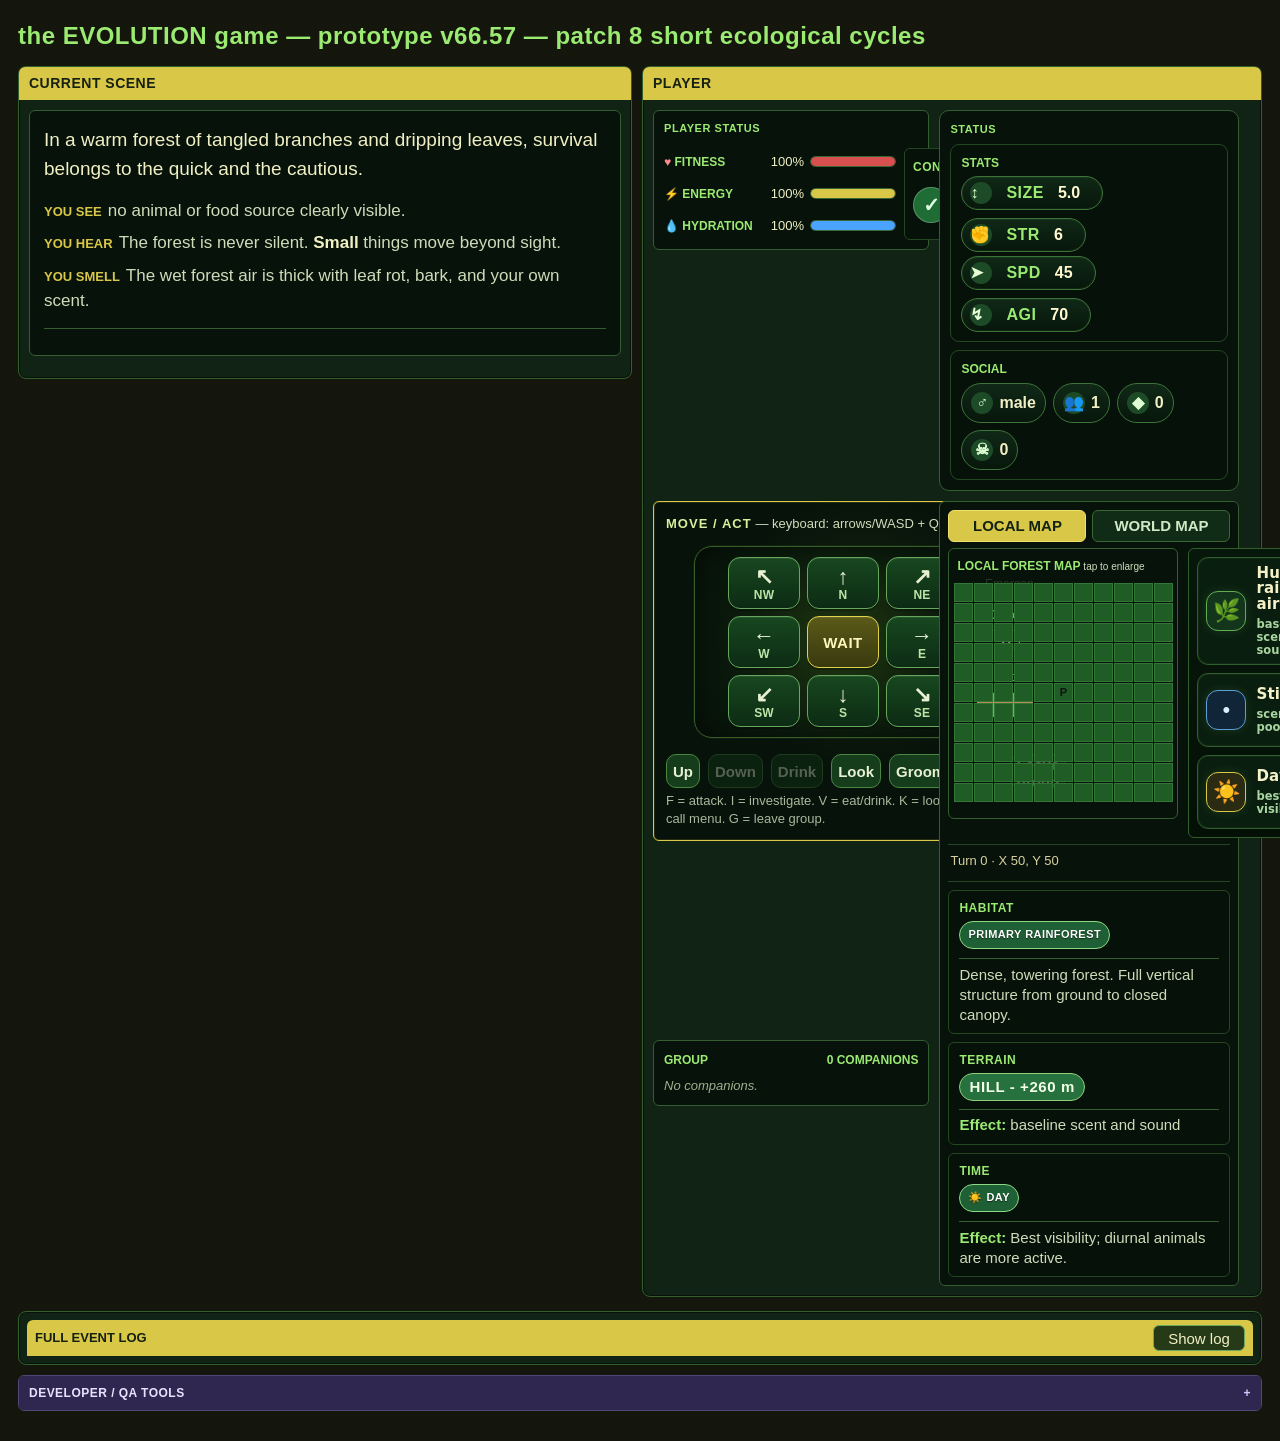
==== commit 84f57d88: "Add GitHub auto-save: push bot runs to repo directly from browser When auto-save is enabled, the bot" ====
--- a/game/evolution_game_v66_57.html
+++ b/game/evolution_game_v66_57.html
@@ -252,6 +252,14 @@
 .botButton { background: #354414; border-color: #d9c747; }
 .botStopButton { background: #5c2525; border-color: #af5050; }
 .botReportButton { background: #173c4d; border-color: #65a7c4; }
+.botRepoConfig { margin-top: 8px; font-size: 12px; color: var(--muted); }
+.botRepoFields { display: grid; grid-template-columns: 1fr 1fr auto; gap: 6px; margin-top: 5px; }
+.botRepoFields input { background: #030703; color: #e7f1d2; border: 1px solid var(--border); border-radius: 6px; padding: 0 8px; height: 28px; font-size: 12px; min-width: 0; }
+.botRepoFields button { height: 28px; font-size: 12px; background: #2a3a1a; border-color: #7ab05a; font-weight: bold; }
+.botSaveStatus { margin-top: 4px; min-height: 14px; font-size: 11px; color: var(--muted); }
+.botSaveStatus.ok { color: #7ab05a; }
+.botSaveStatus.error { color: #e07070; }
+.botSaveStatus.warn { color: #c0a040; }
 .compassTitle::after { content: "  — keyboard: arrows/WASD + QEZC"; color: var(--muted); font-weight: normal; text-transform: none; letter-spacing: 0; }
 .compassTitle { display: block; color: #9bea72; text-transform: uppercase; font-weight: bold; margin-bottom: 4px; font-size: 11px; }
 .actionBox .controls { max-width: 300px; }
@@ -665,6 +673,15 @@
             <button id="downloadBotCompact" class="botReportButton" type="button" disabled>Download compact bot report</button>
           </div>
           <div id="botStatus" class="botStatus">Idle. Random bot chooses uniformly from all currently valid actions and auto-resets after death.</div>
+          <div class="botRepoConfig">
+            <label><input type="checkbox" id="botAutoSave" /> Auto-save to GitHub repo when bot stops</label>
+            <div id="botRepoFields" class="botRepoFields" style="display:none">
+              <input type="password" id="botGitHubPAT" placeholder="GitHub PAT (contents: write)" autocomplete="off" />
+              <input type="text" id="botGitHubBranch" placeholder="Branch (e.g. main)" />
+              <button id="botSaveNow" type="button" disabled>Save now</button>
+            </div>
+            <div id="botSaveStatus" class="botSaveStatus"></div>
+          </div>
         </div>
       </div>
     </details>
@@ -10911,8 +10928,11 @@
   const limitInput = document.getElementById("botTurnLimit");
   if (runButton) runButton.disabled = botState.running;
   if (stopButton) stopButton.disabled = !botState.running;
-  if (reportButton) reportButton.disabled = !botState.steps.length && !botState.issues.length;
-  if (compactReportButton) compactReportButton.disabled = !botState.steps.length && !botState.issues.length;
+  const hasData = !!(botState.steps.length || botState.issues.length);
+  if (reportButton) reportButton.disabled = !hasData;
+  if (compactReportButton) compactReportButton.disabled = !hasData;
+  const saveNowButton = document.getElementById("botSaveNow");
+  if (saveNowButton) saveNowButton.disabled = !hasData || botState.running;
   if (limitInput) limitInput.disabled = botState.running;
 }
 
@@ -11220,6 +11240,7 @@
   botState.stopReason = reason;
   addDebugTrace("bot-run-ended", collectBotReport(false));
   updateBotStatus();
+  if (localStorage.getItem("botAutoSave") === "1") pushBotRunToGitHub();
 }
 
 function collectBotReport(includeDebugReport = true) {
@@ -11255,13 +11276,12 @@
   return GAME_VERSION.split("_")[0];
 }
 
-function downloadBotReport() {
-  const report = collectBotReport(true);
+function buildBotFullText(report) {
   const actionText = report.actions.map(step => `#${step.botStep} run ${step.runIndex} ${step.actionLabel} | turn ${step.before.turn} -> ${step.after.turn} | pos X${step.before.x},Y${step.before.y},Z${step.before.z} -> X${step.after.x},Y${step.after.y},Z${step.after.z} | fitness ${step.before.fitness}->${step.after.fitness} | energy ${step.before.energy}->${step.after.energy} | hydration ${step.before.hydration}->${step.after.hydration}${step.error ? " | ERROR" : ""}`).join("\n") || "No actions recorded.";
   const issueText = report.issues.length ? report.issues.map(issue => `${issue.severity.toUpperCase()} ${issue.code} | run ${issue.runIndex} step ${issue.botStep} turn ${issue.turn} X${issue.x},Y${issue.y},Z${issue.z} | ${JSON.stringify(issue.detail).slice(0, 500)}`).join("\n") : "No QA issues flagged.";
   const runText = report.runs.length ? report.runs.map(run => `Run ${run.runIndex}: ${run.reason}; steps ${run.steps}; turns ${run.startTurn}->${run.endTurn}; final dead=${run.finalState.dead}, fitness=${run.finalState.fitness}, energy=${run.finalState.energy}, hydration=${run.finalState.hydration}; issues=${run.issues.length}`).join("\n") : "No run summaries recorded.";
   const issueCountText = Object.entries(report.issueCounts).sort((a,b) => b[1]-a[1]).map(([code, count]) => `${code}: ${count}`).join("\n") || "No issue codes.";
-  const lines = [
+  return [
     "EVOLUTION GAME BOT QA REPORT",
     `Game version: ${GAME_VERSION}`,
     `Bot: ${report.botName}`,
@@ -11290,7 +11310,11 @@
     "--- JSON BOT DATA ---",
     JSON.stringify(report, null, 2)
   ].join("\n");
-  const blob = new Blob([lines], {type: "text/plain;charset=utf-8"});
+}
+
+function downloadBotReport() {
+  const report = collectBotReport(true);
+  const blob = new Blob([buildBotFullText(report)], {type: "text/plain;charset=utf-8"});
   const url = URL.createObjectURL(blob);
   const a = document.createElement("a");
   a.href = url;
@@ -11909,16 +11933,14 @@
   ].join("\n");
 }
 
-// @fn downloadBotReportCompact
-function downloadBotReportCompact() {
-  const report = collectBotReport(false);
+function buildBotCompactLines(report) {
   const issueCountText = Object.entries(report.issueCounts || {}).sort((a,b) => b[1]-a[1]).map(([code, count]) => `${code}: ${count}`).join("\n") || "No issue codes.";
   const issueText = compactListBlock(report.issues || [], compactIssueLine, "No QA issues flagged.", 250, "recorded order");
   const runText = compactListBlock(report.runs || [], compactRunLine, "No run summaries recorded.", 250, "recorded order");
   const errors = (report.issues || []).filter(issue => issue && issue.severity === "error");
   const warnings = (report.issues || []).filter(issue => issue && issue.severity !== "error");
   const final = report.finalState || {};
-  const lines = [
+  return [
     "EVOLUTION GAME BOT QA COMPACT",
     `Game version: ${GAME_VERSION}`,
     `Bot: ${report.botName}`,
@@ -11953,10 +11975,139 @@
     "",
     "Compact export intentionally omits per-step before/after snapshots, availableActionsBefore arrays, actions[], and embedded collectDebugReport() JSON. Use the full bot report only for targeted deep dives."
   ];
-
-  compactDownloadText(`evolution_bot_compact_${botFileShortVersion()}_${botFileTimestamp(report.startedAt)}.txt`, lines);
+}
+
+// @fn downloadBotReportCompact
+function downloadBotReportCompact() {
+  const report = collectBotReport(false);
+  compactDownloadText(`evolution_bot_compact_${botFileShortVersion()}_${botFileTimestamp(report.startedAt)}.txt`, buildBotCompactLines(report));
 }
 // PATCH_COMPACT_LOG_EXPORTS_END
+
+// ---------------------------------------------------------------------------
+// @target [BOT] GitHub auto-save
+
+function buildBotMetaJson(runId, shortVersion, report) {
+  return JSON.stringify({
+    runId,
+    gameVersion: GAME_VERSION,
+    shortVersion,
+    startedAt: report.startedAt || "",
+    endedAt: report.endedAt || "",
+    stopReason: report.stopReason || "",
+    botActions: `${report.stepsRun}/${report.maxSteps}`,
+    runsRecorded: String(report.runsCompletedOrRecorded),
+    deaths: String(report.deaths),
+    hasFullReport: true,
+    savedAt: new Date().toISOString()
+  }, null, 2);
+}
+
+function botSaveStatus(msg, level) {
+  const el = document.getElementById("botSaveStatus");
+  if (!el) return;
+  el.textContent = msg;
+  el.className = "botSaveStatus" + (level ? " " + level : "");
+}
+
+async function pushBotRunToGitHub() {
+  const pat = (localStorage.getItem("botGitHubPAT") || "").trim();
+  const branch = (localStorage.getItem("botGitHubBranch") || "main").trim();
+  if (!pat) { botSaveStatus("No PAT set — enter one in the config fields below.", "warn"); return; }
+
+  botSaveStatus("Saving to repo…");
+
+  const report = collectBotReport(true);
+  const runId = botFileTimestamp(report.startedAt);
+  const shortVersion = botFileShortVersion();
+  const prefix = `logs/bot-runs/${runId}`;
+
+  const files = [
+    { path: `${prefix}/meta.json`,   content: buildBotMetaJson(runId, shortVersion, report) },
+    { path: `${prefix}/compact.txt`, content: buildBotCompactLines(report).join("\n") },
+    { path: `${prefix}/full.txt`,    content: buildBotFullText(report) }
+  ];
+
+  const base = "https://api.github.com/repos/gy8s/evolution-game";
+  const headers = {
+    "Authorization": `Bearer ${pat}`,
+    "Content-Type": "application/json",
+    "Accept": "application/vnd.github+json"
+  };
+
+  try {
+    const refRes = await fetch(`${base}/git/ref/heads/${branch}`, { headers });
+    if (!refRes.ok) throw new Error(`Branch '${branch}' not found (${refRes.status})`);
+    const latestCommitSha = (await refRes.json()).object.sha;
+
+    const commitRes = await fetch(`${base}/git/commits/${latestCommitSha}`, { headers });
+    if (!commitRes.ok) throw new Error(`Commit fetch failed (${commitRes.status})`);
+    const baseTreeSha = (await commitRes.json()).tree.sha;
+
+    const blobShas = await Promise.all(files.map(async f => {
+      const res = await fetch(`${base}/git/blobs`, {
+        method: "POST", headers,
+        body: JSON.stringify({ content: btoa(unescape(encodeURIComponent(f.content))), encoding: "base64" })
+      });
+      if (!res.ok) throw new Error(`Blob failed for ${f.path} (${res.status})`);
+      return (await res.json()).sha;
+    }));
+
+    const treeRes = await fetch(`${base}/git/trees`, {
+      method: "POST", headers,
+      body: JSON.stringify({
+        base_tree: baseTreeSha,
+        tree: files.map((f, i) => ({ path: f.path, mode: "100644", type: "blob", sha: blobShas[i] }))
+      })
+    });
+    if (!treeRes.ok) throw new Error(`Tree create failed (${treeRes.status})`);
+    const newTreeSha = (await treeRes.json()).sha;
+
+    const newCommitRes = await fetch(`${base}/git/commits`, {
+      method: "POST", headers,
+      body: JSON.stringify({
+        message: `Add bot run ${runId} (${shortVersion})\n\nStarted: ${report.startedAt || "unknown"}\nRuns: ${report.runsCompletedOrRecorded}, Deaths: ${report.deaths}, Stop: ${report.stopReason}`,
+        tree: newTreeSha,
+        parents: [latestCommitSha]
+      })
+    });
+    if (!newCommitRes.ok) throw new Error(`Commit create failed (${newCommitRes.status})`);
+    const newCommitSha = (await newCommitRes.json()).sha;
+
+    const updateRes = await fetch(`${base}/git/refs/heads/${branch}`, {
+      method: "PATCH", headers,
+      body: JSON.stringify({ sha: newCommitSha })
+    });
+    if (!updateRes.ok) throw new Error(`Ref update failed (${updateRes.status})`);
+
+    botSaveStatus(`Saved: logs/bot-runs/${runId}/`, "ok");
+  } catch (err) {
+    botSaveStatus(`Save failed: ${err.message}`, "error");
+  }
+}
+
+function initBotRepoConfig() {
+  const autoSave   = document.getElementById("botAutoSave");
+  const fields     = document.getElementById("botRepoFields");
+  const patInput   = document.getElementById("botGitHubPAT");
+  const branchInput = document.getElementById("botGitHubBranch");
+  if (!autoSave) return;
+
+  autoSave.checked   = localStorage.getItem("botAutoSave") === "1";
+  patInput.value     = localStorage.getItem("botGitHubPAT") || "";
+  branchInput.value  = localStorage.getItem("botGitHubBranch") || "main";
+  fields.style.display = autoSave.checked ? "" : "none";
+
+  autoSave.addEventListener("change", () => {
+    localStorage.setItem("botAutoSave", autoSave.checked ? "1" : "0");
+    fields.style.display = autoSave.checked ? "" : "none";
+  });
+  patInput.addEventListener("change", () => localStorage.setItem("botGitHubPAT", patInput.value));
+  branchInput.addEventListener("change", () => localStorage.setItem("botGitHubBranch", branchInput.value));
+
+  const saveNow = document.getElementById("botSaveNow");
+  if (saveNow) saveNow.addEventListener("click", () => pushBotRunToGitHub());
+}
 
 // ---------------------------------------------------------------------------
 
@@ -13257,6 +13408,7 @@
 if (downloadBotReportButton) downloadBotReportButton.addEventListener("click", downloadBotReport);
 const downloadBotCompactButton = document.getElementById("downloadBotCompact");
 if (downloadBotCompactButton) downloadBotCompactButton.addEventListener("click", downloadBotReportCompact);
+initBotRepoConfig();
 document.getElementById("leaveGroup").addEventListener("click", leaveGroup);
 const groomButton = document.getElementById("groom");
 if (groomButton) groomButton.addEventListener("click", groom);
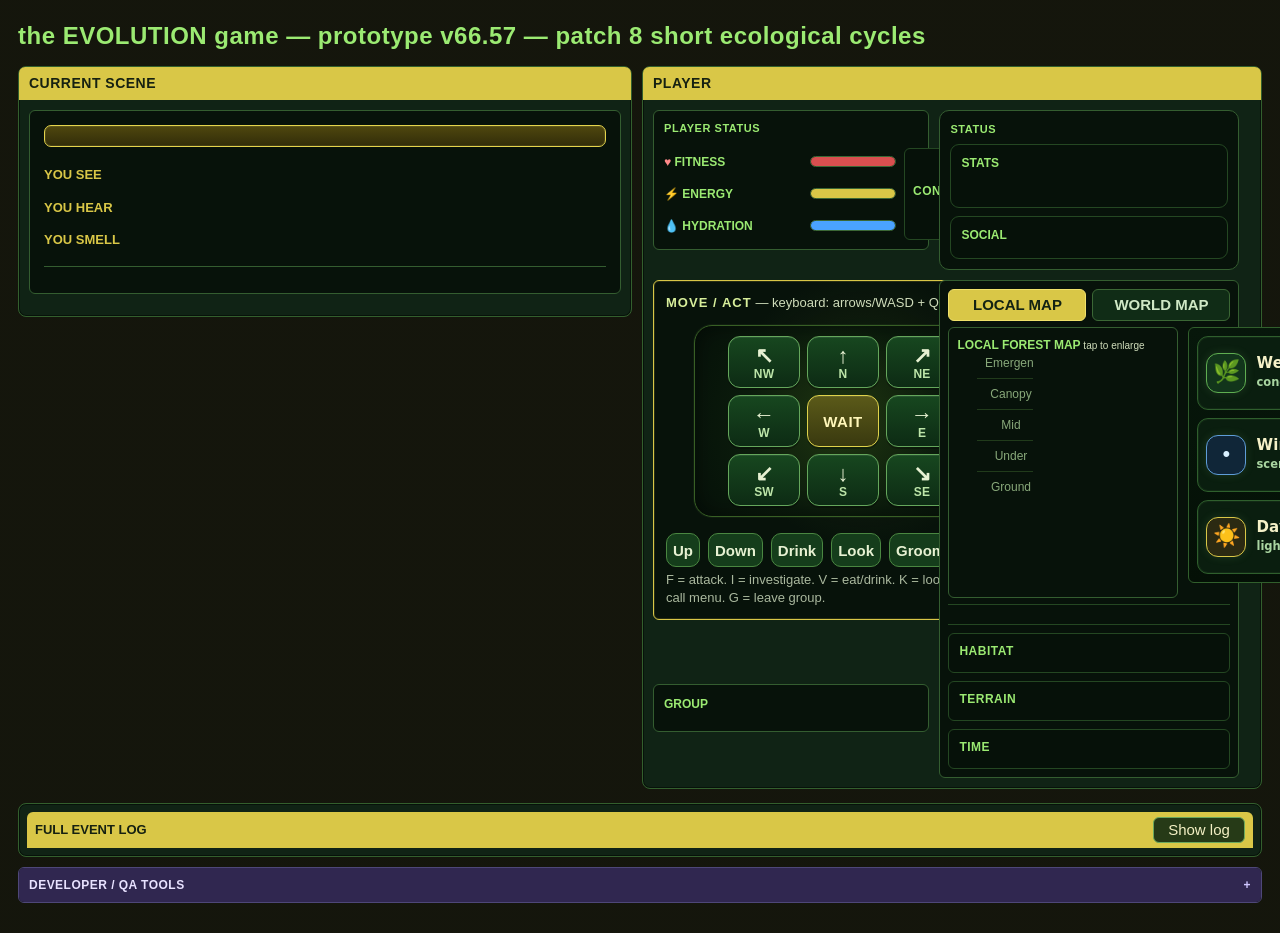
==== commit ae3fa176: "Fix concurrent saves and move PAT to sessionStorage P1: add botSaveInFlight lock so concurrent pushB" ====
--- a/game/evolution_game_v66_57.html
+++ b/game/evolution_game_v66_57.html
@@ -676,7 +676,7 @@
           <div class="botRepoConfig">
             <label><input type="checkbox" id="botAutoSave" /> Auto-save to GitHub repo when bot stops</label>
             <div id="botRepoFields" class="botRepoFields" style="display:none">
-              <input type="password" id="botGitHubPAT" placeholder="GitHub PAT (contents: write)" autocomplete="off" />
+              <input type="password" id="botGitHubPAT" placeholder="GitHub PAT (contents: write — clears on tab close)" autocomplete="off" />
               <input type="text" id="botGitHubBranch" placeholder="Branch (e.g. main)" />
               <button id="botSaveNow" type="button" disabled>Save now</button>
             </div>
@@ -12010,12 +12010,17 @@
   el.className = "botSaveStatus" + (level ? " " + level : "");
 }
 
+let botSaveInFlight = false;
+
 async function pushBotRunToGitHub() {
-  const pat = (localStorage.getItem("botGitHubPAT") || "").trim();
+  if (botSaveInFlight) { botSaveStatus("Save already in progress — please wait.", "warn"); return; }
+  const pat = (sessionStorage.getItem("botGitHubPAT") || "").trim();
   const branch = (localStorage.getItem("botGitHubBranch") || "main").trim();
   if (!pat) { botSaveStatus("No PAT set — enter one in the config fields below.", "warn"); return; }
 
+  botSaveInFlight = true;
   botSaveStatus("Saving to repo…");
+  try {
 
   const report = collectBotReport(true);
   const runId = botFileTimestamp(report.startedAt);
@@ -12083,6 +12088,8 @@
     botSaveStatus(`Saved: logs/bot-runs/${runId}/`, "ok");
   } catch (err) {
     botSaveStatus(`Save failed: ${err.message}`, "error");
+  } finally {
+    botSaveInFlight = false;
   }
 }
 
@@ -12094,7 +12101,7 @@
   if (!autoSave) return;
 
   autoSave.checked   = localStorage.getItem("botAutoSave") === "1";
-  patInput.value     = localStorage.getItem("botGitHubPAT") || "";
+  patInput.value     = sessionStorage.getItem("botGitHubPAT") || "";
   branchInput.value  = localStorage.getItem("botGitHubBranch") || "main";
   fields.style.display = autoSave.checked ? "" : "none";
 
@@ -12102,7 +12109,7 @@
     localStorage.setItem("botAutoSave", autoSave.checked ? "1" : "0");
     fields.style.display = autoSave.checked ? "" : "none";
   });
-  patInput.addEventListener("change", () => localStorage.setItem("botGitHubPAT", patInput.value));
+  patInput.addEventListener("change", () => sessionStorage.setItem("botGitHubPAT", patInput.value));
   branchInput.addEventListener("change", () => localStorage.setItem("botGitHubBranch", branchInput.value));
 
   const saveNow = document.getElementById("botSaveNow");
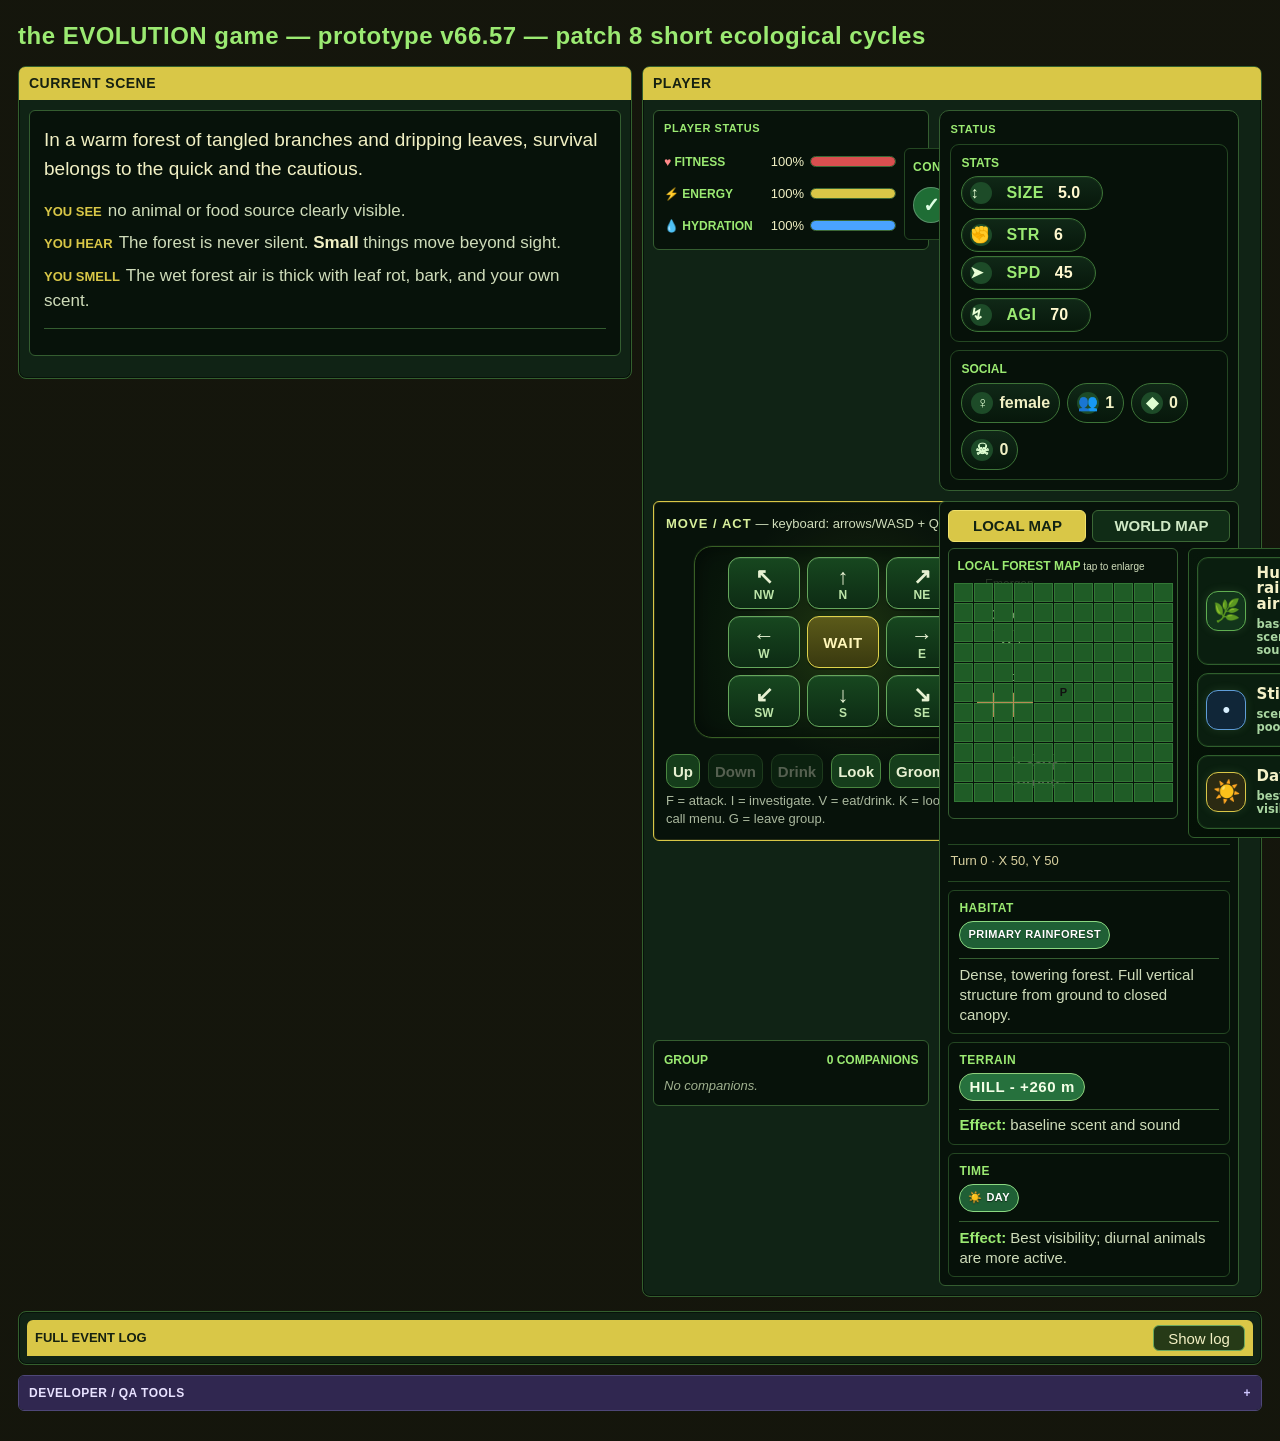
==== commit d96da04b: "Hotfix: remove spurious outer try block causing syntax error The Codex review fix edit accidentally " ====
--- a/game/evolution_game_v66_57.html
+++ b/game/evolution_game_v66_57.html
@@ -12020,7 +12020,6 @@
 
   botSaveInFlight = true;
   botSaveStatus("Saving to repo…");
-  try {
 
   const report = collectBotReport(true);
   const runId = botFileTimestamp(report.startedAt);
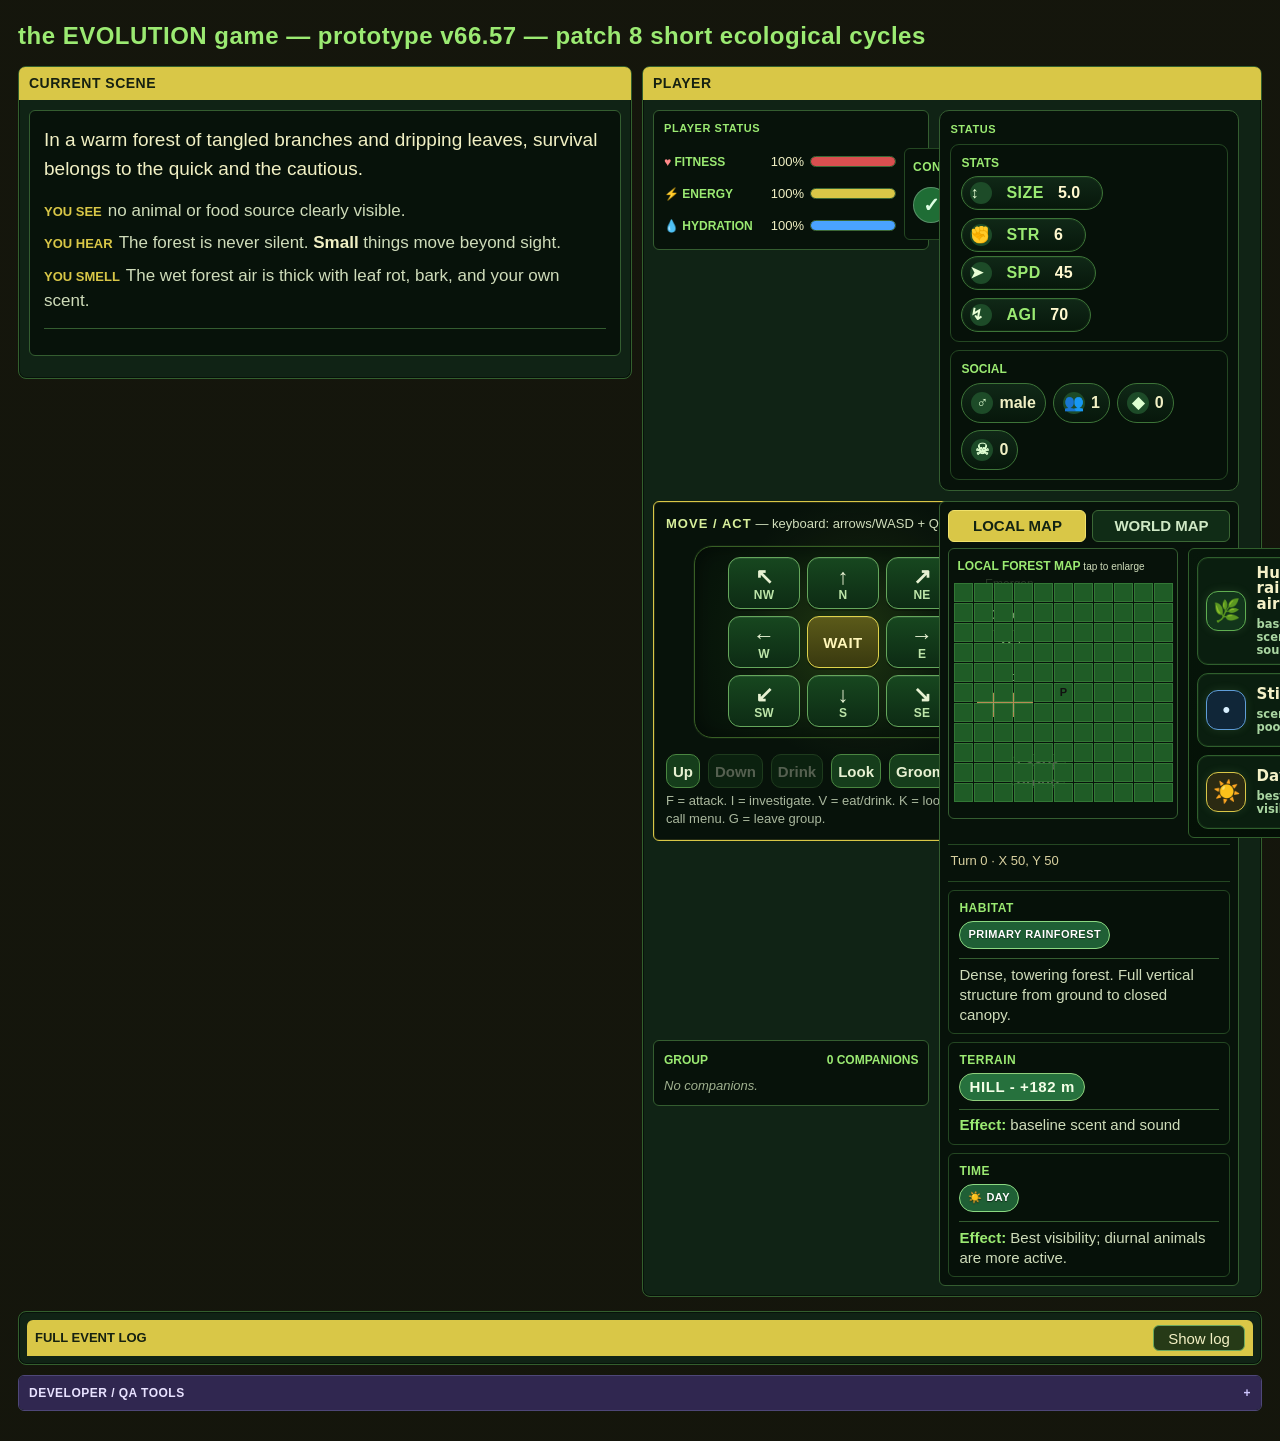
==== commit 64867260: "Add Test button and improve save error diagnostics - Add 'Test' button to verify PAT and network bef" ====
--- a/game/evolution_game_v66_57.html
+++ b/game/evolution_game_v66_57.html
@@ -253,7 +253,7 @@
 .botStopButton { background: #5c2525; border-color: #af5050; }
 .botReportButton { background: #173c4d; border-color: #65a7c4; }
 .botRepoConfig { margin-top: 8px; font-size: 12px; color: var(--muted); }
-.botRepoFields { display: grid; grid-template-columns: 1fr 1fr auto; gap: 6px; margin-top: 5px; }
+.botRepoFields { display: grid; grid-template-columns: 1fr 1fr auto auto; gap: 6px; margin-top: 5px; }
 .botRepoFields input { background: #030703; color: #e7f1d2; border: 1px solid var(--border); border-radius: 6px; padding: 0 8px; height: 28px; font-size: 12px; min-width: 0; }
 .botRepoFields button { height: 28px; font-size: 12px; background: #2a3a1a; border-color: #7ab05a; font-weight: bold; }
 .botSaveStatus { margin-top: 4px; min-height: 14px; font-size: 11px; color: var(--muted); }
@@ -678,6 +678,7 @@
             <div id="botRepoFields" class="botRepoFields" style="display:none">
               <input type="password" id="botGitHubPAT" placeholder="GitHub PAT (contents: write — clears on tab close)" autocomplete="off" />
               <input type="text" id="botGitHubBranch" placeholder="Branch (e.g. main)" />
+              <button id="botTestPAT" type="button">Test</button>
               <button id="botSaveNow" type="button" disabled>Save now</button>
             </div>
             <div id="botSaveStatus" class="botSaveStatus"></div>
@@ -12086,9 +12087,30 @@
 
     botSaveStatus(`Saved: logs/bot-runs/${runId}/`, "ok");
   } catch (err) {
-    botSaveStatus(`Save failed: ${err.message}`, "error");
+    const msg = err.message === "Failed to fetch"
+      ? "Cannot reach GitHub — check network, then re-enter PAT (clears on tab close)"
+      : `Save failed: ${err.message}`;
+    botSaveStatus(msg, "error");
   } finally {
     botSaveInFlight = false;
+  }
+}
+
+async function testGitHubPAT() {
+  const pat = (sessionStorage.getItem("botGitHubPAT") || "").trim();
+  if (!pat) { botSaveStatus("No PAT entered — paste it in the field first.", "warn"); return; }
+  botSaveStatus("Testing connection…");
+  try {
+    const res = await fetch("https://api.github.com/repos/gy8s/evolution-game", {
+      headers: { "Authorization": `Bearer ${pat}`, "Accept": "application/vnd.github+json" }
+    });
+    if (res.status === 401) { botSaveStatus("PAT rejected (401) — re-enter it, it may have expired.", "error"); return; }
+    if (res.status === 403) { botSaveStatus("PAT forbidden (403) — ensure it has Contents: write permission.", "error"); return; }
+    if (res.status === 404) { botSaveStatus("Repo not found (404) — check PAT has access to this repo.", "error"); return; }
+    if (!res.ok)            { botSaveStatus(`API error ${res.status} — check PAT permissions.`, "error"); return; }
+    botSaveStatus("PAT OK — connection working.", "ok");
+  } catch (err) {
+    botSaveStatus("Cannot reach GitHub API — check your network connection.", "error");
   }
 }
 
@@ -12108,9 +12130,11 @@
     localStorage.setItem("botAutoSave", autoSave.checked ? "1" : "0");
     fields.style.display = autoSave.checked ? "" : "none";
   });
-  patInput.addEventListener("change", () => sessionStorage.setItem("botGitHubPAT", patInput.value));
-  branchInput.addEventListener("change", () => localStorage.setItem("botGitHubBranch", branchInput.value));
-
+  patInput.addEventListener("input", () => sessionStorage.setItem("botGitHubPAT", patInput.value));
+  branchInput.addEventListener("input", () => localStorage.setItem("botGitHubBranch", branchInput.value));
+
+  const testPAT = document.getElementById("botTestPAT");
+  if (testPAT) testPAT.addEventListener("click", () => testGitHubPAT());
   const saveNow = document.getElementById("botSaveNow");
   if (saveNow) saveNow.addEventListener("click", () => pushBotRunToGitHub());
 }
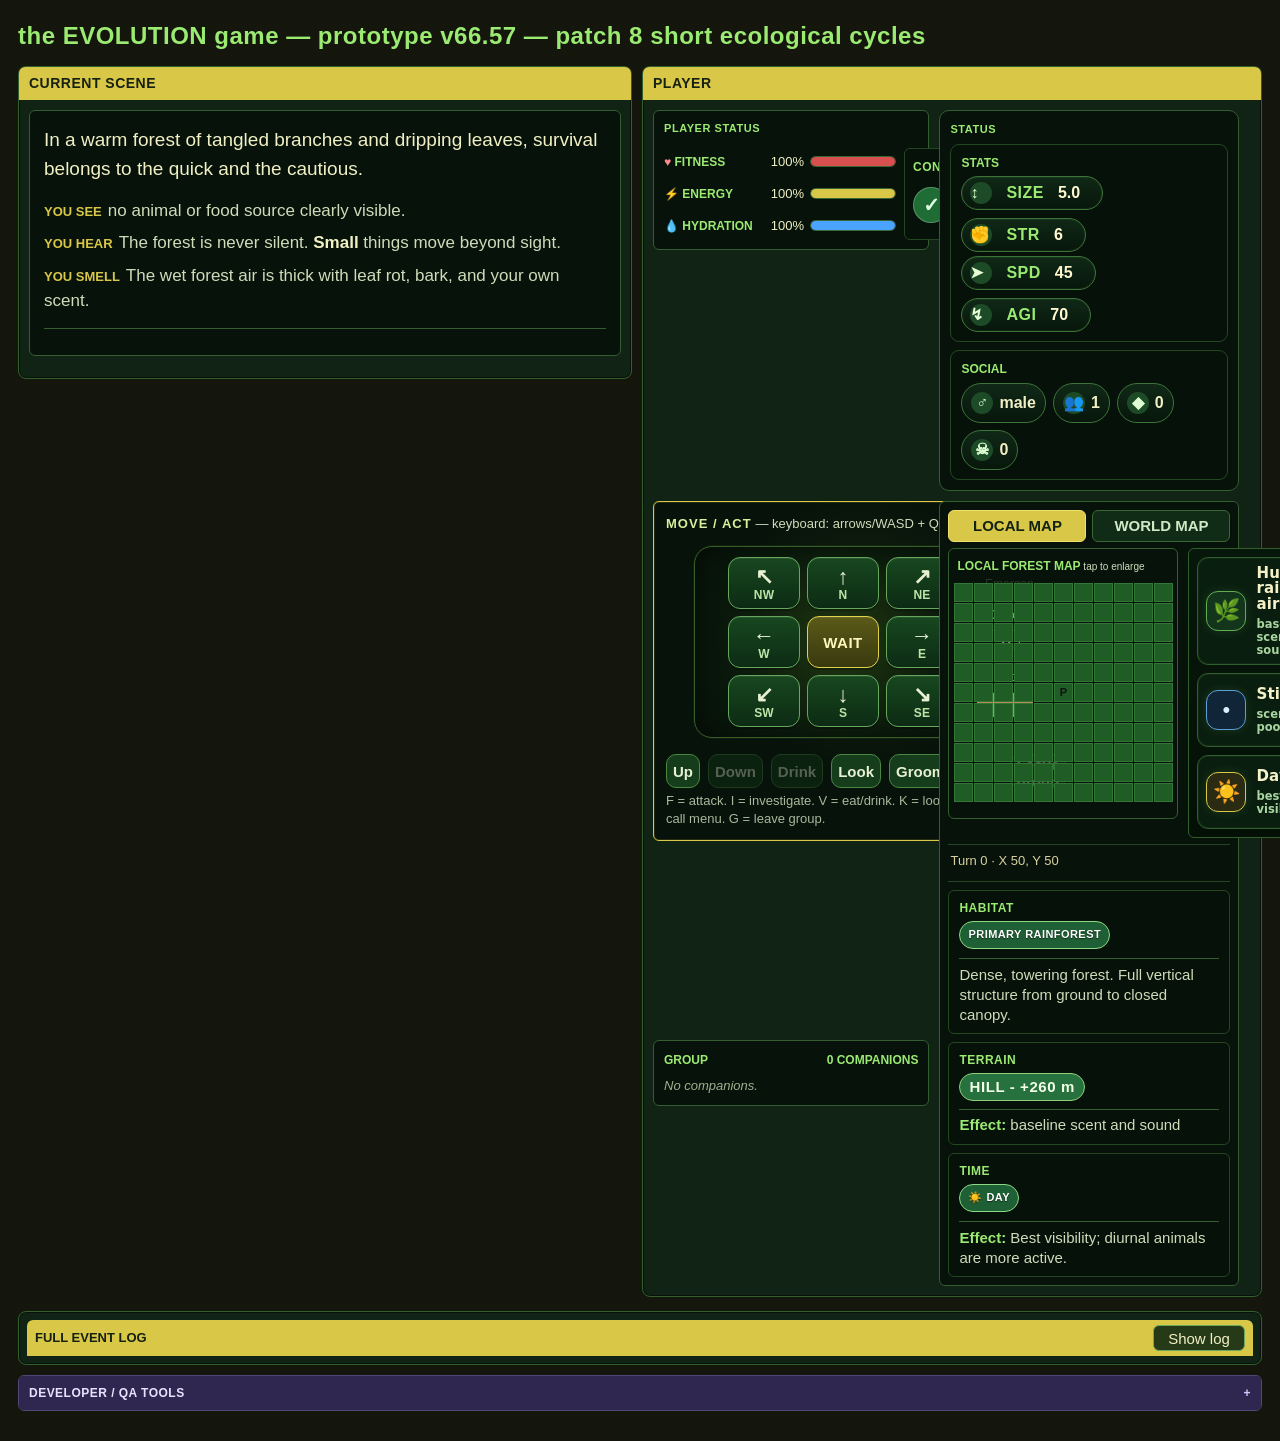
==== commit bcd86955: "Fix compact bot death-cause aggregation and run dedupe" ====
--- a/game/evolution_game_v66_57.html
+++ b/game/evolution_game_v66_57.html
@@ -253,7 +253,7 @@
 .botStopButton { background: #5c2525; border-color: #af5050; }
 .botReportButton { background: #173c4d; border-color: #65a7c4; }
 .botRepoConfig { margin-top: 8px; font-size: 12px; color: var(--muted); }
-.botRepoFields { display: grid; grid-template-columns: 1fr 1fr auto auto; gap: 6px; margin-top: 5px; }
+.botRepoFields { display: grid; grid-template-columns: 1fr 1fr auto; gap: 6px; margin-top: 5px; }
 .botRepoFields input { background: #030703; color: #e7f1d2; border: 1px solid var(--border); border-radius: 6px; padding: 0 8px; height: 28px; font-size: 12px; min-width: 0; }
 .botRepoFields button { height: 28px; font-size: 12px; background: #2a3a1a; border-color: #7ab05a; font-weight: bold; }
 .botSaveStatus { margin-top: 4px; min-height: 14px; font-size: 11px; color: var(--muted); }
@@ -678,7 +678,6 @@
             <div id="botRepoFields" class="botRepoFields" style="display:none">
               <input type="password" id="botGitHubPAT" placeholder="GitHub PAT (contents: write — clears on tab close)" autocomplete="off" />
               <input type="text" id="botGitHubBranch" placeholder="Branch (e.g. main)" />
-              <button id="botTestPAT" type="button">Test</button>
               <button id="botSaveNow" type="button" disabled>Save now</button>
             </div>
             <div id="botSaveStatus" class="botSaveStatus"></div>
@@ -11903,8 +11902,42 @@
   return `Run ${run.runIndex}: reason=${run.reason}; steps=${run.steps}; botSteps=${run.startBotStep}->${run.endBotStep}; turns=${run.startTurn}->${run.endTurn}; dead=${finalState.dead}; F=${finalState.fitness}; E=${finalState.energy}; H=${finalState.hydration}; issues=${run.issues ? run.issues.length : 0}; deathContext=${deathContext ? compactSafeString(deathContext, 500) : "none"}`;
 }
 
+function botDeathCauseFromRun(run) {
+  const finalState = run && run.finalState ? run.finalState : {};
+  const deathContext = finalState.deathContext || (run && run.death && run.death.state && run.death.state.deathContext) || {};
+  const encounterName = deathContext && deathContext.encounterAtDeath && deathContext.encounterAtDeath.name;
+  if (encounterName) return String(encounterName);
+  const context = deathContext.context || {};
+  if (context.predator) return String(context.predator);
+  if (context.source && String(context.source).toLowerCase() !== "unknown") return String(context.source);
+  const message = [deathContext.message, context.message, finalState.deathReason, run && run.reason].filter(Boolean).join(" ").toLowerCase();
+  if (message.includes("drown")) return "drowning";
+  if (message.includes("dehydration")) return "dehydration";
+  if (message.includes("starvation") || message.includes("starve")) return "starvation";
+  if (message.includes("poison") || message.includes("venom")) return "poison/venom";
+  return "unknown";
+}
+
+function dedupeBotRunsByRunIndex(runs) {
+  const input = Array.isArray(runs) ? runs : [];
+  const seen = new Set();
+  const deduped = [];
+  input.forEach(run => {
+    if (!run) return;
+    const key = run.runIndex;
+    if (key === null || key === undefined) {
+      deduped.push(run);
+      return;
+    }
+    if (seen.has(key)) return;
+    seen.add(key);
+    deduped.push(run);
+  });
+  return deduped;
+}
+
 function compactDeathStats(runs) {
-  const completed = Array.isArray(runs) ? runs : [];
+  const completed = dedupeBotRunsByRunIndex(runs);
   const deathRuns = completed.filter(run => run && run.finalState && run.finalState.dead);
   const durations = deathRuns.map(run => Math.max(0, (run.endTurn || 0) - (run.startTurn || 0))).sort((a,b) => a-b);
   const mean = durations.length ? Math.round(durations.reduce((a,b) => a + b, 0) / durations.length) : "n/a";
@@ -11919,8 +11952,7 @@
   });
   const causes = {};
   deathRuns.forEach(run => {
-    const ctx = (run.finalState && run.finalState.deathContext) || (run.death && run.death.state && run.death.state.deathContext) || {};
-    const cause = ctx.cause || ctx.type || "unknown";
+    const cause = botDeathCauseFromRun(run);
     causes[cause] = (causes[cause] || 0) + 1;
   });
   const longest = completed.length ? Math.max(...completed.map(run => Math.max(0, (run.endTurn || 0) - (run.startTurn || 0)))) : 0;
@@ -11933,7 +11965,6 @@
     `Death causes: ${Object.entries(causes).sort((a,b)=>b[1]-a[1]).map(([k,v]) => `${k}: ${v}`).join(" | ") || "not recorded"}`
   ].join("\n");
 }
-
 function buildBotCompactLines(report) {
   const issueCountText = Object.entries(report.issueCounts || {}).sort((a,b) => b[1]-a[1]).map(([code, count]) => `${code}: ${count}`).join("\n") || "No issue codes.";
   const issueText = compactListBlock(report.issues || [], compactIssueLine, "No QA issues flagged.", 250, "recorded order");
@@ -12087,30 +12118,9 @@
 
     botSaveStatus(`Saved: logs/bot-runs/${runId}/`, "ok");
   } catch (err) {
-    const msg = err.message === "Failed to fetch"
-      ? "Cannot reach GitHub — check network, then re-enter PAT (clears on tab close)"
-      : `Save failed: ${err.message}`;
-    botSaveStatus(msg, "error");
+    botSaveStatus(`Save failed: ${err.message}`, "error");
   } finally {
     botSaveInFlight = false;
-  }
-}
-
-async function testGitHubPAT() {
-  const pat = (sessionStorage.getItem("botGitHubPAT") || "").trim();
-  if (!pat) { botSaveStatus("No PAT entered — paste it in the field first.", "warn"); return; }
-  botSaveStatus("Testing connection…");
-  try {
-    const res = await fetch("https://api.github.com/repos/gy8s/evolution-game", {
-      headers: { "Authorization": `Bearer ${pat}`, "Accept": "application/vnd.github+json" }
-    });
-    if (res.status === 401) { botSaveStatus("PAT rejected (401) — re-enter it, it may have expired.", "error"); return; }
-    if (res.status === 403) { botSaveStatus("PAT forbidden (403) — ensure it has Contents: write permission.", "error"); return; }
-    if (res.status === 404) { botSaveStatus("Repo not found (404) — check PAT has access to this repo.", "error"); return; }
-    if (!res.ok)            { botSaveStatus(`API error ${res.status} — check PAT permissions.`, "error"); return; }
-    botSaveStatus("PAT OK — connection working.", "ok");
-  } catch (err) {
-    botSaveStatus("Cannot reach GitHub API — check your network connection.", "error");
   }
 }
 
@@ -12130,11 +12140,9 @@
     localStorage.setItem("botAutoSave", autoSave.checked ? "1" : "0");
     fields.style.display = autoSave.checked ? "" : "none";
   });
-  patInput.addEventListener("input", () => sessionStorage.setItem("botGitHubPAT", patInput.value));
-  branchInput.addEventListener("input", () => localStorage.setItem("botGitHubBranch", branchInput.value));
-
-  const testPAT = document.getElementById("botTestPAT");
-  if (testPAT) testPAT.addEventListener("click", () => testGitHubPAT());
+  patInput.addEventListener("change", () => sessionStorage.setItem("botGitHubPAT", patInput.value));
+  branchInput.addEventListener("change", () => localStorage.setItem("botGitHubBranch", branchInput.value));
+
   const saveNow = document.getElementById("botSaveNow");
   if (saveNow) saveNow.addEventListener("click", () => pushBotRunToGitHub());
 }
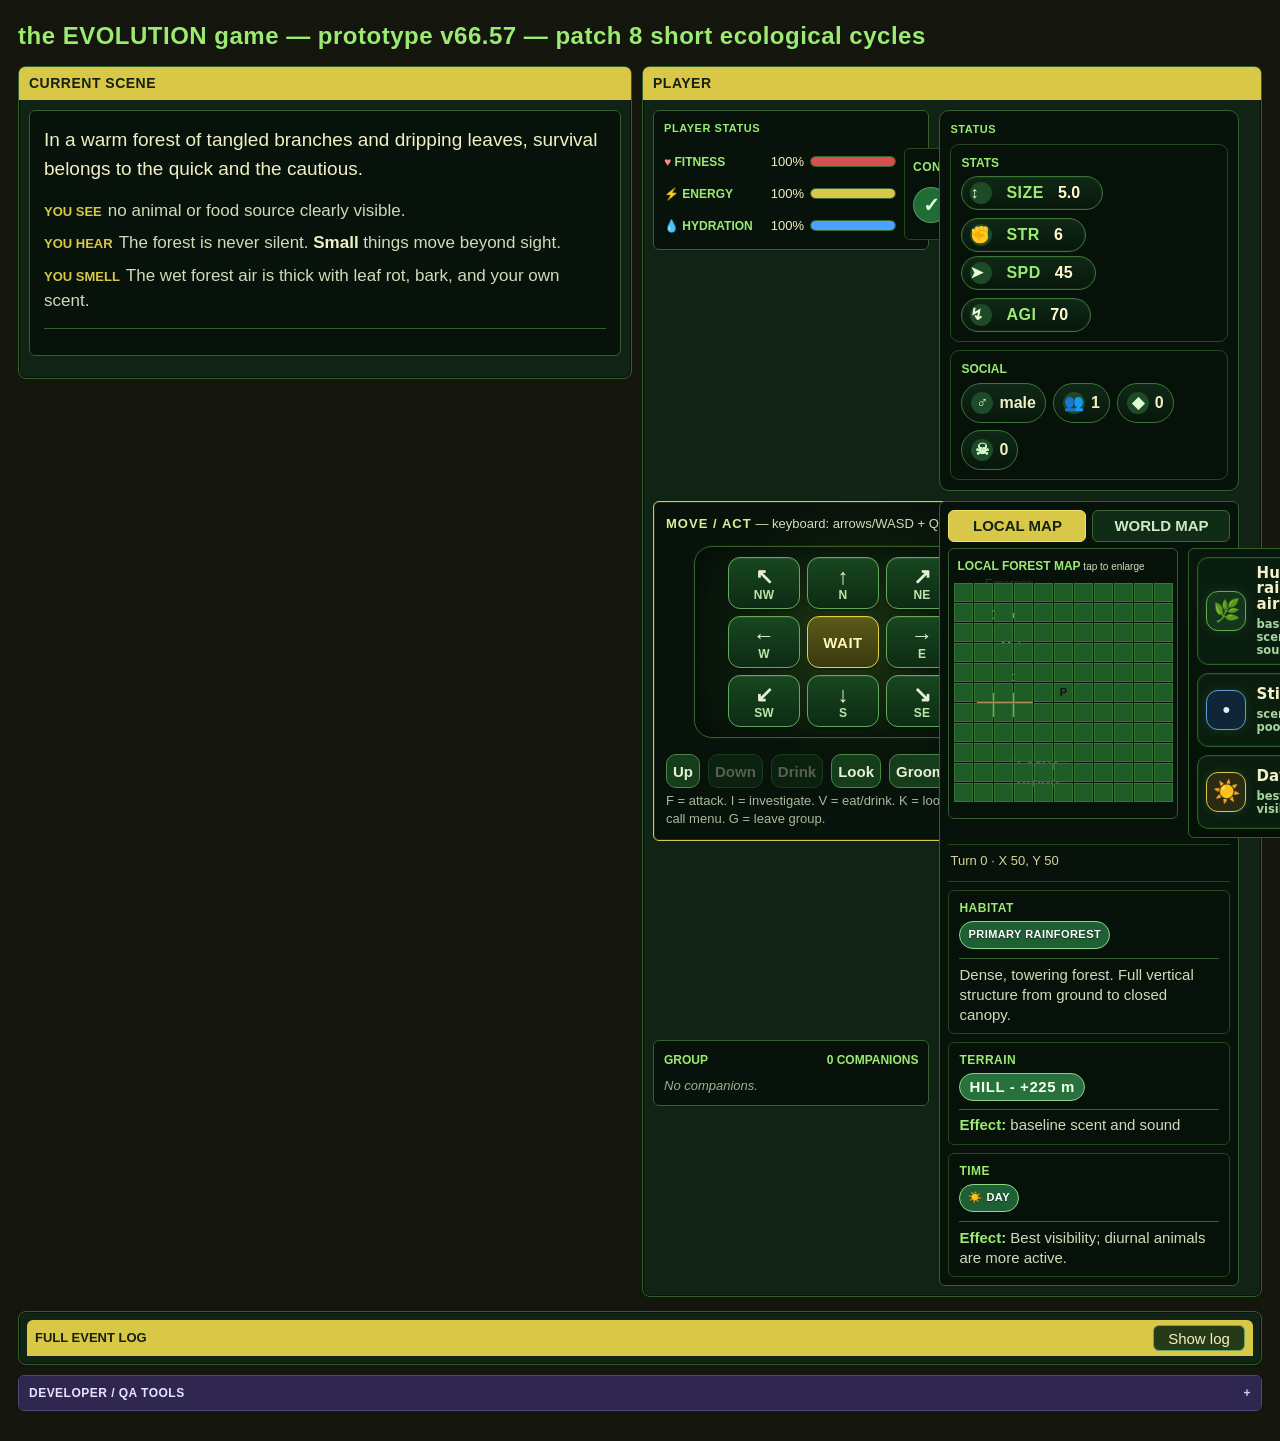
==== commit b4aac5b6: "Tune IntelligentBot to avoid avoidable death patterns" ====
--- a/game/evolution_game_v66_57.html
+++ b/game/evolution_game_v66_57.html
@@ -11920,8 +11920,24 @@
 
 function dedupeBotRunsByRunIndex(runs) {
   const input = Array.isArray(runs) ? runs : [];
-  const seen = new Set();
   const deduped = [];
+  const byRunIndex = new Map();
+
+  function botRunQualityScore(run) {
+    if (!run) return -1;
+    const finalState = run.finalState || {};
+    const deathContext = finalState.deathContext || (run.death && run.death.state && run.death.state.deathContext) || {};
+    const context = deathContext.context || {};
+    let score = 0;
+    if (finalState.dead) score += 50;
+    if (deathContext.encounterAtDeath && deathContext.encounterAtDeath.name) score += 40;
+    if (context.predator) score += 20;
+    if (context.source && String(context.source).toLowerCase() !== 'unknown') score += 10;
+    if (deathContext.message) score += 5;
+    if (typeof run.endTurn === 'number' && typeof run.startTurn === 'number') score += 2;
+    return score;
+  }
+
   input.forEach(run => {
     if (!run) return;
     const key = run.runIndex;
@@ -11929,10 +11945,20 @@
       deduped.push(run);
       return;
     }
-    if (seen.has(key)) return;
-    seen.add(key);
-    deduped.push(run);
+    const existingIndex = byRunIndex.get(key);
+    if (existingIndex === undefined) {
+      byRunIndex.set(key, deduped.length);
+      deduped.push(run);
+      return;
+    }
+    const existing = deduped[existingIndex];
+    const existingScore = botRunQualityScore(existing);
+    const nextScore = botRunQualityScore(run);
+    if (nextScore > existingScore) {
+      deduped[existingIndex] = run;
+    }
   });
+
   return deduped;
 }
 
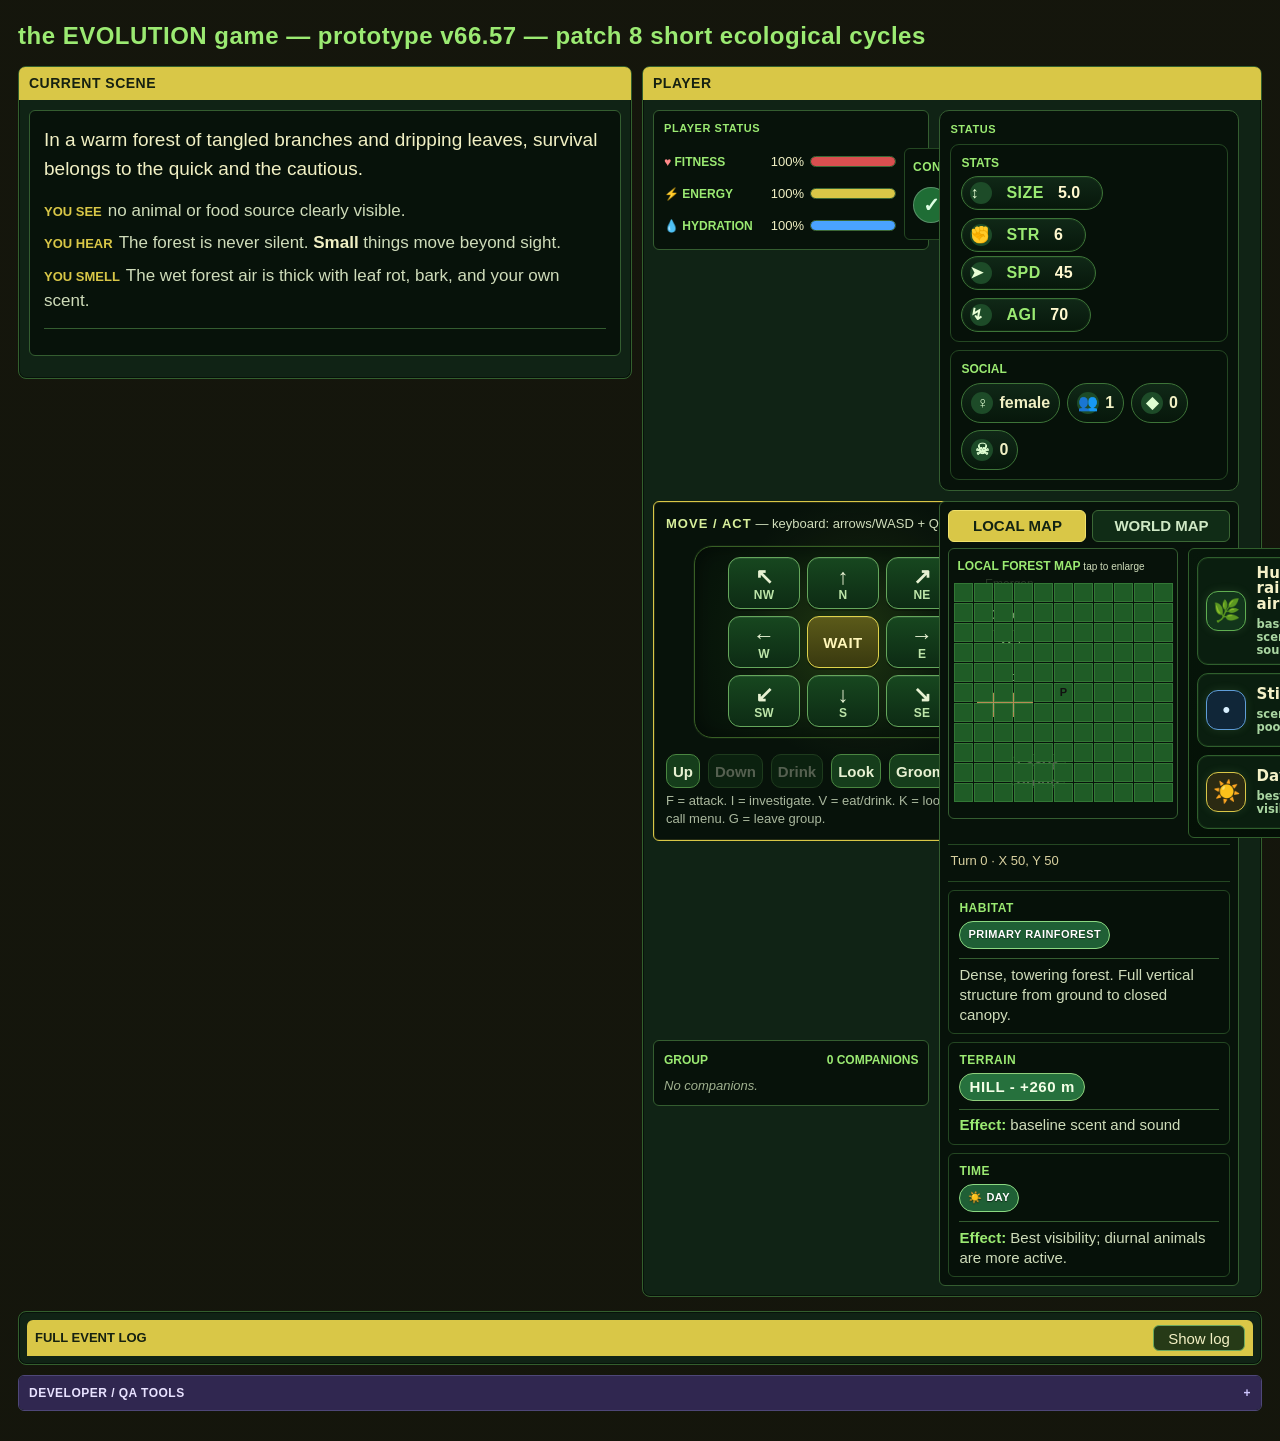
==== commit 64ffac73: "Add QA desktop mode toggle and constrained desktop layout" ====
--- a/game/evolution_game_v66_57.html
+++ b/game/evolution_game_v66_57.html
@@ -339,6 +339,23 @@
 .mapOverlayBody .tile { width: min(7vw,38px); height: min(7vw,38px); line-height: min(6.6vw,36px); font-size: min(3.6vw,18px); }
 .mapOverlayBody canvas.worldMap { width: min(82vw,560px); height: min(82vw,560px); }
 .mapOverlayBody .mapLegend { margin-top: 10px; justify-content: center; }
+/* === DESKTOP MODE === */
+body.desktop-mode { padding: 14px; }
+body.desktop-mode * { box-sizing: border-box; }
+body.desktop-mode .layout { width: min(100%, 1760px); max-width: 1760px; grid-template-columns: minmax(520px, 1.2fr) minmax(540px, 1fr); }
+body.desktop-mode .panel,
+body.desktop-mode .scenePanel,
+body.desktop-mode .hudGrid,
+body.desktop-mode .mapMainRow,
+body.desktop-mode .mapTogglePanel,
+body.desktop-mode .statusSideGrid > div,
+body.desktop-mode .mapCueText { min-width: 0; max-width: 100%; }
+body.desktop-mode .mapMainRow { grid-template-columns: minmax(0, 1fr) minmax(128px, 176px) !important; }
+body.desktop-mode .mapSymbolCue,
+body.desktop-mode .mapCueText b,
+body.desktop-mode .mapCueText small,
+body.desktop-mode .groupMemberTop b { overflow-wrap: anywhere; }
+body.desktop-mode .mapToggleWrap .mapCard.activeMapCard { min-height: 0; }
 .callChoiceOverlay { position: fixed; inset: 0; z-index: 10000; background: rgba(0,0,0,.62); display: none; align-items: center; justify-content: center; padding: 16px; }
 .callChoiceOverlay.open { display: flex; }
 .callChoiceCard { width: min(92vw,420px); background: #07120a; border: 1px solid var(--accent); border-radius: 12px; padding: 14px; box-shadow: 0 18px 60px rgba(0,0,0,.65); }
@@ -657,6 +674,7 @@
     <details class="developerTools" id="developerTools">
       <summary>Developer / QA tools</summary>
       <div class="developerToolsBody">
+        <button id="toggleDesktopModeBtn" class="debugButton" type="button">Enable desktop mode</button>
         <button id="downloadDebugLog" class="debugButton" type="button">Download debug + event log</button>
         <button id="downloadDebugCompact" class="debugButton" type="button">Download compact debug</button>
         <div class="small" style="margin-top:6px;">
@@ -13421,6 +13439,19 @@
   body.innerHTML = '<div class="groupSummaryLine">Cohesion: <b class="' + cohesionClass + '">' + cohesion + '</b> · group size: <b>' + groupSize() + '</b> including you.</div>' + rows;
 }
 
+function setDesktopModeEnabled(enabled) {
+  document.body.classList.toggle("desktop-mode", !!enabled);
+  const button = document.getElementById("toggleDesktopModeBtn");
+  if (button) button.textContent = enabled ? "Disable desktop mode" : "Enable desktop mode";
+  try {
+    localStorage.setItem("evolutionDesktopMode", enabled ? "1" : "0");
+  } catch (_) {}
+}
+
+function toggleDesktopMode() {
+  setDesktopModeEnabled(!document.body.classList.contains("desktop-mode"));
+}
+
 // @fn canMoveTo
 
 
@@ -13461,6 +13492,8 @@
 document.getElementById("climb").addEventListener("click", climb);
 document.getElementById("descend").addEventListener("click", descend);
 document.getElementById("drinkWater").addEventListener("click", drinkWater);
+const toggleDesktopModeButton = document.getElementById("toggleDesktopModeBtn");
+if (toggleDesktopModeButton) toggleDesktopModeButton.addEventListener("click", toggleDesktopMode);
 document.getElementById("downloadDebugLog").addEventListener("click", downloadDebugLog);
 const downloadDebugCompactButton = document.getElementById("downloadDebugCompact");
 if (downloadDebugCompactButton) downloadDebugCompactButton.addEventListener("click", downloadDebugCompact);
@@ -13473,6 +13506,11 @@
 const downloadBotCompactButton = document.getElementById("downloadBotCompact");
 if (downloadBotCompactButton) downloadBotCompactButton.addEventListener("click", downloadBotReportCompact);
 initBotRepoConfig();
+let initialDesktopModeEnabled = false;
+try {
+  initialDesktopModeEnabled = localStorage.getItem("evolutionDesktopMode") === "1";
+} catch (_) {}
+setDesktopModeEnabled(initialDesktopModeEnabled);
 document.getElementById("leaveGroup").addEventListener("click", leaveGroup);
 const groomButton = document.getElementById("groom");
 if (groomButton) groomButton.addEventListener("click", groom);
